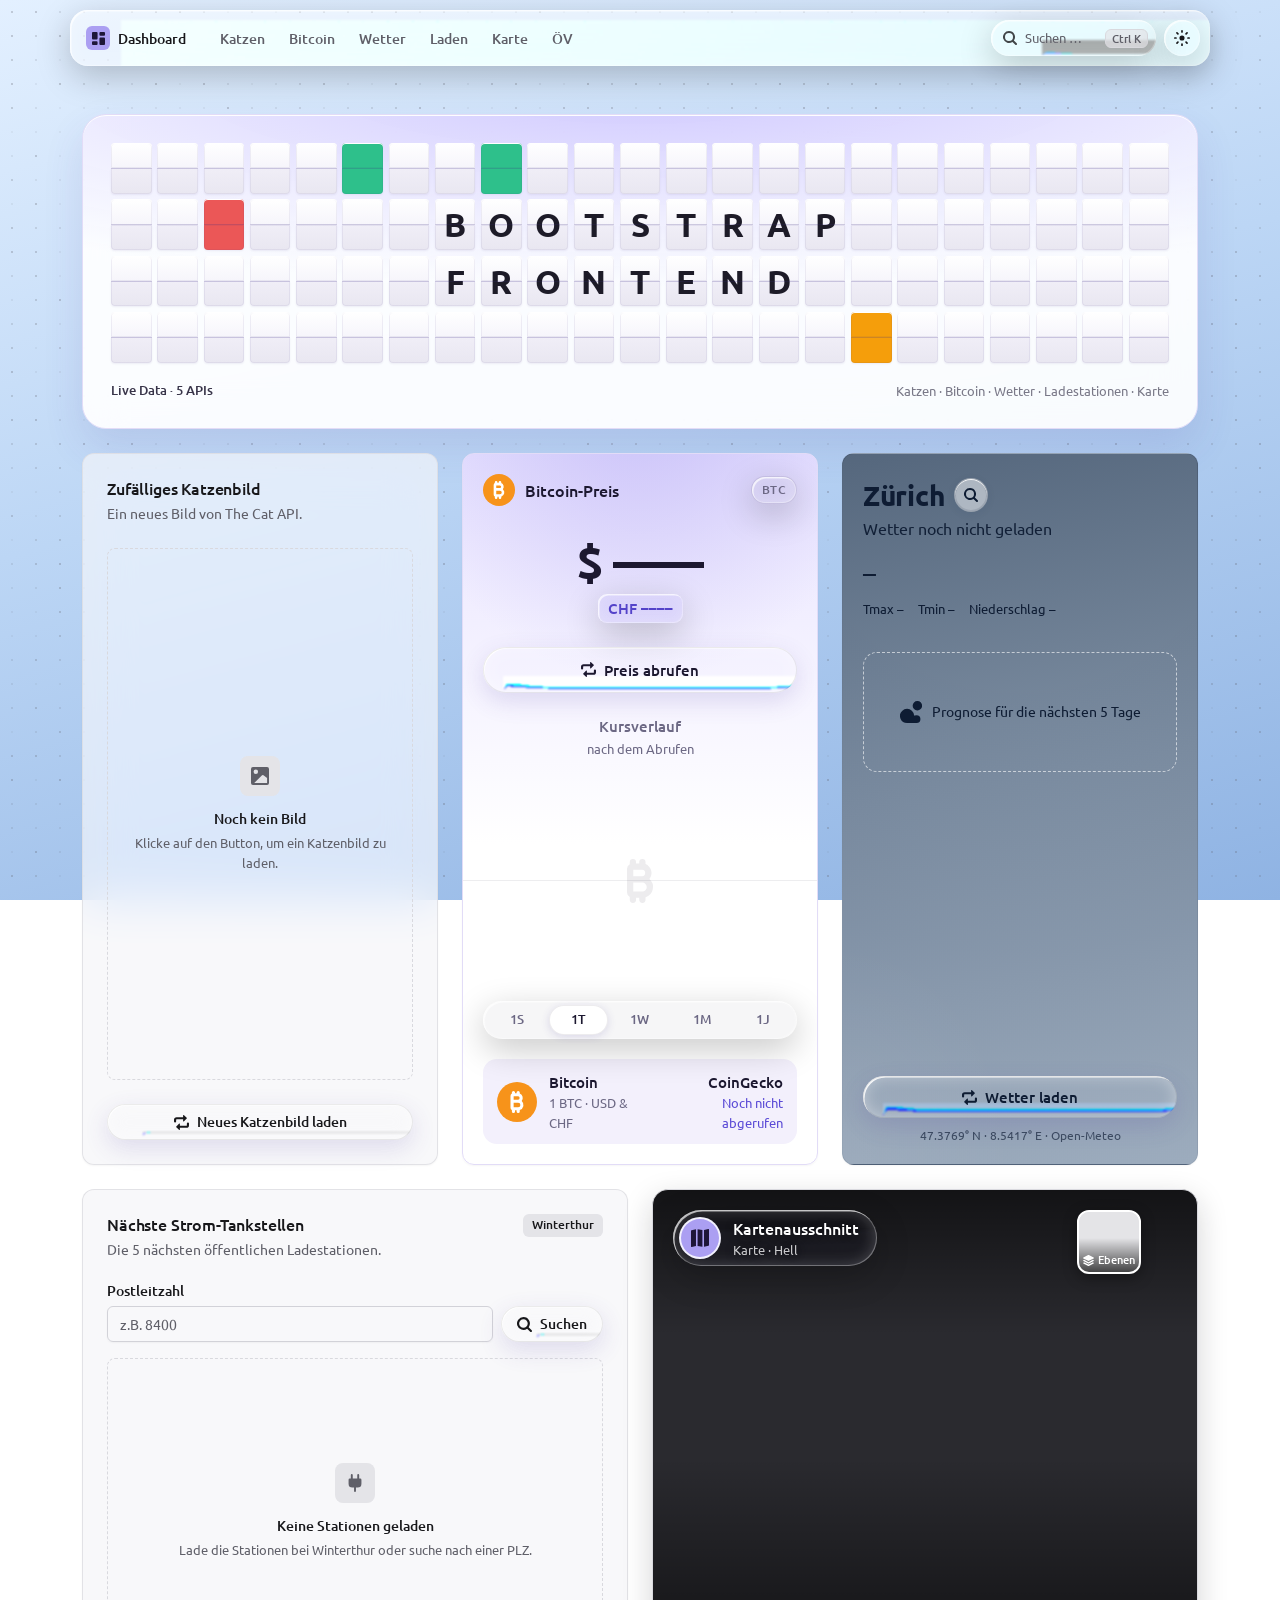
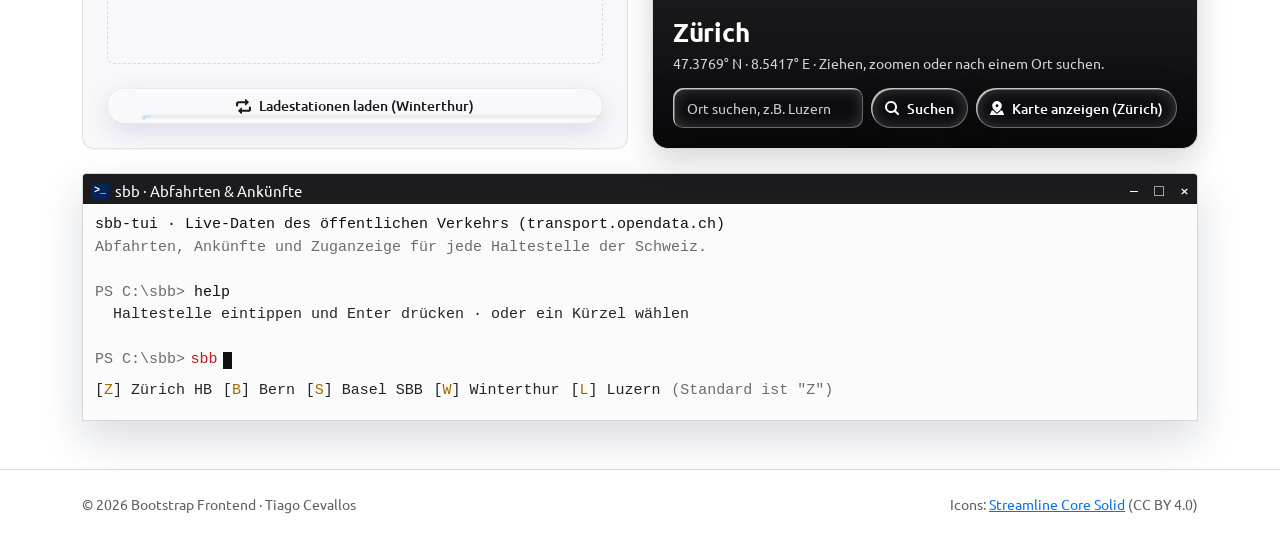
==== index.html @ 8a4e2cff "made the glass edges in safari way more subtle, they were way too white" ====
<!DOCTYPE html>
<html lang="de">
<head>
  <meta charset="UTF-8" />
  <meta name="viewport" content="width=device-width, initial-scale=1.0" />
  <title>Bootstrap Frontend</title>

  <!-- Gespeichertes Theme sofort setzen (verhindert Aufblitzen) -->
  <script>
    try { var t = localStorage.getItem('theme'); if (t) document.documentElement.dataset.theme = t; } catch (e) {}
    // Aufgelöster Modus (gewählt oder System) – für hell/dunkel-Regeln mit nur einem Selektor
    document.documentElement.dataset.mode = document.documentElement.dataset.theme || (matchMedia('(prefers-color-scheme: dark)').matches ? 'dark' : 'light');
  </script>

  <!-- Schrift -->
  <link rel="preconnect" href="https://fonts.googleapis.com" />
  <link rel="preconnect" href="https://fonts.gstatic.com" crossorigin />
  <!-- Hauptschrift: Ubuntu (Google Fonts) -->
  <link href="https://fonts.googleapis.com/css2?family=Ubuntu:ital,wght@0,300;0,400;0,500;0,700;1,400&family=Ubuntu+Mono:wght@400;700&display=swap" rel="stylesheet" />

  <!-- Bootstrap 5.3 CSS (Grid & Utilities) -->
  <link
    href="https://cdn.jsdelivr.net/npm/bootstrap@5.3.3/dist/css/bootstrap.min.css"
    rel="stylesheet"
    integrity="sha384-QWTKZyjpPEjISv5WaRU9OFeRpok6YctnYmDr5pNlyT2bRjXh0JMhjY6hW+ALEwIH"
    crossorigin="anonymous"
  />
  <link rel="stylesheet" href="https://cdn.jsdelivr.net/npm/leaflet@1.9.4/dist/leaflet.css" />

  <link rel="stylesheet" href="styles.css?v=2026-11-24p" />
</head>
<body>
  <!-- Icons: Streamline Core Solid (CC BY 4.0, streamlinehq.com) als SVG-Sprite -->
  <svg xmlns="http://www.w3.org/2000/svg" style="display:none" aria-hidden="true">
    <symbol id="i-dashboard" viewBox="0 0 14 14"><path fill="currentColor" fill-rule="evenodd" d="M1 0a1 1 0 0 0-1 1v6a1 1 0 0 0 1 1h4a1 1 0 0 0 1-1V1a1 1 0 0 0-1-1zm7 1a1 1 0 0 1 1-1h4a1 1 0 0 1 1 1v2.01a1 1 0 0 1-1 1H9a1 1 0 0 1-1-1zm0 6a1 1 0 0 1 1-1h4a1 1 0 0 1 1 1v6a1 1 0 0 1-1 1H9a1 1 0 0 1-1-1zm-8 3.99a1 1 0 0 1 1-1h4a1 1 0 0 1 1 1V13a1 1 0 0 1-1 1H1a1 1 0 0 1-1-1z" clip-rule="evenodd"/></symbol>
    <symbol id="i-moon" viewBox="0 0 14 14"><path fill="currentColor" fill-rule="evenodd" d="M9 0a7 7 0 0 0 0 14h.004a7.1 7.1 0 0 0 2.657-.538a.5.5 0 0 0 .061-.894A6.5 6.5 0 0 1 8.5 7a6.5 6.5 0 0 1 3.194-5.568a.5.5 0 0 0-.063-.893A7.1 7.1 0 0 0 9.006 0z" clip-rule="evenodd"/></symbol>
    <symbol id="i-light" viewBox="0 0 14 14"><path fill="currentColor" fill-rule="evenodd" d="M7 0a.75.75 0 0 1 .75.75v1a.75.75 0 0 1-1.5 0v-1A.75.75 0 0 1 7 0m2.25 7a2.25 2.25 0 1 1-4.5 0a2.25 2.25 0 0 1 4.5 0m-1.5 5.25a.75.75 0 0 0-1.5 0v1a.75.75 0 0 0 1.5 0zM11.5 7a.75.75 0 0 1 .75-.75h1a.75.75 0 0 1 0 1.5h-1A.75.75 0 0 1 11.5 7M.75 6.25a.75.75 0 0 0 0 1.5h1a.75.75 0 0 0 0-1.5zm1.3-4.2a.75.75 0 0 1 1.06 0l.862.86A.75.75 0 0 1 2.91 3.973l-.86-.861a.75.75 0 0 1 0-1.06m9.04 7.978a.75.75 0 1 0-1.062 1.06l.861.862a.75.75 0 0 0 1.06-1.061zm.86-7.978a.75.75 0 0 1 0 1.06l-.86.862a.75.75 0 0 1-1.062-1.061l.861-.86a.75.75 0 0 1 1.06 0M3.972 11.09a.75.75 0 1 0-1.061-1.06l-.86.86a.75.75 0 0 0 1.06 1.06z" clip-rule="evenodd"/></symbol>
    <symbol id="i-cat" viewBox="0 0 14 14"><path fill="currentColor" fill-rule="evenodd" d="M1.777.053A.5.5 0 0 1 2.3.1l3.917 2.947a6.6 6.6 0 0 1 1.564 0L11.7.1a.5.5 0 0 1 .801.4v8.25h.748a.75.75 0 0 1 0 1.5h-.81a4.5 4.5 0 0 1-.479 1.391l1.376.688a.75.75 0 1 1-.67 1.342l-1.654-.827A4.48 4.48 0 0 1 8 14H6a4.48 4.48 0 0 1-3.011-1.156l-1.654.827a.75.75 0 1 1-.67-1.342l1.376-.688a4.5 4.5 0 0 1-.479-1.391h-.81a.75.75 0 0 1 0-1.5H1.5V.5a.5.5 0 0 1 .277-.447M9.124 7.75a.75.75 0 1 0 0-1.5a.75.75 0 0 0 0 1.5m-4.25 0a.75.75 0 1 0 0-1.5a.75.75 0 0 0 0 1.5m.897 1.605A.5.5 0 0 1 6.25 9h1.5a.5.5 0 0 1 .277.916l-.75.5a.5.5 0 0 1-.554 0l-.75-.5a.5.5 0 0 1-.202-.56" clip-rule="evenodd"/></symbol>
    <symbol id="i-image" viewBox="0 0 14 14"><path fill="currentColor" fill-rule="evenodd" d="M14 12.5a1.5 1.5 0 0 1-1.5 1.5h-11A1.5 1.5 0 0 1 0 12.5v-11A1.5 1.5 0 0 1 1.5 0h11A1.5 1.5 0 0 1 14 1.5zM3.75 2a1.75 1.75 0 1 0 0 3.5a1.75 1.75 0 0 0 0-3.5m4.651 4.599L2.5 12.5h10v-4L9.69 6.492A1 1 0 0 0 8.4 6.6" clip-rule="evenodd"/></symbol>
    <symbol id="i-reload" viewBox="0 0 14 14"><path fill="currentColor" fill-rule="evenodd" d="M9.354.146A.5.5 0 0 0 8.5.5V2h-6A2.5 2.5 0 0 0 0 4.5V6a1 1 0 0 0 2 0V4.5a.5.5 0 0 1 .5-.5h6v1.5a.5.5 0 0 0 .854.354l2.5-2.5a.5.5 0 0 0 0-.708zM5.19 8.038a.5.5 0 0 1 .31.462V10h6a.5.5 0 0 0 .5-.5V8a1 1 0 1 1 2 0v1.5a2.5 2.5 0 0 1-2.5 2.5h-6v1.5a.5.5 0 0 1-.854.354l-2.5-2.5a.5.5 0 0 1 0-.708l2.5-2.5a.5.5 0 0 1 .545-.108" clip-rule="evenodd"/></symbol>
    <symbol id="i-bitcoin" viewBox="0 0 14 14"><path fill="currentColor" fill-rule="evenodd" d="M5.744 1.029a1 1 0 1 0-2 0v.604a1.74 1.74 0 0 0-.886 1.518v7.432a1.74 1.74 0 0 0 .886 1.518v.87a1 1 0 1 0 2 0v-.644h1.019v.644a1 1 0 1 0 2 0v-.805A3.416 3.416 0 0 0 9.99 6.353a3.05 3.05 0 0 0-1.227-4.725v-.6a1 1 0 1 0-2 0v.379h-1.02zm-.886 6.466v2.832h2.868a1.416 1.416 0 0 0 .02-2.832zm2.832-2H4.858V3.407h2.86a1.049 1.049 0 0 1-.028 2.088" clip-rule="evenodd"/></symbol>
    <symbol id="i-sun" viewBox="0 0 14 14"><path fill="currentColor" fill-rule="evenodd" d="M7 0a.75.75 0 0 1 .75.75v1a.75.75 0 0 1-1.5 0v-1A.75.75 0 0 1 7 0m2.25 7a2.25 2.25 0 1 1-4.5 0a2.25 2.25 0 0 1 4.5 0m-1.5 5.25a.75.75 0 0 0-1.5 0v1a.75.75 0 0 0 1.5 0zM11.5 7a.75.75 0 0 1 .75-.75h1a.75.75 0 0 1 0 1.5h-1A.75.75 0 0 1 11.5 7M.75 6.25a.75.75 0 0 0 0 1.5h1a.75.75 0 0 0 0-1.5zm1.3-4.2a.75.75 0 0 1 1.06 0l.862.86A.75.75 0 0 1 2.91 3.973l-.86-.861a.75.75 0 0 1 0-1.06m9.04 7.978a.75.75 0 1 0-1.062 1.06l.861.862a.75.75 0 0 0 1.06-1.061zm.86-7.978a.75.75 0 0 1 0 1.06l-.86.862a.75.75 0 0 1-1.062-1.061l.861-.86a.75.75 0 0 1 1.06 0M3.972 11.09a.75.75 0 1 0-1.061-1.06l-.86.86a.75.75 0 0 0 1.06 1.06z" clip-rule="evenodd"/></symbol>
    <symbol id="i-suncloud" viewBox="0 0 14 14"><path fill="currentColor" fill-rule="evenodd" d="M11 5.999A3 3 0 1 0 11 0a3 3 0 0 0 0 5.999m-9.682.32A4.5 4.5 0 0 1 4.5 5a4.45 4.45 0 0 1 4.46 4.11a.25.25 0 0 0 .14.19a.24.24 0 0 0 .23 0A2.45 2.45 0 0 1 10.5 9a2.5 2.5 0 0 1 0 5h-6a4.5 4.5 0 0 1-3.182-7.682" clip-rule="evenodd"/></symbol>
    <symbol id="i-cloud" viewBox="0 0 14 14"><path fill="currentColor" fill-rule="evenodd" d="M6.913 2.38A5 5 0 1 0 5 12h6a3 3 0 0 0 0-6v.5V6a3 3 0 0 0-1.065.196a5 5 0 0 0-3.022-3.815" clip-rule="evenodd"/></symbol>
    <symbol id="i-rain" viewBox="0 0 14 14"><path fill="currentColor" fill-rule="evenodd" d="M3.683.208a4.25 4.25 0 0 1 5.3 2.572a3 3 0 0 1 1.265-.28h.002a3 3 0 0 1 0 6H5A4.25 4.25 0 0 1 3.683.208M5.22 10.585a.75.75 0 1 0-1.342-.67l-.5 1a.75.75 0 1 0 1.342.67zM9.785 9.58a.75.75 0 0 1 .336 1.006l-.5 1a.75.75 0 1 1-1.342-.67l.5-1a.75.75 0 0 1 1.006-.336m-2.614 3.006a.75.75 0 1 0-1.342-.67l-.5 1a.75.75 0 1 0 1.342.67zM1.936 11.58a.75.75 0 0 1 .335 1.006l-.5 1a.75.75 0 1 1-1.342-.67l.5-1a.75.75 0 0 1 1.007-.336m10.135 1.006a.75.75 0 1 0-1.342-.67l-.5 1a.75.75 0 1 0 1.342.67z" clip-rule="evenodd"/></symbol>
    <symbol id="i-snow" viewBox="0 0 14 14"><path fill="currentColor" fill-rule="evenodd" d="M5.53.22a.75.75 0 1 0-1.06 1.06l1.78 1.78v3.19H3.06L1.28 4.47A.75.75 0 0 0 .22 5.53L1.69 7L.22 8.47a.75.75 0 1 0 1.06 1.06l1.78-1.78h3.19v3.19l-1.78 1.78a.75.75 0 1 0 1.06 1.06L7 12.31l1.47 1.47a.75.75 0 0 0 1.06-1.06l-1.78-1.78V7.75h3.19l1.78 1.78a.75.75 0 1 0 1.06-1.06L12.31 7l1.47-1.47a.75.75 0 0 0-1.06-1.06l-1.78 1.78H7.75V3.06l1.78-1.78A.75.75 0 0 0 8.47.22L7 1.69zM2.97 2.97a.75.75 0 0 1 1.06 0l1 1a.75.75 0 0 1-1.06 1.06l-1-1a.75.75 0 0 1 0-1.06m2.06 7.06a.75.75 0 1 0-1.06-1.06l-1 1a.75.75 0 1 0 1.06 1.06zm6-7.06a.75.75 0 0 1 0 1.06l-1 1a.75.75 0 1 1-1.06-1.06l1-1a.75.75 0 0 1 1.06 0m-1 6a.75.75 0 1 0-1.06 1.06l1 1a.75.75 0 1 0 1.06-1.06z" clip-rule="evenodd"/></symbol>
    <symbol id="i-ev" viewBox="0 0 14 14"><path fill="currentColor" fill-rule="evenodd" d="M1.5 2a.5.5 0 0 1 .5-.5h3a.5.5 0 0 1 .5.5v1.5h3V2a.5.5 0 0 1 .5-.5h3a.5.5 0 0 1 .5.5v1.5A1.5 1.5 0 0 1 14 5v7.5a1.5 1.5 0 0 1-1.5 1.5h-11A1.5 1.5 0 0 1 0 12.5V5a1.5 1.5 0 0 1 1.5-1.5zm6.446 4.62a.625.625 0 0 0-.976-.781L5.137 8.13a.625.625 0 0 0 .488 1.016h1.582l-1.185 1.778a.625.625 0 1 0 1.04.694l1.833-2.75a.625.625 0 0 0-.52-.972h-1.45z" clip-rule="evenodd"/></symbol>
    <symbol id="i-plug" viewBox="0 0 14 14"><path fill="currentColor" fill-rule="evenodd" d="M5.25.813a.75.75 0 0 0-1.5 0V3.53H3a1 1 0 0 0-1 1v3a3 3 0 0 0 3 3h1.25v2.688a.75.75 0 0 0 1.5 0V10.53H9a3 3 0 0 0 3-3v-3a1 1 0 0 0-1-1h-.75V.813a.75.75 0 0 0-1.5 0V3.53h-3.5z" clip-rule="evenodd"/></symbol>
    <symbol id="i-search" viewBox="0 0 14 14"><path fill="currentColor" fill-rule="evenodd" d="M2 6a4 4 0 1 1 8 0a4 4 0 0 1-8 0m4-6a6 6 0 1 0 3.476 10.89l2.817 2.817a1 1 0 0 0 1.414-1.414l-2.816-2.816A6 6 0 0 0 6 0" clip-rule="evenodd"/></symbol>
    <symbol id="i-map" viewBox="0 0 14 14"><path fill="currentColor" fill-rule="evenodd" d="m8.875.865l-3.75-.75v13.02l3.75.75zm1.25 12.994l3.496-.874A.5.5 0 0 0 14 12.5V.5a.5.5 0 0 0-.621-.485l-3.254.813zM.379 1.015L3.875.14v13.03l-3.254.814A.5.5 0 0 1 0 13.5v-12a.5.5 0 0 1 .379-.485" clip-rule="evenodd"/></symbol>
    <symbol id="i-layers" viewBox="0 0 14 14"><path fill="currentColor" d="M6.55.12a1 1 0 0 1 .9 0l6.1 3.12a.6.6 0 0 1 0 1.07l-6.1 3.12a1 1 0 0 1-.9 0L.45 4.31a.6.6 0 0 1 0-1.07zM1.38 6.2 7 9.08l5.62-2.88.93.48a.6.6 0 0 1 0 1.07l-6.1 3.12a1 1 0 0 1-.9 0L.45 7.75a.6.6 0 0 1 0-1.07zm0 3.06L7 12.14l5.62-2.88.93.48a.6.6 0 0 1 0 1.07l-6.1 3.12a1 1 0 0 1-.9 0L.45 10.8a.6.6 0 0 1 0-1.07z"/></symbol>
    <symbol id="i-chart" viewBox="0 0 14 14"><path fill="none" stroke="currentColor" stroke-width="1.6" stroke-linecap="round" stroke-linejoin="round" d="M1 11.5l3.5-4 3 2.5L13 3.5M9.5 3.5H13V7"/></symbol>
    <symbol id="i-wind" viewBox="0 0 14 14"><path fill="none" stroke="currentColor" stroke-width="1.4" stroke-linecap="round" d="M1.5 5h7.2a1.9 1.9 0 1 0-1.9-1.9M1.5 8.2h9.6a1.9 1.9 0 1 1-1.9 1.9M1.5 11.2h4.4"/></symbol>
    <symbol id="i-drop" viewBox="0 0 14 14"><path fill="currentColor" d="M7 .9c.3 0 .5.1.7.4 1.6 2.2 4.2 5.3 4.2 7.6A4.9 4.9 0 0 1 7 13.8a4.9 4.9 0 0 1-4.9-4.9c0-2.3 2.6-5.4 4.2-7.6.2-.3.4-.4.7-.4z"/></symbol>
    <symbol id="i-gauge" viewBox="0 0 14 14"><path fill="none" stroke="currentColor" stroke-width="1.4" stroke-linecap="round" d="M2.2 10.6a5.8 5.8 0 1 1 9.6 0M7 7.6l2.4-2.6"/><circle cx="7" cy="7.6" r="1.1" fill="currentColor"/></symbol>
    <symbol id="i-eye" viewBox="0 0 14 14"><path fill="none" stroke="currentColor" stroke-width="1.4" d="M.9 7S3.2 2.8 7 2.8 13.1 7 13.1 7 10.8 11.2 7 11.2.9 7 .9 7z"/><circle cx="7" cy="7" r="1.8" fill="currentColor"/></symbol>
    <symbol id="i-sunrise" viewBox="0 0 14 14"><path fill="none" stroke="currentColor" stroke-width="1.4" stroke-linecap="round" d="M1 11.4h12M3.8 11.4a3.2 3.2 0 0 1 6.4 0M7 2v2.2M2.3 5.6l1.4 1M11.7 5.6l-1.4 1"/></symbol>
    <symbol id="i-pin" viewBox="0 0 14 14"><path fill="currentColor" fill-rule="evenodd" d="M7 0c2.622 0 4.806 2.184 4.806 4.805c0 .856-.294 1.7-.705 2.464c-.413.768-.959 1.484-1.501 2.094a16 16 0 0 1-1.521 1.49a9 9 0 0 1-.546.433a3 3 0 0 1-.195.13a1 1 0 0 1-.174.083a.54.54 0 0 1-.405-.03a1 1 0 0 1-.098-.053a3 3 0 0 1-.196-.133a9 9 0 0 1-.545-.435A16 16 0 0 1 4.4 9.352c-.542-.612-1.088-1.33-1.5-2.095c-.411-.762-.706-1.603-.706-2.452C2.194 2.184 4.378 0 7 0m0 6.24a1.435 1.435 0 1 1 0-2.87a1.435 1.435 0 0 1 0 2.87m3.1 3.916q.276-.31.55-.65h1.343c.2 0 .38.12.46.303l1.497 3.495a.5.5 0 0 1-.46.697H.51a.5.5 0 0 1-.46-.697l1.498-3.495a.5.5 0 0 1 .46-.303h1.355q.266.33.537.636c.662.746 1.33 1.376 1.85 1.821c.26.223.487.402.661.528q.13.095.232.157q.049.03.11.06q.03.014.079.03a.55.55 0 0 0 .414-.03q.06-.029.11-.059q.101-.061.231-.155c.174-.126.4-.304.661-.525c.52-.442 1.19-1.069 1.851-1.813" clip-rule="evenodd"/></symbol>
    <symbol id="i-warning" viewBox="0 0 14 14"><path fill="currentColor" fill-rule="evenodd" d="M6.218.226a1.5 1.5 0 0 1 2.117.596l.002.004l5.5 10.999A1.5 1.5 0 0 1 12.5 14h-11a1.5 1.5 0 0 1-1.336-2.174v-.001L5.664.826l.002-.004a1.5 1.5 0 0 1 .553-.596M7 4.125a.75.75 0 0 1 .75.75v3.25a.75.75 0 0 1-1.5 0v-3.25a.75.75 0 0 1 .75-.75m1 6.75a1 1 0 1 1-2 0a1 1 0 0 1 2 0" clip-rule="evenodd"/></symbol>
    <symbol id="i-cursor" viewBox="0 0 14 14"><path fill="currentColor" fill-rule="evenodd" d="M3.658.162a.75.75 0 0 1 .918.53l.449 1.673a.75.75 0 1 1-1.45.389L3.129 1.08a.75.75 0 0 1 .53-.919M.072 3.755a.75.75 0 0 0 .53.918l1.673.448a.75.75 0 1 0 .388-1.448L.99 3.224a.75.75 0 0 0-.918.53m4.4 1.965a1 1 0 0 1 1.264-1.265l7.12 2.375c.92.307.908 1.612-.018 1.902l-2.026.637l2.7 2.7a1 1 0 0 1-1.415 1.414l-2.706-2.707l-.642 2.046c-.29.925-1.596.937-1.903.017zM2.066 8.755a.75.75 0 1 1-1.061-1.06L2.231 6.47a.75.75 0 0 1 1.06 1.06zm6.46-6.591a.75.75 0 0 0-1.06-1.061L6.24 2.328a.75.75 0 0 0 1.061 1.06z" clip-rule="evenodd"/></symbol>
    <symbol id="i-close" viewBox="0 0 14 14"><path fill="currentColor" fill-rule="evenodd" d="M1.707.293A1 1 0 0 0 .293 1.707L5.586 7L.293 12.293a1 1 0 1 0 1.414 1.414L7 8.414l5.293 5.293a1 1 0 0 0 1.414-1.414L8.414 7l5.293-5.293A1 1 0 0 0 12.293.293L7 5.586z" clip-rule="evenodd"/></symbol>
    <symbol id="i-flash" viewBox="0 0 14 14"><path fill="currentColor" fill-rule="evenodd" d="M4.272 0a.5.5 0 0 0-.46.305l-2.25 5.31l-.002.005A1 1 0 0 0 2.48 7h2.13l-1.82 6.363a.5.5 0 0 0 .825.5l8.59-8.14l.003-.003A1 1 0 0 0 11.53 4H8.581L10.22.724A.5.5 0 0 0 9.772 0z" clip-rule="evenodd"/></symbol>
    <symbol id="i-clock" viewBox="0 0 14 14"><path fill="currentColor" fill-rule="evenodd" d="M7 14A7 7 0 1 0 7 0a7 7 0 0 0 0 14m.625-9.5a.625.625 0 1 0-1.25 0V7c0 .146.051.288.145.4l2.5 3a.625.625 0 1 0 .96-.8L7.625 6.774z" clip-rule="evenodd"/></symbol>
    <symbol id="i-info" viewBox="0 0 14 14"><path fill="currentColor" fill-rule="evenodd" d="M7 14A7 7 0 1 0 7 0a7 7 0 0 0 0 14M5.5 9.375a.625.625 0 1 0 0 1.25h3a.625.625 0 1 0 0-1.25h-.875V6.5A.625.625 0 0 0 7 5.875H6a.625.625 0 1 0 0 1.25h.375v2.25zM8 4a1 1 0 1 1-2 0a1 1 0 0 1 2 0" clip-rule="evenodd"/></symbol>
    <symbol id="i-target" viewBox="0 0 14 14"><path fill="currentColor" fill-rule="evenodd" d="M7.75.766a.75.75 0 0 0-1.5 0v1.223A5.07 5.07 0 0 0 1.99 6.25H.765a.75.75 0 0 0 0 1.5h1.223a5.07 5.07 0 0 0 4.261 4.26v1.224a.75.75 0 0 0 1.5 0v-1.223a5.07 5.07 0 0 0 4.26-4.261h1.224a.75.75 0 0 0 0-1.5H12.01a5.07 5.07 0 0 0-4.26-4.26zm2.816 6.228a3.566 3.566 0 1 0-3.572 3.572h.012a3.566 3.566 0 0 0 3.56-3.56zM5.77 7a1.23 1.23 0 1 1 2.46 0a1.23 1.23 0 0 1-2.46 0" clip-rule="evenodd"/></symbol>
    <symbol id="i-thermo" viewBox="0 0 14 14"><path fill="currentColor" fill-rule="evenodd" d="M4.75 2.25a2.25 2.25 0 0 1 4.5 0v5.569a3.5 3.5 0 1 1-4.5 0zM7 1.5a.75.75 0 0 0-.75.75v5.945a.75.75 0 0 1-.34.628a2 2 0 1 0 2.18 0a.75.75 0 0 1-.34-.628V2.25A.75.75 0 0 0 7 1.5" clip-rule="evenodd"/></symbol>
    <symbol id="i-nav" viewBox="0 0 14 14"><path fill="currentColor" fill-rule="evenodd" d="M13.96.695a.5.5 0 0 0-.655-.655l-13 5.5a.5.5 0 0 0-.029.907l4.851 2.426l2.426 4.85a.5.5 0 0 0 .907-.028z" clip-rule="evenodd"/></symbol>
    <symbol id="i-building" viewBox="0 0 14 14"><path fill="currentColor" fill-rule="evenodd" d="M4.521.138a.5.5 0 0 0-.69 0l-3.676 3.5A.5.5 0 0 0 0 4v9.5a.5.5 0 0 0 .5.5h2.676v-2a1 1 0 1 1 2 0v2h2.677a.5.5 0 0 0 .5-.5V4a.5.5 0 0 0-.156-.362zM9.77 6.5a.5.5 0 0 1 .5-.5h3.23a.5.5 0 0 1 .5.5v7a.5.5 0 0 1-.5.5h-3.231a.5.5 0 0 1-.5-.5zM2.173 7.763c0-.345.28-.625.625-.625h2.757a.625.625 0 1 1 0 1.25H2.798a.625.625 0 0 1-.625-.625m.625-3.232a.625.625 0 1 0 0 1.25h2.757a.625.625 0 1 0 0-1.25z" clip-rule="evenodd"/></symbol>
    <symbol id="i-train" viewBox="0 0 14 14"><path fill="currentColor" fill-rule="evenodd" d="M2.464 1.2C3.619.36 5.173.009 6.82.009s3.2.351 4.356 1.193c1.179.858 1.888 2.188 1.888 4.002c0 1.593-.546 3.317-1.443 4.739c-1.02-1.797-2.828-2.57-4.799-2.57s-3.78.775-4.8 2.574C1.121 8.523.575 6.798.575 5.203c0-1.814.709-3.144 1.888-4.002m.4 9.87c1.045 1.176 2.413 2.011 3.956 2.011s2.913-.837 3.96-2.015c-.7-1.698-2.16-2.444-3.958-2.444c-1.8 0-3.26.747-3.959 2.448m.362-6.824c0-.702.57-1.27 1.272-1.27h4.648a1.271 1.271 0 1 1 0 2.541H4.498a1.27 1.27 0 0 1-1.272-1.27m-.766 7.501a.75.75 0 0 1-.059 1.06l-1.12 1.002a.75.75 0 0 1-1-1.118l1.12-1.003a.75.75 0 0 1 1.06.06m9.08 0a.75.75 0 0 0 .059 1.06l1.12 1.002a.75.75 0 0 0 1-1.118l-1.12-1.003a.75.75 0 0 0-1.06.06" clip-rule="evenodd"/></symbol>
    <symbol id="i-command" viewBox="0 0 14 14"><path fill="currentColor" fill-rule="evenodd" d="M3.332 2.107a.908.908 0 1 0-.348 1.746h.908v-.907a.91.91 0 0 0-.56-.839m2.56 1.746v-.907a2.908 2.908 0 1 0-2.907 2.907h.907v2.255h-.907a2.908 2.908 0 1 0 2.907 2.907v-.907h2.255v.907a2.908 2.908 0 1 0 2.908-2.907h-.908V5.853h.908a2.908 2.908 0 1 0-2.908-2.907v.907zm0 2v2.255h2.255V5.853zm4.255-2h.907a.908.908 0 1 0-.907-.907zm0 6.255v.908a.908.908 0 1 0 .907-.908zm-6.255 0h-.907a.908.908 0 1 0 .907.908z" clip-rule="evenodd"/></symbol>
    <symbol id="i-keyboard" viewBox="0 0 14 14"><path fill="currentColor" fill-rule="evenodd" d="M11.5.055a.75.75 0 0 1 .75.75a2.57 2.57 0 0 1-.822 1.874a2.82 2.82 0 0 1-1.928.754h-4c-.346 0-.67.13-.9.347c-.23.215-.35.498-.35.781V5h8.25A1.5 1.5 0 0 1 14 6.5v6a1.5 1.5 0 0 1-1.5 1.5h-11A1.5 1.5 0 0 1 0 12.5v-6A1.5 1.5 0 0 1 1.5 5h1.25v-.439c0-.713.302-1.386.822-1.875A2.82 2.82 0 0 1 5.5 1.933h4c.346 0 .67-.13.9-.347s.35-.498.35-.781a.75.75 0 0 1 .75-.75M4.866 10.844a.5.5 0 0 1 .5-.5h3.268a.5.5 0 1 1 0 1H5.366a.5.5 0 0 1-.5-.5m-2.768-.5a.5.5 0 1 0 0 1h1.09a.5.5 0 0 0 0-1zm8.715 0a.5.5 0 1 0 0 1h1.09a.5.5 0 0 0 0-1zM1.598 8.156a.5.5 0 0 1 .5-.5h1.09a.5.5 0 0 1 0 1h-1.09a.5.5 0 0 1-.5-.5m3.405-.5a.5.5 0 0 0 0 1h1.09a.5.5 0 0 0 0-1zm2.405.5a.5.5 0 0 1 .5-.5h1.09a.5.5 0 0 1 0 1h-1.09a.5.5 0 0 1-.5-.5m3.405-.5a.5.5 0 1 0 0 1h1.09a.5.5 0 0 0 0-1z" clip-rule="evenodd"/></symbol>
  </svg>

  <!-- Interaktiver Punkte-Hintergrund (Canvas) -->
  <!-- Seitenhintergrund: spiegelt den Live-Himmel der Wetterkarte (dezent) -->
  <div class="page-sky" aria-hidden="true"><span class="page-sky-rays"></span><span class="page-sky-sun"></span><span class="page-sky-moon"></span><span class="page-sky-stars"></span><canvas id="page-sky-fx" class="page-sky-fx"></canvas><span class="page-sky-flash"></span></div>
  <canvas id="dot-bg" class="dot-bg" aria-hidden="true"></canvas>

  <!-- Header (Navigation Menu) -->
  <header class="ui-header">
    <div class="container ui-header-inner liquid-glass" data-scale="40" data-bevel="18" data-aberration="3">
      <a class="ui-logo" href="#">
        <span class="ui-logo-mark"><svg class="ic" aria-hidden="true"><use href="#i-dashboard"/></svg></span>Dashboard
      </a>
      <nav class="ui-nav d-none d-md-flex" aria-label="Bereiche">
        <a href="#card-cat">Katzen</a>
        <a href="#card-btc">Bitcoin</a>
        <a href="#card-weather">Wetter</a>
        <a href="#card-ev">Laden</a>
        <a href="#card-map">Karte</a>
        <a href="#card-sbb">ÖV</a>
      </nav>
      <div class="ui-header-actions">
        <button id="btn-cmdk" class="cmdk-trigger liquid-glass lg-btn" data-scale="22" data-bevel="10" data-aberration="2" type="button" aria-haspopup="dialog" aria-keyshortcuts="Control+K Meta+K" title="Befehlspalette (Ctrl+K)">
          <svg class="ic" aria-hidden="true"><use href="#i-search"/></svg><span class="cmdk-trigger-label">Suchen …</span><kbd class="cmdk-kbd">Ctrl K</kbd>
        </button>
        <button id="btn-theme" class="ui-btn ui-btn-ghost ui-btn-icon liquid-glass lg-btn" data-scale="26" data-bevel="10" data-aberration="2" type="button" aria-label="Hell/Dunkel umschalten" title="Hell/Dunkel umschalten">
          <svg class="ic theme-icon-light" aria-hidden="true"><use href="#i-light"/></svg><svg class="ic theme-icon-dark" aria-hidden="true"><use href="#i-moon"/></svg>
        </button>
      </div>
    </div>
  </header>

  <main class="container py-4 py-md-5">

    <!-- Hero: Split-Flap-Board (inspiriert von Aceternity "Text Flipping Board") -->
    <section class="flip-hero mb-4" aria-labelledby="hero-title">
      <h1 id="hero-title" class="sr-only">Bootstrap Frontend – Unterricht Oberle, designed by Tiago</h1>
      <div id="flipboard" class="flipboard" aria-hidden="true"></div>
      <div class="flip-hero-foot">
        <span class="flip-hero-brand">Live Data · 5 APIs</span>
        <span class="flip-hero-sub">Katzen · Bitcoin · Wetter · Ladestationen · Karte</span>
      </div>

      <!-- SVG-Filter für die ausgefransten Wolkenränder (Wetter-Karte) -->
      <svg width="0" height="0" style="position:absolute" aria-hidden="true" focusable="false">
        <filter id="cloud-fluff" x="-50%" y="-50%" width="200%" height="200%">
          <feTurbulence type="fractalNoise" baseFrequency="0.018" numOctaves="4" seed="7" result="noise" />
          <feDisplacementMap in="SourceGraphic" in2="noise" scale="45" xChannelSelector="R" yChannelSelector="G" />
          <feGaussianBlur stdDeviation="2.5" />
        </filter>
      </svg>
    </section>

    <div class="row g-4">

      <!-- a) Zufälliges Katzenbild -->
      <div class="col-12 col-md-6 col-xl-4">
        <section id="card-cat" class="ui-card">
          <div class="ui-card-header">
            <div>
              <h2 class="ui-card-title">Zufälliges Katzenbild</h2>
              <p class="ui-card-description">Ein neues Bild von The Cat API.</p>
            </div>
          </div>
          <div class="ui-card-content">
            <div id="cat-placeholder" class="ui-empty grow">
              <span class="ui-empty-icon"><svg class="ic" aria-hidden="true"><use href="#i-image"/></svg></span>
              <p class="ui-empty-title">Noch kein Bild</p>
              <p class="ui-empty-description">Klicke auf den Button, um ein Katzenbild zu laden.</p>
            </div>
            <!-- Bild füllt die ganze Kartenhöhe -->
            <div id="cat-frame" class="cat-frame d-none">
              <div class="ui-skeleton"></div>
              <img id="cat-image" src="" alt="Zufälliges Katzenbild" />
              <span id="cat-meta" class="cat-meta d-none"></span>
            </div>
            <!-- Verlauf: die letzten Katzen, antippen zeigt sie wieder -->
            <div class="cat-history-wrap d-none" id="cat-history-wrap">
              <p class="cat-history-label">Zuletzt geladen</p>
              <div id="cat-history" class="cat-history" role="group" aria-label="Zuletzt geladene Katzenbilder"></div>
            </div>
            <div id="cat-error" class="ui-alert d-none" role="alert"><svg class="ic" aria-hidden="true"><use href="#i-warning"/></svg><span></span></div>
          </div>
          <div class="ui-card-footer">
            <button id="btn-cat" class="ui-btn ui-btn-default ui-btn-block liquid-glass lg-btn" data-scale="26" data-bevel="10" data-aberration="2" type="button">
              <svg class="ic" aria-hidden="true"><use href="#i-reload"/></svg>Neues Katzenbild laden
            </button>
          </div>
        </section>
      </div>

      <!-- b) Bitcoin-Preis -->
      <div class="col-12 col-md-6 col-xl-4">
        <!-- Bitcoin im Stil der Phantom Wallet -->
        <section id="card-btc" class="ui-card wallet">
          <div class="wallet-top">
            <span class="wallet-account">
              <span class="wallet-coin"><svg class="ic" aria-hidden="true"><use href="#i-bitcoin"/></svg></span>
              Bitcoin-Preis
            </span>
            <span class="wallet-top-end">
              <!-- Handy: kleiner Schalter für den Kursverlauf (ab 768 px ist er immer sichtbar) -->
              <button id="btc-chart-toggle" class="wallet-toggle" type="button" role="switch" aria-checked="false" aria-controls="btc-chart-wrap" title="Kursverlauf">
                <svg class="ic" aria-hidden="true"><use href="#i-chart"/></svg>
                <span class="sr-only">Kursverlauf anzeigen</span>
                <span class="wallet-switch" aria-hidden="true"><span class="wallet-switch-knob"></span></span>
              </button>
              <span class="wallet-pair liquid-glass" data-scale="20" data-bevel="8" data-aberration="2">BTC</span>
            </span>
          </div>

          <div class="wallet-balance">
            <span id="btc-usd" class="wallet-amount value">$ ––––</span>
            <span class="wallet-sub">
              <span id="btc-chf" class="wallet-pill value liquid-glass" data-scale="22" data-bevel="9" data-aberration="2">CHF ––––</span>
            </span>
          </div>

          <div class="wallet-actions">
            <button id="btn-btc" class="wallet-btn liquid-glass lg-btn" data-scale="26" data-bevel="10" data-aberration="2" type="button">
              <svg class="ic" aria-hidden="true"><use href="#i-reload"/></svg>Preis abrufen
            </button>
          </div>

          <!-- Kursverlauf wie in der Phantom-App (nur bei genug Platz sichtbar) -->
          <div id="btc-chart-wrap" class="wallet-chart" aria-label="Bitcoin-Kursverlauf">
            <div class="wallet-change" aria-live="polite">
              <span id="btc-change" class="wallet-delta">Kursverlauf</span>
              <span id="btc-change-pct" class="wallet-delta-pill d-none"></span>
              <span id="btc-change-label" class="wallet-delta-label">nach dem Abrufen</span>
            </div>
            <div id="btc-chart" class="wallet-chart-box" role="img" aria-label="Bitcoin-Preis in USD über die gewählte Zeitspanne">
              <div class="wallet-chart-empty"><svg class="ic" aria-hidden="true"><use href="#i-bitcoin"/></svg></div>
            </div>
            <p id="btc-extremes" class="wallet-extremes d-none"></p>
            <div class="wallet-ranges liquid-glass" role="group" aria-label="Zeitspanne" data-scale="30" data-bevel="12" data-aberration="2">
              <button type="button" class="wallet-range" data-range="1h">1S</button>
              <button type="button" class="wallet-range is-active" data-range="1" aria-pressed="true">1T</button>
              <button type="button" class="wallet-range" data-range="7">1W</button>
              <button type="button" class="wallet-range" data-range="30">1M</button>
              <button type="button" class="wallet-range" data-range="365">1J</button>
            </div>
          </div>

          <div class="wallet-list">
            <div class="wallet-row">
              <span class="wallet-row-icon btc"><svg class="ic" aria-hidden="true"><use href="#i-bitcoin"/></svg></span>
              <span class="wallet-row-main">
                <span class="wallet-row-title">Bitcoin</span>
                <span class="wallet-row-sub">1 BTC · USD &amp; CHF</span>
              </span>
              <span class="wallet-row-end">
                <span class="wallet-row-title">CoinGecko</span>
                <span id="btc-time" class="wallet-row-sub">Noch nicht abgerufen</span>
              </span>
            </div>
          </div>
        </section>
      </div>

      <!-- c) Aktuelles Wetter -->
      <div class="col-12 col-xl-4">
        <!-- Wetter im Stil der MeteoSwiss-App -->
        <section id="card-weather" class="ui-card mw">
          <!-- Live-Himmel: folgt dem Wetter zur gewählten Zeit (data-sky).
               Hinten: Farbverlauf, Sonne/Mond, Sterne · Mitte: Alpenkämme · Vorne (Canvas): Wolken, Nebel, Regen, Schnee -->
          <div class="mw-sky" aria-hidden="true"><span class="mw-horizon"></span><span class="mw-rays"></span><span class="mw-sun"></span><span class="mw-moon"></span><span class="mw-stars"></span></div>
          <!-- Alpen: realistisch gerendert, folgen Wetter, Tageszeit und Temperatur -->
          <canvas id="mw-alps" class="mw-alps" aria-hidden="true"></canvas>
          <canvas id="mw-sky-fx" class="mw-sky-fx" aria-hidden="true"></canvas>
          <span class="mw-flash" aria-hidden="true"></span>

          <!-- Kopf: Ort, Beschreibung, Temperatur -->
          <header class="mw-head">
            <div class="mw-place-row">
              <h2 class="mw-place" id="weather-place">Zürich</h2>
              <button id="weather-city-btn" class="mw-city-btn" type="button" aria-label="Ort wechseln" aria-expanded="false" aria-controls="weather-city">
                <svg class="ic" aria-hidden="true"><use href="#i-search"/></svg>
              </button>
              <!-- Erscheint, sobald eine andere Zeit gewählt ist -->
              <button id="weather-now" class="mw-now-btn" type="button" hidden><svg class="ic" aria-hidden="true"><use href="#i-clock"/></svg>Jetzt</button>
            </div>
            <!-- Ort wählen: Schnellwahl + Suche (swisstopo) -->
            <div id="weather-city" class="mw-city" role="dialog" aria-label="Ort für das Wetter wählen" hidden>
              <div class="mw-city-field">
                <svg class="ic" aria-hidden="true"><use href="#i-search"/></svg>
                <label class="sr-only" for="weather-city-input">Ort oder PLZ</label>
                <input id="weather-city-input" type="text" placeholder="Ort oder PLZ, z.B. Bern" autocomplete="off" spellcheck="false"
                       role="combobox" aria-expanded="false" aria-controls="weather-city-list" aria-autocomplete="list" />
                <button id="weather-city-close" class="mw-city-close" type="button" aria-label="Schliessen"><svg class="ic" aria-hidden="true"><use href="#i-close"/></svg></button>
              </div>
              <div id="weather-city-popular">
                <p class="mw-city-h">Schnellwahl</p>
                <div id="weather-city-chips" class="mw-city-chips"></div>
              </div>
              <ul id="weather-city-list" class="mw-city-list" role="listbox" aria-label="Suchergebnisse" hidden></ul>
              <p id="weather-city-status" class="mw-city-status" aria-live="polite"></p>
            </div>
            <p class="mw-desc" id="weather-desc">Wetter noch nicht geladen</p>
            <p class="mw-temp"><span id="weather-tmax" class="value">–</span></p>
            <p class="mw-today">
              <span>Tmax <strong id="weather-tmax-label" class="value">–</strong></span>
              <span>Tmin <strong id="weather-tmin" class="value">–</strong></span>
              <span>Niederschlag <strong id="weather-rain" class="value">–</strong></span>
            </p>
          </header>

          <!-- Stundenstreifen: bewusst minimal -->
          <div id="weather-hourly-wrap" class="mw-hourly mw-glass liquid-glass mw-reveal d-none" data-scale="70" data-bevel="14">
            <div class="mw-caption-row">
              <p class="mw-caption" aria-live="polite"><span id="weather-strip-title">Heute</span><span class="mw-caption-meta"><span id="weather-hourly-day">–</span> · <span id="weather-strip-rain">–</span></span></p>
              <!-- Live: Himmel folgt beim Wischen jeder Stunde (aus = nur gewählter Tag / Jetzt) -->
              <button id="sky-live-toggle" class="mw-live-toggle" type="button" role="switch" aria-checked="false" title="Live: fest auf der aktuellen Uhrzeit · aus: frei durch die Tage wischen">
                <span class="mw-live-label">Live</span>
                <span class="mw-live-switch" aria-hidden="true"><span class="mw-live-knob"></span></span>
              </button>
            </div>
            <!-- Seitlich wischen/ziehen: Stundenverlauf über alle 5 Tage -->
            <div class="mw-scroll-frame">
              <div id="weather-scroll" class="mw-scroll" tabindex="0" aria-label="Stundenverlauf – seitlich wischen oder mit den Pfeiltasten verschieben; die Mitte bestimmt Himmel und Anzeige">
                <div id="weather-hourly" class="mw-hourly-chart" role="img" aria-label="Temperatur und Niederschlag pro Stunde"></div>
              </div>
              <!-- Zeit-Zeiger: die Stunde unter dieser Linie bestimmt Himmel und Kopfzeile -->
              <span class="mw-focus" aria-hidden="true"></span>
            </div>
          </div>

          <!-- Unterer Bereich: 5-Tage-Prognose ODER Wetterdetails (gleicher Platz) -->
          <div id="weather-lower" class="mw-lower">
          <!-- 5-Tage-Prognose: gleiches Glas wie oben, ein Tag steuert den Streifen oben -->
          <div id="weather-chart-card" class="mw-days mw-glass liquid-glass mw-reveal d-none" data-scale="70" data-bevel="14">
            <p class="mw-caption"><span>5-Tage-Prognose</span><span class="mw-caption-end">Tag wählen
              <button id="weather-details-open" class="mw-details-open" type="button" aria-label="Wetterdetails anzeigen" aria-expanded="false" aria-controls="weather-details">›</button></span></p>
            <div id="weather-days" class="mw-days-grid" role="group" aria-label="Tag für den Verlauf oben wählen"></div>
            <!-- Wochenverlauf: bleibt immer gleich, egal welcher Tag gewählt ist -->
            <div id="weather-week" class="mw-week-chart" role="img" aria-label="Temperatur und Niederschlag der nächsten 5 Tage"></div>
          </div>

          <!-- Wetterdetails (Bento-Kacheln) zur gewählten Stunde – folgt dem Streifen oben -->
          <div id="weather-details" class="mw-details" role="region" aria-labelledby="wd-title" hidden>
            <div class="mw-details-head">
              <button id="weather-details-close" class="mw-details-back" type="button" aria-label="Zurück zur 5-Tage-Prognose">‹ 5 Tage</button>
              <p id="wd-title" class="mw-details-title">Details</p>
            </div>
            <div class="mw-bento">
              <section class="mw-tile mw-tile-wide mw-glass liquid-glass" data-scale="40" data-bevel="12">
                <p class="mw-tile-cap"><svg class="ic" aria-hidden="true"><use href="#i-wind"/></svg>Wind</p>
                <div class="mw-wind">
                  <div class="mw-wind-info">
                    <dl class="mw-wind-list">
                      <div><dt>Wind</dt><dd id="wd-wind">–</dd></div>
                      <div><dt>Böen</dt><dd id="wd-gust">–</dd></div>
                      <div><dt>Richtung</dt><dd id="wd-dir">–</dd></div>
                    </dl>
                    <p id="wd-wind-note" class="mw-tile-sub">–</p>
                  </div>
                  <svg class="mw-compass" viewBox="0 0 100 100" aria-hidden="true">
                    <circle cx="50" cy="50" r="41" class="mw-compass-ring"/>
                    <g class="mw-compass-ticks">
                      <line x1="50" y1="9" x2="50" y2="15"/><line x1="91" y1="50" x2="85" y2="50"/><line x1="50" y1="91" x2="50" y2="85"/><line x1="9" y1="50" x2="15" y2="50"/>
                      <line x1="79" y1="21" x2="76.2" y2="23.8"/><line x1="79" y1="79" x2="76.2" y2="76.2"/><line x1="21" y1="79" x2="23.8" y2="76.2"/><line x1="21" y1="21" x2="23.8" y2="23.8"/>
                    </g>
                    <text x="50" y="25" class="mw-compass-l">N</text><text x="76" y="53.5" class="mw-compass-l">O</text>
                    <text x="50" y="82" class="mw-compass-l">S</text><text x="24" y="53.5" class="mw-compass-l">W</text>
                    <g id="wd-arrow" class="mw-compass-arrow"><line x1="50" y1="88" x2="50" y2="14"/><path d="M50 9 L44.5 19 L55.5 19 Z"/><circle cx="50" cy="88" r="3.2"/></g>
                    <circle cx="50" cy="50" r="17" class="mw-compass-hub"/>
                    <text id="wd-wind-c" x="50" y="51" class="mw-compass-v">–</text><text x="50" y="61.5" class="mw-compass-u">km/h</text>
                  </svg>
                </div>
              </section>
              <section class="mw-tile mw-glass liquid-glass" data-scale="40" data-bevel="12">
                <p class="mw-tile-cap"><svg class="ic" aria-hidden="true"><use href="#i-drop"/></svg>Luftfeuchtigkeit</p>
                <p id="wd-hum" class="mw-tile-big">–</p>
                <div class="mw-meter mw-meter-hum" aria-hidden="true"><span id="wd-hum-bar"></span></div>
                <p id="wd-dew" class="mw-tile-sub">–</p>
              </section>
              <section class="mw-tile mw-glass liquid-glass" data-scale="40" data-bevel="12">
                <p class="mw-tile-cap"><svg class="ic" aria-hidden="true"><use href="#i-rain"/></svg>Niederschlag</p>
                <p id="wd-prec" class="mw-tile-big">–</p>
                <div class="mw-meter mw-meter-rain" aria-hidden="true"><span id="wd-prob-bar"></span></div>
                <p id="wd-prob" class="mw-tile-sub">–</p>
                <p id="wd-prec-day" class="mw-tile-sub">–</p>
              </section>
              <section class="mw-tile mw-glass liquid-glass" data-scale="40" data-bevel="12">
                <p class="mw-tile-cap"><svg class="ic" aria-hidden="true"><use href="#i-thermo"/></svg>Gefühlt</p>
                <p id="wd-feels" class="mw-tile-big">–</p>
                <p id="wd-feels-note" class="mw-tile-sub">–</p>
              </section>
              <section class="mw-tile mw-glass liquid-glass" data-scale="40" data-bevel="12">
                <p class="mw-tile-cap"><svg class="ic" aria-hidden="true"><use href="#i-sun"/></svg>UV-Index</p>
                <p class="mw-tile-big"><span id="wd-uv">–</span> <small id="wd-uv-label"></small></p>
                <div class="mw-uv-bar" aria-hidden="true"><span id="wd-uv-dot"></span></div>
                <p id="wd-uv-note" class="mw-tile-sub">–</p>
              </section>
              <section class="mw-tile mw-tile-wide mw-glass liquid-glass" data-scale="40" data-bevel="12">
                <p class="mw-tile-cap"><svg class="ic" aria-hidden="true"><use href="#i-sunrise"/></svg>Sonne</p>
                <p id="wd-sun-state" class="mw-sun-state">–</p>
                <!-- Himmel mit Horizont: die Sonne steht dort, wo sie zur gewählten Zeit ist -->
                <div id="wd-sun-scene" class="mw-sun-scene" aria-hidden="true">
                  <svg class="mw-sun-svg" viewBox="0 0 200 80" preserveAspectRatio="none">
                    <path d="M10 66 Q100 -14 190 66" class="mw-sun-path"/>
                    <clipPath id="wd-sun-clip"><rect id="wd-sun-cliprect" x="0" y="-20" width="0" height="120"/></clipPath>
                    <path id="wd-sun-done" d="M10 66 Q100 -14 190 66" class="mw-sun-done" clip-path="url(#wd-sun-clip)"/>
                  </svg>
                  <span class="mw-sun-sky"><!-- alles über dem Horizont: Sonne + Glut werden am Horizont abgeschnitten -->
                  <span id="wd-sun-glow" class="mw-sun-glow"></span>
                  <!-- Sonne: Foto-Textur + Glut (nach uiverse.io/reyrojo2 "afraid-horse-8", MIT) -->
                  <span id="wd-sun" class="mw-sun-orb"><i class="mw-sun-flare"></i><i class="mw-sun-flare is-2"></i><span class="mw-sun-disc"></span></span>
                  </span>
                  <span class="mw-sun-ground"></span>
                  <span class="mw-sun-tick is-rise"><small>Aufgang</small><b id="wd-rise">–</b></span>
                  <span class="mw-sun-tick is-set"><small>Untergang</small><b id="wd-set">–</b></span>
                </div>
                <p id="wd-daylen" class="mw-tile-sub">–</p>
              </section>
              <section class="mw-tile mw-glass liquid-glass" data-scale="40" data-bevel="12">
                <p class="mw-tile-cap"><svg class="ic" aria-hidden="true"><use href="#i-gauge"/></svg>Luftdruck</p>
                <p id="wd-press" class="mw-tile-big">–</p>
                <div class="mw-scale" aria-hidden="true"><span id="wd-press-dot"></span></div>
                <p id="wd-press-trend" class="mw-tile-sub">–</p>
              </section>
              <section class="mw-tile mw-glass liquid-glass" data-scale="40" data-bevel="12">
                <p class="mw-tile-cap"><svg class="ic" aria-hidden="true"><use href="#i-eye"/></svg>Sichtweite</p>
                <p id="wd-vis" class="mw-tile-big">–</p>
                <div class="mw-meter" aria-hidden="true"><span id="wd-vis-bar"></span></div>
                <p id="wd-vis-note" class="mw-tile-sub">–</p>
              </section>
            </div>
          </div>
          </div>

          <!-- Skeleton während des Ladens -->
          <div id="weather-skeleton" class="mw-skeleton d-none" aria-hidden="true">
            <div class="mw-sk mw-sk-strip"></div>
            <div class="mw-sk-days">
              <div class="mw-sk"></div><div class="mw-sk"></div><div class="mw-sk"></div><div class="mw-sk"></div><div class="mw-sk"></div>
            </div>
          </div>

          <div id="weather-empty" class="mw-empty">
            <svg class="ic" aria-hidden="true"><use href="#i-suncloud"/></svg>
            <span>Prognose für die nächsten 5 Tage</span>
          </div>

          <footer class="mw-foot">
            <button id="btn-weather" class="mw-btn liquid-glass lg-btn" data-scale="26" data-bevel="10" data-aberration="2" type="button">
              <svg class="ic" aria-hidden="true"><use href="#i-reload"/></svg>Wetter laden
            </button>
            <span id="weather-trend" class="mw-meta">47.3769° N · 8.5417° E · Open-Meteo</span>
          </footer>
        </section>
      </div>

      <!-- d) Strom-Tankstellen -->
      <div class="col-12 col-lg-6">
        <section id="card-ev" class="ui-card">
          <div class="ui-card-header">
            <div>
              <h2 class="ui-card-title">Nächste Strom-Tankstellen</h2>
              <p class="ui-card-description">Die 5 nächsten öffentlichen Ladestationen.</p>
            </div>
            <span id="ev-origin" class="ui-badge ui-badge-secondary">Winterthur</span>
          </div>
          <div class="ui-card-content">
            <div class="ui-field">
              <label class="ui-label" for="ev-plz">Postleitzahl</label>
              <div class="ui-input-row">
                <input id="ev-plz" class="ui-input" type="text" inputmode="numeric" maxlength="4" placeholder="z.B. 8400" autocomplete="postal-code" />
                <button id="btn-ev-plz" class="ui-btn ui-btn-outline liquid-glass lg-btn" data-scale="26" data-bevel="10" data-aberration="2" type="button"><svg class="ic" aria-hidden="true"><use href="#i-search"/></svg>Suchen</button>
              </div>
            </div>
            <div id="ev-placeholder" class="ui-empty grow">
              <span class="ui-empty-icon"><svg class="ic" aria-hidden="true"><use href="#i-plug"/></svg></span>
              <p class="ui-empty-title">Keine Stationen geladen</p>
              <p class="ui-empty-description">Lade die Stationen bei Winterthur oder suche nach einer PLZ.</p>
            </div>
            <!-- Expandable Cards (inspiriert von Aceternity "Expandable Card On Click") -->
            <div id="ev-list" class="ev-grid d-none" role="list"></div>
            <p id="ev-hint" class="ui-muted d-none"><svg class="ic" aria-hidden="true"><use href="#i-cursor"/></svg> Klicke auf eine Station für Details – die Karte zentriert sich darauf.</p>
          </div>
          <div class="ui-card-footer">
            <button id="btn-ev" class="ui-btn ui-btn-default ui-btn-block liquid-glass lg-btn" data-scale="26" data-bevel="10" data-aberration="2" type="button">
              <svg class="ic" aria-hidden="true"><use href="#i-reload"/></svg>Ladestationen laden (Winterthur)
            </button>
          </div>
        </section>
      </div>

      <!-- e) Kartenausschnitt -->
      <div class="col-12 col-lg-6">
        <!-- Karte als Content Card (inspiriert von Aceternity "Content Card") -->
        <section id="card-map" class="content-card">
          <div id="map-container" class="content-card-map"></div>
          <!-- 3D-Ansicht (MapLibre GL, wird erst bei Bedarf geladen) -->
          <div id="map-3d" class="content-card-map map-3d" aria-label="3D-Karte"></div>
          <div class="content-card-shade" aria-hidden="true"></div>

          <!-- Ebenen-Auswahl wie bei Google Maps -->
          <div class="map-layers">
            <button id="map-layers-btn" class="map-layers-btn" type="button" aria-expanded="false" aria-controls="map-layers-panel">
              <span id="map-layers-thumb" class="ml-img" aria-hidden="true"></span>
              <span class="map-layers-label"><svg class="ic" aria-hidden="true"><use href="#i-layers"/></svg>Ebenen</span>
            </button>
            <div id="map-layers-panel" class="map-layers-panel" role="dialog" aria-label="Kartenebenen" hidden>
              <div class="ml-head">
                <p class="ml-title">Kartenebenen</p>
                <button id="map-layers-close" class="ml-close" type="button" aria-label="Schliessen"><svg class="ic" aria-hidden="true"><use href="#i-close"/></svg></button>
              </div>
              <p class="ml-h">Ansicht</p>
              <div id="map-views" class="ml-grid ml-grid-2"></div>
              <p class="ml-h">Kartentyp</p>
              <div id="map-types" class="ml-grid"></div>
              <p class="ml-h">Kartendetails</p>
              <div id="map-details" class="ml-grid"></div>
            </div>
          </div>

          <div class="content-card-top">
            <div class="content-card-chip liquid-glass" data-scale="44" data-bevel="14">
              <span class="content-card-avatar"><svg class="ic" aria-hidden="true"><use href="#i-map"/></svg></span>
              <div>
                <p class="content-card-name">Kartenausschnitt</p>
                <p id="map-meta" class="content-card-meta">Karte · Hell</p>
              </div>
            </div>
          </div>

          <div class="content-card-bottom">
            <h2 id="map-title" class="content-card-title">Zürich</h2>
            <p id="map-desc" class="content-card-desc">47.3769° N · 8.5417° E · Ziehen, zoomen oder nach einem Ort suchen.</p>
            <div class="content-card-search">
              <label class="sr-only" for="map-place">Ort</label>
              <input id="map-place" class="content-input liquid-glass lg-btn" data-scale="40" type="text" placeholder="Ort suchen, z.B. Luzern" />
              <button id="btn-map-place" class="content-btn liquid-glass lg-btn" data-scale="26" data-bevel="10" data-aberration="2" type="button"><svg class="ic" aria-hidden="true"><use href="#i-search"/></svg>Suchen</button>
              <button id="btn-map" class="content-btn content-btn-primary liquid-glass lg-btn" data-scale="26" data-bevel="10" data-aberration="2" type="button"><svg class="ic" aria-hidden="true"><use href="#i-pin"/></svg>Karte anzeigen (Zürich)</button>
            </div>
          </div>
        </section>
      </div>

      <!-- f) Live-Abfahrten (öffentlicher Verkehr) – Zusatzfeature -->
      <div class="col-12">
        <!-- Live-Abfahrten: Schritt 1 = PowerShell-Fenster (uiverse.io / mihocsaszilard, MIT) -->
        <section id="card-sbb" class="ps-window" aria-labelledby="sbb-entry-title">
          <div class="ps-titlebar">
            <span class="ps-title"><span class="tui-ps-icon" aria-hidden="true">&gt;_</span><h2 id="sbb-entry-title">sbb · Abfahrten &amp; Ankünfte</h2></span>
            <span class="ps-controls" aria-hidden="true"><span>–</span><span>□</span><span>×</span></span>
          </div>
          <div class="ps-body">
            <p>sbb-tui · Live-Daten des öffentlichen Verkehrs (transport.opendata.ch)</p>
            <p class="ps-dim">Abfahrten, Ankünfte und Zuganzeige für jede Haltestelle der Schweiz.</p>
            <p>&nbsp;</p>
            <p><span class="ps-dim">PS C:\sbb&gt;</span> help</p>
            <p class="ps-out">  Haltestelle eintippen und Enter drücken · oder ein Kürzel wählen</p>
            <p>&nbsp;</p>
            <label class="ps-prompt" for="sbb-query">
              <span class="ps-dim">PS C:\sbb&gt;</span> <span class="ps-cmd">sbb</span>
              <span class="ps-caret" aria-hidden="true"></span>
              <input id="sbb-query" class="ps-input" type="text" inputmode="search" enterkeyhint="go" autocomplete="off" spellcheck="false" placeholder="Zürich HB" aria-label="Haltestelle – Enter öffnet die Abfahrtstafel" />
            </label>
            <!-- Schnellwahl wie eine PowerShell-Auswahl: antippen oder Kürzel eintippen -->
            <p class="ps-choices" role="group" aria-label="Bahnhof direkt öffnen"><button type="button" class="ps-choice" data-station="Zürich HB" data-key="Z">[<b>Z</b>] Zürich HB</button><button type="button" class="ps-choice" data-station="Bern" data-key="B">[<b>B</b>] Bern</button><button type="button" class="ps-choice" data-station="Basel SBB" data-key="S">[<b>S</b>] Basel SBB</button><button type="button" class="ps-choice" data-station="Winterthur" data-key="W">[<b>W</b>] Winterthur</button><button type="button" class="ps-choice" data-station="Luzern" data-key="L">[<b>L</b>] Luzern</button><span class="ps-dim">(Standard ist "Z")</span></p>
          </div>
        </section>
      </div>

    </div>
  </main>

  <footer class="ui-footer py-4">
    <div class="container d-flex flex-wrap justify-content-between gap-2">
      <span>&copy; <span id="year"></span> Bootstrap Frontend · Tiago Cevallos</span>
      <span>Icons: <a href="https://www.streamlinehq.com/icons/core-solid" target="_blank" rel="noopener">Streamline Core Solid</a> (CC BY 4.0)</span>
    </div>
  </footer>

  <!-- Expandable Card: Overlay + Dialog für eine Ladestation -->
  <div id="ev-overlay" class="ev-overlay" hidden></div>
  <div id="ev-modal" class="ev-modal" role="dialog" aria-modal="true" aria-labelledby="ev-modal-title" hidden>
    <button id="ev-modal-close" class="ev-modal-close liquid-glass lg-btn" data-scale="26" data-bevel="10" data-aberration="2" type="button" aria-label="Schliessen"><svg class="ic" aria-hidden="true"><use href="#i-close"/></svg></button>
    <div class="ev-modal-media">
      <img id="ev-modal-img" alt="" />
      <span id="ev-modal-rank" class="ev-rank-pill"></span>
    </div>
    <div class="ev-modal-body">
      <div class="ev-modal-head">
        <div>
          <h3 id="ev-modal-title" class="ev-modal-title"></h3>
          <p id="ev-modal-sub" class="ev-modal-sub"></p>
        </div>
        <button id="ev-modal-map" class="ui-btn ui-btn-default liquid-glass lg-btn" data-scale="26" data-bevel="10" data-aberration="2" type="button"><svg class="ic" aria-hidden="true"><use href="#i-target"/></svg>Karte</button>
      </div>
      <ul id="ev-modal-facts" class="ev-facts"></ul>
    </div>
  </div>

  <!-- Toast für Fehlermeldungen -->
  <div id="toast" class="ui-toast" role="status" aria-live="polite"><svg class="ic" aria-hidden="true"><use href="#i-warning"/></svg><span></span></div>

  <!-- Schritt 2: grosses Terminal (sbb-tui) · Schritt 3: SBB-Perronanzeige -->
  <div id="tui-overlay" class="tui-overlay" hidden></div>
  <div id="tui" class="tui" role="dialog" aria-modal="true" aria-labelledby="tui-name" hidden>
    <div class="tui-titlebar">
      <span class="tui-title"><span class="tui-ps-icon" aria-hidden="true">&gt;_</span><span id="tui-name" class="tui-name">sbb-tui · Abfahrtstafel</span></span>
      <span class="tui-controls">
        <span aria-hidden="true">–</span><span aria-hidden="true">□</span>
        <button id="tui-close" class="tui-x" type="button" aria-label="Schliessen (Esc)">×</button>
      </span>
    </div>
    <div class="tui-bar">
      <label class="tui-field tui-field-station"><span class="tui-caret-sym" aria-hidden="true">▸</span>
        <input id="tui-station" class="tui-input" type="text" autocomplete="off" spellcheck="false" aria-label="Haltestelle" />
      </label>
      <div class="tui-seg" role="group" aria-label="Tafel">
        <button id="tui-dep" class="tui-btn is-on" type="button" aria-pressed="true">abfahrt</button>
        <button id="tui-arr" class="tui-btn" type="button" aria-pressed="false">ankunft</button>
      </div>
      <span class="tui-field tui-dim"><span aria-hidden="true">▸</span> <span id="tui-date">–</span></span>
      <span class="tui-field tui-dim"><span aria-hidden="true">▸</span> <span id="tui-time">–</span></span>
      <button id="tui-search" class="tui-btn tui-icon" type="button" aria-label="Suchen"><svg class="ic" aria-hidden="true"><use href="#i-search"/></svg></button>
    </div>
    <div class="tui-main">
      <div id="tui-list" class="tui-pane tui-list" role="listbox" aria-label="Züge" tabindex="0"></div>
      <div id="tui-detail" class="tui-pane tui-detail" aria-live="polite"></div>
    </div>
    <div class="tui-foot">
      <span><kbd>↕</kbd> züge</span><span><kbd>↵</kbd> anzeige</span><span><kbd>⇥</kbd> navigieren</span><span><kbd>esc</kbd> zurück</span>
      <span id="tui-status" class="tui-status"></span>
    </div>

    <!-- Schritt 3: Perronanzeige -->
    <div id="tui-board" class="tui-board" hidden>
      <div class="sbb-display" role="img" aria-labelledby="sbbd-sr">
        <p id="sbbd-sr" class="sr-only"></p>
        <div class="sbbd-left">
          <div class="sbbd-top"><span id="sbbd-line" class="sbbd-line"></span><span id="sbbd-time" class="sbbd-time"></span><span id="sbbd-delay" class="sbbd-delay"></span></div>
          <div id="sbbd-dest" class="sbbd-dest"></div>
          <div id="sbbd-via" class="sbbd-via"></div>
          <div id="sbbd-strip" class="sbbd-strip"></div>
        </div>
        <div class="sbbd-right">
          <div class="sbbd-plat"><span>Gleis</span><b id="sbbd-plat"></b></div>
          <ol id="sbbd-stops" class="sbbd-stops"></ol>
        </div>
        <!-- Sektoren & Wagenreihung (schematisch) -->
        <div id="sbbd-sectors" class="sbbd-sectors"></div>
      </div>
      <button id="tui-board-back" class="tui-board-hint" type="button"><kbd>esc</kbd><span class="tui-back-arrow" aria-hidden="true">←</span> zurück zur tafel</button>
    </div>
  </div>

  <!-- Befehlspalette (Ctrl+K) – Zusatzfeature -->
  <div id="cmdk-overlay" class="cmdk-overlay" hidden></div>
  <div id="cmdk" class="cmdk liquid-glass" role="dialog" aria-modal="true" aria-label="Befehlspalette" data-scale="70" data-bevel="18" data-aberration="3" hidden>
    <div class="cmdk-input-row">
      <svg class="ic" aria-hidden="true"><use href="#i-search"/></svg>
      <input id="cmdk-input" class="cmdk-input" type="text" autocomplete="off" spellcheck="false"
             placeholder="Befehl, Ort, PLZ oder Haltestelle …"
             role="combobox" aria-expanded="true" aria-controls="cmdk-list" aria-autocomplete="list" />
      <kbd class="cmdk-kbd">Esc</kbd>
    </div>
    <ul id="cmdk-list" class="cmdk-list" role="listbox" aria-label="Befehle"></ul>
    <div class="cmdk-foot">
      <span><kbd class="cmdk-kbd">↑</kbd><kbd class="cmdk-kbd">↓</kbd> auswählen</span>
      <span><kbd class="cmdk-kbd">Enter</kbd> ausführen</span>
    </div>
  </div>

  <!-- Libraries -->
  <script src="https://code.jquery.com/jquery-3.7.1.min.js"></script>
  <script src="https://cdn.jsdelivr.net/npm/leaflet@1.9.4/dist/leaflet.js"></script>
  <script src="https://code.highcharts.com/11.4.8/highcharts.js"></script>
  <script src="https://code.highcharts.com/11.4.8/highcharts-more.js"></script>
  <!-- GSAP: Animationen (Scroll-Einblenden, Zahlen) -->
  <script src="https://cdnjs.cloudflare.com/ajax/libs/gsap/3.12.5/gsap.min.js"></script>
  <script src="https://cdnjs.cloudflare.com/ajax/libs/gsap/3.12.5/ScrollTrigger.min.js"></script>

  <script src="app.js?v=2026-11-24p"></script>
</body>
</html>
---- styles.css ----
/* ═════════════════════════════════════════════════════════════════════════════
   shadcn/ui-Look mit Bootstrap + eigenem CSS
   Tokens wie bei shadcn (zinc). Klassen haben das Präfix "ui-", damit sie nicht
   mit Bootstraps .card / .btn / .badge kollidieren.
   ═════════════════════════════════════════════════════════════════════════════ */

/* ── Tokens: Light ─────────────────────────────────────────────────────────── */
:root {
  --radius: 0.5rem;

  /* Gräulich mit pastell-violetten Akzenten */
  --background: #ececef;
  --foreground: #18181b;
  --card: #f6f6f8;
  --card-foreground: #18181b;
  --popover: #fbfbfc;
  --muted: #e4e4e8;
  --muted-foreground: #5f5f68;   /* ≥ 5:1 auf Hintergrund & Karte → AA */
  --border: #d9d9de;
  --input: #d2d2d8;
  --primary: #ab9ff2;            /* Pastell-Lavendel (Phantom) */
  --primary-foreground: #1e1638; /* 7:1 auf Lavendel */
  --secondary: #e4e4e8;
  --secondary-foreground: #18181b;
  --accent: #e7e3fb;
  --accent-foreground: #3b2f80;
  --destructive: #c42b2b;
  --ring: #8f80ea;
  --brand: #7c6fd6;
  --chart-1: #8b7fe0;            /* Chart-Farben, violett-pastell */
  --chart-2: #d4a5e8;
  --font-sans: "Ubuntu", system-ui, -apple-system, "Segoe UI", sans-serif;

  /* Himmel im Hero (lila Dämmerung) */
  --sky-top: #8a7fd8;
  --sky-bottom: #d6cff5;
  --cloud-color: #fbf9ff;
  --cloud-shadow: #c4bce8;

  --ease-out: cubic-bezier(0.23, 1, 0.32, 1);
  color-scheme: light;
}

/* ── Tokens: Dark ──────────────────────────────────────────────────────────── */
@media (prefers-color-scheme: dark) {
  :root:not([data-theme="light"]) {
    --background: #1a1a1d; --foreground: #f4f4f5; --card: #222226; --card-foreground: #f4f4f5;
    --popover: #2a2a2f; --muted: #2e2e33; --muted-foreground: #a8a8b0; --border: #34343a; --input: #3c3c43;
    --primary: #ab9ff2; --primary-foreground: #1e1638; --secondary: #2e2e33; --secondary-foreground: #f4f4f5;
    --accent: #332f4a; --accent-foreground: #e4defd; --destructive: #f87171; --ring: #ab9ff2; --brand: #b8adf5;
    --chart-1: #ab9ff2; --chart-2: #e0b3f0;
    --sky-top: #1d1838; --sky-bottom: #4a3f86; --cloud-color: #d9d3f5; --cloud-shadow: #6d61a8;
    color-scheme: dark;
  }
}
:root[data-theme="dark"] {
  --background: #1a1a1d; --foreground: #f4f4f5; --card: #222226; --card-foreground: #f4f4f5;
  --popover: #2a2a2f; --muted: #2e2e33; --muted-foreground: #a8a8b0; --border: #34343a; --input: #3c3c43;
  --primary: #ab9ff2; --primary-foreground: #1e1638; --secondary: #2e2e33; --secondary-foreground: #f4f4f5;
  --accent: #332f4a; --accent-foreground: #e4defd; --destructive: #f87171; --ring: #ab9ff2; --brand: #b8adf5;
  --chart-1: #ab9ff2; --chart-2: #e0b3f0;
  --sky-top: #1d1838; --sky-bottom: #4a3f86; --cloud-color: #d9d3f5; --cloud-shadow: #6d61a8;
  color-scheme: dark;
}

/* Bootstrap-Variablen an die Tokens hängen */
:root, :root[data-theme] {
  --bs-body-bg: var(--background);
  --bs-body-color: var(--foreground);
  --bs-body-font-family: var(--font-sans);
  --bs-border-color: var(--border);
}

body {
  background: var(--background);
  color: var(--foreground);
  font-family: var(--font-sans);
  -webkit-font-smoothing: antialiased;
}

.sr-only {
  position: absolute; width: 1px; height: 1px; padding: 0; margin: -1px;
  overflow: hidden; clip: rect(0, 0, 0, 0); white-space: nowrap; border: 0;
}

/* ── Header / Navigation Menu ──────────────────────────────────────────────── */
.ui-header {
  position: sticky; top: 0; z-index: 1000;
  border-bottom: 1px solid var(--border);
  background: color-mix(in srgb, var(--background) 85%, transparent);
  backdrop-filter: saturate(1.8) blur(8px);
}
.ui-header-inner { display: flex; align-items: center; gap: 24px; height: 56px; }
.ui-logo {
  display: flex; align-items: center; gap: 8px;
  color: var(--foreground); text-decoration: none; font-weight: 500; font-size: 14px;
}
.ui-logo:hover { color: var(--foreground); }
.ui-logo-mark {
  display: grid; place-items: center; width: 24px; height: 24px; border-radius: 6px;
  background: var(--primary); color: var(--primary-foreground); font-size: 13px;
}
.ui-nav { display: flex; gap: 4px; }
.ui-nav a {
  color: var(--muted-foreground); text-decoration: none;
  font-size: 14px; font-weight: 500;
  padding: 6px 10px; border-radius: calc(var(--radius) - 2px);
  transition: color 150ms, background-color 150ms;
}
.ui-nav a:hover { color: var(--foreground); background: var(--accent); }
.ui-header-actions { margin-left: auto; display: flex; align-items: center; gap: 8px; }

/* ── Buttons ───────────────────────────────────────────────────────────────── */
.ui-btn {
  display: inline-flex; align-items: center; justify-content: center; gap: 8px;
  height: 36px; padding: 0 16px;
  font-size: 14px; font-weight: 500; line-height: 1; white-space: nowrap;
  border-radius: calc(var(--radius) - 2px);
  border: 1px solid transparent;
  cursor: pointer; user-select: none;
  transition: background-color 150ms, color 150ms, border-color 150ms, box-shadow 150ms, transform 160ms var(--ease-out);
}
.ui-btn:active:not(:disabled) { transform: scale(0.97); }
.ui-btn:focus-visible { outline: none; box-shadow: 0 0 0 2px var(--background), 0 0 0 4px var(--ring); }
.ui-btn:disabled { opacity: 0.5; pointer-events: none; }
.ui-btn .ic { width: 15px; height: 15px; }
.ui-btn.is-loading .ic { animation: spin 700ms linear infinite; }
.ui-btn-block { width: 100%; }

.ui-btn-default     { background: var(--primary); color: var(--primary-foreground); box-shadow: 0 1px 2px rgba(0,0,0,.05); }
.ui-btn-default:hover { background: color-mix(in srgb, var(--primary) 88%, #000); }
.ui-btn-secondary   { background: var(--secondary); color: var(--secondary-foreground); }
.ui-btn-secondary:hover { background: color-mix(in srgb, var(--secondary) 80%, var(--foreground) 5%); }
.ui-btn-outline     { background: var(--background); color: var(--foreground); border-color: var(--input); box-shadow: 0 1px 2px rgba(0,0,0,.05); }
.ui-btn-outline:hover { background: var(--accent); color: var(--accent-foreground); }
.ui-btn-ghost       { background: transparent; color: var(--foreground); }
.ui-btn-ghost:hover { background: var(--accent); color: var(--accent-foreground); }
.ui-btn-icon        { width: 36px; padding: 0; }

@keyframes spin { to { transform: rotate(360deg); } }

/* Theme-Toggle: Sonne/Mond tauschen */
.theme-icon-dark { display: none; }
:root[data-theme="dark"] .theme-icon-light { display: none; }
:root[data-theme="dark"] .theme-icon-dark { display: inline; }
@media (prefers-color-scheme: dark) {
  :root:not([data-theme="light"]) .theme-icon-light { display: none; }
  :root:not([data-theme="light"]) .theme-icon-dark { display: inline; }
}

/* ── Badge ─────────────────────────────────────────────────────────────────── */
.ui-badge {
  display: inline-flex; align-items: center; gap: 6px;
  border-radius: calc(var(--radius) - 2px);
  border: 1px solid transparent;
  padding: 2px 8px;
  font-size: 12px; font-weight: 500; line-height: 1.4; white-space: nowrap;
  font-variant-numeric: tabular-nums;
}
.ui-badge-secondary { background: var(--secondary); color: var(--secondary-foreground); }
.ui-badge-outline   { border-color: var(--border); color: var(--foreground); }
.ui-badge-glass     { background: rgba(255,255,255,.14); border-color: rgba(255,255,255,.25); color: #fff; backdrop-filter: blur(8px); }
.live-dot { width: 6px; height: 6px; border-radius: 50%; background: #4ade80; box-shadow: 0 0 0 3px rgba(74,222,128,.25); }

/* ── Card ──────────────────────────────────────────────────────────────────── */
.ui-card {
  height: 100%;
  display: flex; flex-direction: column;
  background: var(--card); color: var(--card-foreground);
  border: 1px solid var(--border);
  border-radius: calc(var(--radius) + 4px);
  box-shadow: 0 1px 2px rgba(0,0,0,.04);
  scroll-margin-top: 72px;
}
.ui-card-header { display: flex; align-items: flex-start; gap: 12px; padding: 24px 24px 0; }
.ui-card-header > div { min-width: 0; flex: 1; }
.ui-card-title { font-size: 16px; font-weight: 500; letter-spacing: -0.01em; line-height: 1.3; margin: 0; }
.ui-card-description { font-size: 14px; color: var(--muted-foreground); margin: 4px 0 0; }
.ui-card-content { flex: 1; display: flex; flex-direction: column; gap: 16px; padding: 24px; }
.ui-card-footer { display: flex; align-items: center; gap: 8px; padding: 0 24px 24px; }
.ui-card-icon {
  display: grid; place-items: center; flex: none;
  width: 36px; height: 36px; border-radius: var(--radius);
  border: 1px solid color-mix(in srgb, var(--primary) 35%, transparent);
  background: var(--accent); color: var(--accent-foreground); font-size: 16px;
}

/* ── Separator ─────────────────────────────────────────────────────────────── */
.ui-separator { height: 1px; background: var(--border); border: 0; margin: 0; opacity: 1; }

/* ── Label / Input ─────────────────────────────────────────────────────────── */
.ui-field { display: flex; flex-direction: column; gap: 8px; }
.ui-label { font-size: 14px; font-weight: 500; line-height: 1; }
.ui-input-row { display: flex; gap: 8px; }
.ui-input {
  flex: 1; min-width: 0; height: 36px;
  padding: 4px 12px;
  font-size: 14px; color: var(--foreground);
  background: transparent;
  border: 1px solid var(--input);
  border-radius: calc(var(--radius) - 2px);
  box-shadow: 0 1px 2px rgba(0,0,0,.04);
  transition: border-color 150ms, box-shadow 150ms;
}
.ui-input::placeholder { color: var(--muted-foreground); }
.ui-input:focus-visible { outline: none; border-color: var(--ring); box-shadow: 0 0 0 3px color-mix(in srgb, var(--ring) 35%, transparent); }
.ui-input[aria-invalid="true"] { border-color: var(--destructive); box-shadow: 0 0 0 3px color-mix(in srgb, var(--destructive) 20%, transparent); }
.ui-input:disabled { opacity: .5; cursor: not-allowed; }

/* ── Empty State ───────────────────────────────────────────────────────────── */
.ui-empty {
  display: flex; flex-direction: column; align-items: center; justify-content: center; text-align: center;
  gap: 4px; min-height: 200px; padding: 24px;
  border: 1px dashed var(--border); border-radius: var(--radius);
}
.ui-empty.grow { flex: 1; }
.ui-empty-icon {
  display: grid; place-items: center; width: 40px; height: 40px; margin-bottom: 8px;
  border-radius: var(--radius); background: var(--muted); color: var(--muted-foreground); font-size: 18px;
}
.ui-empty-title { font-size: 14px; font-weight: 500; margin: 0; }
.ui-empty-description { font-size: 13px; color: var(--muted-foreground); margin: 0; }

/* ── Skeleton ──────────────────────────────────────────────────────────────── */
.ui-skeleton { background: var(--muted); border-radius: calc(var(--radius) - 2px); animation: pulse 1.6s ease-in-out infinite; }
@keyframes pulse { 50% { opacity: .5; } }

/* ── Katzenbild ────────────────────────────────────────────────────────────── */
.cat-frame { position: relative; aspect-ratio: 4 / 3; border-radius: var(--radius); overflow: hidden; background: var(--muted); }
.cat-frame img {
  position: relative; z-index: 1;   /* über dem Skeleton */
  width: 100%; height: 100%; object-fit: cover; display: block;
  transition: opacity 300ms var(--ease-out), filter 300ms var(--ease-out);
}
.cat-frame img.is-loading { opacity: 0; filter: blur(6px); }
.cat-frame .ui-skeleton { position: absolute; inset: 0; border-radius: 0; }

/* ── Table ─────────────────────────────────────────────────────────────────── */
.ui-table-wrap { border: 1px solid var(--border); border-radius: var(--radius); overflow: hidden; }
.ui-table { width: 100%; border-collapse: collapse; font-size: 14px; margin: 0; }
.ui-table th {
  height: 40px; padding: 0 12px; text-align: left;
  font-weight: 500; color: var(--muted-foreground);
  border-bottom: 1px solid var(--border);
}
.ui-table td { padding: 12px; border-bottom: 1px solid var(--border); vertical-align: middle; }
.ui-table tbody tr:last-child td { border-bottom: 0; }
.ui-table .num { text-align: right; font-variant-numeric: tabular-nums; white-space: nowrap; }
.ui-table tbody tr { transition: background-color 150ms; }
.ui-table tbody tr.is-clickable { cursor: pointer; }
.ui-table tbody tr.is-clickable:hover { background: color-mix(in srgb, var(--muted) 60%, transparent); }
.ui-table tbody tr.is-clickable:focus-visible { outline: 2px solid var(--ring); outline-offset: -2px; }
.ui-table tbody tr[aria-selected="true"] { background: var(--muted); }
.ui-table .cell-sub { display: block; font-size: 12px; color: var(--muted-foreground); margin-top: 2px; }
.ui-table .cell-rank { width: 40px; color: var(--muted-foreground); font-variant-numeric: tabular-nums; }

.value {
  font-variant-numeric: tabular-nums;
  transition: opacity 200ms var(--ease-out), filter 200ms var(--ease-out);
}
.value.is-updating { opacity: 0; filter: blur(4px); }
.price { font-size: 16px; font-weight: 500; }
.ui-muted { color: var(--muted-foreground); font-size: 13px; margin: 0; }

/* ── Bitcoin im Phantom-Wallet-Stil (immer dunkel) ─────────────────────────── */
.wallet {
  --w-bg: #1c1c1f;
  --w-surface: #2a2a2f;
  --w-text: #ffffff;
  --w-muted: #a2a2ab;
  --w-lavender: #ab9ff2;
  position: relative;
  padding: 20px;
  gap: 20px;
  color: var(--w-text);
  border-color: #2f2f35;
  background:
    radial-gradient(120% 70% at 50% -10%, rgba(171,159,242,.28), transparent 60%),
    linear-gradient(180deg, #26243a 0%, var(--w-bg) 55%);
  overflow: hidden;
}
.wallet-top { display: flex; align-items: center; justify-content: space-between; }
.wallet-account { display: inline-flex; align-items: center; gap: 10px; font-size: 16px; font-weight: 500; }
.wallet-coin {
  display: grid; place-items: center; width: 32px; height: 32px; border-radius: 50%;
  background: #f7931a; color: #fff; font-size: 18px;
}
.wallet-pair {
  font-size: 12px; font-weight: 500; letter-spacing: .04em;
  color: var(--w-muted); background: rgba(255,255,255,.06);
  border: 1px solid rgba(255,255,255,.08); border-radius: 999px; padding: 4px 10px;
}
.wallet-balance { display: flex; flex-direction: column; align-items: center; gap: 10px; padding: 12px 0 4px; text-align: center; }
.wallet-amount {
  font-size: clamp(34px, 9vw, 46px); font-weight: 700; line-height: 1; letter-spacing: -0.01em;
  font-variant-numeric: tabular-nums;
}
.wallet-sub { display: inline-flex; gap: 8px; align-items: center; }
.wallet-pill {
  font-size: 15px; font-weight: 500; color: #d4ccff;
  background: rgba(171,159,242,.16); border-radius: 8px; padding: 3px 10px;
}
.wallet-actions { display: flex; justify-content: center; }
.wallet-btn {
  display: inline-flex; align-items: center; justify-content: center; gap: 8px;
  width: 100%; height: 46px; padding: 0 24px;
  border: 0; border-radius: 999px;
  background: var(--w-lavender); color: #1e1638;
  font-size: 15px; font-weight: 500;
  cursor: pointer;
  transition: background-color 150ms, transform 160ms var(--ease-out), opacity 150ms;
}
.wallet-btn:hover { background: #bcb2f6; }
.wallet-btn:active:not(:disabled) { transform: scale(0.97); }
.wallet-btn:focus-visible { outline: none; box-shadow: 0 0 0 2px var(--w-bg), 0 0 0 4px var(--w-lavender); }
.wallet-btn:disabled { opacity: .6; cursor: progress; }
.wallet-btn.is-loading .ic { animation: spin 700ms linear infinite; }

/* Kursverlauf (Phantom-Stil): nur wenn genug Platz da ist */
.wallet-chart { display: none; flex-direction: column; gap: 10px; flex: 1; min-height: 230px; }
@media (min-width: 768px) { .wallet-chart { display: flex; } }
.wallet-change {
  display: flex; align-items: center; justify-content: center; gap: 8px; flex-wrap: wrap;
  font-size: 15px; font-weight: 500; font-variant-numeric: tabular-nums; min-height: 24px;
}
.wallet-delta { color: var(--w-muted); }
.wallet-delta.up { color: #2ec08b; }
.wallet-delta.down { color: #eb5757; }
.wallet-delta-pill { padding: 2px 8px; border-radius: 6px; font-size: 13px; }
.wallet-delta-pill.up   { color: #2ec08b; background: rgba(46,192,139,.14); }
.wallet-delta-pill.down { color: #eb5757; background: rgba(235,87,87,.14); }
.wallet-delta-label { font-size: 13px; font-weight: 400; color: var(--w-muted); }
.wallet-chart-box { position: relative; flex: 1; min-height: 150px; margin: 0 -20px; }
.wallet-chart-box.is-loading { opacity: .45; transition: opacity 200ms; }
.wallet-chart-empty {
  position: absolute; inset: 0; display: grid; place-items: center;
  font-size: 44px; color: rgba(255,255,255,.08);
  background: linear-gradient(transparent calc(50% - 1px), rgba(255,255,255,.08) calc(50% - 1px), rgba(255,255,255,.08) 50%, transparent 50%);
  background-size: 100% 100%;
}
.wallet-ranges { display: flex; gap: 4px; }
.wallet-range {
  flex: 1; height: 32px; border: 0; border-radius: 999px;
  background: transparent; color: var(--w-muted);
  font-size: 13px; font-weight: 500; cursor: pointer;
  transition: background-color 150ms, color 150ms, transform 160ms var(--ease-out);
}
.wallet-range:hover { background: rgba(255,255,255,.06); color: var(--w-text); }
.wallet-range:active { transform: scale(0.95); }
.wallet-range:focus-visible { outline: none; box-shadow: 0 0 0 2px var(--w-lavender); }
.wallet-range.is-active { background: rgba(171,159,242,.18); color: #d4ccff; }

.wallet-list { display: flex; flex-direction: column; gap: 8px; margin-top: auto; }
.wallet-row {
  display: flex; align-items: center; gap: 12px;
  background: var(--w-surface); border-radius: 14px; padding: 12px 14px;
}
.wallet-row-icon {
  display: grid; place-items: center; flex: none;
  width: 40px; height: 40px; border-radius: 50%; font-size: 22px; color: #fff;
}
.wallet-row-icon.btc { background: #f7931a; }
.wallet-row-main, .wallet-row-end { display: flex; flex-direction: column; min-width: 0; }
.wallet-row-end { margin-left: auto; text-align: right; }
.wallet-row-title { font-size: 15px; font-weight: 500; }
.wallet-row-sub { font-size: 13px; color: var(--w-muted); font-variant-numeric: tabular-nums; }
.wallet-row-end .wallet-row-sub { color: #c9c0ff; }

/* ── Wetter im Stil der MeteoSwiss-App ─────────────────────────────────────── */
.mw {
  --mw-top: #55677d;
  --mw-bottom: #a7b6c6;
  --mw-red: #e0353b;
  --mw-blue: #1f3bff;
  position: relative; overflow: hidden; isolation: isolate;
  padding: 24px 20px 20px; gap: 16px;
  color: #fff;
  border-color: color-mix(in srgb, var(--mw-top) 60%, var(--border));
  background: linear-gradient(180deg, var(--mw-top) 0%, #7d8ea2 45%, var(--mw-bottom) 100%);
}
:root[data-theme="dark"] .mw { --mw-top: #2c3644; --mw-bottom: #5d6b7b; }
@media (prefers-color-scheme: dark) { :root:not([data-theme="light"]) .mw { --mw-top: #2c3644; --mw-bottom: #5d6b7b; } }

.mw-mountains {
  position: absolute; left: 0; right: 0; top: 120px; width: 100%; height: 110px; z-index: -1;
  -webkit-mask-image: linear-gradient(to bottom, #000 35%, transparent 100%);
          mask-image: linear-gradient(to bottom, #000 35%, transparent 100%);
}
.mw-mountains path { fill: rgba(255,255,255,.10); }
.mw-cloud {
  position: absolute; top: 34px; right: 14px; width: 150px; z-index: -1;
  animation: mw-float 8s ease-in-out infinite alternate;
}
.mw-cloud .cloud { position: relative; right: auto; --w: 150px; --cloud-color: #ffffff; --cloud-shadow: #c9d2dd; }
@keyframes mw-float { to { transform: translateX(-10px); } }

.mw-head { position: relative; min-height: 132px; }
.mw-place { font-size: 28px; font-weight: 700; margin: 0; letter-spacing: -0.01em; }
.mw-desc { font-size: 16px; margin: 4px 0 0; max-width: 60%; opacity: .95; }
.mw-temp { font-size: 26px; margin: 14px 0 0; font-weight: 400; font-variant-numeric: tabular-nums; }
.mw-today {
  display: flex; flex-wrap: wrap; gap: 4px 14px; margin: 6px 0 0;
  font-size: 13px; color: rgba(255,255,255,.85);
}
.mw-today strong { font-weight: 500; color: #fff; }

/* Stundenstreifen: minimal – nur Kurve, Werte und feine Regenbalken */
.mw-hourly {
  border-radius: 14px;
  border: 1px solid rgba(255,255,255,.28);
  background: rgba(30,38,50,.32);
  padding: 10px 4px 2px;
}
.mw-hourly-chart { height: 118px; }

/* Kleine Überschrift-Zeile über beiden Ansichten */
.mw-caption {
  display: flex; justify-content: space-between; align-items: baseline; gap: 8px;
  margin: 0; padding: 0 10px; font-size: 12px; color: rgba(255,255,255,.72);
}
.mw-caption span:first-child { font-weight: 500; color: #fff; }
.mw-caption-dark { color: inherit; opacity: 1; padding: 0 14px; }
.mw-caption-dark span:last-child { opacity: .55; }
.mw-caption-dark span:first-child { color: inherit; }

/* 5-Tage-Prognose: kompakt, ein Tag klappt auf */
.mw-days {
  position: relative;
  background: #fff; color: #1d1d1f;
  border-radius: 14px; overflow: hidden;
  padding-top: 12px;
  box-shadow: 0 6px 18px rgba(30,40,55,.16);
}
:root[data-theme="dark"] .mw-days { background: #2a2f37; color: #f1f3f5; }
@media (prefers-color-scheme: dark) { :root:not([data-theme="light"]) .mw-days { background: #2a2f37; color: #f1f3f5; } }
.mw-days-grid { display: grid; grid-template-columns: repeat(5, 1fr); gap: 4px; padding: 8px 6px 8px; }
.mw-day {
  display: flex; flex-direction: column; align-items: center; gap: 4px;
  padding: 8px 2px; text-align: center;
  border: 0; border-radius: 10px; background: transparent; color: inherit; cursor: pointer;
  transition: background-color 150ms, transform 160ms var(--ease-out);
}
.mw-day:hover { background: rgba(128,128,140,.12); }
.mw-day:active { transform: scale(0.96); }
.mw-day:focus-visible { outline: 2px solid var(--ring); outline-offset: 1px; }
.mw-day[aria-expanded="true"] { background: rgba(171,159,242,.22); }
.mw-day-name { font-size: 14px; font-weight: 500; }
.mw-day-date { font-size: 11px; opacity: .6; margin-top: -3px; font-variant-numeric: tabular-nums; }
.mw-day-icon { font-size: 26px; line-height: 1; height: 30px; display: grid; place-items: center; }
.mw-day-temp { font-size: 12px; white-space: nowrap; font-variant-numeric: tabular-nums; }
.mw-day-temp .sep { opacity: .45; margin: 0 2px; }

/* Aufklapp-Bereich: weich über grid-template-rows */
.mw-detail { display: grid; grid-template-rows: 0fr; transition: grid-template-rows 360ms var(--ease-out); }
.mw-detail.is-open { grid-template-rows: 1fr; }
.mw-detail-inner { overflow: hidden; min-height: 0; }
.mw-detail-title {
  margin: 0; padding: 10px 14px 0; font-size: 13px; font-weight: 500;
  border-top: 1px solid rgba(128,128,140,.2);
  opacity: 0; transition: opacity 240ms 120ms;
}
.mw-detail-title small { font-weight: 400; opacity: .6; margin-left: 6px; }
.mw-detail.is-open .mw-detail-title { opacity: 1; }
.mw-days-chart { height: 150px; }

/* Sanftes Einblenden nach dem Laden */
.mw-reveal { animation: mw-in 460ms var(--ease-out) both; }
.mw-days.mw-reveal { animation-delay: 90ms; }
@keyframes mw-in { from { opacity: 0; transform: translateY(8px); } to { opacity: 1; transform: none; } }

/* Skeleton während des Ladens */
.mw-skeleton { display: flex; flex-direction: column; gap: 12px; }
.mw-skeleton.d-none { display: none; }
.mw-sk { background: rgba(255,255,255,.2); border-radius: 14px; animation: pulse 1.6s ease-in-out infinite; }
.mw-sk-strip { height: 140px; }
.mw-sk-days { display: grid; grid-template-columns: repeat(5, 1fr); gap: 6px; }
.mw-sk-days .mw-sk { height: 104px; border-radius: 10px; }
.mw-sk-days .mw-sk:nth-child(2) { animation-delay: .1s; }
.mw-sk-days .mw-sk:nth-child(3) { animation-delay: .2s; }
.mw-sk-days .mw-sk:nth-child(4) { animation-delay: .3s; }
.mw-sk-days .mw-sk:nth-child(5) { animation-delay: .4s; }

/* Wetter-Icons in den Originalfarben */
.ic-sun   { color: #f7b500; }
.ic-cloud { color: #8a8f98; }
.ic-mix   { background: linear-gradient(135deg, #f7b500 40%, #9aa0a8 60%); -webkit-background-clip: text; background-clip: text; color: transparent; }
.ic-rain  { color: #5c8fd6; }
.ic-snow  { color: #8fb7e8; }

.mw-empty {
  display: flex; align-items: center; justify-content: center; gap: 10px;
  min-height: 120px; border: 1.5px dashed rgba(255,255,255,.6); border-radius: 14px;
  color: rgba(255,255,255,.9); font-size: 14px;
}
.mw-empty .ic { width: 22px; height: 22px; }

.mw-foot { display: flex; flex-direction: column; align-items: center; gap: 8px; margin-top: auto; }
.mw-btn {
  display: inline-flex; align-items: center; justify-content: center; gap: 8px;
  width: 100%; height: 42px; border-radius: 999px;
  border: 1px solid rgba(255,255,255,.55);
  background: rgba(255,255,255,.18); color: #fff;
  font-size: 15px; font-weight: 500; cursor: pointer;
  backdrop-filter: blur(6px);
  transition: background-color 150ms, transform 160ms var(--ease-out), opacity 150ms;
}
.mw-btn:hover { background: rgba(255,255,255,.28); }
.mw-btn:active:not(:disabled) { transform: scale(0.97); }
.mw-btn:focus-visible { outline: none; box-shadow: 0 0 0 3px rgba(255,255,255,.7); }
.mw-btn:disabled { opacity: .6; cursor: progress; }
.mw-btn.is-loading .ic { animation: spin 700ms linear infinite; }
.mw-meta { font-size: 12px; color: rgba(29,29,31,.7); }
:root[data-theme="dark"] .mw-meta { color: rgba(255,255,255,.7); }
@media (prefers-color-scheme: dark) { :root:not([data-theme="light"]) .mw-meta { color: rgba(255,255,255,.7); } }

/* ── Stat-Kacheln (Wetter) ─────────────────────────────────────────────────── */
.ui-stats { display: grid; grid-template-columns: repeat(3, 1fr); gap: 8px; }
.ui-stat { border: 1px solid var(--border); border-radius: var(--radius); padding: 12px; }
.ui-stat-label { display: block; font-size: 12px; color: var(--muted-foreground); font-weight: 500; }
.ui-stat-value { display: block; font-size: 20px; font-weight: 500; letter-spacing: -0.02em; margin-top: 4px; }

/* ── Chart (shadcn/ui-Stil) ────────────────────────────────────────────────── */
.ui-chart {
  border: 1px solid var(--border); border-radius: var(--radius);
  padding: 16px 16px 12px;
  display: flex; flex-direction: column; gap: 12px;
}
.ui-chart-title { font-size: 14px; font-weight: 500; margin: 0; letter-spacing: -0.01em; }
.ui-chart-description { font-size: 12px; color: var(--muted-foreground); margin: 2px 0 0; }
.chart-box { height: 200px; margin: 0 -4px; }
.ui-chart-legend {
  display: flex; justify-content: center; gap: 16px;
  font-size: 12px; color: var(--muted-foreground);
}
.ui-chart-legend span { display: inline-flex; align-items: center; gap: 6px; }
.ui-chart-dot { width: 8px; height: 8px; border-radius: 2px; display: inline-block; }
.ui-chart-footer {
  display: flex; flex-direction: column; gap: 2px;
  border-top: 1px solid var(--border); padding-top: 12px;
  font-size: 13px;
}
.ui-chart-trend { display: inline-flex; align-items: center; gap: 6px; font-weight: 500; }

/* Tooltip wie shadcn ChartTooltipContent */
.ui-chart-tooltip {
  min-width: 140px;
  background: var(--background); color: var(--foreground);
  border: 1px solid color-mix(in srgb, var(--border) 70%, transparent);
  border-radius: var(--radius);
  box-shadow: 0 8px 24px rgba(0,0,0,.12);
  padding: 6px 10px;
  font-family: var(--font-sans); font-size: 12px;
}
.ui-chart-tooltip-label { font-weight: 500; margin-bottom: 4px; }
.ui-chart-tooltip-row { display: flex; align-items: center; gap: 8px; line-height: 1.6; }
.ui-chart-tooltip-row .ui-chart-dot { width: 10px; height: 10px; }
.ui-chart-tooltip-row .name { color: var(--muted-foreground); }
.ui-chart-tooltip-row .val  { margin-left: auto; font-weight: 500; font-variant-numeric: tabular-nums; }

/* ── Karte ─────────────────────────────────────────────────────────────────── */
.map-box {
  flex: 1; min-height: 340px;
  border: 1px solid var(--border); border-radius: var(--radius);
  overflow: hidden; background: var(--muted);
  isolation: isolate;
}
.leaflet-container { font-family: inherit; }
.leaflet-popup-content-wrapper, .leaflet-popup-tip {
  background: var(--popover); color: var(--foreground);
  box-shadow: 0 4px 12px rgba(0,0,0,.12); border: 1px solid var(--border);
}
.leaflet-popup-content-wrapper { border-radius: var(--radius); }
.leaflet-bar a { background: var(--background); color: var(--foreground); border-color: var(--border); }
.leaflet-bar a:hover { background: var(--accent); }
.leaflet-bar { border: 1px solid var(--border) !important; border-radius: var(--radius) !important; overflow: hidden; box-shadow: 0 1px 2px rgba(0,0,0,.05) !important; }

/* ── Alert (Fehler in Karten) ──────────────────────────────────────────────── */
.ui-alert {
  display: flex; gap: 10px; align-items: flex-start;
  border: 1px solid color-mix(in srgb, var(--destructive) 40%, var(--border));
  border-radius: var(--radius); padding: 12px 14px;
  color: var(--destructive); font-size: 14px;
}

/* ── Toast (Sonner-Stil) ───────────────────────────────────────────────────── */
.ui-toast {
  position: fixed; right: 16px; bottom: 16px; z-index: 2000;
  width: min(356px, calc(100vw - 32px));
  display: flex; align-items: center; gap: 10px;
  background: var(--popover); color: var(--foreground);
  border: 1px solid var(--border); border-radius: var(--radius);
  box-shadow: 0 4px 12px rgba(0,0,0,.1);
  padding: 14px 16px; font-size: 14px; font-weight: 500;
  transform: translateY(12px); opacity: 0; pointer-events: none;
  transition: transform 250ms var(--ease-out), opacity 250ms var(--ease-out);
}
.ui-toast .ic { color: var(--destructive); }
.ui-toast.is-visible { transform: none; opacity: 1; pointer-events: auto; }

/* ── Hero mit Wolken (nur HTML + CSS) ──────────────────────────────────────── */
.hero {
  position: relative; overflow: hidden; isolation: isolate;
  display: flex; align-items: flex-end; justify-content: space-between; gap: 16px;
  min-height: 300px; padding: 32px;
  border: 1px solid var(--border);
  border-radius: calc(var(--radius) + 4px);
  background: linear-gradient(to bottom, var(--sky-top), var(--sky-bottom));
  color: #fff;
}
.hero-content { position: relative; z-index: 2; }
.hero h1 {
  font-size: clamp(28px, 4.5vw, 44px); font-weight: 700; letter-spacing: -0.01em; line-height: 1.1;
  margin: 0 0 8px; text-wrap: balance; text-shadow: 0 2px 24px rgba(20,50,90,.35);
}
.hero p { color: rgba(255,255,255,.88); margin: 0; font-size: 16px; text-shadow: 0 1px 12px rgba(20,50,90,.35); }
.hero .ui-badge { position: relative; z-index: 2; align-self: flex-start; }
.hero::after {
  content: ""; position: absolute; inset: 0; z-index: 1; pointer-events: none;
  background: linear-gradient(20deg, rgba(15,40,75,.45), transparent 55%);
}
.sky-sun {
  position: absolute; inset: 0; z-index: 0; pointer-events: none;
  background: radial-gradient(circle at 85% -10%, rgba(255,248,230,.5), transparent 55%);
}
.sky-clouds { position: absolute; inset: 0; z-index: 0; pointer-events: none; }
.cloud-track {
  --w: calc(var(--s, 1) * clamp(160px, 26vw, 360px));
  position: absolute; top: var(--y, 20%); left: 0; width: 100%;
  animation: cloud-drift var(--dur, 100s) linear infinite;
  animation-delay: var(--delay, 0s);
  will-change: transform;
}
@keyframes cloud-drift {
  from { transform: translateX(0); }
  to   { transform: translateX(calc(100% + var(--w))); }
}
.cloud {
  position: absolute; right: 100%;
  width: var(--w); aspect-ratio: 2.6 / 1;
  filter: url(#cloud-fluff);
  isolation: isolate;
  background:
    radial-gradient(ellipse 20% 34% at 28% 56%, var(--cloud-color) 55%, transparent 100%),
    radial-gradient(ellipse 22% 44% at 48% 42%, var(--cloud-color) 55%, transparent 100%),
    radial-gradient(ellipse 18% 32% at 68% 54%, var(--cloud-color) 55%, transparent 100%),
    radial-gradient(ellipse 14% 24% at 84% 66%, var(--cloud-color) 50%, transparent 100%),
    radial-gradient(ellipse 14% 22% at 14% 68%, var(--cloud-color) 50%, transparent 100%),
    radial-gradient(ellipse 44% 22% at 50% 70%, var(--cloud-color) 60%, transparent 100%);
  opacity: 0.96;
}
.cloud::before {
  content: ""; position: absolute; inset: 0; z-index: -1;
  transform: translateY(8%);
  background: radial-gradient(ellipse 40% 20% at 50% 74%, var(--cloud-shadow) 50%, transparent 100%);
}
.cloud-track:nth-child(3) .cloud,
.cloud-track:nth-child(6) .cloud { opacity: 0.75; }

@media (max-width: 575px) {
  .hero { flex-direction: column-reverse; justify-content: space-between; align-items: flex-start; padding: 24px; }
  .ui-card-header { padding: 20px 20px 0; }
  .ui-card-content { padding: 20px; }
  .ui-card-footer { padding: 0 20px 20px; }
}

/* ── Footer ────────────────────────────────────────────────────────────────── */
.ui-footer { border-top: 1px solid var(--border); color: var(--muted-foreground); font-size: 14px; }

/* ── Reduced Motion ────────────────────────────────────────────────────────── */
@media (prefers-reduced-motion: reduce) {
  *, *::before, *::after { animation: none !important; transition-duration: 0ms !important; }
  .hero .cloud-track { animation: cloud-drift var(--dur, 100s) linear infinite var(--delay, 0s) paused !important; }
}

/* ═════════════════════════════════════════════════════════════════════════════
   Icons: Streamline Core Solid (SVG-Sprite in index.html)
   ═════════════════════════════════════════════════════════════════════════════ */
.ic {
  display: inline-block; flex: none;
  width: 1em; height: 1em;            /* übernimmt die Schriftgrösse des Kontexts */
  vertical-align: -0.125em;
  fill: currentColor;
}
.ic.ic-mix   { background: none; -webkit-background-clip: border-box; background-clip: border-box; color: #e2a200; }
.ic.ic-heavy { color: #3f6fc0; }
.ui-header .ui-btn-icon .ic { width: 16px; height: 16px; }

/* ═════════════════════════════════════════════════════════════════════════════
   Karte als Content Card (inspiriert von Aceternity "Content Card")
   ═════════════════════════════════════════════════════════════════════════════ */
.content-card {
  position: relative; isolation: isolate; overflow: hidden;
  height: 100%; min-height: 560px;
  border-radius: calc(var(--radius) + 8px);
  border: 1px solid var(--border);
  box-shadow: 0 10px 30px rgba(20, 20, 30, .18);
  background: #2a2a2f; color: #fff;
  scroll-margin-top: 72px;
}
.content-card-map { position: absolute; inset: 0; z-index: 0; }
.content-card-shade {
  position: absolute; inset: 0; z-index: 1; pointer-events: none;
  background: linear-gradient(to bottom, rgba(0,0,0,.55) 0%, rgba(0,0,0,0) 26%, rgba(0,0,0,0) 48%, rgba(0,0,0,.8) 100%);
}
/* Overlay wird beim Hover dunkler – wie im Original, aber die Kartenmitte bleibt sichtbar */
.content-card-shade::after {
  content: ""; position: absolute; inset: 0; opacity: 0;
  background: linear-gradient(to bottom, rgba(0,0,0,.25), rgba(0,0,0,.05) 40%, rgba(0,0,0,.35));
  transition: opacity 300ms var(--ease-out);
}
@media (hover: hover) and (pointer: fine) { .content-card:hover .content-card-shade::after { opacity: 1; } }

.content-card-top {
  position: absolute; top: 0; left: 0; right: 0; z-index: 2;
  display: flex; align-items: center; gap: 12px;
  padding: 20px; pointer-events: none;
}
.content-card-avatar {
  display: grid; place-items: center; flex: none;
  width: 42px; height: 42px; border-radius: 50%;
  border: 2px solid rgba(255,255,255,.85);
  background: var(--primary); color: var(--primary-foreground); font-size: 18px;
}
.content-card-name { margin: 0; font-size: 16px; font-weight: 500; text-shadow: 0 1px 8px rgba(0,0,0,.4); }
.content-card-meta { margin: 0; font-size: 13px; color: rgba(255,255,255,.78); text-shadow: 0 1px 8px rgba(0,0,0,.4); }

.content-card-bottom {
  position: absolute; left: 0; right: 0; bottom: 0; z-index: 2;
  padding: 20px; pointer-events: none;
}
.content-card-title { margin: 0; font-size: 26px; font-weight: 700; letter-spacing: -0.01em; text-wrap: balance; }
.content-card-desc  { margin: 6px 0 14px; font-size: 14px; color: rgba(255,255,255,.82); font-variant-numeric: tabular-nums; }
.content-card-search { display: flex; flex-wrap: wrap; gap: 8px; pointer-events: auto; }
.content-input {
  flex: 1 1 180px; min-width: 0; height: 40px; padding: 0 14px;
  border-radius: 10px; border: 1px solid rgba(255,255,255,.3);
  background: rgba(255,255,255,.14); color: #fff; font-size: 14px;
  backdrop-filter: blur(8px);
  transition: border-color 150ms, box-shadow 150ms;
}
.content-input::placeholder { color: rgba(255,255,255,.72); }
.content-input:focus-visible { outline: none; border-color: var(--primary); box-shadow: 0 0 0 3px color-mix(in srgb, var(--primary) 45%, transparent); }
.content-input[aria-invalid="true"] { border-color: #f87171; box-shadow: 0 0 0 3px rgba(248,113,113,.35); }
.content-btn {
  display: inline-flex; align-items: center; justify-content: center; gap: 8px;
  height: 40px; padding: 0 14px; white-space: nowrap;
  border-radius: 10px; border: 1px solid rgba(255,255,255,.3);
  background: rgba(255,255,255,.14); color: #fff;
  font-size: 14px; font-weight: 500; cursor: pointer;
  backdrop-filter: blur(8px);
  transition: background-color 150ms, transform 160ms var(--ease-out), opacity 150ms;
}
.content-btn:hover { background: rgba(255,255,255,.24); }
.content-btn:active:not(:disabled) { transform: scale(0.97); }
.content-btn:focus-visible { outline: none; box-shadow: 0 0 0 3px rgba(255,255,255,.7); }
.content-btn:disabled { opacity: .6; cursor: progress; }
.content-btn.is-loading .ic { animation: spin 700ms linear infinite; }
.content-btn-primary { background: var(--primary); color: var(--primary-foreground); border-color: transparent; }
.content-btn-primary:hover { background: color-mix(in srgb, var(--primary) 88%, #fff); }
.content-card .leaflet-top { top: 8px; }
.content-card .leaflet-control-attribution { font-size: 10px; }

/* ═════════════════════════════════════════════════════════════════════════════
   Ladestationen als Expandable Cards (inspiriert von Aceternity)
   ═════════════════════════════════════════════════════════════════════════════ */
.ev-grid { display: grid; grid-template-columns: repeat(auto-fill, minmax(190px, 1fr)); gap: 12px; }
.ev-card {
  display: flex; flex-direction: column; gap: 8px;
  padding: 8px; border-radius: 14px;
  background: var(--card); border: 1px solid var(--border);
  cursor: pointer; text-align: left;
  transition: background-color 150ms, box-shadow 200ms, transform 160ms var(--ease-out), opacity 150ms;
  animation: ev-in 360ms var(--ease-out) both;
  animation-delay: calc(var(--i, 0) * 45ms);
}
@keyframes ev-in { from { opacity: 0; transform: translateY(6px); } to { opacity: 1; transform: none; } }
@media (hover: hover) and (pointer: fine) {
  .ev-card:not(.is-skeleton):hover { background: var(--muted); box-shadow: 0 6px 18px rgba(20,20,30,.08); }
}
.ev-card:active:not(.is-skeleton) { transform: scale(0.98); }
.ev-card:focus-visible { outline: 2px solid var(--ring); outline-offset: 2px; }
.ev-card[aria-expanded="true"] { opacity: 0; }   /* "wandert" in den Dialog */
.ev-card.is-skeleton { cursor: default; }
.ev-card-media {
  position: relative; aspect-ratio: 16 / 9; border-radius: 10px; overflow: hidden; background: var(--muted);
}
.ev-card-media img { width: 100%; height: 100%; object-fit: cover; display: block; }
.ev-rank-pill {
  position: absolute; top: 8px; left: 8px;
  min-width: 24px; height: 24px; padding: 0 7px; border-radius: 999px;
  display: grid; place-items: center;
  background: rgba(255,255,255,.92); color: #18181b; font-size: 12px; font-weight: 500;
  font-variant-numeric: tabular-nums;
}
.ev-dist-pill {
  position: absolute; right: 8px; bottom: 8px;
  padding: 3px 8px; border-radius: 999px;
  background: rgba(20,20,28,.66); color: #fff; font-size: 12px; font-weight: 500;
  backdrop-filter: blur(6px); font-variant-numeric: tabular-nums;
}
.ev-card-body { padding: 2px 4px 4px; min-width: 0; }
.ev-card-title {
  margin: 0; font-size: 14px; font-weight: 500; line-height: 1.3;
  display: -webkit-box; -webkit-line-clamp: 2; -webkit-box-orient: vertical; overflow: hidden;
}
.ev-card-sub { margin: 2px 0 0; font-size: 12px; color: var(--muted-foreground); white-space: nowrap; overflow: hidden; text-overflow: ellipsis; }

/* Overlay + Dialog */
body.modal-open { overflow: hidden; }
.ev-overlay {
  position: fixed; inset: 0; z-index: 3000;
  background: rgba(12, 12, 18, .55); backdrop-filter: blur(2px);
}
.ev-modal {
  position: fixed; z-index: 3001; left: 50%; top: 50%;
  translate: -50% -50%;
  transform-origin: top left;
  width: min(420px, calc(100vw - 32px));
  max-height: calc(100dvh - 32px); overflow: auto;
  background: var(--popover); color: var(--foreground);
  border: 1px solid var(--border); border-radius: 20px;
  box-shadow: 0 24px 60px rgba(0,0,0,.35);
}
.ev-modal-close {
  position: absolute; top: 12px; right: 12px; z-index: 2;
  display: grid; place-items: center; width: 32px; height: 32px; border-radius: 50%;
  border: 0; background: rgba(255,255,255,.92); color: #18181b; font-size: 14px; cursor: pointer;
  box-shadow: 0 2px 8px rgba(0,0,0,.2);
  transition: transform 160ms var(--ease-out);
}
.ev-modal-close:active { transform: scale(0.92); }
.ev-modal-close:focus-visible { outline: 2px solid var(--ring); outline-offset: 2px; }
.ev-modal-media { position: relative; aspect-ratio: 16 / 10; background: var(--muted); }
.ev-modal-media img { width: 100%; height: 100%; object-fit: cover; display: block; }
.ev-modal-body { padding: 18px 20px 20px; }
.ev-modal-head { display: flex; align-items: flex-start; justify-content: space-between; gap: 12px; }
.ev-modal-title { margin: 0; font-size: 18px; font-weight: 500; line-height: 1.3; }
.ev-modal-sub { margin: 4px 0 0; font-size: 13px; color: var(--muted-foreground); }
.ev-facts { list-style: none; margin: 16px 0 0; padding: 0; }
.ev-facts li {
  display: grid; grid-template-columns: 18px auto 1fr; align-items: center; gap: 10px;
  padding: 9px 0; border-top: 1px solid var(--border); font-size: 13px;
  animation: ev-in 300ms var(--ease-out) both;
  animation-delay: calc(180ms + var(--i, 0) * 30ms);   /* Inhalt erscheint nach der Karte */
}
.ev-facts li .ic { color: var(--brand); font-size: 15px; }
.ev-facts .label { color: var(--muted-foreground); }
.ev-facts .val { text-align: right; font-weight: 500; overflow-wrap: anywhere; }

/* Theme-Toggle: SVG-Icons sicher ein-/ausblenden */
.ic.theme-icon-dark { display: none; }
:root[data-theme="dark"] .ic.theme-icon-light { display: none; }
:root[data-theme="dark"] .ic.theme-icon-dark { display: inline-block; }
@media (prefers-color-scheme: dark) {
  :root:not([data-theme="light"]) .ic.theme-icon-light { display: none; }
  :root:not([data-theme="light"]) .ic.theme-icon-dark { display: inline-block; }
}

/* ═════════════════════════════════════════════════════════════════════════════
   Hero: Split-Flap-Board (inspiriert von Aceternity "Text Flipping Board")
   ═════════════════════════════════════════════════════════════════════════════ */
.flip-hero {
  position: relative; overflow: hidden;
  padding: clamp(12px, 2.4vw, 28px);
  border-radius: 24px;
  border: 1px solid #2b2b31;
  background: radial-gradient(120% 90% at 50% -10%, #2a2638 0%, #161618 60%);
  box-shadow: inset 0 1px 0 rgba(255,255,255,.06), 0 18px 40px rgba(0,0,0,.18);
  color: #fff;
}
.flipboard {
  --cols: 20;
  display: grid;
  grid-template-columns: repeat(var(--cols), minmax(0, 1fr));
  gap: clamp(2px, .45vw, 6px);
  container-type: inline-size;
}
.flap {
  position: relative; aspect-ratio: 4 / 5;
  perspective: 400px;
  font-family: "Ubuntu", system-ui, sans-serif; font-weight: 700;
  font-size: calc((100cqw / var(--cols)) * .72);
  color: #f4f4f5;
}
.flap > div { position: absolute; left: 0; right: 0; height: 50%; overflow: hidden; }
.flap .t, .flap .f { top: 0; border-radius: 4px 4px 0 0; background: linear-gradient(#28282d, #222226); }
.flap .b, .flap .k { bottom: 0; border-radius: 0 0 4px 4px; background: linear-gradient(#1e1e22, #19191c); }
.flap span {
  position: absolute; left: 0; right: 0; height: 200%;
  display: grid; place-items: center; line-height: 1;
}
.flap .t span, .flap .f span { top: 0; }
.flap .b span, .flap .k span { top: -100%; }
/* Die zwei beweglichen Klappen (oben fällt nach unten, unten klappt auf) */
.flap .f, .flap .k { z-index: 3; visibility: hidden; backface-visibility: hidden; }
.flap .f { transform-origin: 50% 100%; }
.flap .k { transform-origin: 50% 0; transform: rotateX(90deg); }
.flap.is-flipping .f, .flap.is-flipping .k { visibility: visible; }
/* Spalt in der Mitte jeder Kachel */
.flap::after {
  content: ""; position: absolute; left: 0; right: 0; top: calc(50% - .5px); height: 1px;
  background: rgba(0,0,0,.6); z-index: 4;
}
.flip-hero-foot {
  display: flex; flex-wrap: wrap; justify-content: space-between; align-items: center; gap: 8px 16px;
  margin-top: clamp(10px, 1.6vw, 18px);
  font-size: 13px; color: rgba(255,255,255,.6);
}
.flip-hero-brand { display: inline-flex; align-items: center; gap: 8px; color: rgba(255,255,255,.88); font-weight: 500; }

/* ═════════════════════════════════════════════════════════════════════════════
   Liquid Glass (inspiriert von Aceternity "Liquid Glass")
   Chromium: echte Lichtbrechung über SVG-Filter als backdrop-filter (per JS).
   Andere Browser: mattes Glas (blur) als Fallback.
   ═════════════════════════════════════════════════════════════════════════════ */
.liquid-glass {
  --lg-tint: .16;
  position: relative; isolation: isolate;
  background: rgba(255,255,255,var(--lg-tint));
  -webkit-backdrop-filter: blur(14px) saturate(1.6);
          backdrop-filter: blur(14px) saturate(1.6);
  box-shadow:
    inset 0 1px 0 rgba(255,255,255,.6),        /* Lichtkante oben */
    inset 0 -1px 0 rgba(255,255,255,.14),
    inset 0 0 0 1px rgba(255,255,255,.22),     /* Rand */
    0 10px 30px rgba(0,0,0,.16);
}
/* Glanzlicht über der Fläche */
.liquid-glass::before {
  content: ""; position: absolute; inset: 0; z-index: -1; pointer-events: none;
  border-radius: inherit;
  background: linear-gradient(135deg, rgba(255,255,255,.32) 0%, rgba(255,255,255,0) 32%, rgba(255,255,255,0) 68%, rgba(255,255,255,.12) 100%);
}
:root[data-theme="dark"] .liquid-glass { --lg-tint: .07; }
@media (prefers-color-scheme: dark) { :root:not([data-theme="light"]) .liquid-glass { --lg-tint: .07; } }
@media (prefers-reduced-transparency: reduce) {
  .liquid-glass { background: var(--popover) !important; -webkit-backdrop-filter: none !important; backdrop-filter: none !important; }
}

/* Header als schwebende Glas-Leiste */
.ui-header {
  top: 10px; margin-top: 10px;
  border-bottom: 0; background: transparent;
  -webkit-backdrop-filter: none; backdrop-filter: none;
}
.ui-header-inner.liquid-glass { border-radius: 18px; padding-left: 16px; padding-right: 10px; }

/* Glas-Chip und Glas-Suchleiste über der Karte */
.content-card-chip.liquid-glass {
  --lg-tint: .1;
  display: inline-flex; align-items: center; gap: 12px;
  padding: 6px 18px 6px 6px; border-radius: 999px;
}
.content-card-search.liquid-glass { --lg-tint: .1; padding: 6px; border-radius: 16px; }
.content-card-search.liquid-glass .content-input {
  background: rgba(0,0,0,.2); border-color: rgba(255,255,255,.22);
  -webkit-backdrop-filter: none; backdrop-filter: none;
}
.content-card-search.liquid-glass .content-btn { -webkit-backdrop-filter: none; backdrop-filter: none; background: rgba(255,255,255,.12); }
.content-card-search.liquid-glass .content-btn-primary { background: var(--primary); }

/* Lesbarkeit: etwas mehr Tönung auf unruhigem Hintergrund */
.ui-header-inner.liquid-glass { --lg-tint: .42; }
:root[data-theme="dark"] .ui-header-inner.liquid-glass { background: rgba(26,26,30,.5); }
@media (prefers-color-scheme: dark) { :root:not([data-theme="light"]) .ui-header-inner.liquid-glass { background: rgba(26,26,30,.5); } }
.content-card-chip.liquid-glass, .content-card-search.liquid-glass { background: rgba(18,18,26,.32); }

/* Bitcoin-Chart: Beschriftung aktueller Preis + Hoch/Tief */
.btc-now-label { font-size: 11px; font-weight: 500; color: rgba(255,255,255,.85); background: rgba(28,28,31,.85); border: 1px solid rgba(255,255,255,.18); border-radius: 999px; padding: 2px 8px; white-space: nowrap; }
.btc-extreme { font-size: 11px; font-weight: 500; white-space: nowrap; text-shadow: 0 1px 6px rgba(0,0,0,.6); }
.btc-extreme.up { color: #2ec08b; }
.btc-extreme.down { color: #eb5757; }

/* Interaktiver Punkte-Hintergrund */
.dot-bg { position: fixed; inset: 0; width: 100%; height: 100%; z-index: -1; pointer-events: none; }

/* Bitcoin: Hoch/Tief-Zeile unter dem Chart, Chart mit genug Höhe */
.wallet-chart-box { min-height: 190px; }
.wallet-extremes { display: flex; justify-content: space-between; gap: 8px; margin: 0; font-size: 12px; color: var(--w-muted); font-variant-numeric: tabular-nums; }
.wallet-extremes b { font-weight: 500; color: var(--w-text); }
.wallet-extremes em { font-style: normal; font-weight: 500; margin-left: 4px; }
.wallet-extremes em.up { color: #2ec08b; }
.wallet-extremes em.down { color: #eb5757; }

/* ═════════════════════════════════════════════════════════════════════════════
   Buttons als Liquid Glass – die violetten bleiben pastell-lavendel
   ═════════════════════════════════════════════════════════════════════════════ */
.liquid-glass.lg-primary {
  background: linear-gradient(180deg, rgba(198,188,255,.78) 0%, rgba(160,146,240,.68) 100%) !important;
  color: #1e1638 !important;
  border: 0 !important;
  box-shadow:
    inset 0 1px 0 rgba(255,255,255,.85),          /* helle Lichtkante oben */
    inset 0 -1px 0 rgba(255,255,255,.3),
    inset 0 0 0 1px rgba(255,255,255,.38),         /* Glasrand */
    inset 0 -10px 18px rgba(124,111,214,.28),      /* Tiefe unten */
    0 6px 18px rgba(124,111,214,.28);
  text-shadow: 0 1px 0 rgba(255,255,255,.35);
}
.liquid-glass.lg-primary::before {
  /* Glanzlicht oben wie bei echtem Glas */
  background: linear-gradient(180deg, rgba(255,255,255,.55) 0%, rgba(255,255,255,.08) 48%, rgba(255,255,255,0) 52%, rgba(255,255,255,.12) 100%);
}
.liquid-glass.lg-primary:hover {
  background: linear-gradient(180deg, rgba(210,202,255,.86) 0%, rgba(172,158,246,.76) 100%) !important;
}

.liquid-glass.lg-btn {
  --lg-tint: .22;
  color: inherit;
  border: 0 !important;
  box-shadow:
    inset 0 1px 0 rgba(255,255,255,.7),
    inset 0 -1px 0 rgba(255,255,255,.18),
    inset 0 0 0 1px rgba(255,255,255,.3),
    0 4px 14px rgba(0,0,0,.1);
}
.liquid-glass.lg-btn:hover { --lg-tint: .32; }
/* Auf hellen Flächen braucht klares Glas einen sichtbaren Rand */
.ui-card .liquid-glass.lg-btn { box-shadow: inset 0 1px 0 rgba(255,255,255,.8), inset 0 0 0 1px rgba(120,120,135,.28), 0 2px 8px rgba(0,0,0,.06); }
:root[data-theme="dark"] .ui-card .liquid-glass.lg-btn { box-shadow: inset 0 1px 0 rgba(255,255,255,.25), inset 0 0 0 1px rgba(255,255,255,.14), 0 2px 8px rgba(0,0,0,.25); }
@media (prefers-color-scheme: dark) {
  :root:not([data-theme="light"]) .ui-card .liquid-glass.lg-btn { box-shadow: inset 0 1px 0 rgba(255,255,255,.25), inset 0 0 0 1px rgba(255,255,255,.14), 0 2px 8px rgba(0,0,0,.25); }
}
/* Pillenform für die Glas-Buttons */
.ui-btn.liquid-glass, .content-btn.liquid-glass { border-radius: 999px; }
.ui-btn-icon.liquid-glass, .ev-modal-close.liquid-glass { border-radius: 50%; }
.liquid-glass:focus-visible { outline: 2px solid var(--ring); outline-offset: 2px; }

/* ── Wetter: beide Bereiche als gleiches Liquid Glass ─────────────────────── */
.mw-glass.liquid-glass {
  background: rgba(30,38,50,.3) !important;
  color: #fff !important;
  border: 0 !important;
  border-radius: 14px;
  box-shadow: inset 0 1px 0 rgba(255,255,255,.45), inset 0 0 0 1px rgba(255,255,255,.26), inset 0 -1px 0 rgba(255,255,255,.1), 0 8px 24px rgba(20,28,40,.18) !important;
}
.mw-days.mw-glass { padding-top: 12px; }
.mw-glass .mw-caption span:last-child { color: rgba(255,255,255,.72); opacity: 1; }
.mw-glass .mw-day { color: #fff; }
.mw-glass .mw-day:hover { background: rgba(255,255,255,.1); }
.mw-glass .mw-day[aria-pressed="true"] { background: rgba(171,159,242,.32); box-shadow: inset 0 1px 0 rgba(255,255,255,.4), inset 0 0 0 1px rgba(255,255,255,.22); }
.mw-glass .mw-day:focus-visible { outline: 2px solid rgba(255,255,255,.8); }
.mw-glass .mw-day-date { opacity: .7; }
/* Weicher Wechsel des oberen Streifens */
.mw-hourly-chart { transition: opacity 160ms var(--ease-out), transform 160ms var(--ease-out); }
.mw-hourly-chart.is-switching { opacity: 0; transform: translateY(4px); }

/* ── Alle Buttons: reines, farbloses Liquid Glass ─────────────────────────── */
.liquid-glass.lg-btn,
.liquid-glass.lg-btn:hover {
  background: rgba(255,255,255,var(--lg-tint)) !important;
  color: var(--foreground) !important;
  text-shadow: none;
}
.liquid-glass.lg-btn { --lg-tint: .18; }
.liquid-glass.lg-btn:hover { --lg-tint: .28; }
.liquid-glass.lg-btn::before { background: linear-gradient(135deg, rgba(255,255,255,.3) 0%, rgba(255,255,255,0) 35%, rgba(255,255,255,0) 70%, rgba(255,255,255,.1) 100%); }
/* Auf dunklen oder bunten Flächen (Wallet, Wetter, Karte, Dialog-Bild) weisse Schrift */
.wallet .liquid-glass.lg-btn, .mw .liquid-glass.lg-btn, .content-card .liquid-glass.lg-btn, .ev-modal-close.liquid-glass.lg-btn { color: #fff !important; }
.ev-modal-close.liquid-glass.lg-btn { background: rgba(20,20,28,.35) !important; }
.ev-modal-head .liquid-glass.lg-btn { color: var(--foreground) !important; }

/* Wochenverlauf im unteren Glas-Panel (immer gleich) */
.mw-week-chart { height: 96px; margin: 0 6px 8px; border-top: 1px solid rgba(255,255,255,.14); }
.mw-caption-meta { color: rgba(255,255,255,.72); white-space: nowrap; }
.mw-hourly-chart { height: 128px; }

/* ── Katzenbild: füllt die Karte, mit Verlauf ─────────────────────────────── */
.cat-frame { flex: 1; aspect-ratio: auto; min-height: 240px; }
.cat-frame img { position: absolute; inset: 0; }
.cat-meta {
  position: absolute; left: 10px; bottom: 10px; z-index: 2;
  padding: 4px 10px; border-radius: 999px; font-size: 12px; font-weight: 500; color: #fff;
  background: rgba(20,20,28,.35); backdrop-filter: blur(10px) saturate(1.6); -webkit-backdrop-filter: blur(10px) saturate(1.6);
  box-shadow: inset 0 1px 0 rgba(255,255,255,.35), inset 0 0 0 1px rgba(255,255,255,.18);
  font-variant-numeric: tabular-nums;
}
.cat-history-label { margin: 0 0 8px; font-size: 12px; color: var(--muted-foreground); font-weight: 500; }
.cat-history { display: grid; grid-template-columns: repeat(4, 1fr); gap: 8px; }
.cat-thumb {
  position: relative; aspect-ratio: 1; padding: 0; border: 0; overflow: hidden; cursor: pointer;
  border-radius: calc(var(--radius) + 2px); background: var(--muted);
  opacity: .65; transition: opacity 150ms, transform 160ms var(--ease-out), box-shadow 150ms;
}
.cat-thumb img { width: 100%; height: 100%; object-fit: cover; display: block; }
.cat-thumb:hover { opacity: 1; }
.cat-thumb:active { transform: scale(0.95); }
.cat-thumb:focus-visible { outline: 2px solid var(--ring); outline-offset: 2px; }
.cat-thumb[aria-pressed="true"] { opacity: 1; box-shadow: 0 0 0 2px var(--card), 0 0 0 4px rgba(171,159,242,.8); }
.cat-thumb.is-empty { cursor: default; opacity: 1; background: transparent; border: 1px dashed var(--border); }

/* ── Stundenstreifen: seitlich wischbar ───────────────────────────────────── */
.mw-scroll {
  overflow-x: auto; overflow-y: hidden;
  scrollbar-width: none; -ms-overflow-style: none;
  overscroll-behavior-x: contain;
  cursor: grab;
  /* Ränder weich ausblenden: zeigt, dass es links/rechts weitergeht */
  -webkit-mask-image: linear-gradient(90deg, transparent 0, #000 18px, #000 calc(100% - 18px), transparent 100%);
          mask-image: linear-gradient(90deg, transparent 0, #000 18px, #000 calc(100% - 18px), transparent 100%);
}
.mw-scroll::-webkit-scrollbar { display: none; }
.mw-scroll.is-dragging { cursor: grabbing; user-select: none; }
.mw-scroll:focus-visible { outline: 2px solid rgba(255,255,255,.7); outline-offset: 2px; border-radius: 10px; }
.mw-scroll .mw-hourly-chart { max-width: none; }
.mw-tick-day { color: #fff; font-weight: 500; }
/* Klarere Trennung der Tage auch in der Tages-Leiste */
.mw-glass .mw-days-grid { gap: 0; }
.mw-glass .mw-day { position: relative; margin: 0 2px; }
.mw-glass .mw-day:not(:last-child)::after {
  content: ""; position: absolute; right: -3px; top: 14%; bottom: 14%; width: 1px;
  background: rgba(255,255,255,.22); pointer-events: none;
}

/* ── Gewählter Tag: dezente Markierung statt grosser Box ──────────────────── */
.mw-glass .mw-day,
.mw-glass .mw-day:hover,
.mw-glass .mw-day[aria-pressed="true"] { background: transparent; box-shadow: none; }
.mw-glass .mw-day { opacity: .62; transition: opacity 150ms var(--ease-out); }
.mw-glass .mw-day:hover { opacity: .9; }
.mw-glass .mw-day:active { transform: none; }
.mw-glass .mw-day[aria-pressed="true"] { opacity: 1; }
/* kurze Linie unter dem gewählten Tag */
.mw-glass .mw-day::before {
  content: ""; position: absolute; left: 50%; bottom: 2px;
  width: 22px; height: 2px; border-radius: 2px; background: #fff;
  transform: translateX(-50%) scaleX(0); transition: transform 180ms var(--ease-out);
}
.mw-glass .mw-day[aria-pressed="true"]::before { transform: translateX(-50%) scaleX(1); }

/* Stundenstreifen etwas höher → Kurve wirkt so lebendig wie der Wochenverlauf */
.mw-scroll .mw-hourly-chart { height: 150px; }

/* ═════════════════════════════════════════════════════════════════════════════
   Live-Abfahrten
   ═════════════════════════════════════════════════════════════════════════════ */
.sbb-board { list-style: none; margin: 0; padding: 0; border: 1px solid var(--border); border-radius: var(--radius); overflow: hidden; }
.sbb-row {
  display: grid;
  grid-template-columns: 64px 74px minmax(0, 1fr) 64px 78px;
  align-items: center; gap: 12px;
  padding: 11px 14px;
  border-bottom: 1px solid var(--border);
  font-size: 14px;
  transition: opacity 300ms, background-color 150ms;
}
.sbb-row:last-child { border-bottom: 0; }
.sbb-row:hover { background: color-mix(in srgb, var(--muted) 60%, transparent); }
.sbb-row.is-gone { opacity: .35; }
.sbb-time { display: flex; align-items: baseline; gap: 6px; font-variant-numeric: tabular-nums; }
.sbb-hm { font-weight: 500; }
.sbb-delay { font-size: 12px; font-weight: 500; color: #eb5757; }
.sbb-line {
  justify-self: start;
  padding: 2px 8px; border-radius: 6px;
  font-size: 12px; font-weight: 500; white-space: nowrap;
  background: var(--muted); color: var(--foreground);
}
.sbb-long  { background: rgba(235,87,87,.16);  color: #e5484d; }
.sbb-sbahn { background: rgba(59,130,246,.16); color: #4f8ff7; }
.sbb-tram  { background: rgba(46,192,139,.16); color: #23a678; }
.sbb-bus   { background: rgba(245,158,11,.18); color: #d48806; }
.sbb-boat  { background: rgba(20,184,166,.16); color: #14b8a6; }
.sbb-to { white-space: nowrap; overflow: hidden; text-overflow: ellipsis; }
.sbb-platform { color: var(--muted-foreground); font-size: 13px; white-space: nowrap; font-variant-numeric: tabular-nums; }
.sbb-platform.is-changed { color: #eb5757; font-weight: 500; }
.sbb-count { justify-self: end; font-size: 13px; font-weight: 500; color: var(--muted-foreground); white-space: nowrap; font-variant-numeric: tabular-nums; }
@media (max-width: 575px) {
  .sbb-row { grid-template-columns: 52px 64px minmax(0, 1fr) 62px; gap: 8px; padding: 10px; }
  .sbb-platform { display: none; }
}

/* ═════════════════════════════════════════════════════════════════════════════
   Befehlspalette (Ctrl+K)
   ═════════════════════════════════════════════════════════════════════════════ */
.cmdk-trigger {
  display: inline-flex; align-items: center; gap: 8px;
  height: 36px; padding: 0 8px 0 12px; border-radius: 999px;
  font-size: 13px; cursor: pointer; white-space: nowrap;
}
.cmdk-trigger .ic { width: 14px; height: 14px; opacity: .8; }
.cmdk-trigger-label { color: var(--muted-foreground); min-width: 72px; text-align: left; }
.cmdk-kbd {
  display: inline-flex; align-items: center; gap: 2px;
  font-family: inherit; font-size: 11px; font-weight: 500; line-height: 1;
  padding: 3px 6px; border-radius: 6px;
  color: var(--muted-foreground);
  background: color-mix(in srgb, var(--muted) 70%, transparent);
  border: 1px solid var(--border);
}
@media (max-width: 575px) { .cmdk-trigger-label, .cmdk-trigger .cmdk-kbd { display: none; } .cmdk-trigger { padding: 0 11px; } }

.cmdk-overlay { position: fixed; inset: 0; z-index: 3000; background: rgba(12,12,18,.45); backdrop-filter: blur(2px); }
.cmdk {
  position: fixed; z-index: 3001; left: 50%; top: 14vh;
  translate: -50% 0;
  width: min(560px, calc(100vw - 24px));
  border-radius: 18px; overflow: hidden;
  color: var(--foreground);
}
/* Glas, aber gut lesbar */
.cmdk.liquid-glass { background: color-mix(in srgb, var(--popover) 78%, transparent) !important; }
.cmdk-input-row {
  display: flex; align-items: center; gap: 10px;
  padding: 14px 16px; border-bottom: 1px solid var(--border);
}
.cmdk-input-row .ic { width: 16px; height: 16px; color: var(--muted-foreground); }
.cmdk-input {
  flex: 1; min-width: 0; border: 0; outline: none; background: transparent;
  font-size: 16px; color: var(--foreground);
}
.cmdk-input::placeholder { color: var(--muted-foreground); }
.cmdk-list { list-style: none; margin: 0; padding: 6px; max-height: min(52vh, 380px); overflow-y: auto; }
.cmdk-group { padding: 10px 10px 4px; font-size: 11px; font-weight: 500; letter-spacing: .03em; color: var(--muted-foreground); }
.cmdk-item {
  display: flex; align-items: center; gap: 10px;
  padding: 9px 10px; border-radius: 10px;
  font-size: 14px; cursor: pointer;
}
.cmdk-item .ic { width: 16px; height: 16px; color: var(--muted-foreground); }
.cmdk-item[aria-selected="true"] { background: color-mix(in srgb, var(--foreground) 9%, transparent); }
.cmdk-item[aria-selected="true"] .ic { color: var(--foreground); }
.cmdk-empty { padding: 18px 12px; font-size: 13px; color: var(--muted-foreground); text-align: center; }
.cmdk-foot {
  display: flex; gap: 16px; justify-content: flex-end;
  padding: 8px 14px; border-top: 1px solid var(--border);
  font-size: 12px; color: var(--muted-foreground);
}
.cmdk-foot span { display: inline-flex; align-items: center; gap: 4px; }

/* Ziel-Karte kurz aufleuchten lassen */
@keyframes card-ping { 0% { box-shadow: 0 0 0 0 rgba(171,159,242,.0); } 30% { box-shadow: 0 0 0 3px rgba(171,159,242,.6); } 100% { box-shadow: 0 0 0 0 rgba(171,159,242,0); } }
.is-pinged { animation: card-ping 1.2s ease-out; }

/* ═════════════════════════════════════════════════════════════════════════════
   Live-Abfahrten im Terminal-Look (immer dunkel)
   ═════════════════════════════════════════════════════════════════════════════ */
.term {
  --t-bg: #0d0f12;
  --t-bar: #15181d;
  --t-line: #262b33;
  --t-text: #d6dde6;
  --t-dim: #7d8590;
  --t-blue: #6cb6ff;
  --t-green: #3ddc84;
  --t-red: #ff7b72;
  --t-yellow: #e3b341;
  height: 100%;
  display: flex; flex-direction: column;
  background: var(--t-bg);
  color: var(--t-text);
  border: 1px solid var(--t-line);
  border-radius: 14px; overflow: hidden;
  font-family: "Ubuntu Mono", ui-monospace, SFMono-Regular, Menlo, Consolas, monospace;
  box-shadow: 0 18px 40px rgba(0,0,0,.25);
  scroll-margin-top: 72px;
}

/* Fensterleiste */
.term-bar {
  display: flex; align-items: center; gap: 12px;
  padding: 10px 14px;
  background: var(--t-bar);
  border-bottom: 1px solid var(--t-line);
}
.term-dots { display: inline-flex; gap: 7px; }
.term-dots i { width: 11px; height: 11px; border-radius: 50%; background: #ff5f57; }
.term-dots i:nth-child(2) { background: #febc2e; }
.term-dots i:nth-child(3) { background: #28c840; }
.term-title { flex: 1; margin: 0; text-align: center; font: inherit; font-size: 13px; color: var(--t-dim); }
.term-title span { color: var(--t-text); }
.term-live {
  display: inline-flex; align-items: center; gap: 6px;
  font-size: 11px; letter-spacing: .12em; color: var(--t-green);
}
.term-live::before {
  content: ""; width: 6px; height: 6px; border-radius: 50%; background: var(--t-green);
  animation: term-blink 1.6s steps(1) infinite;
}

/* Inhalt mit ganz feinen Scanlines */
.term-body {
  position: relative; flex: 1;
  display: flex; flex-direction: column; gap: 4px;
  padding: 16px 18px 12px;
  font-size: 15px; line-height: 1.55;
  background-image: repeating-linear-gradient(0deg, rgba(255,255,255,.018) 0 1px, transparent 1px 3px);
}
.term-line { margin: 0; white-space: pre-wrap; }
.term-dim { color: var(--t-dim); }
.term-ps1 { color: var(--t-blue); }
.term-dollar { color: var(--t-dim); }
.term-cmd { color: var(--t-text); }
.term-key { font: inherit; font-size: 12px; padding: 0 5px; border: 1px solid var(--t-line); border-radius: 4px; color: var(--t-text); }
.term-empty { margin: 6px 0; }

/* Tabelle: feste Spalten wie in einer Konsole */
.term-table { margin-top: 8px; }
.term-row {
  display: grid;
  grid-template-columns: 76px 96px minmax(0, 1fr) 72px 64px;
  gap: 14px; align-items: baseline;
  padding: 3px 6px; margin: 0 -6px; border-radius: 4px;
}
.term-head {
  color: var(--t-dim); font-size: 12.5px; letter-spacing: .08em;
  border-bottom: 1px dashed var(--t-line);
  padding-bottom: 6px; margin-bottom: 4px; border-radius: 0;
}
.term .sbb-board { list-style: none; margin: 0; padding: 0; border: 0; border-radius: 0; overflow: visible; }
.term .sbb-row { transition: opacity 300ms, background-color 120ms; }
.term .sbb-row:hover { background: rgba(255,255,255,.04); }
.term .sbb-row.is-gone { opacity: .35; }
.term .sbb-row.is-gone .sbb-to { text-decoration: line-through; }
.term .sbb-hm { color: var(--t-text); }
.term .sbb-delay { color: var(--t-red); margin-left: 4px; }
.term .sbb-line { padding: 0; background: none; border-radius: 0; font-size: inherit; font-weight: 700; }
.term .sbb-long  { color: var(--t-red); background: none; }
.term .sbb-sbahn { color: var(--t-blue); background: none; }
.term .sbb-tram  { color: #7ee787; background: none; }
.term .sbb-bus   { color: var(--t-yellow); background: none; }
.term .sbb-boat  { color: #56d4dd; background: none; }
.term .sbb-other { color: #d2a8ff; background: none; }
.term .sbb-to { white-space: nowrap; overflow: hidden; text-overflow: ellipsis; color: var(--t-text); }
.term .sbb-platform { color: var(--t-dim); font-size: inherit; }
.term .sbb-platform.is-changed { color: var(--t-red); }
.term .sbb-count { justify-self: end; color: var(--t-text); font-size: inherit; font-weight: 400; }
.term .sbb-count.is-soon { color: var(--t-green); }
.term .sbb-count.is-now { color: var(--t-green); animation: term-blink 1s steps(1) infinite; }
.term-col-in { justify-self: end; }

/* Prompt = Suchfeld, mit blinkendem Block-Cursor */
.term-prompt {
  display: flex; align-items: center; gap: 8px;
  margin: auto 0 0; padding-top: 12px;
  border-top: 1px dashed var(--t-line);
  cursor: text;
}
.term-prefix { color: var(--t-yellow); }
.term-input {
  flex: 1; min-width: 0;
  border: 0; outline: 0; background: transparent;
  font: inherit; color: var(--t-text);
  caret-color: var(--t-green);
}
.term-input::placeholder { color: #4b535d; }
.term-input[aria-invalid="true"] { color: var(--t-red); }
.term-caret { display: none; width: 9px; height: 18px; background: var(--t-green); animation: term-blink 1.1s steps(1) infinite; }
/* Block-Cursor nur, solange das Feld leer und nicht fokussiert ist */
.term-prompt:has(.term-input:placeholder-shown:not(:focus)) .term-caret { display: inline-block; }
.term-prompt:focus-within { border-top-color: #3a414b; }

/* Aktionen unten wie kleine Konsolen-Buttons */
.term-actions {
  display: flex; gap: 8px; justify-content: flex-end; flex-wrap: wrap;
  padding: 10px 18px 14px;
}
.term-btn {
  display: inline-flex; align-items: center; gap: 7px;
  font: inherit; font-size: 13.5px;
  color: var(--t-text); background: transparent;
  border: 1px solid #30363d; border-radius: 8px;
  padding: 6px 12px; cursor: pointer;
  transition: border-color 150ms, color 150ms, background-color 150ms, transform 160ms var(--ease-out);
}
.term-btn .ic { width: 13px; height: 13px; }
.term-btn:hover { border-color: var(--t-blue); color: #fff; }
.term-btn:active:not(:disabled) { transform: scale(0.97); }
.term-btn:focus-visible { outline: 2px solid var(--t-blue); outline-offset: 2px; }
.term-btn:disabled { opacity: .6; cursor: progress; }
.term-btn.is-loading .ic { animation: spin 700ms linear infinite; }
.term-btn-primary { border-color: #2ea043; color: var(--t-green); }
.term-btn-primary:hover { border-color: var(--t-green); background: rgba(46,160,67,.12); color: var(--t-green); }

@keyframes term-blink { 50% { opacity: 0; } }

@media (max-width: 575px) {
  .term-body { font-size: 13.5px; padding: 14px 12px 10px; }
  .term-row { grid-template-columns: 50px 62px minmax(0, 1fr) 46px; gap: 8px; }
  .term-col-gl, .term .sbb-platform { display: none; }
  .term-title { text-align: left; }
}

/* Terminal: Zeilen erscheinen nacheinander wie Konsolenausgabe */
.term .sbb-row.is-typed { animation: term-type 1ms steps(1) both; animation-delay: calc(var(--row, 0) * 55ms); }
@keyframes term-type { from { visibility: hidden; } to { visibility: visible; } }
@media (prefers-reduced-motion: reduce) { .term .sbb-row.is-typed { animation: none; } }

/* ── Terminal: ruhiger, mit SBB-Rot als einzigem Akzent ──────────────────── */
.term {
  --t-red: #eb0000;          /* SBB-Rot */
  --t-red-soft: #ff4d4d;     /* gut lesbar auf Schwarz */
  --t-bg: #0e0e10;
  --t-bar: #141416;
  --t-line: #26262b;
  --t-text: #e6e6e8;
  --t-dim: #8a8a93;
}
.term-body { background-image: none; }

/* Fensterleiste: kleine rote Marke, Titel links, Status rechts – nichts blinkt */
.term-bar { gap: 10px; padding: 11px 16px; }
.term-mark { width: 10px; height: 10px; border-radius: 2px; background: var(--t-red); flex: none; }
.term-title { text-align: left; color: var(--t-dim); }
.term-title span { color: var(--t-text); }
.term-title .term-sep { color: #4a4a52; }
.term-status { font-size: 12px; color: var(--t-dim); letter-spacing: .02em; white-space: nowrap; }

/* Prompt & Befehlszeile */
.term-ps1 { color: var(--t-red-soft); }
.term-prefix { color: var(--t-dim); }
.term-input { caret-color: var(--t-red-soft); }
.term-caret { background: var(--t-red-soft); width: 8px; }

/* Linien: Fernverkehr rot, sonst neutral – kein Farbenmix */
.term .sbb-line,
.term .sbb-sbahn, .term .sbb-tram, .term .sbb-bus, .term .sbb-boat, .term .sbb-other { color: var(--t-text); }
.term .sbb-long { color: var(--t-red-soft); }

/* Countdown: rot kurz vor Abfahrt, "jetzt" fett – ohne Blinken */
.term .sbb-count.is-soon { color: var(--t-red-soft); }
.term .sbb-count.is-now { color: var(--t-red-soft); font-weight: 700; animation: none; }
.term .sbb-delay { color: var(--t-red-soft); }
.term .sbb-platform.is-changed { color: var(--t-red-soft); }
.term .sbb-row:hover { background: rgba(235,0,0,.06); }

/* Buttons */
.term-btn { border-color: #34343b; }
.term-btn:hover { border-color: #5a5a63; color: #fff; }
.term-btn:focus-visible { outline-color: var(--t-red-soft); }
.term-btn-primary { border-color: var(--t-red); color: #fff; background: var(--t-red); }
.term-btn-primary:hover { border-color: #ff1f1f; background: #ff1f1f; color: #fff; }

/* Bitcoin-Karte: Chart beeinflusst die Kartengrösse nicht mehr (kein Springen beim Zeitraum-Wechsel) */
.wallet-chart-box { flex: 1 1 0; min-height: 220px; overflow: hidden; }
.wallet-chart-box > .highcharts-container,
.wallet-chart-box > .wallet-chart-empty { position: absolute !important; inset: 0; width: 100% !important; height: 100% !important; }
.wallet-extremes { min-height: 18px; }

/* Bitcoin: Änderungszeile hat immer dieselbe Höhe (kein Springen beim Hovern) */
.wallet-change { flex-wrap: wrap; align-content: center; height: 48px; min-height: 48px; row-gap: 2px; overflow: hidden; }
.wallet-delta-label { flex-basis: 100%; text-align: center; white-space: nowrap; overflow: hidden; text-overflow: ellipsis; line-height: 20px; }
.wallet-delta, .wallet-delta-pill { line-height: 22px; white-space: nowrap; }
.wallet-amount { white-space: nowrap; }

/* ═════════════════════════════════════════════════════════════════════════════
   Liquid Glass v2: klares Glas mit knackigen Kanten statt Weichzeichner
   ═════════════════════════════════════════════════════════════════════════════ */
/* Fallback (Safari/Firefox): nur leichtes Mattieren, damit nichts "verschmiert" */
.liquid-glass {
  -webkit-backdrop-filter: blur(6px) saturate(1.6) brightness(1.04);
          backdrop-filter: blur(6px) saturate(1.6) brightness(1.04);
}

/* Glanz: schmaler, klar begrenzter Lichtstreifen oben links statt weicher Schleier */
.liquid-glass::before {
  background:
    linear-gradient(158deg, rgba(255,255,255,.28) 0%, rgba(255,255,255,.06) 22%, rgba(255,255,255,0) 40%),
    linear-gradient(338deg, rgba(255,255,255,.10) 0%, rgba(255,255,255,0) 22%) !important;
}

/* Kantenlicht: 1px-Ring – oben hell (Lichtkante), seitlich schwach, unten Reflex.
   So wirkt die Fläche wie ein festes Stück Glas mit harter Kante. */
.liquid-glass::after {
  content: ""; position: absolute; inset: 0; z-index: 1; pointer-events: none;
  border-radius: inherit; padding: 1px;
  background: linear-gradient(180deg,
    rgba(255,255,255,.85) 0%,
    rgba(255,255,255,.22) 18%,
    rgba(255,255,255,.06) 50%,
    rgba(255,255,255,.18) 82%,
    rgba(255,255,255,.45) 100%);
  -webkit-mask: linear-gradient(#000 0 0) content-box, linear-gradient(#000 0 0);
  -webkit-mask-composite: xor;
          mask: linear-gradient(#000 0 0) content-box exclude, linear-gradient(#000 0 0);
}
/* Auf hellen Karten: dezentere, dunklere Kante, damit das Glas sichtbar bleibt */
.ui-card .liquid-glass::after,
.ui-header .liquid-glass:not(.ui-header-inner)::after {
  background: linear-gradient(180deg, rgba(255,255,255,.95) 0%, rgba(140,140,155,.35) 40%, rgba(120,120,135,.3) 100%);
}
:root[data-theme="dark"] .ui-card .liquid-glass::after {
  background: linear-gradient(180deg, rgba(255,255,255,.55) 0%, rgba(255,255,255,.1) 40%, rgba(255,255,255,.18) 100%);
}
@media (prefers-color-scheme: dark) {
  :root:not([data-theme="light"]) .ui-card .liquid-glass::after {
    background: linear-gradient(180deg, rgba(255,255,255,.55) 0%, rgba(255,255,255,.1) 40%, rgba(255,255,255,.18) 100%);
  }
}
@media (prefers-reduced-transparency: reduce) { .liquid-glass::after, .liquid-glass::before { display: none; } }

/* ── Bitcoin: Pills und Zeitraum-Umschalter als Glas ─────────────────────── */
.wallet-pair.liquid-glass { background: rgba(255,255,255,.06) !important; border-color: transparent; }
.wallet-pill.liquid-glass { position: relative; background: rgba(171,159,242,.16) !important; border-radius: 9px; }
.wallet-ranges.liquid-glass {
  padding: 4px; gap: 2px; border-radius: 999px;
  background: rgba(255,255,255,.04) !important;
}
.wallet-ranges.liquid-glass .wallet-range { position: relative; z-index: 2; height: 30px; }
.wallet-ranges.liquid-glass .wallet-range.is-active {
  background: rgba(255,255,255,.12);
  color: #fff;
  box-shadow: inset 0 1px 0 rgba(255,255,255,.35), inset 0 -1px 0 rgba(0,0,0,.25), 0 2px 8px rgba(0,0,0,.25);
}

/* Header: ohne Weichzeichner etwas mehr Tönung, damit die Navigation lesbar bleibt */
.ui-header-inner.liquid-glass { --lg-tint: .62; }
:root[data-theme="dark"] .ui-header-inner.liquid-glass { background: rgba(22,22,26,.72) !important; }
@media (prefers-color-scheme: dark) { :root:not([data-theme="light"]) .ui-header-inner.liquid-glass { background: rgba(22,22,26,.72) !important; } }

/* ═════════════════════════════════════════════════════════════════════════════
   Liquid Glass v3 – Stil des Hire-Digital-Generators
   (Frost 10, Blur 1, Refraction/Bezel je nach Grösse – siehe setupGlass)
   ═════════════════════════════════════════════════════════════════════════════ */
.liquid-glass {
  /* Fallback Safari/Firefox: lebendiges Mattglas wie im Generator */
  -webkit-backdrop-filter: blur(8px) saturate(1.8) brightness(1.15) contrast(1.05);
          backdrop-filter: blur(8px) saturate(1.8) brightness(1.15) contrast(1.05);
  box-shadow:
    inset 0 0 0 1px rgba(255,255,255,.15),
    inset 1.5px 1.5px 0 rgba(255,255,255,.5),
    inset 0 0 12px rgba(255,255,255,.2),
    0 8px 32px rgba(0,0,0,.2) !important;
}
/* Eigene Zusatz-Effekte aus v2 weg – der Generator-Look kommt ohne aus */
.liquid-glass::before, .liquid-glass::after { display: none !important; }
/* Frost 10 als Grund-Tönung (Elemente mit eigener Tönung behalten diese) */
.liquid-glass.lg-btn { --lg-tint: .10; }
.liquid-glass.lg-btn:hover { --lg-tint: .18; }
/* Auf hellen Karten: feiner dunkler Rand, sonst wäre der weisse Glasrand unsichtbar */
:root:not([data-theme="dark"]) .ui-card .liquid-glass.lg-btn {
  box-shadow: inset 0 0 0 1px rgba(0,0,0,.10), inset 1.5px 1.5px 0 rgba(255,255,255,.8), inset 0 0 12px rgba(255,255,255,.35), 0 6px 20px rgba(0,0,0,.10) !important;
}
@media (prefers-color-scheme: dark) {
  :root:not([data-theme="light"]) .ui-card .liquid-glass.lg-btn {
    box-shadow: inset 0 0 0 1px rgba(255,255,255,.15), inset 1.5px 1.5px 0 rgba(255,255,255,.5), inset 0 0 12px rgba(255,255,255,.2), 0 8px 32px rgba(0,0,0,.2) !important;
  }
}
.wallet-ranges.liquid-glass .wallet-range.is-active { box-shadow: inset 0 0 0 1px rgba(255,255,255,.15), inset 1.5px 1.5px 0 rgba(255,255,255,.45), inset 0 0 10px rgba(255,255,255,.15); }
@media (prefers-reduced-transparency: reduce) { .liquid-glass { box-shadow: none !important; } }

/* ═════════════════════════════════════════════════════════════════════════════
   Glasmorphism: farbige Aurora + durchscheinende Karten + Farbe unter Buttons
   ═════════════════════════════════════════════════════════════════════════════ */
.aurora { position: fixed; inset: 0; z-index: -2; overflow: hidden; pointer-events: none; }
.aurora i {
  position: absolute; width: 52vmax; height: 52vmax; border-radius: 50%;
  filter: blur(70px); opacity: .55;
  animation: aurora-drift 26s ease-in-out infinite alternate;
}
.aurora i:nth-child(1) { background: #ab9ff2; left: -12vmax; top: -10vmax; }
.aurora i:nth-child(2) { background: #f5a3c7; right: -14vmax; top: 18vh; animation-duration: 32s; animation-delay: -8s; }
.aurora i:nth-child(3) { background: #7cc4ff; left: 18vw; bottom: -18vmax; animation-duration: 29s; animation-delay: -14s; }
.aurora i:nth-child(4) { background: #8ee6c9; right: 10vw; bottom: -10vmax; width: 34vmax; height: 34vmax; opacity: .4; animation-duration: 35s; animation-delay: -20s; }
@keyframes aurora-drift {
  0%   { transform: translate(0, 0) scale(1); }
  50%  { transform: translate(6vmax, 4vmax) scale(1.08); }
  100% { transform: translate(-4vmax, 7vmax) scale(.95); }
}
:root[data-theme="dark"] .aurora i { opacity: .32; }
:root[data-theme="dark"] .aurora i:nth-child(4) { opacity: .22; }
@media (prefers-color-scheme: dark) {
  :root:not([data-theme="light"]) .aurora i { opacity: .32; }
  :root:not([data-theme="light"]) .aurora i:nth-child(4) { opacity: .22; }
}
@media (prefers-reduced-motion: reduce) { .aurora i { animation: none; } }

/* Karten leicht durchscheinend → die Aurora schimmert durch (Glasmorphism) */
.ui-card:not(.wallet):not(.mw) {
  background: color-mix(in srgb, var(--card) 70%, transparent);
  -webkit-backdrop-filter: blur(24px) saturate(1.4);
          backdrop-filter: blur(24px) saturate(1.4);
  border-color: color-mix(in srgb, var(--border) 70%, rgba(255,255,255,.25));
}
.flip-hero { background: radial-gradient(120% 90% at 50% -10%, rgba(42,38,56,.88) 0%, rgba(22,22,24,.86) 60%); -webkit-backdrop-filter: blur(20px); backdrop-filter: blur(20px); }

/* Farbiger Schimmer unter den Glas-Buttons in den Karten-Fusszeilen,
   damit die Lichtbrechung am Rand sichtbar wird */
.ui-card-footer { position: relative; }
.ui-card-footer::before {
  content: ""; position: absolute; left: 24px; right: 24px; top: -6px; bottom: 18px;
  border-radius: 999px; pointer-events: none; z-index: 0;
  background:
    radial-gradient(60% 120% at 15% 50%, rgba(171,159,242,.55), transparent 70%),
    radial-gradient(50% 120% at 55% 50%, rgba(245,163,199,.45), transparent 70%),
    radial-gradient(55% 120% at 90% 50%, rgba(124,196,255,.5), transparent 70%);
  filter: blur(10px);
}
.ui-card-footer > * { position: relative; z-index: 1; }

/* Glas noch klarer: dünnere Tönung, kräftigere Lichtkante */
.liquid-glass.lg-btn { --lg-tint: .06; }
.liquid-glass.lg-btn:hover { --lg-tint: .14; }
.liquid-glass {
  box-shadow:
    inset 0 0 0 1px rgba(255,255,255,.22),
    inset 1.5px 1.5px 0 rgba(255,255,255,.65),
    inset -1px -1px 0 rgba(255,255,255,.12),
    inset 0 0 16px rgba(255,255,255,.22),
    0 10px 34px rgba(0,0,0,.22) !important;
}
:root:not([data-theme="dark"]) .ui-card .liquid-glass.lg-btn {
  box-shadow: inset 0 0 0 1px rgba(0,0,0,.08), inset 1.5px 1.5px 0 rgba(255,255,255,.9), inset 0 0 16px rgba(255,255,255,.4), 0 8px 24px rgba(80,60,160,.16) !important;
}
@media (prefers-color-scheme: dark) {
  :root:not([data-theme="light"]) .ui-card .liquid-glass.lg-btn {
    box-shadow: inset 0 0 0 1px rgba(255,255,255,.22), inset 1.5px 1.5px 0 rgba(255,255,255,.65), inset 0 0 16px rgba(255,255,255,.22), 0 10px 34px rgba(0,0,0,.22) !important;
  }
}
/* Header: etwas weniger Tönung, damit die Aurora durchkommt */
.ui-header-inner.liquid-glass { --lg-tint: .4; }
:root[data-theme="dark"] .ui-header-inner.liquid-glass { background: rgba(22,22,26,.5) !important; }
@media (prefers-color-scheme: dark) { :root:not([data-theme="light"]) .ui-header-inner.liquid-glass { background: rgba(22,22,26,.5) !important; } }
@media (prefers-reduced-transparency: reduce) {
  .aurora { display: none; }
  .ui-card:not(.wallet):not(.mw) { background: var(--card); -webkit-backdrop-filter: none; backdrop-filter: none; }
  .ui-card-footer::before { display: none; }
}

/* ═════════════════════════════════════════════════════════════════════════════
   Alle Buttons wirklich als Glas: Farbe darunter + kein Glas-im-Glas mehr
   ═════════════════════════════════════════════════════════════════════════════ */
/* Gemeinsamer Farbschimmer unter Glas-Buttons auf ruhigen Flächen */
.wallet-actions, .mw-foot, .term-actions { position: relative; }
.wallet-actions::before, .mw-foot::before {
  content: ""; position: absolute; left: 6%; right: 6%; top: -4px; height: 54px;
  border-radius: 999px; pointer-events: none; z-index: 0; filter: blur(12px);
  background:
    radial-gradient(55% 120% at 15% 50%, rgba(171,159,242,.6), transparent 70%),
    radial-gradient(45% 120% at 55% 50%, rgba(245,163,199,.5), transparent 70%),
    radial-gradient(50% 120% at 90% 50%, rgba(124,196,255,.55), transparent 70%);
}
.wallet-actions > *, .mw-foot > * { position: relative; z-index: 1; }

/* Karte: Suchleiste ist kein Glas mehr → Eingabe und Buttons brechen direkt die Karte */
.content-card-search { background: none !important; box-shadow: none !important; padding: 0; }
.content-card .content-input.liquid-glass {
  border: 0 !important; color: #fff !important;
  background: rgba(20,20,28,.18) !important;
}
.content-card .content-input.liquid-glass::placeholder { color: rgba(255,255,255,.8); }
.content-card .content-input.liquid-glass:focus-visible { outline: 2px solid rgba(255,255,255,.7); outline-offset: 2px; }
.content-card .content-btn.liquid-glass { background: rgba(20,20,28,.14) !important; }

/* Terminal: klares Glas + SBB-rotes Glas, mit rotem Schimmer darunter */
.term-actions::before {
  content: ""; position: absolute; right: 18px; top: 4px; width: min(420px, 70%); height: 40px;
  border-radius: 999px; pointer-events: none; z-index: 0; filter: blur(14px);
  background:
    radial-gradient(60% 120% at 80% 50%, rgba(235,0,0,.55), transparent 70%),
    radial-gradient(40% 120% at 20% 50%, rgba(255,255,255,.18), transparent 70%);
}
.term-actions > * { position: relative; z-index: 1; }
.term .term-btn.liquid-glass { border: 0 !important; border-radius: 999px; padding: 7px 14px; color: var(--t-text) !important; }
.term .term-btn.lg-btn { background: rgba(255,255,255,.06) !important; }
.liquid-glass.lg-red {
  background: rgba(235,0,0,.55) !important; color: #fff !important;
  box-shadow:
    inset 0 0 0 1px rgba(255,255,255,.22),
    inset 1.5px 1.5px 0 rgba(255,255,255,.6),
    inset 0 0 14px rgba(255,255,255,.18),
    0 8px 24px rgba(235,0,0,.25) !important;
}
.liquid-glass.lg-red:hover { background: rgba(255,31,31,.65) !important; }

@media (prefers-reduced-transparency: reduce) {
  .wallet-actions::before, .mw-foot::before, .term-actions::before { display: none; }
}

/* ═════════════════════════════════════════════════════════════════════════════
   ÖV Schritt 1: Einstieg mit Terminal-Karte (nach uiverse.io / ilkhoeri, MIT)
   ═════════════════════════════════════════════════════════════════════════════ */
.sbb-entry {
  display: grid; grid-template-columns: minmax(0, 1fr) minmax(320px, 560px);
  align-items: center; gap: 24px 40px;
  padding: 28px;
  border-radius: calc(var(--radius) + 4px);
  border: 1px solid color-mix(in srgb, var(--border) 70%, rgba(255,255,255,.25));
  background: color-mix(in srgb, var(--card) 70%, transparent);
  -webkit-backdrop-filter: blur(24px) saturate(1.4); backdrop-filter: blur(24px) saturate(1.4);
  scroll-margin-top: 72px;
}
.sbb-entry-title { display: flex; align-items: center; gap: 10px; margin: 0 0 8px; font-size: 20px; font-weight: 500; }
.sbb-entry-mark { width: 12px; height: 12px; border-radius: 3px; background: #eb0000; flex: none; }
.sbb-entry-desc { margin: 0; color: var(--muted-foreground); font-size: 14px; max-width: 46ch; }
.sbb-entry .term-key { font-family: "Ubuntu Mono", ui-monospace, monospace; border: 1px solid var(--border); border-radius: 4px; padding: 0 5px; font-size: 12px; }
@media (max-width: 767px) { .sbb-entry { grid-template-columns: 1fr; padding: 20px; } }

/* Original-Komponente, nur ans Projekt angepasst */
.uv-card {
  padding: 1rem; overflow: hidden;
  border: 1px solid #c5c5c5; border-radius: 12px;
  background-color: #d9d9d92f;
  -webkit-backdrop-filter: blur(8px); backdrop-filter: blur(8px);
  min-width: 0;
}
:root[data-theme="dark"] .uv-card { border-color: rgba(197,197,197,.35); }
@media (prefers-color-scheme: dark) { :root:not([data-theme="light"]) .uv-card { border-color: rgba(197,197,197,.35); } }
.uv-wrap { display: flex; flex-direction: column; gap: 1rem; position: relative; z-index: 10; border: .5px solid #525252; border-radius: 8px; overflow: hidden; }
.uv-terminal { display: flex; flex-direction: column; font-family: "Ubuntu Mono", ui-monospace, SFMono-Regular, Menlo, Monaco, Consolas, "Liberation Mono", "Courier New", monospace; }
.uv-head {
  display: flex; align-items: center; justify-content: space-between; overflow: hidden;
  min-height: 40px; padding-inline: 12px; background-color: #202425;
}
.uv-title {
  display: flex; align-items: center; gap: 8px; height: 2.5rem; margin: 0;
  user-select: none; font-weight: 600; overflow: hidden; text-overflow: ellipsis; white-space: nowrap;
  color: #8e8e8e;
}
.uv-title > svg { height: 18px; width: 18px; margin-top: 2px; color: #eb0000; }
.uv-copy {
  display: flex; align-items: center; justify-content: center; padding: .25rem;
  border: .65px solid #c1c2c5; margin-left: auto; border-radius: 6px;
  background-color: #202425; color: #8e8e8e; cursor: pointer;
}
.uv-copy > svg { width: 20px; height: 20px; }
.uv-copy:hover { color: #fff; }
.uv-copy:focus-visible { outline: 2px solid #eb0000; outline-offset: 2px; }
.uv-copy.is-copied > svg > path { animation: uv-clipboard-check 500ms linear forwards; }
.uv-body {
  display: flex; flex-direction: column; gap: 6px; position: relative;
  overflow-x: auto; padding: 1rem; line-height: 19px;
  color: white; background-color: black; white-space: nowrap;
}
.uv-pre { display: flex; flex-direction: row; align-items: center; margin: 0; font-size: 16px; cursor: text; }
.uv-pre code { font-family: inherit; }
.uv-dash { color: #575757; }
.uv-bin { color: #ff4d4d; }
.uv-cmd-wrap { position: relative; flex: 1; min-width: 0; height: 19px; display: flex; align-items: center; }
.uv-input {
  width: 100%; border: 0; outline: 0; padding: 0; background: transparent;
  font: inherit; font-size: 16px; color: #fff; caret-color: #ff4d4d;
}
/* Getippte Animation wie im Original – nur solange das Feld leer & nicht fokussiert ist */
.uv-cmd { position: absolute; left: 0; top: 0; height: 19px; display: none; align-items: center; pointer-events: none; color: #fff; }
.uv-cmd-wrap:has(.uv-input:placeholder-shown:not(:focus)) .uv-cmd { display: flex; }
.uv-cmd::before {
  content: attr(data-cmd); position: relative; display: block; white-space: nowrap; overflow: hidden;
  animation: uv-inputs 8s steps(9) infinite;
}
.uv-cmd::after {
  content: ""; position: relative; display: block; height: 100%;
  border-right: .15em solid #ff4d4d;
  animation: uv-cursor .5s step-end infinite alternate, uv-blinking .5s infinite;
}
.uv-hint { margin: 0; font-size: 12px; color: #575757; }
@keyframes uv-blinking { 20%, 80% { transform: scaleY(1); } 50% { transform: scaleY(0); } }
@keyframes uv-cursor { 50% { border-right-color: transparent; } }
@keyframes uv-inputs { 0%, 100% { width: 0; } 10%, 90% { width: 0; } 30%, 70% { width: 9ch; max-width: max-content; } }
@keyframes uv-clipboard-check {
  100% { color: #fff; d: path("M 9 5 H 7 a 2 2 0 0 0 -2 2 v 12 a 2 2 0 0 0 2 2 h 10 a 2 2 0 0 0 2 -2 V 7 a 2 2 0 0 0 -2 -2 h -2 M 9 5 a 2 2 0 0 0 2 2 h 2 a 2 2 0 0 0 2 -2 M 9 5 a 2 2 0 0 1 2 -2 h 2 a 2 2 0 0 1 2 2 m -6 9 l 2 2 l 4 -4"); }
}
@media (prefers-reduced-motion: reduce) { .uv-cmd::before { animation: none; width: 9ch; } .uv-cmd::after { animation: none; } }

/* ═════════════════════════════════════════════════════════════════════════════
   ÖV Schritt 2: grosses Terminal im Stil von sbb-tui
   ═════════════════════════════════════════════════════════════════════════════ */
.tui-overlay { position: fixed; inset: 0; z-index: 3200; background: rgba(8,8,10,.6); -webkit-backdrop-filter: blur(3px); backdrop-filter: blur(3px); }
.tui {
  --tui-red: #e5242b; --tui-red-dim: #7a1418; --tui-line: #2a2a2e; --tui-text: #ececec; --tui-dim: #8a8a8f; --tui-navy: #2d327d;
  position: fixed; z-index: 3201; left: 50%; top: 50%; translate: -50% -50%;
  width: min(1100px, calc(100vw - 24px)); height: min(720px, calc(100dvh - 24px));
  display: flex; flex-direction: column;
  background: #000; color: var(--tui-text);
  border: 1px solid #1d1d20; border-radius: 16px; overflow: hidden;
  box-shadow: 0 30px 80px rgba(0,0,0,.6);
  font-family: "Ubuntu Mono", ui-monospace, SFMono-Regular, Menlo, Consolas, monospace; font-size: 14.5px;
}
.tui[hidden], .tui-overlay[hidden], .tui-board[hidden] { display: none !important; }
.tui-titlebar { display: flex; align-items: center; gap: 10px; padding: 10px 16px 6px; color: var(--tui-dim); font-size: 13px; }
.tui-keys { opacity: .7; }
.tui-name { color: var(--tui-text); }
.tui-x { margin-left: auto; font: inherit; font-size: 12px; color: var(--tui-dim); background: none; border: 1px solid var(--tui-line); border-radius: 4px; padding: 2px 8px; cursor: pointer; }
.tui-x:hover { color: #fff; border-color: #555; }

.tui-bar { display: flex; flex-wrap: wrap; gap: 8px; padding: 8px 16px 12px; }
.tui-field {
  display: inline-flex; align-items: center; gap: 8px;
  height: 36px; padding: 0 12px; border: 1px solid #333; border-radius: 3px; white-space: nowrap;
}
.tui-field-station { flex: 1 1 260px; border-color: var(--tui-red-dim); }
.tui-field-station:focus-within { border-color: var(--tui-red); }
.tui-input { flex: 1; min-width: 0; border: 0; outline: 0; background: transparent; font: inherit; color: var(--tui-text); caret-color: var(--tui-red); }
.tui-dim { color: #5c5c62; }
.tui-seg { display: inline-flex; border: 1px solid #333; border-radius: 3px; overflow: hidden; }
.tui-btn { font: inherit; color: var(--tui-dim); background: transparent; border: 0; padding: 0 14px; height: 34px; cursor: pointer; }
.tui-btn + .tui-btn { border-left: 1px solid #333; }
.tui-btn.is-on { background: var(--tui-red); color: #fff; }
.tui-btn:focus-visible, .tui-x:focus-visible { outline: 2px solid var(--tui-red); outline-offset: 2px; }
.tui-icon { height: 36px; border: 1px solid #333; border-radius: 3px; display: grid; place-items: center; }
.tui-icon .ic { width: 14px; height: 14px; }

.tui-main {
  flex: 1; min-height: 0;
  display: grid; grid-template-columns: minmax(0, 1.1fr) minmax(0, 1fr); gap: 12px;
  margin: 0 16px; padding: 12px; border: 1px solid var(--tui-red-dim); border-radius: 3px;
}
.tui-pane { min-height: 0; overflow-y: auto; scrollbar-width: thin; scrollbar-color: #333 transparent; }
.tui-list { display: flex; flex-direction: column; gap: 10px; padding-right: 4px; outline: none; }
.tui-detail { border: 1px solid var(--tui-red-dim); border-radius: 3px; padding: 18px 22px; }

/* Zug-Karte links */
.tui-train {
  display: grid; gap: 8px; text-align: left;
  padding: 12px 16px; border: 1px solid #333; border-radius: 3px;
  background: transparent; color: inherit; font: inherit; cursor: pointer;
}
.tui-train:hover { border-color: #555; }
.tui-train.is-sel { border-color: var(--tui-red); }
.tui-train:focus-visible { outline: 2px solid var(--tui-red); outline-offset: 2px; }
.tui-row1 { display: flex; align-items: center; gap: 8px; min-width: 0; }
.tui-line { background: var(--tui-red); color: #fff; padding: 0 5px; font-weight: 700; white-space: nowrap; }
.tui-op { background: #fff; color: #000; padding: 0 4px; font-size: 12px; white-space: nowrap; }
.tui-to { white-space: nowrap; overflow: hidden; text-overflow: ellipsis; }
.tui-row2 { display: grid; grid-template-columns: auto minmax(0, 1fr) auto; align-items: center; gap: 10px; font-weight: 700; }
.tui-track { position: relative; height: 10px; }
.tui-track::before { content: ""; position: absolute; left: 4px; right: 4px; top: 50%; height: 1px; background: #bbb; }
.tui-track i { position: absolute; top: 50%; width: 8px; height: 8px; margin: -4px 0 0 -4px; border-radius: 50%; background: #000; border: 1.5px solid #ddd; }
.tui-track i.is-end { background: #fff; border-color: #fff; }
.tui-row3 { display: flex; justify-content: space-between; color: var(--tui-dim); font-size: 13px; }
.tui-delay { color: var(--tui-red); font-weight: 700; margin-left: 4px; }

/* Verlauf rechts */
.tui-detail-head { display: flex; align-items: center; gap: 8px; margin-bottom: 16px; }
.tui-stops { list-style: none; margin: 0; padding: 0; }
.tui-stop { display: grid; grid-template-columns: 56px 18px minmax(0, 1fr) auto; gap: 12px; align-items: start; min-height: 40px; }
.tui-stop time { font-weight: 700; }
.tui-stop .rail { position: relative; align-self: stretch; }
.tui-stop .rail::before { content: ""; position: absolute; left: 8px; top: 12px; bottom: -4px; width: 1px; background: #bbb; }
.tui-stop:last-child .rail::before { display: none; }
.tui-stop .rail i { position: absolute; left: 4px; top: 4px; width: 9px; height: 9px; border-radius: 50%; border: 1.5px solid #ddd; background: #000; }
.tui-stop.is-first .rail i, .tui-stop:last-child .rail i { background: #fff; border-color: #fff; }
.tui-stop.is-first span.name { font-weight: 700; }
.tui-stop .pl { color: var(--tui-dim); white-space: nowrap; }
.tui-empty { color: var(--tui-dim); padding: 8px 4px; }
.tui-skel { height: 92px; border: 1px solid #222; border-radius: 3px; background: linear-gradient(90deg, #0a0a0b, #141416, #0a0a0b); background-size: 200% 100%; animation: tui-shimmer 1.2s linear infinite; }
@keyframes tui-shimmer { to { background-position: -200% 0; } }

.tui-foot { display: flex; flex-wrap: wrap; gap: 6px 18px; padding: 10px 16px 12px; color: var(--tui-dim); font-size: 13px; }
.tui-foot kbd { font: inherit; background: #222; color: #ccc; padding: 0 5px; border-radius: 2px; margin-right: 4px; }
.tui-status { margin-left: auto; }

@media (max-width: 767px) {
  .tui { font-size: 13.5px; }
  .tui-main { grid-template-columns: 1fr; }
  .tui-detail { display: none; }
  .tui-bar .tui-dim { display: none; }
}

/* ═════════════════════════════════════════════════════════════════════════════
   ÖV Schritt 3: SBB-Perronanzeige
   ═════════════════════════════════════════════════════════════════════════════ */
.tui-board {
  position: absolute; inset: 0; z-index: 5;
  display: flex; flex-direction: column; align-items: center; justify-content: center; gap: 18px;
  padding: 24px;
  background: radial-gradient(120% 90% at 50% 0%, #2b2b30 0%, #111114 70%);
}
.sbb-display {
  --sbbd-blue: #1f3ea8;
  width: min(940px, 100%);
  display: grid; grid-template-columns: minmax(0, 1.15fr) minmax(0, 1fr);
  background: var(--sbbd-blue);
  border: 10px solid #1a339a; border-radius: 4px;
  box-shadow: inset 0 0 0 2px #2c4cc0, 0 30px 60px rgba(0,0,0,.55);
  color: #fff;
  font-family: "Helvetica Neue", Arial, "Ubuntu", sans-serif;
}
.sbbd-left { display: flex; flex-direction: column; gap: 6px; padding: 20px 22px 0; border-right: 6px solid #13277a; min-height: 260px; }
.sbbd-top { display: flex; align-items: center; gap: 12px; }
.sbbd-line { background: #eb0000; color: #fff; font-weight: 700; font-style: italic; padding: 2px 10px; border-radius: 2px; font-size: 20px; letter-spacing: .02em; }
.sbbd-line.is-sbahn { background: #fff; color: var(--sbbd-blue); font-style: normal; }
.sbbd-time { font-size: 34px; font-weight: 700; font-variant-numeric: tabular-nums; }
.sbbd-delay { font-size: 18px; font-weight: 700; color: #ffd54a; }
.sbbd-dest { font-size: 40px; font-weight: 700; line-height: 1.1; margin-top: 6px; }
.sbbd-via { font-size: 18px; opacity: .95; line-height: 1.4; }
.sbbd-strip {
  margin: auto -22px 0; padding: 6px 22px;
  background: #fff; color: var(--sbbd-blue); font-size: 13px; font-weight: 700;
  display: flex; flex-wrap: wrap; gap: 6px 14px;
}
.sbbd-strip .cap { display: inline-flex; gap: 2px; }
.sbbd-strip .cap i { width: 6px; height: 12px; background: var(--sbbd-blue); opacity: .25; }
.sbbd-strip .cap i.on { opacity: 1; }
.sbbd-right { position: relative; padding: 20px 22px; }
.sbbd-plat {
  position: absolute; top: 14px; right: 14px;
  display: flex; flex-direction: column; align-items: center; justify-content: center;
  width: 54px; height: 60px; border: 2px solid #fff; border-radius: 3px; line-height: 1;
}
.sbbd-plat span { font-size: 10px; }
.sbbd-plat b { font-size: 26px; }
.sbbd-stops { list-style: none; margin: 0; padding: 0 70px 0 0; }
.sbbd-stops li { position: relative; padding: 0 0 6px 26px; font-size: 19px; font-weight: 700; white-space: nowrap; overflow: hidden; text-overflow: ellipsis; }
.sbbd-stops li::before { content: ""; position: absolute; left: 4px; top: 7px; width: 10px; height: 10px; border-radius: 50%; border: 2px solid #fff; background: var(--sbbd-blue); }
.sbbd-stops li::after { content: ""; position: absolute; left: 10px; top: 21px; bottom: -6px; border-left: 2px dotted #fff; }
.sbbd-stops li:last-child::after { display: none; }
.sbbd-stops li small { font-weight: 400; opacity: .8; margin-left: 8px; font-size: 14px; }
.tui-board-hint { margin: 0; color: #8a8a8f; font-size: 13px; }
.tui-board-hint kbd { font: inherit; background: #222; color: #ccc; padding: 0 5px; border-radius: 2px; }
@media (max-width: 767px) {
  .sbb-display { grid-template-columns: 1fr; }
  .sbbd-left { border-right: 0; border-bottom: 6px solid #13277a; min-height: 0; }
  .sbbd-dest { font-size: 30px; }
}

/* ═════════════════════════════════════════════════════════════════════════════
   Buttons wieder komplett durchsichtig – dafür ein Farbverlauf im Hintergrund
   ═════════════════════════════════════════════════════════════════════════════ */
.ui-card-footer::before, .wallet-actions::before, .mw-foot::before, .term-actions::before { display: none !important; }
.aurora { display: none; }

/* Seitenhintergrund: von Hellblau zu leicht dunklerem Blau */
html { min-height: 100%; }
body {
  background: linear-gradient(165deg, #e3f0ff 0%, #bcd6f5 45%, #8fb3e3 100%) fixed;
}
:root[data-theme="dark"] body { background: linear-gradient(165deg, #0f1b2d 0%, #16294a 50%, #1f3a66 100%) fixed; }
@media (prefers-color-scheme: dark) {
  :root:not([data-theme="light"]) body { background: linear-gradient(165deg, #0f1b2d 0%, #16294a 50%, #1f3a66 100%) fixed; }
}

/* ═════════════════════════════════════════════════════════════════════════════
   ÖV-Fenster im PowerShell-Stil (uiverse.io / mihocsaszilard, MIT)
   schwarz = Abfahrtstafel (serious-hound-10) · blau = Zuganzeige (modern-pig-15)
   ═════════════════════════════════════════════════════════════════════════════ */
.tui {
  border-radius: 4px 4px 0 0;
  border: 1px solid #000;
  background-color: #000;
  transition: background-color 250ms;
}
.tui.is-board { background-color: mediumblue; }
.tui-titlebar {
  display: flex; justify-content: space-between; align-items: stretch;
  padding: 0; background-color: #fff; color: #000;
  font-family: "Gill Sans MT", "Gill Sans", "Segoe UI", "Ubuntu", sans-serif; font-size: 15px;
}
.tui-title { display: flex; gap: 6px; align-items: center; padding: 0 8px; margin-top: 4px; height: 26px; }
.tui-ps-icon {
  display: inline-grid; place-items: center; width: 18px; height: 16px; border-radius: 2px;
  background: #012456; color: #fff; font: 700 10px/1 "Ubuntu Mono", monospace;
}
.tui-name { color: #000; }
.tui-controls { display: flex; align-items: center; gap: 16px; margin: 0 8px; color: #000; user-select: none; }
.tui .tui-x {
  margin: 0; padding: 0 4px; border: 0; border-radius: 2px; background: none; color: #000;
  font: 400 18px/1 "Segoe UI", sans-serif; cursor: pointer;
}
.tui .tui-x:hover { background: #e81123; color: #fff; }
.tui .tui-x:focus-visible { outline: 2px solid #000; outline-offset: 1px; }
.tui-bar { padding-top: 12px; }

/* Ladeanzeige: drehender Schrägstrich wie im Original-Loader */
.tui-loading { padding: 4px 2px; color: #ddd; font-size: 14px; }
.tui-loading .ps { color: #9a9a9a; }
.tui-spin { position: relative; display: inline-block; width: 1ch; }
.tui-spin .slash { position: absolute; left: 0; visibility: hidden; animation: 2s infinite ps-loading; }
.tui-spin .slash:nth-child(1) { animation-delay: .25s; }
.tui-spin .slash:nth-child(2) { animation-delay: .5s; }
.tui-spin .slash:nth-child(3) { animation-delay: .75s; }
.tui-spin .slash:nth-child(4) { animation-delay: 1s; }
.tui-spin .slash:nth-child(5) { animation-delay: 1.25s; }
.tui-spin .slash:nth-child(6) { animation-delay: 1.5s; }
.tui-spin .slash:nth-child(7) { animation-delay: 1.75s; }
.tui-spin .slash:nth-child(8) { animation-delay: 2s; }
@keyframes ps-loading { 0% { visibility: visible; } 12.5%, 100% { visibility: hidden; } }
@media (prefers-reduced-motion: reduce) { .tui-spin .slash { animation: none; } .tui-spin .slash:first-child { visibility: visible; } }

/* Zuganzeige: Fenster wird PowerShell-blau, Anzeige sitzt darin */
.tui.is-board .tui-board { background: mediumblue; }
.tui.is-board .tui-board-hint { color: rgba(255,255,255,.75); }
.tui.is-board .tui-board-hint kbd { background: rgba(255,255,255,.18); color: #fff; }

/* Zentrierung ohne translate – Animationen (GSAP) können sie so nicht verschieben */
.tui { left: 0; right: 0; top: 0; bottom: 0; margin: auto; translate: none; }
.cmdk { left: 0; right: 0; margin-inline: auto; translate: none; }

/* Zuganzeige unter der weissen Titelleiste, damit das PowerShell-Fenster erkennbar bleibt */
.tui-board { top: 30px; }

/* ═════════════════════════════════════════════════════════════════════════════
   ÖV Schritt 1: ein einziges PowerShell-Fenster (uiverse.io / mihocsaszilard, MIT)
   ═════════════════════════════════════════════════════════════════════════════ */
.ps-window {
  display: flex; flex-direction: column;
  background-color: #000; color: #fff;
  border: 1px solid #000; border-radius: 4px 4px 0 0;
  box-shadow: 0 18px 44px rgba(0,0,0,.28);
  overflow: hidden;
  scroll-margin-top: 72px;
}
.ps-titlebar {
  display: flex; justify-content: space-between; align-items: center;
  background-color: #fff; color: #000;
  font-family: "Gill Sans MT", "Gill Sans", "Segoe UI", "Ubuntu", sans-serif;
}
.ps-title { display: flex; gap: 6px; align-items: center; padding: 0 8px; margin-top: 4px; height: 26px; }
.ps-title h2 { margin: 0; font: inherit; font-size: 15px; font-weight: 400; color: #000; }
.ps-controls { display: flex; gap: 16px; margin: 0 8px; user-select: none; }
.ps-body {
  padding: 10px 12px 16px;
  font-family: "Ubuntu Mono", Consolas, ui-monospace, monospace; font-size: 15px; line-height: 1.5;
}
.ps-body p { margin: 0; white-space: pre-wrap; }
.ps-dim { color: #9a9a9a; }
.ps-out { color: #ddd; }
.ps-prompt { display: flex; align-items: center; gap: 0 .6ch; flex-wrap: wrap; cursor: text; }
.ps-cmd { color: #ff4d4d; }
.ps-input {
  flex: 1; min-width: 12ch; border: 0; outline: 0; padding: 0; background: transparent;
  font: inherit; color: #fff; caret-color: #fff;
}
.ps-input::placeholder { color: #555; }
/* Blinkender Block-Cursor, solange das Feld leer und nicht aktiv ist */
.ps-caret { display: none; width: .6em; height: 1.1em; background: #fff; animation: term-blink 1.1s steps(1) infinite; }
.ps-prompt:has(.ps-input:placeholder-shown:not(:focus)) .ps-caret { display: inline-block; }
.ps-prompt:has(.ps-input:placeholder-shown:not(:focus)) .ps-input::placeholder { color: transparent; }
@media (prefers-reduced-motion: reduce) { .ps-caret { animation: none; } }

/* ── Zuganzeige: stabil, auch wenn keine weiteren Halte bekannt sind ───────── */
.sbbd-right { min-height: 104px; padding-right: 84px; }
.sbbd-stops { padding-right: 0; }
.sbbd-stops li.is-end { padding-left: 0; font-weight: 400; opacity: .85; }
.sbbd-stops li.is-end::before, .sbbd-stops li.is-end::after { display: none; }
@media (max-width: 767px) {
  .sbbd-plat { top: 12px; right: 12px; }
}
.tui-ends { color: var(--tui-dim); font-weight: 400; }

/* Skeleton in Zug-Karten, solange die Route einer Ankunft lädt */
.tui-skel-bar { display: inline-block; height: 10px; border-radius: 2px; background: linear-gradient(90deg, #1a1a1d, #2c2c31, #1a1a1d); background-size: 200% 100%; animation: tui-shimmer 1.2s linear infinite; }
.tui-skel-track { width: 100%; height: 4px; }
@media (prefers-reduced-motion: reduce) { .tui-skel-bar { animation: none; } }

/* Gleisbox: wächst mit langen Gleisangaben (z. B. 41/42) statt überzulaufen */
.sbbd-plat { width: auto; min-width: 54px; padding: 0 6px; white-space: nowrap; }
.sbbd-plat b { max-width: 96px; overflow: hidden; text-overflow: ellipsis; }
.sbbd-plat[data-len="3"] b, .sbbd-plat[data-len="4"] b { font-size: 23px; }
.sbbd-plat[data-len="5"] b, .sbbd-plat[data-len="6"] b { font-size: 20px; }
.sbbd-plat[data-len="long"] b { font-size: 13px; }

/* ── Sektoren & Wagenreihung unter der Zuganzeige (wie am Perron) ─────────── */
.sbbd-sectors {
  grid-column: 1 / -1;
  border-top: 6px solid #13277a;
  padding: 10px 22px 0;
}
.sbbd-sectors[hidden] { display: none; }
.sbbd-sec-letters { position: relative; height: 30px; }
.sbbd-sec-letters span {
  position: absolute; top: 0; bottom: 0;
  display: grid; place-items: center;
  font-size: 22px; font-weight: 700;
  border-left: 2px solid rgba(255,255,255,.9);
}
.sbbd-sec-letters span:last-child { border-right: 2px solid rgba(255,255,255,.9); }
/* weisser Streifen mit dem Zug – gleiche Breite wie die Sektorzeile, Hintergrund per Schatten bis zum Rand */
.sbbd-train {
  position: relative; height: 34px;
  background: #f4f5f7;
  box-shadow: -22px 0 0 #f4f5f7, 22px 0 0 #f4f5f7;
}
.sbbd-car {
  position: absolute; top: 6px; height: 22px;
  display: grid; place-items: center;
  border: 2px solid var(--sbbd-blue); border-right-width: 0;
  background: #fff; color: var(--sbbd-blue);
  font-size: 13px; font-weight: 700; line-height: 1;
}
.sbbd-car.is-head-r { border-right-width: 2px; border-radius: 0 9px 9px 0; }
.sbbd-car.is-head-l { border-radius: 9px 0 0 9px; }
.sbbd-car.is-first { background: #ffd54a; }
.sbbd-car.is-wr svg { width: 14px; height: 14px; }
.sbbd-dir {
  position: absolute; top: 6px; margin-left: 4px;
  color: var(--sbbd-blue); font-size: 20px; font-weight: 700; line-height: 22px;
}
.sbbd-dir.is-left { margin-left: 0; transform: translateX(calc(-100% - 4px)); }
.sbbd-sec-note {
  margin: 0 -22px; padding: 6px 22px 8px;
  background: #f4f5f7; color: var(--sbbd-blue);
  font-size: 12px; font-weight: 700;
  border-top: 1px solid rgba(31,62,168,.15);
}
.sbbd-sec-note em { font-style: normal; font-weight: 400; opacity: .65; margin-left: 4px; }
@media (max-width: 767px) {
  .sbbd-sec-letters span { font-size: 16px; }
  .sbbd-car { font-size: 10px; }
}
/* Handy: Spalte darf schmaler als der längste Haltestellenname werden (sonst läuft die Anzeige rechts raus) */
@media (max-width: 767px) { .sbb-display { grid-template-columns: minmax(0, 1fr); } }

/* ═════════════════════════════════════════════════════════════════════════════
   Kartenebenen wie bei Google Maps: Vorschau-Knopf + Panel mit Kacheln
   ═════════════════════════════════════════════════════════════════════════════ */
.map-layers { position: absolute; top: 20px; right: 56px; z-index: 30; }
.map-layers-btn {
  position: relative; display: block; width: 64px; height: 64px; padding: 0;
  border: 2px solid #fff; border-radius: 12px; overflow: hidden; cursor: pointer;
  background: #e4e4e7; box-shadow: 0 4px 14px rgba(0,0,0,.35);
  transition: transform 160ms var(--ease-out);
}
.map-layers-btn:hover { transform: scale(1.04); }
.map-layers-btn:active { transform: scale(.97); }
.map-layers-btn:focus-visible { outline: 2px solid #fff; outline-offset: 3px; }
.map-layers-btn > .ml-img { position: absolute; inset: 0; border-radius: 0; aspect-ratio: auto; }
.map-layers-label {
  position: absolute; left: 0; right: 0; bottom: 0;
  display: flex; align-items: center; justify-content: center; gap: 4px;
  padding: 14px 0 4px; font-size: 11px; font-weight: 500; color: #fff;
  background: linear-gradient(transparent, rgba(0,0,0,.7));
}
.map-layers-label .ic { width: 11px; height: 11px; }
.content-card.is-loading-3d .map-layers-btn { cursor: progress; }
.content-card.is-loading-3d .map-layers-label .ic { animation: spin 900ms linear infinite; }

/* Vorschaubild (Kachel + evtl. Beschriftung/Overlay übereinander) */
.ml-img { position: relative; display: block; overflow: hidden; border-radius: 10px; background: #e4e4e7; aspect-ratio: 1; }
.ml-img img { position: absolute; inset: 0; width: 100%; height: 100%; object-fit: cover; }
.ml-img.is-tilted { background: linear-gradient(#8fb8ea, #e3f0ff 45%); }
.ml-img.is-tilted img { transform: perspective(110px) rotateX(42deg) scale(1.55); transform-origin: 50% 85%; }
.ml-dot {
  position: absolute; width: 10px; height: 10px; border-radius: 50%;
  background: #7c6fd6; border: 2px solid #fff; transform: translate(-50%, -50%);
}

/* Panel */
.map-layers-panel {
  position: absolute; top: calc(100% + 8px); right: -44px;
  width: min(320px, calc(100vw - 48px)); max-height: 440px; overflow: auto; overscroll-behavior: contain;
  padding: 14px; border-radius: 16px; color: #fff;
  background: rgba(24,24,30,.94);
  -webkit-backdrop-filter: blur(18px) saturate(1.4); backdrop-filter: blur(18px) saturate(1.4);
  border: 1px solid rgba(255,255,255,.14); box-shadow: 0 20px 50px rgba(0,0,0,.45);
  transform-origin: top right;
}
.map-layers-panel[hidden] { display: none; }
.ml-head { display: flex; align-items: center; justify-content: space-between; }
.ml-title { margin: 0; font-size: 15px; font-weight: 700; }
.ml-close {
  display: grid; place-items: center; width: 28px; height: 28px;
  border: 0; border-radius: 8px; background: rgba(255,255,255,.08); color: #fff; cursor: pointer;
}
.ml-close:hover { background: rgba(255,255,255,.16); }
.ml-close:focus-visible { outline: 2px solid #fff; outline-offset: 2px; }
.ml-close .ic { width: 11px; height: 11px; }
.ml-h { margin: 14px 0 8px; font-size: 11px; font-weight: 500; letter-spacing: .06em; text-transform: uppercase; color: rgba(255,255,255,.6); }
.ml-grid { display: grid; grid-template-columns: repeat(4, minmax(0, 1fr)); gap: 12px 8px; }
.ml-grid-2 { grid-template-columns: repeat(2, minmax(0, 1fr)); }
.ml-grid-2 .ml-img { aspect-ratio: 2 / 1; }
.ml-item {
  display: flex; flex-direction: column; align-items: center; gap: 6px; min-width: 0;
  padding: 0; border: 0; background: none; cursor: pointer;
  color: rgba(255,255,255,.8); font: inherit; font-size: 11px; line-height: 1.2; text-align: center;
}
.ml-item .ml-img { width: 100%; box-shadow: 0 0 0 1px rgba(255,255,255,.12); transition: box-shadow 150ms, transform 160ms var(--ease-out); }
.ml-item:hover .ml-img { transform: scale(1.04); }
.ml-item:active .ml-img { transform: scale(.97); }
.ml-item[aria-pressed="true"] { color: #fff; font-weight: 500; }
.ml-item[aria-pressed="true"] .ml-img { box-shadow: 0 0 0 2px rgba(24,24,30,.9), 0 0 0 4px var(--primary); }
.ml-item:focus-visible { outline: none; }
.ml-item:focus-visible .ml-img { box-shadow: 0 0 0 2px rgba(24,24,30,.9), 0 0 0 4px #fff; }
.ml-name { display: block; width: 100%; hyphens: auto; -webkit-hyphens: auto; }
/* Details: Häkchen wie bei Google */
#map-details .ml-item[aria-pressed="true"] .ml-img::after {
  content: "✓"; position: absolute; top: 4px; right: 4px;
  display: grid; place-items: center; width: 16px; height: 16px; border-radius: 50%;
  background: var(--primary); color: var(--primary-foreground); font-size: 10px; font-weight: 700;
}
@media (prefers-reduced-motion: reduce) {
  .map-layers-btn, .ml-item .ml-img { transition: none; }
  .map-layers-btn:hover, .ml-item:hover .ml-img { transform: none; }
}

/* 3D-Karte liegt über Leaflet und wird nur im 3D-Modus sichtbar */
.map-3d { visibility: hidden; }
#map-3d { position: absolute; inset: 0; } /* maplibre-gl.css setzt sonst position: relative → Höhe 0 */
.content-card.is-3d .map-3d { visibility: visible; }
.content-card.is-3d #map-container { visibility: hidden; }
.content-card .maplibregl-ctrl-top-right { top: 8px; }
.content-card .maplibregl-ctrl-attrib { font-size: 10px; }
.gl-dot {
  display: block; width: 14px; height: 14px; border-radius: 50%;
  background: #7c6fd6; border: 2px solid #fff; box-shadow: 0 1px 4px rgba(0,0,0,.4);
}

/* Handy: Wischen im Stundenstreifen scrollt seitlich (und die Seite nach unten) –
   Highcharts setzt sonst touch-action: none auf das Diagramm */
.mw-scroll .highcharts-container { touch-action: pan-x pan-y !important; }

/* ── Bitcoin: kleiner Schalter für den Kursverlauf (nur Handy, ab 768 px immer da) ──
   Sitzt oben neben "BTC". Eingeschaltet tritt er in den Hintergrund (blass, ohne Fläche),
   bleibt aber an derselben Stelle zum Ausschalten. */
.wallet-top-end { display: inline-flex; align-items: center; gap: 8px; }
.wallet-toggle {
  display: inline-flex; align-items: center; gap: 6px;
  height: 26px; padding: 0 4px 0 8px;
  border: 1px solid rgba(255,255,255,.14); border-radius: 999px;
  background: rgba(255,255,255,.06); color: var(--w-text);
  cursor: pointer; touch-action: manipulation;
  transition: opacity 200ms var(--ease-out), background-color 200ms var(--ease-out), border-color 200ms var(--ease-out);
}
.wallet-toggle .ic { width: 12px; height: 12px; }
.wallet-switch {
  position: relative; flex: none; width: 26px; height: 16px; border-radius: 999px;
  background: rgba(255,255,255,.2); transition: background-color 180ms var(--ease-out);
}
.wallet-switch-knob {
  position: absolute; top: 2px; left: 2px; width: 12px; height: 12px; border-radius: 50%;
  background: #fff; box-shadow: 0 1px 2px rgba(0,0,0,.35);
  transition: transform 180ms var(--ease-out);
}
.wallet-toggle[aria-checked="true"] .wallet-switch { background: var(--w-lavender); }
.wallet-toggle[aria-checked="true"] .wallet-switch-knob { transform: translateX(10px); }
/* An: tritt zurück – blass und ohne Fläche, bei Berührung/Fokus wieder voll da */
.wallet-toggle[aria-checked="true"] { opacity: .5; background: transparent; border-color: transparent; }
/* Nur mit echter Maus: iPhone behält :hover nach dem Antippen – sonst bliebe der Schalter hell und umrandet */
@media (hover: hover) and (pointer: fine) {
  .wallet-toggle[aria-checked="true"]:hover { opacity: 1; background: rgba(255,255,255,.06); border-color: rgba(255,255,255,.14); }
}
.wallet-toggle[aria-checked="true"]:focus-visible { opacity: 1; background: rgba(255,255,255,.06); border-color: rgba(255,255,255,.14); }
/* Kopfzeile bleibt einzeilig: Titel kürzt sich, Schalter + BTC behalten ihre Grösse */
.wallet-top { gap: 10px; }
.wallet-account { min-width: 0; }
.wallet-account { overflow: hidden; white-space: nowrap; text-overflow: ellipsis; }
.wallet-coin { flex: none; }
.wallet-top-end { flex: none; }
.wallet-toggle:focus-visible { outline: 2px solid rgba(255,255,255,.7); outline-offset: 2px; }
@media (max-width: 767px) { .wallet.show-chart .wallet-chart { display: flex; } }
@media (min-width: 768px) { .wallet-toggle { display: none; } }
@media (prefers-reduced-motion: reduce) { .wallet-toggle, .wallet-switch, .wallet-switch-knob { transition: none; } }

/* ═════════════════════════════════════════════════════════════════════════════
   Liquid Glass – Safari & Firefox (html.lg-fallback)
   Diese Browser können keinen SVG-Filter als backdrop-filter, also keine echte
   Lichtbrechung. Stattdessen: klare Mitte (wenig Blur) und eine "dicke" Glaskante
   aus Licht-Kanten, Randleuchten und einem feinen Farbsaum (rot/blau) wie bei Chrome.
   In Chrome/Edge testen: ?glass=fallback an die URL hängen.
   ═════════════════════════════════════════════════════════════════════════════ */
/* Klar statt matt: Chrome nutzt fast keinen Blur (0.5 + 1 px) – der Glas-Eindruck kommt von der Kante */
.lg-fallback .liquid-glass {
  -webkit-backdrop-filter: blur(1.5px) saturate(1.7) brightness(1.1) contrast(1.04);
          backdrop-filter: blur(1.5px) saturate(1.7) brightness(1.1) contrast(1.04);
}
/* Glaskante + Glanz auf einer eigenen Ebene (::before). So überschreiben die Knopf-Stile
   (lg-btn, Hell/Dunkel) den Effekt nicht – die setzen nur den Schatten des Elements selbst. */
.lg-fallback .liquid-glass::before {
  display: block !important;
  content: ""; position: absolute; inset: 0; z-index: -1; pointer-events: none;
  border-radius: inherit;
  background:
    radial-gradient(130% 90% at 0% 0%, rgba(255,255,255,.22) 0%, rgba(255,255,255,0) 45%),
    radial-gradient(120% 90% at 100% 100%, rgba(255,255,255,.10) 0%, rgba(255,255,255,0) 40%) !important;
  box-shadow:
    inset 0 0 0 1px rgba(255,255,255,.16),               /* Rand */
    inset 1.5px 1.5px 0 -.5px rgba(255,255,255,.75),     /* Lichtkante oben links */
    inset -1.5px -1.5px 0 -.5px rgba(255,255,255,.25),   /* Reflex unten rechts */
    inset 0 0 20px 2px rgba(255,255,255,.2),             /* Randleuchten = "Brechung" */
    inset 0 -8px 14px -10px rgba(0,0,0,.22),             /* Glasdicke unten */
    inset 3px 0 6px -3px rgba(255,110,110,.32),          /* Farbsaum links (rot) */
    inset -3px 0 6px -3px rgba(100,165,255,.36);         /* Farbsaum rechts (blau) */
}
@media (prefers-reduced-transparency: reduce) { .lg-fallback .liquid-glass::before { display: none !important; } }

/* ═════════════════════════════════════════════════════════════════════════════
   Wetter: Ort wählen (Lupe neben dem Ortsnamen → Schnellwahl + Suche)
   ═════════════════════════════════════════════════════════════════════════════ */
.mw-place-row { display: flex; align-items: center; gap: 10px; }
.mw-place-row .mw-place { min-width: 0; overflow: hidden; text-overflow: ellipsis; white-space: nowrap; }
.mw-city-btn {
  position: relative; z-index: 3; flex: none;
  display: grid; place-items: center; width: 34px; height: 34px; padding: 0;
  border: 1px solid rgba(255,255,255,.28); border-radius: 50%;
  background: rgba(255,255,255,.12); color: #fff; cursor: pointer;
  touch-action: manipulation;
  transition: background-color 150ms var(--ease-out), transform 160ms var(--ease-out);
}
.mw-city-btn:hover, .mw-city-btn[aria-expanded="true"] { background: rgba(255,255,255,.24); }
.mw-city-btn:active { transform: scale(.94); }
.mw-city-btn:focus-visible { outline: 2px solid #fff; outline-offset: 2px; }
.mw-city-btn .ic { width: 14px; height: 14px; }

.mw-city {
  position: absolute; top: -8px; left: -8px; right: -8px; z-index: 8;
  padding: 10px; border-radius: 16px; color: #fff;
  background: rgba(22,32,52,.86);
  -webkit-backdrop-filter: blur(18px) saturate(1.4); backdrop-filter: blur(18px) saturate(1.4);
  border: 1px solid rgba(255,255,255,.16);
  box-shadow: inset 1.5px 1.5px 0 -.5px rgba(255,255,255,.35), 0 18px 40px rgba(0,0,0,.35);
  transform-origin: top left;
}
.mw-city[hidden] { display: none; }
.mw-city-field {
  display: flex; align-items: center; gap: 8px; height: 44px; padding: 0 6px 0 12px;
  border: 1px solid rgba(255,255,255,.2); border-radius: 11px; background: rgba(255,255,255,.1);
}
.mw-city-field:focus-within { border-color: rgba(255,255,255,.6); }
.mw-city-field > .ic { width: 14px; height: 14px; opacity: .75; flex: none; }
.mw-city-field input {
  flex: 1; min-width: 0; border: 0; outline: 0; padding: 0; background: transparent;
  color: #fff; font: inherit; font-size: 16px;   /* 16px: iOS zoomt sonst beim Antippen */
}
.mw-city-field input::placeholder { color: rgba(255,255,255,.6); }
.mw-city-close {
  display: grid; place-items: center; width: 32px; height: 32px; flex: none;
  border: 0; border-radius: 8px; background: transparent; color: #fff; cursor: pointer; touch-action: manipulation;
}
.mw-city-close:hover { background: rgba(255,255,255,.12); }
.mw-city-close:focus-visible { outline: 2px solid #fff; outline-offset: 1px; }
.mw-city-close .ic { width: 11px; height: 11px; }
.mw-city-h { margin: 12px 2px 8px; font-size: 11px; font-weight: 500; letter-spacing: .06em; text-transform: uppercase; color: rgba(255,255,255,.6); }
.mw-city-chips { display: flex; flex-wrap: wrap; gap: 6px; }
.mw-city-chip {
  padding: 7px 12px; border: 1px solid rgba(255,255,255,.2); border-radius: 999px;
  background: rgba(255,255,255,.08); color: #fff; font: inherit; font-size: 13px; cursor: pointer;
  touch-action: manipulation; transition: background-color 150ms var(--ease-out);
}
.mw-city-chip:hover { background: rgba(255,255,255,.18); }
.mw-city-chip:focus-visible { outline: 2px solid #fff; outline-offset: 2px; }
.mw-city-chip.is-current { background: rgba(255,255,255,.26); border-color: rgba(255,255,255,.5); font-weight: 500; }
.mw-city-list { list-style: none; margin: 8px 0 0; padding: 0; max-height: 252px; overflow-y: auto; overscroll-behavior: contain; }
.mw-city-opt {
  display: flex; align-items: baseline; justify-content: space-between; gap: 12px;
  padding: 10px; border-radius: 9px; font-size: 14px; cursor: pointer;
}
.mw-city-opt small { font-size: 12px; color: rgba(255,255,255,.6); white-space: nowrap; }
.mw-city-opt:hover, .mw-city-opt.is-active { background: rgba(255,255,255,.14); }
.mw-city-status { margin: 8px 2px 0; font-size: 13px; color: rgba(255,255,255,.7); }
.mw-city-status:empty { display: none; }

/* 5-Tage-Leiste: ohne Doppeltipp-Zoom-Verzögerung */
.mw-day { touch-action: manipulation; }
@media (prefers-reduced-motion: reduce) { .mw-city-btn, .mw-city-chip { transition: none; } }

/* ═════════════════════════════════════════════════════════════════════════════
   Handy: kein Hineinzoomen beim Tippen
   iOS zoomt bei Eingabefeldern unter 16px hinein und bleibt dort – dann ragen
   fixierte Fenster (ÖV-Terminal) über den Rand und lassen sich seitlich verschieben.
   ═════════════════════════════════════════════════════════════════════════════ */
@media (max-width: 767px), (pointer: coarse) {
  input[type="text"], input[type="search"], input[type="number"], input:not([type]), textarea, select { font-size: 16px !important; }
}

/* ── ÖV Schritt 3 (Zuganzeige): scrollt, wenn sie höher als das Fenster ist ── */
.tui-board {
  justify-content: flex-start;              /* zentriert über margin:auto unten – ragt so nie oben hinaus */
  overflow-y: auto; overflow-x: hidden; overscroll-behavior: contain;
  -webkit-overflow-scrolling: touch;
}
.tui-board > .sbb-display { margin-top: auto; flex: none; }
.tui-board > .tui-board-hint { margin-bottom: auto; }
/* "zurück zur Tafel" ist ein echter Knopf – auf dem Handy gibt es kein Esc */
button.tui-board-hint {
  border: 0; background: none; padding: 6px 10px; border-radius: 4px; cursor: pointer;
  font-family: "Ubuntu Mono", ui-monospace, monospace; touch-action: manipulation;
}
button.tui-board-hint:hover { color: #fff; }
button.tui-board-hint:focus-visible { outline: 2px solid #fff; outline-offset: 2px; }
.tui-back-arrow { display: none; }
@media (hover: none), (max-width: 767px) {
  button.tui-board-hint { font-size: 15px; padding: 10px 16px; background: rgba(255,255,255,.12); }
  button.tui-board-hint kbd { display: none; }
  .tui-back-arrow { display: inline; margin-right: 4px; }
}

/* ── Zuganzeige auf dem Handy kompakter, damit sie meist ohne Scrollen passt ── */
@media (max-width: 575px) {
  .tui-board { padding: 12px; gap: 12px; }
  .sbb-display { border-width: 6px; }
  .sbbd-left { padding: 14px 14px 0; gap: 4px; }
  .sbbd-line { font-size: 16px; padding: 1px 8px; }
  .sbbd-time { font-size: 28px; }
  .sbbd-dest { font-size: 26px !important; margin-top: 2px; }
  .sbbd-via { font-size: 14px; }
  .sbbd-strip { margin: auto -14px 0; padding: 5px 14px; font-size: 12px; gap: 4px 10px; }
  .sbbd-right { padding: 14px 72px 10px 14px; min-height: 0; }
  .sbbd-plat { top: 10px; right: 10px; }
  .sbbd-stops li { font-size: 16px; padding-bottom: 4px; padding-left: 22px; }
  .sbbd-stops li::before { top: 5px; width: 9px; height: 9px; }
  .sbbd-stops li::after { left: 9px; top: 17px; bottom: -4px; }
  .sbbd-stops li small { font-size: 12px; margin-left: 6px; }
  .sbbd-sectors { padding: 8px 14px 0; border-top-width: 4px; }
  .sbbd-sec-letters { height: 24px; }
  .sbbd-train { box-shadow: -14px 0 0 #f4f5f7, 14px 0 0 #f4f5f7; }
  .sbbd-sec-note { margin: 0 -14px; padding: 6px 14px 8px; font-size: 11px; }
}

/* Handy: Tastatur-Hinweise im ÖV-Terminal ausblenden (dort gibt es kein ↕ / Enter / Esc) */
@media (hover: none), (max-width: 767px) {
  .tui-foot > span:not(.tui-status) { display: none; }
  .tui-foot .tui-status { margin-left: 0; }
}

/* ── ÖV Schritt 1: Schnellwahl im Stil einer PowerShell-Auswahl ─────────────
   "[Z] Zürich HB  [B] Bern …" als normaler Konsolentext; angetippt/markiert wie
   ausgewählter Text in der Konsole (weiss hinterlegt). */
.ps-window { touch-action: manipulation; }            /* kein Doppeltipp-Zoom */
.ps-choices { display: flex; flex-wrap: wrap; align-items: baseline; gap: 2px 1.2ch; margin: 6px 0 0 !important; }
.ps-choice {
  padding: 2px 0; border: 0; border-radius: 0; background: transparent;
  color: #ddd; font: inherit; line-height: 1.5; cursor: pointer; touch-action: manipulation;
}
.ps-choice b { font-weight: 400; color: #f9f1a5; }          /* Kürzel in PowerShell-Gelb */
.ps-choice:hover, .ps-choice:focus-visible { background: #ddd; color: #000; outline: none; }
.ps-choice:hover b, .ps-choice:focus-visible b { color: #000; }
.ps-choice:active { background: #fff; }
@media (max-width: 575px) { .ps-choice { padding: 6px 0; } }   /* grössere Tippfläche */

/* ── Linien-Badges in den SBB-Farben ─────────────────────────────────────────
   Fernverkehr/InterRegio rot + weiss · S-Bahn/Regio weiss + schwarz · Nacht schwarz + gelb */
.tui-line.is-long  { background: #eb0000; color: #fff; }
.tui-line.is-local { background: #fff; color: #000; }
.tui-line.is-night { background: #000; color: #ffde00; box-shadow: inset 0 0 0 1px rgba(255,222,0,.55); }
/* Perronanzeige */
.sbbd-line.is-sbahn { background: #fff; color: #000; font-style: normal; }
.sbbd-line.is-night { background: #000; color: #ffde00; font-style: normal; box-shadow: inset 0 0 0 1px rgba(255,222,0,.55); }

/* Gleiche Schriftgrösse wie das Eingabefeld: Felder sind auf Handy/Touch 16px (gegen den
   iOS-Zoom) – der Konsolentext drumherum muss mitziehen, sonst wirkt die Eingabe grösser. */
.ps-input, .tui-input { font-size: inherit; }
@media (max-width: 767px), (pointer: coarse) {
  .ps-body { font-size: 16px; }
  .tui-field-station { font-size: 16px; }
}

/* ═════════════════════════════════════════════════════════════════════════════
   Safari / iPhone: native Formular-Optik aus
   iOS zeichnet <button> und Eingabefelder sonst mit eigener System-Optik (Form, Abstand,
   blaue Schrift/Icons) über unsere Stile – deshalb sahen Knöpfe dort anders aus.
   ═════════════════════════════════════════════════════════════════════════════ */
button, [type="button"], [type="reset"], [type="submit"], input, select, textarea { -webkit-appearance: none; appearance: none; }
input[type="checkbox"], input[type="radio"], input[type="range"] { -webkit-appearance: auto; appearance: auto; }
button { color: inherit; -webkit-tap-highlight-color: transparent; }   /* kein iOS-Blau, kein grauer Tipp-Blitz */
input::-webkit-search-decoration, input::-webkit-search-cancel-button { -webkit-appearance: none; }

/* Kein Safari-"?" für Bilder ohne Quelle oder mit Ladefehler */
img:not([src]), img[src=""], img.img-broken { visibility: hidden; }


/* ═════════════════════════════════════════════════════════════════════════════
   Wetter: Live-Himmel – der Hintergrund folgt dem aktuellen Wetter und der Tageszeit
   (data-sky wird nach dem Laden gesetzt; ohne Daten bleibt der bisherige Look)
   ═════════════════════════════════════════════════════════════════════════════ */
@property --mw-top    { syntax: "<color>"; inherits: true; initial-value: #55677d; }
@property --mw-mid    { syntax: "<color>"; inherits: true; initial-value: #7d8ea2; }
@property --mw-bottom { syntax: "<color>"; inherits: true; initial-value: #a7b6c6; }
#card-weather {
  background: linear-gradient(180deg, var(--mw-top) 0%, var(--mw-mid) 45%, var(--mw-bottom) 100%);
  transition: --mw-top 1.2s ease, --mw-mid 1.2s ease, --mw-bottom 1.2s ease, border-color 1.2s ease;
}
#card-weather[data-sky="clear-day"]    { --mw-top: #2c68b8; --mw-mid: #4f8fd6; --mw-bottom: #86b8e6; }
#card-weather[data-sky="partly-day"]   { --mw-top: #44709f; --mw-mid: #6c95c0; --mw-bottom: #a3bfd9; }
#card-weather[data-sky="overcast"]     { --mw-top: #55677d; --mw-mid: #7d8ea2; --mw-bottom: #a7b6c6; }
#card-weather[data-sky="fog"]          { --mw-top: #727d88; --mw-mid: #929ca6; --mw-bottom: #bcc3ca; }
#card-weather[data-sky="rain"]         { --mw-top: #2d3b4c; --mw-mid: #435468; --mw-bottom: #66788c; }
#card-weather[data-sky="thunder"]      { --mw-top: #1c232e; --mw-mid: #2f3a49; --mw-bottom: #4f5c6c; }
#card-weather[data-sky="snow"]         { --mw-top: #6a7c92; --mw-mid: #8fa2b6; --mw-bottom: #c4d1de; }
#card-weather[data-sky="clear-night"]  { --mw-top: #070f24; --mw-mid: #12204a; --mw-bottom: #273c6b; }
#card-weather[data-sky="cloudy-night"] { --mw-top: #0f1727; --mw-mid: #1c2840; --mw-bottom: #35435e; }

/* Ebenen hinter dem Inhalt */
.mw-sky { position: absolute; inset: 0; z-index: -2; pointer-events: none; }
.mw-sky > span { position: absolute; inset: 0; opacity: 0; transition: opacity 1.2s ease; }
.mw-precip { position: absolute; inset: 0; width: 100%; height: 100%; z-index: -1; pointer-events: none; }
.mw-flash { position: absolute; inset: 0; z-index: -1; pointer-events: none; background: #fff; opacity: 0; }

/* Sonne: warmer Schein oben rechts */
.mw-sun {
  background:
    radial-gradient(circle at 86% 10%, rgba(255,244,214,.95) 0, rgba(255,226,150,.55) 34px, rgba(255,214,120,.18) 90px, rgba(255,214,120,0) 170px);
}
#card-weather[data-sky="clear-day"] .mw-sun { opacity: 1; }
#card-weather[data-sky="partly-day"] .mw-sun { opacity: .65; }

/* Sterne: viele kleine Punkte, leises Funkeln */
.mw-stars {
  background-image:
    radial-gradient(1.2px 1.2px at 12% 14%, #fff 50%, transparent 51%),
    radial-gradient(1px 1px at 27% 8%, #fff 50%, transparent 51%),
    radial-gradient(1.4px 1.4px at 41% 22%, #fff 50%, transparent 51%),
    radial-gradient(1px 1px at 55% 6%, #fff 50%, transparent 51%),
    radial-gradient(1.2px 1.2px at 68% 18%, #fff 50%, transparent 51%),
    radial-gradient(1px 1px at 79% 9%, #fff 50%, transparent 51%),
    radial-gradient(1.5px 1.5px at 91% 24%, #fff 50%, transparent 51%),
    radial-gradient(1px 1px at 7% 31%, #fff 50%, transparent 51%),
    radial-gradient(1px 1px at 34% 36%, #fff 50%, transparent 51%),
    radial-gradient(1.2px 1.2px at 61% 33%, #fff 50%, transparent 51%),
    radial-gradient(1px 1px at 86% 40%, #fff 50%, transparent 51%),
    radial-gradient(1px 1px at 19% 46%, #fff 50%, transparent 51%),
    radial-gradient(1px 1px at 48% 12%, #fff 50%, transparent 51%),
    radial-gradient(1px 1px at 73% 28%, #fff 50%, transparent 51%);
}
#card-weather[data-sky="clear-night"] .mw-stars { opacity: .9; animation: mw-twinkle 4s ease-in-out infinite alternate; }
#card-weather[data-sky="cloudy-night"] .mw-stars { opacity: .35; }
@keyframes mw-twinkle { from { opacity: .9; } to { opacity: .55; } }

/* Nebel: heller Dunst von unten */
.mw-fog { background: linear-gradient(0deg, rgba(235,240,245,.55) 0%, rgba(235,240,245,.18) 45%, rgba(235,240,245,0) 75%); }
#card-weather[data-sky="fog"] .mw-fog { opacity: 1; }

/* Wolke nur, wenn es bewölkt ist; nachts gedämpft */
#card-weather[data-sky="clear-day"] .mw-cloud,
#card-weather[data-sky="clear-night"] .mw-cloud { opacity: 0; }
#card-weather .mw-cloud { transition: opacity 1.2s ease, filter 1.2s ease; }
#card-weather[data-sky="cloudy-night"] .mw-cloud { filter: brightness(.45); }
#card-weather[data-sky="rain"] .mw-cloud,
#card-weather[data-sky="thunder"] .mw-cloud { filter: brightness(.7) saturate(.6); }

/* Gewitter: ab und zu ein kurzer Blitz */
#card-weather[data-sky="thunder"] .mw-flash { animation: mw-flash 9s linear infinite; }
@keyframes mw-flash {
  0%, 62%, 64.5%, 66%, 100% { opacity: 0; }
  63% { opacity: .35; } 65% { opacity: .2; }
}
/* Heller Himmel: Text bekommt einen Hauch Schatten, damit Weiss lesbar bleibt */
#card-weather[data-sky="clear-day"] .mw-head,
#card-weather[data-sky="partly-day"] .mw-head,
#card-weather[data-sky="snow"] .mw-head,
#card-weather[data-sky="fog"] .mw-head { text-shadow: 0 1px 8px rgba(0,0,0,.22); }
@media (prefers-reduced-motion: reduce) {
  #card-weather { transition: none; }
  .mw-sky > span, #card-weather .mw-cloud { transition: none; }
  #card-weather[data-sky="clear-night"] .mw-stars, #card-weather[data-sky="thunder"] .mw-flash { animation: none; }
}

/* ═════════════════════════════════════════════════════════════════════════════
   Live-Himmel v2: Karte als echte Szene + Seitenhintergrund spiegelt sie
   ═════════════════════════════════════════════════════════════════════════════ */
/* Wolken/Nebel/Regen/Schnee (Canvas) vor den Bergen, hinter dem Inhalt */
.mw-sky-fx { position: absolute; inset: 0; width: 100%; height: 100%; z-index: -1; pointer-events: none; }

/* Mond: Sichel mit leichtem Schein */
.mw-sky > .mw-moon {
  inset: auto; top: 28px; right: 52px; width: 30px; height: 30px; border-radius: 50%;
  background: transparent; box-shadow: 9px -6px 0 0 #f3eed8;
  filter: drop-shadow(0 0 10px rgba(255,248,220,.55));
}
#card-weather[data-sky="clear-night"] .mw-moon { opacity: 1; }
#card-weather[data-sky="cloudy-night"] .mw-moon { opacity: .45; }

/* Alpenkämme: hinten heller (Dunst), vorne dunkler, Schneekappen je nach Szene */
.mw-mountains { top: 112px; height: 124px; }
.mw-mountains path { transition: fill 1.2s ease, opacity 1.2s ease; }
.mw-mountains .mw-ridge-far  { fill: var(--ridge-far, rgba(255,255,255,.07)); }
.mw-mountains .mw-ridge-near { fill: var(--ridge-near, rgba(255,255,255,.10)); }
.mw-mountains .mw-ridge-snow { fill: #fff; opacity: var(--ridge-snow, 0); }
#card-weather[data-sky="clear-day"]    { --ridge-far: rgba(40,80,140,.20); --ridge-near: rgba(22,52,98,.30);  --ridge-snow: .55; }
#card-weather[data-sky="partly-day"]   { --ridge-far: rgba(45,75,115,.18); --ridge-near: rgba(28,52,86,.28);  --ridge-snow: .45; }
#card-weather[data-sky="overcast"]     { --ridge-far: rgba(255,255,255,.08); --ridge-near: rgba(40,50,66,.20); --ridge-snow: .30; }
#card-weather[data-sky="fog"]          { --ridge-far: rgba(255,255,255,.08); --ridge-near: rgba(255,255,255,.12); --ridge-snow: .20; }
#card-weather[data-sky="rain"]         { --ridge-far: rgba(14,24,36,.22);  --ridge-near: rgba(8,16,28,.34);   --ridge-snow: .12; }
#card-weather[data-sky="thunder"]      { --ridge-far: rgba(4,8,16,.30);    --ridge-near: rgba(0,4,10,.42);    --ridge-snow: .08; }
#card-weather[data-sky="snow"]         { --ridge-far: rgba(255,255,255,.16); --ridge-near: rgba(70,90,115,.26); --ridge-snow: .85; }
#card-weather[data-sky="clear-night"]  { --ridge-far: rgba(6,12,32,.38);   --ridge-near: rgba(2,6,20,.55);    --ridge-snow: .28; }
#card-weather[data-sky="cloudy-night"] { --ridge-far: rgba(6,10,22,.32);   --ridge-near: rgba(2,6,16,.48);    --ridge-snow: .14; }

/* Zeit-Zeiger in der Mitte des Stundenstreifens */
.mw-scroll-frame { position: relative; }
.mw-focus {
  position: absolute; left: 50%; top: 2px; bottom: 20px; width: 0;
  border-left: 1.5px solid rgba(255,255,255,.75); transform: translateX(-.75px); pointer-events: none;
}
.mw-focus::before {
  content: ""; position: absolute; top: -2px; left: -4px; width: 6.5px; height: 6.5px;
  border-radius: 50%; background: #fff; box-shadow: 0 0 6px rgba(255,255,255,.6);
}

/* "Jetzt"-Knopf: zurück zur aktuellen Stunde */
.mw-now-btn {
  display: inline-flex; align-items: center; gap: 5px; flex: none;
  height: 30px; padding: 0 11px; border-radius: 999px;
  border: 1px solid rgba(255,255,255,.3); background: rgba(255,255,255,.14); color: #fff;
  font: inherit; font-size: 13px; font-weight: 500; cursor: pointer; touch-action: manipulation;
  transition: background-color 150ms var(--ease-out), transform 160ms var(--ease-out);
}
.mw-now-btn[hidden] { display: none; }
.mw-now-btn .ic { width: 12px; height: 12px; }
.mw-now-btn:hover { background: rgba(255,255,255,.24); }
.mw-now-btn:active { transform: scale(.95); }
.mw-now-btn:focus-visible { outline: 2px solid #fff; outline-offset: 2px; }

/* ── Seitenhintergrund: gleicher Himmel, nur dezenter ───────────────────────── */
@property --pg1  { syntax: "<color>"; inherits: true; initial-value: #e3f0ff; }
@property --pg2  { syntax: "<color>"; inherits: true; initial-value: #bcd6f5; }
@property --pg3  { syntax: "<color>"; inherits: true; initial-value: #8fb3e3; }
@property --pgd1 { syntax: "<color>"; inherits: true; initial-value: #0f1b2d; }
@property --pgd2 { syntax: "<color>"; inherits: true; initial-value: #16294a; }
@property --pgd3 { syntax: "<color>"; inherits: true; initial-value: #1f3a66; }
:root { transition: --pg1 1.6s ease, --pg2 1.6s ease, --pg3 1.6s ease, --pgd1 1.6s ease, --pgd2 1.6s ease, --pgd3 1.6s ease; }
body { background: linear-gradient(165deg, var(--pg1) 0%, var(--pg2) 45%, var(--pg3) 100%) fixed; }
:root[data-theme="dark"] body { background: linear-gradient(165deg, var(--pgd1) 0%, var(--pgd2) 50%, var(--pgd3) 100%) fixed; }
@media (prefers-color-scheme: dark) {
  :root:not([data-theme="light"]) body { background: linear-gradient(165deg, var(--pgd1) 0%, var(--pgd2) 50%, var(--pgd3) 100%) fixed; }
}
/* Pro Szene: hell (pg) und dunkel (pgd), jeweils oben → Mitte → unten */
html[data-sky="clear-day"]    { --pg1: #dcecff; --pg2: #a9cdf3; --pg3: #6fa3dc; --pgd1: #0e2139; --pgd2: #183860; --pgd3: #285790; }
html[data-sky="partly-day"]   { --pg1: #e1ebf6; --pg2: #b7cde4; --pg3: #86a6c9; --pgd1: #13223a; --pgd2: #1e3556; --pgd3: #324f78; }
html[data-sky="overcast"]     { --pg1: #e4e8ee; --pg2: #c3ccd7; --pg3: #98a6b6; --pgd1: #151c27; --pgd2: #222d3c; --pgd3: #364457; }
html[data-sky="fog"]          { --pg1: #eceff2; --pg2: #d3d9df; --pg3: #aeb8c2; --pgd1: #1a2028; --pgd2: #2a323d; --pgd3: #414b58; }
html[data-sky="rain"]         { --pg1: #d6dee7; --pg2: #a9b7c6; --pg3: #74879c; --pgd1: #0f1722; --pgd2: #1b2735; --pgd3: #2c3c50; }
html[data-sky="thunder"]      { --pg1: #c8d0da; --pg2: #929fae; --pg3: #5d6a7a; --pgd1: #0b1018; --pgd2: #151d29; --pgd3: #243041; }
html[data-sky="snow"]         { --pg1: #eef3f8; --pg2: #d4e0ec; --pg3: #a9bdd1; --pgd1: #18212d; --pgd2: #283547; --pgd3: #43546b; }
html[data-sky="clear-night"]  { --pg1: #d6dcf0; --pg2: #a3aed6; --pg3: #6676b0; --pgd1: #050a18; --pgd2: #0c1733; --pgd3: #1a2c55; }
html[data-sky="cloudy-night"] { --pg1: #d8dce5; --pg2: #a9b1c2; --pg3: #77829c; --pgd1: #0a0f1a; --pgd2: #141c2c; --pgd3: #232f45; }

.page-sky { position: fixed; inset: 0; z-index: -2; pointer-events: none; overflow: hidden; }
.page-sky > * { position: absolute; inset: 0; }
.page-sky-fx { width: 100%; height: 100%; }
.page-sky-flash { background: #fff; opacity: 0; }
.page-sky-sun, .page-sky-moon, .page-sky-stars { opacity: 0; transition: opacity 1.6s ease; }
.page-sky-sun { background: radial-gradient(circle at 88% 4%, rgba(255,244,214,.6) 0, rgba(255,226,150,.22) 140px, rgba(255,214,120,0) 460px); }
.page-sky-moon { background: radial-gradient(circle at 88% 6%, rgba(236,240,255,.28) 0, rgba(236,240,255,.08) 160px, rgba(236,240,255,0) 380px); }
.page-sky-stars {
  background-image:
    radial-gradient(1.2px 1.2px at 8% 12%, #fff 50%, transparent 51%),
    radial-gradient(1px 1px at 23% 6%, #fff 50%, transparent 51%),
    radial-gradient(1.4px 1.4px at 37% 19%, #fff 50%, transparent 51%),
    radial-gradient(1px 1px at 52% 9%, #fff 50%, transparent 51%),
    radial-gradient(1.2px 1.2px at 66% 15%, #fff 50%, transparent 51%),
    radial-gradient(1px 1px at 81% 5%, #fff 50%, transparent 51%),
    radial-gradient(1.3px 1.3px at 93% 21%, #fff 50%, transparent 51%),
    radial-gradient(1px 1px at 15% 30%, #fff 50%, transparent 51%),
    radial-gradient(1px 1px at 45% 33%, #fff 50%, transparent 51%),
    radial-gradient(1px 1px at 73% 28%, #fff 50%, transparent 51%);
  background-size: 520px 420px;
  -webkit-mask-image: linear-gradient(to bottom, #000 0%, transparent 70%);
          mask-image: linear-gradient(to bottom, #000 0%, transparent 70%);
}
html[data-sky="clear-day"] .page-sky-sun { opacity: 1; }
html[data-sky="partly-day"] .page-sky-sun { opacity: .55; }
html[data-sky="clear-night"] .page-sky-moon { opacity: 1; }
html[data-sky="cloudy-night"] .page-sky-moon { opacity: .4; }
/* Sterne: im dunklen Modus deutlich, im hellen nur angedeutet */
html[data-sky="clear-night"] .page-sky-stars { opacity: .22; }
html[data-sky="cloudy-night"] .page-sky-stars { opacity: .08; }
html[data-theme="dark"][data-sky="clear-night"] .page-sky-stars { opacity: .5; }
html[data-theme="dark"][data-sky="cloudy-night"] .page-sky-stars { opacity: .16; }
@media (prefers-color-scheme: dark) {
  html:not([data-theme="light"])[data-sky="clear-night"] .page-sky-stars { opacity: .5; }
  html:not([data-theme="light"])[data-sky="cloudy-night"] .page-sky-stars { opacity: .16; }
}
@media (prefers-reduced-motion: reduce) {
  :root { transition: none; }
  .page-sky-sun, .page-sky-moon, .page-sky-stars { transition: none; }
}

/* Kopfzeile bleibt über Wolken in jeder Szene lesbar */
#card-weather[data-sky] .mw-head { text-shadow: 0 1px 10px rgba(0,0,0,.3), 0 0 2px rgba(0,0,0,.18); }

/* ── Live-Schalter im Stundenstreifen (wie beim Bitcoin-Kursverlauf) ───────── */
.mw-caption-row { display: flex; align-items: center; gap: 8px; padding-right: 8px; }
.mw-caption-row .mw-caption { flex: 1; min-width: 0; }
.mw-live-toggle {
  display: inline-flex; align-items: center; gap: 6px; flex: none;
  height: 24px; padding: 0 3px 0 8px; border-radius: 999px;
  border: 1px solid rgba(255,255,255,.22); background: rgba(255,255,255,.08); color: #fff;
  font: inherit; font-size: 11px; font-weight: 500; letter-spacing: .02em; cursor: pointer; touch-action: manipulation;
  transition: opacity 200ms var(--ease-out), background-color 200ms var(--ease-out), border-color 200ms var(--ease-out);
}
.mw-live-switch { position: relative; width: 24px; height: 15px; border-radius: 999px; background: rgba(255,255,255,.25); transition: background-color 180ms var(--ease-out); }
.mw-live-knob { position: absolute; top: 2px; left: 2px; width: 11px; height: 11px; border-radius: 50%; background: #fff; box-shadow: 0 1px 2px rgba(0,0,0,.3); transition: transform 180ms var(--ease-out); }
.mw-live-toggle[aria-checked="true"] .mw-live-switch { background: #ff6b6b; }
.mw-live-toggle[aria-checked="true"] .mw-live-knob { transform: translateX(9px); }
/* An: tritt zurück, bleibt aber an derselben Stelle */
.mw-live-toggle[aria-checked="true"] { opacity: .7; background: transparent; border-color: transparent; }
@media (hover: hover) and (pointer: fine) { .mw-live-toggle[aria-checked="true"]:hover { opacity: 1; background: rgba(255,255,255,.08); border-color: rgba(255,255,255,.22); } }
.mw-live-toggle:focus-visible { outline: 2px solid #fff; outline-offset: 2px; }
/* Zeit-Zeiger: nur im Live-Modus kräftig */
.mw-hourly:not(.is-live) .mw-focus { opacity: .4; }

/* Beim Wischen (Live): kurze Übergänge, damit Farben und Szene mitkommen */
:root.sky-fast { transition-duration: .3s; }
.sky-fast #card-weather, .sky-fast .mw-sky > span, .sky-fast .mw-mountains path,
.sky-fast .page-sky-sun, .sky-fast .page-sky-moon, .sky-fast .page-sky-stars { transition-duration: .3s; }
@media (prefers-reduced-motion: reduce) { .mw-live-toggle, .mw-live-switch, .mw-live-knob { transition: none; } }

/* ═════════════════════════════════════════════════════════════════════════════
   Live-Himmel v3: mehr Tiefe in der Karte
   ═════════════════════════════════════════════════════════════════════════════ */
/* Reichere Farben (oben dunkler, zum Horizont heller) */
#card-weather[data-sky="clear-day"]    { --mw-top: #1f5bb0; --mw-mid: #3f86d4; --mw-bottom: #8cc0ee; }
#card-weather[data-sky="partly-day"]   { --mw-top: #33629a; --mw-mid: #5f8ec2; --mw-bottom: #a6c4e0; }
#card-weather[data-sky="overcast"]     { --mw-top: #45566c; --mw-mid: #6f8399; --mw-bottom: #a9b8c8; }
#card-weather[data-sky="fog"]          { --mw-top: #6c7884; --mw-mid: #96a1ab; --mw-bottom: #c6ccd2; }
#card-weather[data-sky="rain"]         { --mw-top: #222f3e; --mw-mid: #3b4c60; --mw-bottom: #62768c; }
#card-weather[data-sky="thunder"]      { --mw-top: #141a24; --mw-mid: #2a3445; --mw-bottom: #4c5a6c; }
#card-weather[data-sky="snow"]         { --mw-top: #5d7088; --mw-mid: #8aa0b8; --mw-bottom: #cfdbe7; }

/* Horizont-Leuchten hinter den Bergen: Licht durch die Wolken bzw. Stadtschein in der Nacht */
.mw-sky > .mw-horizon { background: radial-gradient(120% 34% at 50% 210px, var(--mw-glow, rgba(255,255,255,.18)) 0%, rgba(255,255,255,0) 70%); }
#card-weather[data-sky] .mw-horizon { opacity: 1; }
#card-weather[data-sky="clear-day"]    { --mw-glow: rgba(214,236,255,.38); }
#card-weather[data-sky="partly-day"]   { --mw-glow: rgba(255,244,222,.30); }
#card-weather[data-sky="overcast"]     { --mw-glow: rgba(236,242,250,.30); }
#card-weather[data-sky="fog"]          { --mw-glow: rgba(250,252,255,.42); }
#card-weather[data-sky="rain"]         { --mw-glow: rgba(170,190,215,.20); }
#card-weather[data-sky="thunder"]      { --mw-glow: rgba(150,160,210,.16); }
#card-weather[data-sky="snow"]         { --mw-glow: rgba(255,255,255,.42); }
#card-weather[data-sky="clear-night"]  { --mw-glow: rgba(120,150,230,.22); }
#card-weather[data-sky="cloudy-night"] { --mw-glow: rgba(255,190,140,.10); }

/* Leichte Vignette oben: mehr Kontrast und Tiefe */
.mw-sky::after {
  content: ""; position: absolute; inset: 0; pointer-events: none;
  background: radial-gradient(140% 70% at 50% 0%, rgba(0,0,0,0) 40%, rgba(0,0,0,.18) 100%),
              linear-gradient(180deg, rgba(0,0,0,.14) 0%, rgba(0,0,0,0) 22%);
}

/* Alpen deutlicher */
#card-weather[data-sky="clear-day"]    { --ridge-far: rgba(40,80,140,.30); --ridge-near: rgba(18,46,92,.45);  --ridge-snow: .75; }
#card-weather[data-sky="partly-day"]   { --ridge-far: rgba(45,75,115,.28); --ridge-near: rgba(24,48,82,.42);  --ridge-snow: .65; }
#card-weather[data-sky="overcast"]     { --ridge-far: rgba(230,238,246,.16); --ridge-near: rgba(30,40,56,.34); --ridge-snow: .5; }
#card-weather[data-sky="fog"]          { --ridge-far: rgba(255,255,255,.12); --ridge-near: rgba(90,100,112,.22); --ridge-snow: .3; }
#card-weather[data-sky="rain"]         { --ridge-far: rgba(14,24,36,.32);  --ridge-near: rgba(6,12,22,.5);   --ridge-snow: .2; }
#card-weather[data-sky="thunder"]      { --ridge-far: rgba(4,8,16,.4);     --ridge-near: rgba(0,3,8,.58);    --ridge-snow: .12; }
#card-weather[data-sky="snow"]         { --ridge-far: rgba(255,255,255,.24); --ridge-near: rgba(60,80,106,.38); --ridge-snow: .95; }
#card-weather[data-sky="clear-night"]  { --ridge-far: rgba(6,12,32,.5);    --ridge-near: rgba(2,5,16,.7);     --ridge-snow: .35; }
#card-weather[data-sky="cloudy-night"] { --ridge-far: rgba(6,10,22,.45);   --ridge-near: rgba(2,5,12,.62);    --ridge-snow: .2; }
.mw-mountains { -webkit-mask-image: linear-gradient(to bottom, #000 55%, transparent 100%); mask-image: linear-gradient(to bottom, #000 55%, transparent 100%); }

/* ═════════════════════════════════════════════════════════════════════════════
   Live-Himmel v4: sattere Farben, feiner Verlauf mit Farbakzent, Sonnenstrahlen
   ═════════════════════════════════════════════════════════════════════════════ */
@property --mw-tint { syntax: "<color>"; inherits: true; initial-value: rgba(255,255,255,0); }
#card-weather {
  background: linear-gradient(172deg, var(--mw-top) 0%, var(--mw-mid) 48%, var(--mw-bottom) 100%);
  transition: --mw-top 1.2s ease, --mw-mid 1.2s ease, --mw-bottom 1.2s ease, --mw-tint 1.2s ease, border-color 1.2s ease;
}
/*                                     oben       Mitte      Horizont   Akzent oben rechts */
#card-weather[data-sky="clear-day"]    { --mw-top: #1350ae; --mw-mid: #2c7dd8; --mw-bottom: #82c0f2; --mw-tint: rgba(255,214,150,.24); }
#card-weather[data-sky="partly-day"]   { --mw-top: #275896; --mw-mid: #4c86c6; --mw-bottom: #a3c6e8; --mw-tint: rgba(255,226,180,.18); }
#card-weather[data-sky="overcast"]     { --mw-top: #39506f; --mw-mid: #65809f; --mw-bottom: #a9bccf; --mw-tint: rgba(170,198,236,.18); }
#card-weather[data-sky="fog"]          { --mw-top: #627589; --mw-mid: #91a3b5; --mw-bottom: #cdd7e0; --mw-tint: rgba(255,255,255,.14); }
#card-weather[data-sky="rain"]         { --mw-top: #19283c; --mw-mid: #314868; --mw-bottom: #5b7796; --mw-tint: rgba(90,135,200,.22); }
#card-weather[data-sky="thunder"]      { --mw-top: #120f24; --mw-mid: #28294b; --mw-bottom: #4c5272; --mw-tint: rgba(150,115,230,.22); }
#card-weather[data-sky="snow"]         { --mw-top: #4c6a90; --mw-mid: #82a2c4; --mw-bottom: #d5e3f0; --mw-tint: rgba(205,228,255,.24); }
#card-weather[data-sky="clear-night"]  { --mw-top: #040a24; --mw-mid: #0e1c52; --mw-bottom: #25417f; --mw-tint: rgba(120,95,210,.22); }
#card-weather[data-sky="cloudy-night"] { --mw-top: #0a1122; --mw-mid: #192744; --mw-bottom: #33466c; --mw-tint: rgba(255,165,115,.09); }
/* Farbakzent: Licht oben rechts (Sonne/Mond-Seite), schwacher Gegenschein unten links */
.mw-sky::before {
  content: ""; position: absolute; inset: 0; pointer-events: none;
  background:
    radial-gradient(85% 55% at 88% 0%, var(--mw-tint) 0%, rgba(255,255,255,0) 72%),
    radial-gradient(70% 45% at 0% 100%, rgba(255,255,255,.07) 0%, rgba(255,255,255,0) 70%);
}

/* Sonnenstrahlen: weiche Lichtbahnen aus der Sonne, schwenken langsam */
@property --ray-rot { syntax: "<angle>"; inherits: false; initial-value: 0deg; }
.mw-sky > .mw-rays, .page-sky > .page-sky-rays {
  background: repeating-conic-gradient(from var(--ray-rot) at 86% 9%,
    rgba(255,248,226,.22) 0deg 2.5deg, rgba(255,248,226,0) 6deg 12deg);
  -webkit-mask-image: radial-gradient(75% 62% at 86% 9%, #000 0%, rgba(0,0,0,.55) 38%, transparent 78%);
          mask-image: radial-gradient(75% 62% at 86% 9%, #000 0%, rgba(0,0,0,.55) 38%, transparent 78%);
  animation: mw-rays 16s ease-in-out infinite alternate;
  transition: opacity 1.2s ease;
}
.page-sky > .page-sky-rays {
  opacity: 0;
  background: repeating-conic-gradient(from var(--ray-rot) at 88% 4%, rgba(255,248,226,.16) 0deg 2deg, rgba(255,248,226,0) 5deg 11deg);
  -webkit-mask-image: radial-gradient(60% 70% at 88% 4%, #000 0%, rgba(0,0,0,.4) 35%, transparent 75%);
          mask-image: radial-gradient(60% 70% at 88% 4%, #000 0%, rgba(0,0,0,.4) 35%, transparent 75%);
}
@keyframes mw-rays { from { --ray-rot: -7deg; } to { --ray-rot: 7deg; } }
#card-weather[data-sky="clear-day"] .mw-rays { opacity: .9; }
#card-weather[data-sky="partly-day"] .mw-rays { opacity: .5; }
html[data-sky="clear-day"] .page-sky-rays { opacity: .5; }
html[data-sky="partly-day"] .page-sky-rays { opacity: .25; }
@media (prefers-reduced-motion: reduce) { .mw-sky > .mw-rays, .page-sky > .page-sky-rays { animation: none; } }

/* Schalter ohne Pillen-Rahmen: nur Icon/Label + Schalter (Bitcoin-Kursverlauf und Live) */
.wallet-toggle, .wallet-toggle[aria-checked="true"],
.mw-live-toggle, .mw-live-toggle[aria-checked="true"] {
  background: transparent !important; border-color: transparent !important; box-shadow: none !important;
}
@media (hover: hover) and (pointer: fine) {
  .wallet-toggle:hover, .wallet-toggle[aria-checked="true"]:hover,
  .mw-live-toggle:hover, .mw-live-toggle[aria-checked="true"]:hover { background: rgba(255,255,255,.04) !important; }
}

/* ═════════════════════════════════════════════════════════════════════════════
   Live-Himmel v5: nur Sonnenstrahlen (keine Sonne), Alpen in drei Ebenen
   ═════════════════════════════════════════════════════════════════════════════ */
/* Keine Sonnenscheibe/kein Schein mehr – das Licht kommt nur über die Strahlen */
#card-weather[data-sky="clear-day"] .mw-sun, #card-weather[data-sky="partly-day"] .mw-sun,
html[data-sky="clear-day"] .page-sky-sun, html[data-sky="partly-day"] .page-sky-sun { opacity: 0 !important; }

/* Saubere Lichtbahnen, die schräg von ausserhalb der Ecke oben rechts hereinfallen */
.mw-sky > .mw-rays, .page-sky > .page-sky-rays {
  background:
    conic-gradient(from calc(200deg + var(--ray-rot)) at 118% -18%,
      rgba(255,249,232,0) 0deg,
      rgba(255,249,232,.20) 3deg, rgba(255,249,232,0) 7deg,
      rgba(255,249,232,0) 11deg, rgba(255,249,232,.13) 14deg, rgba(255,249,232,0) 19deg,
      rgba(255,249,232,0) 24deg, rgba(255,249,232,.17) 26deg, rgba(255,249,232,0) 30deg,
      rgba(255,249,232,0) 36deg, rgba(255,249,232,.10) 40deg, rgba(255,249,232,0) 47deg,
      rgba(255,249,232,0) 360deg);
  -webkit-mask-image: linear-gradient(215deg, #000 0%, rgba(0,0,0,.75) 35%, transparent 80%);
          mask-image: linear-gradient(215deg, #000 0%, rgba(0,0,0,.75) 35%, transparent 80%);
  animation: mw-rays 18s ease-in-out infinite alternate;
}
@keyframes mw-rays { from { --ray-rot: -4deg; } to { --ray-rot: 4deg; } }
#card-weather[data-sky="clear-day"] .mw-rays { opacity: 1; }
#card-weather[data-sky="partly-day"] .mw-rays { opacity: .6; }
html[data-sky="clear-day"] .page-sky-rays { opacity: .55; }
html[data-sky="partly-day"] .page-sky-rays { opacity: .3; }

/* Alpen: drei Ebenen mit Verlauf, Lichtkante auf dem vorderen Kamm */
.mw-mountains { top: 104px; height: 140px; }
.mw-mountains .mw-ridge-far, .mw-mountains .mw-ridge-mid, .mw-mountains .mw-ridge-near { fill: none; }
.mw-mountains .mw-ridge-far  { fill: url(#mw-g-far); }
.mw-mountains .mw-ridge-mid  { fill: url(#mw-g-mid); }
.mw-mountains .mw-ridge-near { fill: url(#mw-g-near); }
.mw-mountains .mw-ridge-rim  { fill: none; stroke: var(--ridge-rim, rgba(255,255,255,.18)); stroke-width: 1.1; vector-effect: non-scaling-stroke; stroke-linejoin: round; }
.mw-mountains stop { transition: stop-color 1.2s ease; }
#card-weather { --ridge-far: rgba(255,255,255,.07); --ridge-mid: rgba(255,255,255,.09); --ridge-near: rgba(255,255,255,.11); }
#card-weather[data-sky="clear-day"]    { --ridge-far: rgba(110,160,220,.40); --ridge-mid: rgba(40,92,160,.45); --ridge-near: rgba(14,44,92,.62); --ridge-rim: rgba(255,244,220,.55); }
#card-weather[data-sky="partly-day"]   { --ridge-far: rgba(110,150,200,.36); --ridge-mid: rgba(44,84,138,.42); --ridge-near: rgba(20,46,84,.58); --ridge-rim: rgba(255,240,215,.42); }
#card-weather[data-sky="overcast"]     { --ridge-far: rgba(200,212,228,.28); --ridge-mid: rgba(80,98,122,.36); --ridge-near: rgba(30,40,56,.52); --ridge-rim: rgba(230,238,248,.22); }
#card-weather[data-sky="fog"]          { --ridge-far: rgba(255,255,255,.14); --ridge-mid: rgba(150,162,176,.24); --ridge-near: rgba(90,102,116,.34); --ridge-rim: rgba(255,255,255,.14); }
#card-weather[data-sky="rain"]         { --ridge-far: rgba(80,100,128,.30); --ridge-mid: rgba(28,42,62,.46); --ridge-near: rgba(6,12,22,.66); --ridge-rim: rgba(170,195,230,.16); }
#card-weather[data-sky="thunder"]      { --ridge-far: rgba(70,64,110,.32); --ridge-mid: rgba(24,22,46,.52); --ridge-near: rgba(4,4,14,.72);  --ridge-rim: rgba(180,160,240,.18); }
#card-weather[data-sky="snow"]         { --ridge-far: rgba(240,246,252,.34); --ridge-mid: rgba(120,145,175,.38); --ridge-near: rgba(56,78,106,.5); --ridge-rim: rgba(255,255,255,.5); }
#card-weather[data-sky="clear-night"]  { --ridge-far: rgba(40,56,110,.42); --ridge-mid: rgba(14,22,56,.6); --ridge-near: rgba(2,5,18,.82); --ridge-rim: rgba(200,215,255,.32); }
#card-weather[data-sky="cloudy-night"] { --ridge-far: rgba(40,50,80,.38); --ridge-mid: rgba(14,20,40,.56); --ridge-near: rgba(2,5,14,.78); --ridge-rim: rgba(200,210,240,.14); }

/* Kopfzeile bleibt immer gleich hoch – lange Texte werden gekürzt statt umzubrechen */
.mw-desc { white-space: nowrap; overflow: hidden; text-overflow: ellipsis; max-width: 100%; }
.mw-caption-meta { white-space: nowrap; }

/* iPhone-Haptik: Stil des unsichtbaren Schalters steht inline (wie @haptics) */
/* Testfeld für ?haptics=test */
.haptic-test {
  position: fixed; left: 12px; right: 12px; bottom: 12px; z-index: 5000;
  padding: 14px 16px; border-radius: 16px; background: rgba(20,22,30,.96); color: #fff;
  font: 14px/1.4 "Ubuntu", system-ui, sans-serif; box-shadow: 0 18px 40px rgba(0,0,0,.45);
}
.haptic-test p { margin: 0 0 8px; }
.haptic-test-title { display: flex; justify-content: space-between; align-items: center; font-weight: 700; font-size: 16px; }
.haptic-test-close { border: 0; background: rgba(255,255,255,.12); color: #fff; width: 30px; height: 30px; border-radius: 8px; font-size: 18px; }
.haptic-test-info, .haptic-test-hint, .haptic-test-log { color: rgba(255,255,255,.7); font-size: 12.5px; }
.haptic-test-row { display: flex; justify-content: space-between; align-items: center; padding: 10px 0; }
.haptic-test-row input { -webkit-appearance: auto; appearance: auto; transform: scale(1.3); }
.haptic-test-btn { display: block; width: 100%; margin: 4px 0 10px; padding: 14px; border: 0; border-radius: 12px; background: #8b7cf6; color: #fff; font: inherit; font-weight: 500; }
.haptic-test-drag {
  position: relative; height: 56px; margin: 0 0 10px; border-radius: 12px; overflow: hidden;
  display: grid; place-items: center; font-weight: 500; color: rgba(255,255,255,.85);
  background: repeating-linear-gradient(90deg, rgba(255,255,255,.08) 0 1px, transparent 1px 24px), rgba(139,124,246,.28);
  touch-action: none; user-select: none; -webkit-user-select: none;
}
.haptic-test-drag i { position: absolute; left: -2px; top: 8px; bottom: 8px; width: 4px; border-radius: 2px; background: #fff; pointer-events: none; }

/* ═════════════════════════════════════════════════════════════════════════════
   Live-Himmel v6: zackige Alpen in vier Ebenen + kräftigerer Verlauf
   ═════════════════════════════════════════════════════════════════════════════ */
.mw-mountains { top: 86px; height: 172px; }
.mw-mountains .mw-ridge-hill { fill: url(#mw-g-hill); }
.mw-mountains .mw-ridge-rim-mid { stroke: var(--ridge-rim-mid, rgba(255,255,255,.1)); stroke-width: .8; }
.mw-mountains { -webkit-mask-image: linear-gradient(to bottom, #000 62%, transparent 100%); mask-image: linear-gradient(to bottom, #000 62%, transparent 100%); }
#card-weather { --ridge-hill: rgba(255,255,255,.08); }
/*                                       Hügel vorne                       Lichtkante hinten */
#card-weather[data-sky="clear-day"]    { --ridge-hill: rgba(8,30,70,.7);   --ridge-rim-mid: rgba(255,244,220,.28); }
#card-weather[data-sky="partly-day"]   { --ridge-hill: rgba(12,32,64,.66); --ridge-rim-mid: rgba(255,240,215,.22); }
#card-weather[data-sky="overcast"]     { --ridge-hill: rgba(20,28,42,.62); --ridge-rim-mid: rgba(230,238,248,.14); }
#card-weather[data-sky="fog"]          { --ridge-hill: rgba(70,80,94,.4);  --ridge-rim-mid: rgba(255,255,255,.1); }
#card-weather[data-sky="rain"]         { --ridge-hill: rgba(4,8,16,.74);   --ridge-rim-mid: rgba(170,195,230,.1); }
#card-weather[data-sky="thunder"]      { --ridge-hill: rgba(2,2,10,.8);    --ridge-rim-mid: rgba(180,160,240,.12); }
#card-weather[data-sky="snow"]         { --ridge-hill: rgba(44,64,92,.56); --ridge-rim-mid: rgba(255,255,255,.3); }
#card-weather[data-sky="clear-night"]  { --ridge-hill: rgba(1,3,12,.88);   --ridge-rim-mid: rgba(200,215,255,.18); }
#card-weather[data-sky="cloudy-night"] { --ridge-hill: rgba(1,3,10,.84);   --ridge-rim-mid: rgba(200,210,240,.08); }

/* Kräftigerer Verlauf: oben tiefer, am Horizont heller, Akzent deutlicher */
#card-weather {
  background: linear-gradient(170deg, var(--mw-top) 0%, var(--mw-mid) 46%, var(--mw-bottom) 100%);
}
#card-weather[data-sky="clear-day"]    { --mw-top: #0b3f96; --mw-mid: #2a7ad8; --mw-bottom: #9ccff7; --mw-tint: rgba(255,210,140,.32); }
#card-weather[data-sky="partly-day"]   { --mw-top: #1a4888; --mw-mid: #4a86ca; --mw-bottom: #b6d4ef; --mw-tint: rgba(255,222,170,.26); }
#card-weather[data-sky="overcast"]     { --mw-top: #2c405e; --mw-mid: #617e9f; --mw-bottom: #b6c6d6; --mw-tint: rgba(170,198,236,.24); }
#card-weather[data-sky="fog"]          { --mw-top: #53657b; --mw-mid: #8fa2b5; --mw-bottom: #dbe2e9; --mw-tint: rgba(255,255,255,.2); }
#card-weather[data-sky="rain"]         { --mw-top: #101d2f; --mw-mid: #2e4767; --mw-bottom: #6a87a6; --mw-tint: rgba(90,140,210,.3); }
#card-weather[data-sky="thunder"]      { --mw-top: #0b0919; --mw-mid: #262650; --mw-bottom: #565c80; --mw-tint: rgba(160,120,240,.3); }
#card-weather[data-sky="snow"]         { --mw-top: #3c5a84; --mw-mid: #7f9fc4; --mw-bottom: #e0ebf5; --mw-tint: rgba(205,228,255,.3); }
#card-weather[data-sky="clear-night"]  { --mw-top: #02061a; --mw-mid: #0c1b54; --mw-bottom: #2e4c92; --mw-tint: rgba(130,100,230,.3); }
#card-weather[data-sky="cloudy-night"] { --mw-top: #060c1a; --mw-mid: #172644; --mw-bottom: #3b5078; --mw-tint: rgba(255,165,115,.12); }

/* ── Alpen v7: Canvas statt SVG (realistisch, folgt dem Wetter) ─────────────── */
.mw-alps {
  position: absolute; left: 0; right: 0; top: 70px; width: 100%; height: 190px;
  z-index: -1; pointer-events: none;
  -webkit-mask-image: linear-gradient(to bottom, #000 58%, transparent 100%);
          mask-image: linear-gradient(to bottom, #000 58%, transparent 100%);
}

/* ═════════════════════════════════════════════════════════════════════════════
   Liquid Glass – Safari & Firefox, Version 3: deutlich sichtbares Glas
   Safari 26 kann keine SVG-Filter als backdrop-filter (WebKit-Bug 245510, offen) –
   also keine echte Lichtbrechung. Dafür zeichnen wir das Glas selbst: Lichtkante,
   Kuppel-Glanz, leuchtender Rand und Farbsaum.
   ═════════════════════════════════════════════════════════════════════════════ */
.lg-fallback .liquid-glass {
  -webkit-backdrop-filter: blur(2px) saturate(1.8) brightness(1.12);
          backdrop-filter: blur(2px) saturate(1.8) brightness(1.12);
}
/* Glanz + Kante: Kuppel oben, Lichtfleck oben links, Reflex unten rechts */
.lg-fallback .liquid-glass::before {
  background:
    radial-gradient(120% 70% at 50% -18%, rgba(255,255,255,.34) 0%, rgba(255,255,255,.1) 38%, rgba(255,255,255,0) 62%),
    radial-gradient(90% 80% at 0% 0%, rgba(255,255,255,.2) 0%, rgba(255,255,255,0) 45%),
    radial-gradient(90% 80% at 100% 100%, rgba(255,255,255,.12) 0%, rgba(255,255,255,0) 45%) !important;
  box-shadow:
    inset 0 0 0 1px rgba(255,255,255,.2),
    inset 2px 2px 1px -1px rgba(255,255,255,.95),
    inset -2px -2px 1px -1px rgba(255,255,255,.4),
    inset 0 0 22px 2px rgba(255,255,255,.22),
    inset 0 -10px 16px -10px rgba(0,0,0,.28),
    inset 4px 0 8px -4px rgba(255,90,90,.45),
    inset -4px 0 8px -4px rgba(80,160,255,.5);
}
/* Scharfe Lichtkante rundum (1.5px Verlaufsrand) */
.lg-fallback .liquid-glass::after {
  display: block !important;
  content: ""; position: absolute; inset: 0; z-index: 1; pointer-events: none;
  border-radius: inherit; padding: 1.5px;
  background: linear-gradient(140deg,
    rgba(255,255,255,.95) 0%, rgba(255,255,255,.35) 22%, rgba(150,160,180,.18) 50%,
    rgba(255,255,255,.25) 78%, rgba(255,255,255,.7) 100%) !important;
  -webkit-mask: linear-gradient(#000 0 0) content-box, linear-gradient(#000 0 0);
  -webkit-mask-composite: xor;
          mask: linear-gradient(#000 0 0) content-box exclude, linear-gradient(#000 0 0);
}
@media (prefers-reduced-transparency: reduce) { .lg-fallback .liquid-glass::after { display: none !important; } }

/* ═════════════════════════════════════════════════════════════════════════════
   Wetterdetails: Bento-Kacheln hinter dem kleinen Pfeil neben "Tag wählen"
   Gleiches Glas wie die beiden Wetter-Panels, liegt am Platz der 5-Tage-Prognose.
   ═════════════════════════════════════════════════════════════════════════════ */
.mw-lower { position: relative; }
.mw-caption-end { display: inline-flex; align-items: center; gap: 7px; }

/* Kleiner runder Pfeil + "‹ 5 Tage": beide als kleines Glas */
.mw-details-open,
.mw-details-back {
  position: relative;
  display: inline-flex; align-items: center; justify-content: center;
  border: 0; color: #fff; cursor: pointer;
  -webkit-appearance: none; appearance: none;
  background: rgba(255,255,255,.16);
  box-shadow: inset 0 1px 0 rgba(255,255,255,.5), inset 0 0 0 1px rgba(255,255,255,.22), 0 2px 8px rgba(20,28,40,.12);
  -webkit-tap-highlight-color: transparent;
  transition: background-color 150ms, transform 160ms var(--ease-out);
}
.mw-details-open {
  width: 22px; height: 22px; margin: -4px -2px -4px 0; padding: 0 0 2px 1px;
  border-radius: 50%; font: 500 17px/1 var(--font-sans);
}
.mw-details-open::before { content: ""; position: absolute; inset: -10px; }   /* grössere Tippfläche */
.mw-details-back {
  height: 26px; padding: 0 11px 1px 8px; gap: 3px;
  border-radius: 999px; font: 500 12px/1 var(--font-sans); white-space: nowrap;
}
.mw-details-open:active, .mw-details-back:active { transform: scale(.92); }
.mw-details-open:focus-visible, .mw-details-back:focus-visible { outline: 2px solid rgba(255,255,255,.85); outline-offset: 2px; }
@media (hover: hover) and (pointer: fine) {
  .mw-details-open:hover, .mw-details-back:hover { background: rgba(255,255,255,.28); }
}

.mw-details-head { display: flex; align-items: center; justify-content: space-between; gap: 10px; margin: 0 0 8px; }
.mw-details-title {
  margin: 0; min-width: 0; font-size: 12px; font-weight: 500; color: rgba(255,255,255,.85);
  white-space: nowrap; overflow: hidden; text-overflow: ellipsis; font-variant-numeric: tabular-nums;
  text-shadow: 0 1px 6px rgba(10,20,40,.25);
}

/* Bento: zwei Spalten, Wind + Sonne über die volle Breite */
/* max-content: Glas-Kacheln schneiden Überlauf ab – ohne das dürfte das Grid sie im
   scrollenden Panel (breite Ansicht) auf 0 zusammendrücken */
.mw-bento { display: grid; grid-template-columns: repeat(2, minmax(0, 1fr)); grid-auto-rows: max-content; gap: 8px; }
.mw-tile {
  display: flex; flex-direction: column; gap: 3px;
  min-height: 116px; margin: 0; padding: 10px 12px 11px;
}
.mw-tile > * { position: relative; z-index: 2; }
.mw-tile-wide { grid-column: 1 / -1; min-height: 0; }
.mw-tile-cap {
  display: flex; align-items: center; gap: 5px; margin: 0 0 2px;
  font-size: 10.5px; font-weight: 500; letter-spacing: .05em; text-transform: uppercase;
  color: rgba(255,255,255,.72);
}
.mw-tile-cap .ic { width: 12px; height: 12px; }
.mw-tile-big {
  margin: 0; font-size: 26px; font-weight: 400; line-height: 1.12; letter-spacing: -.01em;
  font-variant-numeric: tabular-nums; white-space: nowrap;
}
.mw-tile-big small { font-size: 14px; font-weight: 500; letter-spacing: 0; margin-left: 1px; }
.mw-tile-sub { margin: 0; font-size: 12px; line-height: 1.35; color: rgba(255,255,255,.82); }
.mw-tile > .mw-tile-sub:last-child { margin-top: auto; padding-top: 4px; }

/* Dünne Balken (Feuchte, Regen-Wahrscheinlichkeit, Sicht) */
.mw-meter {
  position: relative; height: 4px; margin: 5px 0 3px; border-radius: 99px; overflow: hidden;
  background: rgba(255,255,255,.18);
}
.mw-meter > span {
  position: absolute; inset: 0; border-radius: inherit;
  background: linear-gradient(90deg, rgba(255,255,255,.55), #fff);
  transform: scaleX(0); transform-origin: left center;
  transition: transform 520ms var(--ease-out);
}
.mw-meter-hum > span { background: linear-gradient(90deg, #9fd8ff, #5fb2ff); }
.mw-meter-rain > span { background: linear-gradient(90deg, #a9c6ff, #6f98ff); }

/* Skala mit Punkt (Luftdruck: Tief ← → Hoch) und UV-Verlauf */
.mw-scale, .mw-uv-bar { position: relative; height: 4px; margin: 6px 0 4px; border-radius: 99px; }
.mw-scale { background: linear-gradient(90deg, rgba(140,170,255,.55), rgba(255,255,255,.25) 50%, rgba(255,214,120,.6)); }
.mw-uv-bar { background: linear-gradient(90deg, #3ec46d 0%, #e6d230 27%, #f29a2e 50%, #e0353b 72%, #a35bd6 100%); }
.mw-scale > span, .mw-uv-bar > span {
  position: absolute; top: 50%; left: 0; width: 9px; height: 9px; margin: -4.5px 0 0 -4.5px; border-radius: 50%;
  background: #fff; box-shadow: 0 0 0 2px rgba(20,28,40,.28), 0 1px 4px rgba(0,0,0,.25);
  transition: left 520ms var(--ease-out);
}

/* Wind: Liste links, Kompass rechts */
.mw-wind { display: flex; align-items: center; gap: 14px; }
.mw-wind-info { flex: 1; min-width: 0; display: flex; flex-direction: column; gap: 6px; }
.mw-wind-list { margin: 0; }
.mw-wind-list > div {
  display: flex; justify-content: space-between; align-items: baseline; gap: 8px;
  padding: 5px 0; border-bottom: 1px solid rgba(255,255,255,.14);
}
.mw-wind-list > div:last-child { border-bottom: 0; }
.mw-wind-list dt { font-size: 13px; font-weight: 400; color: rgba(255,255,255,.78); }
.mw-wind-list dd { margin: 0; font-size: 14px; font-weight: 500; white-space: nowrap; font-variant-numeric: tabular-nums; }
.mw-wind-info .mw-tile-sub { margin: 0; }
.mw-compass { width: 104px; height: 104px; flex: none; overflow: visible; }
.mw-compass-ring { fill: rgba(255,255,255,.05); stroke: rgba(255,255,255,.24); stroke-width: 1; }
.mw-compass-ticks line { stroke: rgba(255,255,255,.42); stroke-width: 1.4; stroke-linecap: round; }
.mw-compass-l { fill: rgba(255,255,255,.75); font-size: 8.5px; font-weight: 500; text-anchor: middle; }
.mw-compass-arrow {
  transform-box: view-box; transform-origin: 50px 50px;
  transition: transform 650ms var(--ease-out);
}
.mw-compass-arrow line { stroke: #fff; stroke-width: 2; stroke-linecap: round; }
.mw-compass-arrow path { fill: #fff; }
.mw-compass-arrow circle { fill: none; stroke: #fff; stroke-width: 1.6; }
.mw-compass-hub { fill: rgba(26,34,48,.55); stroke: rgba(255,255,255,.2); stroke-width: 1; }
.mw-compass-v { fill: #fff; font-size: 15px; font-weight: 500; text-anchor: middle; font-variant-numeric: tabular-nums; }
.mw-compass-u { fill: rgba(255,255,255,.72); font-size: 7px; text-anchor: middle; }

/* Sonne: Bogen mit Sonne zur gewählten Zeit */
.mw-sun-row { display: flex; align-items: flex-end; gap: 10px; margin-top: 2px; }
.mw-sun-time {
  margin: 0; display: flex; flex-direction: column; gap: 2px; flex: none;
  font-size: 16px; font-weight: 500; font-variant-numeric: tabular-nums;
}
.mw-sun-time small { font-size: 11px; font-weight: 400; color: rgba(255,255,255,.72); }
.mw-sun-time:last-child { align-items: flex-end; }
.mw-sun-arc { flex: 1; min-width: 0; height: 64px; overflow: visible; }
.mw-sun-horizon { stroke: rgba(255,255,255,.3); stroke-width: 1; }
.mw-sun-path { fill: none; stroke: rgba(255,255,255,.3); stroke-width: 1.5; stroke-dasharray: 2 4; stroke-linecap: round; }
.mw-sun-done {
  fill: none; stroke: #ffd36b; stroke-width: 2; stroke-linecap: round;
  stroke-dasharray: 1 2; stroke-dashoffset: 1;
  transition: stroke-dashoffset 650ms var(--ease-out);
}
.mw-sun-dot {
  fill: #ffd36b; filter: drop-shadow(0 0 5px rgba(255,211,107,.9));
  transition: transform 650ms var(--ease-out), opacity 300ms;
}
.mw-sun-arc.is-night .mw-sun-dot { opacity: .35; filter: none; }
.mw-sun-arc.is-night .mw-sun-done { opacity: .4; }

@media (max-width: 380px) {
  .mw-compass { width: 92px; height: 92px; }
  .mw-tile { padding: 9px 10px 10px; }
  .mw-tile-big { font-size: 23px; }
}
@media (prefers-reduced-motion: reduce) {
  .mw-meter > span, .mw-scale > span, .mw-uv-bar > span, .mw-compass-arrow, .mw-sun-done, .mw-sun-dot { transition: none; }
}

/* Breite Ansicht (Karte neben Katze + Bitcoin): Details bleiben so hoch wie die
   5-Tage-Prognose, die Kacheln scrollen im Panel, unten weich ausgeblendet */
.mw-lower.is-fixed { height: var(--mw-lower-h, 260px); }
.mw-lower.is-fixed .mw-details { display: flex; flex-direction: column; height: 100%; }
.mw-lower.is-fixed .mw-details-head { flex: none; }
.mw-lower.is-fixed .mw-bento {
  flex: 1; min-height: 0; overflow-y: auto; overscroll-behavior: contain;
  padding-bottom: 26px; border-radius: 14px;
  scrollbar-width: none;
  -webkit-mask-image: linear-gradient(to bottom, #000 calc(100% - 30px), transparent);
          mask-image: linear-gradient(to bottom, #000 calc(100% - 30px), transparent);
}
.mw-lower.is-fixed .mw-bento::-webkit-scrollbar { display: none; }

/* ═════════════════════════════════════════════════════════════════════════════
   Hell-Modus: die bisher immer dunklen Teile drehen ihre Farben um
   html[data-mode] wird im <head> aufgelöst (gewählt oder System) → ein Selektor reicht
   ═════════════════════════════════════════════════════════════════════════════ */

/* ── Hero (Split-Flap-Board): Lila → Weiss statt Lila → Schwarz ──────────── */
html[data-mode="light"] .flip-hero {
  color: #1c1830;
  border-color: #e2dcf7;
  background: radial-gradient(120% 90% at 50% -10%, rgba(206,196,255,.92) 0%, rgba(243,240,255,.9) 48%, rgba(255,255,255,.92) 72%);
  box-shadow: inset 0 1px 0 rgba(255,255,255,.95), 0 18px 40px rgba(70,56,150,.12);
}
html[data-mode="light"] .flap { color: #1d1b28; }
html[data-mode="light"] .flap .t, html[data-mode="light"] .flap .f {
  background: linear-gradient(#ffffff, #f6f5fb);
  box-shadow: inset 0 1px 0 #fff, inset 0 0 0 1px rgba(60,48,130,.07);
}
html[data-mode="light"] .flap .b, html[data-mode="light"] .flap .k {
  background: linear-gradient(#f0eef7, #e9e7f1);
  box-shadow: inset 0 0 0 1px rgba(60,48,130,.07), 0 1px 2px rgba(60,48,130,.08);
}
html[data-mode="light"] .flap::after { background: rgba(60,48,130,.16); }
html[data-mode="light"] .flip-hero-foot { color: rgba(28,24,48,.58); }
html[data-mode="light"] .flip-hero-brand { color: rgba(28,24,48,.88); }

/* ── Bitcoin (Phantom-Wallet): Lila → Weiss, dunkle Schrift ───────────────── */
html[data-mode="light"] .wallet {
  --w-bg: #ffffff;
  --w-surface: #f3f0fc;
  --w-text: #1c1830;
  --w-muted: #6c6884;
  border-color: #e2dcf7;
  background:
    radial-gradient(120% 70% at 50% -10%, rgba(171,159,242,.5), transparent 60%),
    linear-gradient(180deg, #e8e3ff 0%, #ffffff 55%);
}
html[data-mode="light"] .wallet-pill { color: #5443c9; }
html[data-mode="light"] .wallet-pill.liquid-glass { background: rgba(171,159,242,.24) !important; }
html[data-mode="light"] .wallet-pair { border-color: rgba(28,24,48,.08); }
html[data-mode="light"] .wallet-pair.liquid-glass { background: rgba(28,24,48,.05) !important; }
html[data-mode="light"] .wallet .liquid-glass.lg-btn { color: #1c1830 !important; }
html[data-mode="light"] .wallet-range:hover { background: rgba(28,24,48,.05); color: var(--w-text); }
html[data-mode="light"] .wallet-range.is-active { color: #4b3cc4; }
html[data-mode="light"] .wallet-ranges.liquid-glass { background: rgba(28,24,48,.04) !important; }
html[data-mode="light"] .wallet-ranges.liquid-glass .wallet-range.is-active {
  background: #fff; color: #1c1830;
  box-shadow: inset 0 0 0 1px rgba(28,24,48,.08), 0 2px 8px rgba(70,56,150,.16);
}
html[data-mode="light"] .wallet-row-end .wallet-row-sub { color: #5a4ad6; }
html[data-mode="light"] .wallet-delta.up, html[data-mode="light"] .wallet-extremes em.up { color: #0f9a67; }
html[data-mode="light"] .wallet-delta.down, html[data-mode="light"] .wallet-extremes em.down { color: #d23a3a; }
html[data-mode="light"] .wallet-delta-pill.up { color: #0f9a67; background: rgba(46,192,139,.14); }
html[data-mode="light"] .wallet-delta-pill.down { color: #d23a3a; background: rgba(235,87,87,.12); }
html[data-mode="light"] .wallet-chart-empty {
  color: rgba(28,24,48,.08);
  background: linear-gradient(transparent calc(50% - 1px), rgba(28,24,48,.08) calc(50% - 1px), rgba(28,24,48,.08) 50%, transparent 50%);
}
html[data-mode="light"] .wallet-toggle { border-color: rgba(28,24,48,.12); background: rgba(28,24,48,.04); }
html[data-mode="light"] .wallet-switch { background: rgba(28,24,48,.18); }
html[data-mode="light"] .wallet-toggle[aria-checked="true"] { background: transparent; border-color: transparent; }
html[data-mode="light"] .wallet-toggle[aria-checked="true"]:focus-visible { background: rgba(28,24,48,.04); border-color: rgba(28,24,48,.12); }
@media (hover: hover) and (pointer: fine) {
  html[data-mode="light"] .wallet-toggle[aria-checked="true"]:hover { background: rgba(28,24,48,.04); border-color: rgba(28,24,48,.12); }
}

/* ── Terminal (PowerShell-Fenster + Abfahrtstafel): umgedreht ─────────────── */
/* weisser Körper, schwarze Titelleiste – die SBB-Farben der Linien bleiben */
html[data-mode="light"] .ps-window { background-color: #fbfbfc; color: #111; border-color: #d6d6dc; box-shadow: 0 18px 44px rgba(20,30,60,.16); }
html[data-mode="light"] .ps-titlebar { background-color: #1c1c1e; color: #fff; }
html[data-mode="light"] .ps-title h2 { color: #fff; }
html[data-mode="light"] .ps-dim { color: #6b6b72; }
html[data-mode="light"] .ps-out { color: #26262a; }
html[data-mode="light"] .ps-cmd { color: #c8161d; }
html[data-mode="light"] .ps-input { color: #111; caret-color: #111; }
html[data-mode="light"] .ps-input::placeholder { color: #a0a0a6; }
html[data-mode="light"] .ps-caret { background: #111; }
html[data-mode="light"] .ps-choice { color: #26262a; }
html[data-mode="light"] .ps-choice b { color: #a06c00; }                 /* PowerShell-Gelb → Bernstein auf Weiss */
html[data-mode="light"] .ps-choice:hover, html[data-mode="light"] .ps-choice:focus-visible { background: #1c1c1e; color: #fff; }
html[data-mode="light"] .ps-choice:hover b, html[data-mode="light"] .ps-choice:focus-visible b { color: #fff; }
html[data-mode="light"] .ps-choice:active { background: #000; }

html[data-mode="light"] .tui-overlay { background: rgba(20,26,44,.34); }
html[data-mode="light"] .tui {
  --tui-text: #16161a; --tui-dim: #6b6b72; --tui-line: #d6d6dc; --tui-red-dim: #f0b9bb;
  background-color: #fbfbfc; color: var(--tui-text); border-color: #d6d6dc;
  box-shadow: 0 30px 80px rgba(20,30,60,.32);
}
html[data-mode="light"] .tui.is-board { background-color: mediumblue; }   /* Zuganzeige bleibt PowerShell-/SBB-blau */
html[data-mode="light"] .tui-titlebar { background-color: #1c1c1e; color: #fff; }
html[data-mode="light"] .tui-name, html[data-mode="light"] .tui-controls, html[data-mode="light"] .tui .tui-x { color: #fff; }
html[data-mode="light"] .tui .tui-x:focus-visible { outline-color: #fff; }
html[data-mode="light"] .tui-dim { color: #8a8a90; }
html[data-mode="light"] .tui-field, html[data-mode="light"] .tui-seg, html[data-mode="light"] .tui-icon, html[data-mode="light"] .tui-train { border-color: #d2d2d8; }
html[data-mode="light"] .tui-field-station { border-color: var(--tui-red-dim); }
html[data-mode="light"] .tui-field-station:focus-within { border-color: var(--tui-red); }
html[data-mode="light"] .tui-btn + .tui-btn { border-left-color: #d2d2d8; }
html[data-mode="light"] .tui-train:hover { border-color: #a8a8b0; }
html[data-mode="light"] .tui-train.is-sel { border-color: var(--tui-red); }
html[data-mode="light"] .tui-pane { scrollbar-color: #c8c8ce transparent; }
html[data-mode="light"] .tui-track::before, html[data-mode="light"] .tui-stop .rail::before { background: #9a9aa2; }
html[data-mode="light"] .tui-track i, html[data-mode="light"] .tui-stop .rail i { background: #fff; border-color: #3a3a40; }
html[data-mode="light"] .tui-track i.is-end,
html[data-mode="light"] .tui-stop.is-first .rail i, html[data-mode="light"] .tui-stop:last-child .rail i { background: #16161a; border-color: #16161a; }
html[data-mode="light"] .tui-op { background: #16161a; color: #fff; }
html[data-mode="light"] .tui-line.is-local { box-shadow: inset 0 0 0 1px #16161a; }   /* weisses S-Bahn-Schild braucht einen Rand */
html[data-mode="light"] .tui-loading { color: #333; }
html[data-mode="light"] .tui-skel { border-color: #e2e2e7; background: linear-gradient(90deg, #f1f1f4, #e4e4e9, #f1f1f4); background-size: 200% 100%; }
html[data-mode="light"] .tui-skel-bar { background: linear-gradient(90deg, #e9e9ee, #d9d9e0, #e9e9ee); background-size: 200% 100%; }
html[data-mode="light"] .tui-foot kbd { background: #e8e8ed; color: #333; }
html[data-mode="light"] .tui-board-hint { color: #6b6b72; }
html[data-mode="light"] .tui-board-hint kbd { background: #e8e8ed; color: #333; }
html[data-mode="light"] .tui.is-board .tui-board-hint { color: rgba(255,255,255,.75); }
html[data-mode="light"] .tui.is-board .tui-board-hint kbd { background: rgba(255,255,255,.18); color: #fff; }

/* ── Wetter: hellerer Himmel, dunkle Schrift ──────────────────────────────── */
html[data-mode="light"] #card-weather {
  --mw-ink: #0e1c33;
  --mw-ink-2: rgba(14,28,51,.66);
  color: var(--mw-ink);
  border-color: rgba(14,28,51,.1);
}
html[data-mode="light"] #card-weather[data-sky="clear-day"]    { --mw-top: #5d9be6; --mw-mid: #94c3f3; --mw-bottom: #d9ebfc; --mw-tint: rgba(255,214,150,.3); }
html[data-mode="light"] #card-weather[data-sky="partly-day"]   { --mw-top: #78a3d6; --mw-mid: #a7c6ea; --mw-bottom: #dde9f7; --mw-tint: rgba(255,226,180,.24); }
html[data-mode="light"] #card-weather[data-sky="overcast"]     { --mw-top: #91a4bb; --mw-mid: #b6c4d4; --mw-bottom: #e1e7ef; --mw-tint: rgba(190,210,240,.24); }
html[data-mode="light"] #card-weather[data-sky="fog"]          { --mw-top: #a5b1be; --mw-mid: #c6ced8; --mw-bottom: #eceff3; --mw-tint: rgba(255,255,255,.24); }
html[data-mode="light"] #card-weather[data-sky="rain"]         { --mw-top: #7c92ad; --mw-mid: #a2b4c9; --mw-bottom: #d3dce7; --mw-tint: rgba(110,150,210,.22); }
html[data-mode="light"] #card-weather[data-sky="thunder"]      { --mw-top: #8884ab; --mw-mid: #aaa8c8; --mw-bottom: #d6d5e7; --mw-tint: rgba(160,120,240,.2); }
html[data-mode="light"] #card-weather[data-sky="snow"]         { --mw-top: #9fb7d6; --mw-mid: #c4d5ea; --mw-bottom: #eef4fb; --mw-tint: rgba(205,228,255,.3); }
html[data-mode="light"] #card-weather[data-sky="clear-night"]  { --mw-top: #6f82c4; --mw-mid: #97a6d9; --mw-bottom: #cbd3ef; --mw-tint: rgba(150,125,235,.22); }
html[data-mode="light"] #card-weather[data-sky="cloudy-night"] { --mw-top: #8290b0; --mw-mid: #a6b0c8; --mw-bottom: #d2d8e6; --mw-tint: rgba(255,180,135,.12); }

/* Alle Texte in der Karte dunkel (viele Regeln setzen Weiss fest), Nebentexte gedämpft */
html[data-mode="light"] #card-weather :where(p, span, strong, b, small, h1, h2, h3, dt, dd, button, label, time, a, li, div, input) { color: var(--mw-ink) !important; }
html[data-mode="light"] #card-weather :is(#weather-trend, .mw-caption, .mw-caption-meta, .mw-today, .mw-tile-cap, .mw-tile-sub,
  .mw-wind-list dt, .mw-sun-time small, .mw-details-title, .mw-tile-big small, .mw-city-h, .mw-city-opt small, .mw-city-status) { color: var(--mw-ink-2) !important; }
html[data-mode="light"] #card-weather .mw-caption span:first-child { color: var(--mw-ink) !important; }
html[data-mode="light"] #card-weather input::placeholder { color: rgba(14,28,51,.45) !important; }

/* Schrift ohne dunklen Schatten, Vignette nur noch angedeutet */
html[data-mode="light"] #card-weather[data-sky] .mw-head { text-shadow: 0 1px 10px rgba(255,255,255,.35); }
html[data-mode="light"] #card-weather .mw-sky::after {
  background: radial-gradient(140% 70% at 50% 0%, rgba(0,0,0,0) 45%, rgba(20,40,80,.07) 100%);
}

/* Glas-Panels: helles Milchglas statt dunkler Tönung */
html[data-mode="light"] #card-weather .mw-glass.liquid-glass {
  background: rgba(255,255,255,.36) !important;
  box-shadow: inset 0 1px 0 rgba(255,255,255,.9), inset 0 0 0 1px rgba(255,255,255,.6), inset 0 -1px 0 rgba(14,28,51,.06), 0 8px 24px rgba(30,50,90,.1) !important;
}
html[data-mode="light"] #card-weather .mw-glass .mw-day:not(:last-child)::after { background: rgba(14,28,51,.12); }
html[data-mode="light"] #card-weather .mw-glass .mw-day::before { background: var(--mw-ink); }
html[data-mode="light"] #card-weather .mw-week-chart { border-top-color: rgba(14,28,51,.1); }
html[data-mode="light"] #card-weather .mw-focus { border-left-color: rgba(14,28,51,.6); }
html[data-mode="light"] #card-weather .mw-focus::before { background: var(--mw-ink); box-shadow: 0 0 6px rgba(255,255,255,.8); }

/* Kleine Knöpfe (Suche, Jetzt, Live, Details) */
html[data-mode="light"] #card-weather :is(.mw-city-btn, .mw-now-btn, .mw-details-open, .mw-details-back) {
  background: rgba(255,255,255,.5); border-color: rgba(14,28,51,.14);
  box-shadow: inset 0 1px 0 rgba(255,255,255,.9), inset 0 0 0 1px rgba(14,28,51,.1), 0 2px 8px rgba(30,50,90,.08);
}
@media (hover: hover) and (pointer: fine) {
  html[data-mode="light"] #card-weather :is(.mw-city-btn, .mw-now-btn, .mw-details-open, .mw-details-back):hover { background: rgba(255,255,255,.75); }
}
html[data-mode="light"] #card-weather :is(.mw-city-btn, .mw-now-btn, .mw-details-open, .mw-details-back):focus-visible { outline-color: var(--mw-ink); }
html[data-mode="light"] #card-weather .mw-live-switch { background: rgba(14,28,51,.2); }
html[data-mode="light"] #card-weather .mw-live-toggle[aria-checked="true"] .mw-live-switch { background: #e5484d; }

/* Ort-Suche: helles Panel */
html[data-mode="light"] #card-weather .mw-city { background: rgba(255,255,255,.9); border-color: rgba(14,28,51,.12); box-shadow: 0 18px 40px rgba(30,50,90,.18); }
html[data-mode="light"] #card-weather :is(.mw-city-field, .mw-city-chip) { border-color: rgba(14,28,51,.14); background: rgba(14,28,51,.04); }
html[data-mode="light"] #card-weather .mw-city-field:focus-within { border-color: rgba(14,28,51,.4); }
html[data-mode="light"] #card-weather .mw-city-chip.is-current { background: rgba(14,28,51,.1); border-color: rgba(14,28,51,.3); }

/* Details-Kacheln */
html[data-mode="light"] #card-weather :is(.mw-meter, .mw-scale) { background-color: rgba(14,28,51,.1); }
html[data-mode="light"] #card-weather .mw-meter > span { background: linear-gradient(90deg, rgba(14,28,51,.35), rgba(14,28,51,.75)); }
html[data-mode="light"] #card-weather .mw-meter-hum > span { background: linear-gradient(90deg, #6fb4f0, #2f7fd6); }
html[data-mode="light"] #card-weather .mw-meter-rain > span { background: linear-gradient(90deg, #8aa8f0, #4a6fd8); }
html[data-mode="light"] #card-weather .mw-wind-list > div { border-bottom-color: rgba(14,28,51,.12); }
html[data-mode="light"] #card-weather .mw-compass-ring { fill: rgba(255,255,255,.3); stroke: rgba(14,28,51,.2); }
html[data-mode="light"] #card-weather .mw-compass-ticks line { stroke: rgba(14,28,51,.4); }
html[data-mode="light"] #card-weather .mw-compass-l { fill: rgba(14,28,51,.7); }
html[data-mode="light"] #card-weather .mw-compass-arrow line { stroke: var(--mw-ink); }
html[data-mode="light"] #card-weather .mw-compass-arrow path { fill: var(--mw-ink); }
html[data-mode="light"] #card-weather .mw-compass-arrow circle { stroke: var(--mw-ink); }
html[data-mode="light"] #card-weather .mw-compass-hub { fill: rgba(255,255,255,.78); stroke: rgba(14,28,51,.14); }
html[data-mode="light"] #card-weather .mw-compass-v { fill: var(--mw-ink); }
html[data-mode="light"] #card-weather .mw-compass-u { fill: rgba(14,28,51,.66); }
html[data-mode="light"] #card-weather .mw-sun-horizon { stroke: rgba(14,28,51,.25); }
html[data-mode="light"] #card-weather .mw-sun-path { stroke: rgba(14,28,51,.28); }
html[data-mode="light"] #card-weather .mw-sun-done { stroke: #f0a21c; }
html[data-mode="light"] #card-weather .mw-sun-dot { fill: #f5a623; filter: drop-shadow(0 0 5px rgba(245,166,35,.7)); }

/* ═════════════════════════════════════════════════════════════════════════════
   Sonne-Kachel v2: kleiner Himmel mit Horizont, echte Sonne auf ihrer Tagesbahn
   Sonne: Foto-Textur + Glut nach uiverse.io/reyrojo2 "afraid-horse-8" (MIT,
   © reyrojo2 / Lakshay-art), verkleinert und an die Tageszeit angepasst.
   ═════════════════════════════════════════════════════════════════════════════ */
.mw-sun-state { margin: 1px 0 0; font-size: 17px; font-weight: 500; line-height: 1.25; }
.mw-sun-scene { --gold: 0; --sx: .5; --sy: .3; position: relative; height: 104px; margin: 4px -12px 2px; overflow: hidden; }
.mw-sun-svg { position: absolute; inset: 0 12px; width: calc(100% - 24px); height: 100%; overflow: visible; }
.mw-sun-scene .mw-sun-path { fill: none; stroke: rgba(255,255,255,.34); stroke-width: 1.4; stroke-dasharray: 3 5; vector-effect: non-scaling-stroke; transition: opacity .6s; }
.mw-sun-scene .mw-sun-done {
  fill: none; stroke: rgba(255,208,110,.95); stroke-width: 2; stroke-linecap: round; vector-effect: non-scaling-stroke;
  stroke-dasharray: none; stroke-dashoffset: 0; transition: opacity .6s;
}
/* Abendrot/Morgenrot am Horizont, nur nahe Auf- und Untergang */
.mw-sun-glow {
  position: absolute; z-index: 0; left: calc(12px + (100% - 24px) * var(--sx)); top: 82.5%;
  width: 190px; height: 84px; transform: translate(-50%, -50%); pointer-events: none;
  background: radial-gradient(closest-side, rgba(255,150,70,.6), rgba(255,110,70,.18) 60%, rgba(255,110,70,0));
  opacity: var(--gold); transition: opacity 700ms, left 700ms var(--ease-out);
}
/* Die Sonne selbst */
.mw-sun-orb {
  position: absolute; z-index: 1; left: calc(12px + (100% - 24px) * var(--sx)); top: calc(100% * var(--sy));
  width: 30px; height: 30px; margin: -15px 0 0 -15px;
  filter: saturate(calc(1 + var(--gold) * .45)) hue-rotate(calc(var(--gold) * -16deg)) brightness(calc(1 - var(--gold) * .06));
  transition: left 700ms var(--ease-out), top 700ms var(--ease-out), filter 700ms;
}
/* Sonnenscheibe über den Lichtstrahlen (Strahlen kommen von hinten) */
.mw-sun-disc {
  position: absolute; inset: 0; border-radius: 50%;
  background: #ffb347 url("img/sun-surface.jpg") 0 0 / cover;
  box-shadow:
    0 0 16px 6px rgba(255,140,0,.75),
    -1px 0 2px 0 #ffb453 inset,
    2px 0 5px 2px #bb6d01c5 inset,
    -3px 0 6px 3px #ffa265c2 inset,
    14px 0 9px 4px #c55f00aa inset;
  animation: mw-sun-spin 30s linear infinite, mw-sun-pulse 5s ease-in-out infinite;
}
@keyframes mw-sun-spin { to { background-position: 40px 0; } }
@keyframes mw-sun-pulse {
  50% { box-shadow: 0 0 24px 9px rgba(255,140,0,.9), -1px 0 3px 1px #ffb453 inset, 2px 0 7px 3px #bb6d01c5 inset, -3px 0 8px 4px #ffa265c2 inset, 14px 0 11px 5px #c55f00aa inset; }
}
/* Lichtkreuz (Blendenstern) */
.mw-sun-flare {
  position: absolute; left: 50%; top: 50%; width: 110px; height: 2px; margin: -1px 0 0 -55px; pointer-events: none;
  border-radius: 50%; filter: blur(.6px);
  background: linear-gradient(90deg, rgba(255,230,180,0), rgba(255,240,205,.85) 50%, rgba(255,230,180,0));
  animation: mw-sun-twinkle 3s ease-in-out infinite;
}
.mw-sun-flare.is-2 { width: 54px; margin-left: -27px; transform: rotate(90deg); opacity: .5; animation-duration: 4.2s; }
@keyframes mw-sun-twinkle { 0%, 100% { opacity: .25; } 50% { opacity: .9; } }
/* Boden unter dem Horizont: verdeckt die Sonne, wenn sie untergeht */
.mw-sun-ground {
  position: absolute; z-index: 2; left: 0; right: 0; top: 82.5%; bottom: 0;
  border-top: 1px solid rgba(255,255,255,.4);
  background: linear-gradient(rgba(12,22,42,.42), rgba(12,22,42,.18));
  -webkit-backdrop-filter: blur(4px); backdrop-filter: blur(4px);
}
.mw-sun-tick {
  position: absolute; z-index: 3; bottom: 2px; display: inline-flex; align-items: baseline; gap: 5px;
  font-size: 12px; font-variant-numeric: tabular-nums; white-space: nowrap;
}
.mw-sun-tick small { font-size: 10.5px; opacity: .75; }
.mw-sun-tick b { font-weight: 500; }
.mw-sun-tick.is-rise { left: 12px; }
.mw-sun-tick.is-set { right: 12px; }
/* Nacht: Sonne hinter dem Horizont, Bahn nur noch angedeutet */
.mw-sun-scene.is-night .mw-sun-path { opacity: .45; }
.mw-sun-scene.is-night .mw-sun-done { opacity: 0; }
.mw-sun-scene.is-night .mw-sun-flare { display: none; }
@media (prefers-reduced-motion: reduce) {
  .mw-sun-disc, .mw-sun-flare { animation: none; }
  .mw-sun-orb, .mw-sun-glow, .mw-sun-scene .mw-sun-done { transition: none; }
}
/* Hell-Modus */
html[data-mode="light"] #card-weather .mw-sun-scene .mw-sun-path { stroke: rgba(14,28,51,.3); }
html[data-mode="light"] #card-weather .mw-sun-scene .mw-sun-done { stroke: #f0a21c; }
html[data-mode="light"] #card-weather .mw-sun-ground { border-top-color: rgba(14,28,51,.22); background: linear-gradient(rgba(255,255,255,.55), rgba(255,255,255,.25)); }

/* Live = Streifen steht fest auf der aktuellen Uhrzeit: kein seitliches Scrollen,
   der Haptik-Schalter lässt den Finger los (die Seite scrollt nativ weiter) */
.mw-hourly:not(.is-live) .mw-focus { opacity: 1; }

/* Sonne v3: sauber am Horizont abgeschnitten + leicht für die GPU
   (keine Box-Shadow-/Hintergrund-Animation mehr, die jedes Bild neu malt) */
.mw-sun-sky { position: absolute; left: 0; right: 0; top: 0; height: 82.5%; overflow: hidden; z-index: 1; pointer-events: none; }
.mw-sun-sky .mw-sun-orb { top: calc(100% / .825 * var(--sy)); }
.mw-sun-sky .mw-sun-glow { top: 100%; }
.mw-sun-disc { animation: mw-sun-turn 60s linear infinite !important; will-change: transform; }
@keyframes mw-sun-turn { to { transform: rotate(360deg); } }
.mw-sun-orb::before {
  content: ""; position: absolute; inset: -14px; border-radius: 50%; pointer-events: none;
  background: radial-gradient(closest-side, rgba(255,150,40,.55), rgba(255,140,0,0));
  animation: mw-sun-breathe 5s ease-in-out infinite; will-change: opacity;
}
@keyframes mw-sun-breathe { 0%, 100% { opacity: .55; } 50% { opacity: 1; } }
.mw-sun-ground { -webkit-backdrop-filter: none; backdrop-filter: none; background: linear-gradient(rgba(12,22,42,.5), rgba(12,22,42,.25)); }
.mw-sun-flare { filter: none; will-change: opacity; }
.mw-sun-scene.is-night .mw-sun-orb { opacity: 0; }
.mw-sun-orb { transition: left 700ms var(--ease-out), top 700ms var(--ease-out), opacity 500ms; }
@media (prefers-reduced-motion: reduce) { .mw-sun-disc, .mw-sun-orb::before { animation: none !important; } }
/* Licht + Schatten der Kugel bleiben stehen, nur die Oberfläche dreht sich */
.mw-sun-disc { box-shadow: 0 0 16px 6px rgba(255,140,0,.7); }
.mw-sun-orb::after {
  content: ""; position: absolute; inset: 0; border-radius: 50%; pointer-events: none;
  box-shadow: -1px 0 2px 0 #ffb453 inset, 2px 0 5px 2px #bb6d01c5 inset, -3px 0 6px 3px #ffa265c2 inset, 14px 0 9px 4px #c55f00aa inset;
}

/* Sonne: Horizont weich statt harter Balken – Boden geht nahtlos in die Kachel über */
.mw-sun-ground {
  border-top: 0 !important; background: linear-gradient(rgba(12,22,42,.22), rgba(12,22,42,0)) !important;
}
.mw-sun-ground::before {
  content: ""; position: absolute; left: 0; right: 0; top: 0; height: 1px;
  background: linear-gradient(90deg, rgba(255,255,255,0), rgba(255,255,255,.35) 20%, rgba(255,255,255,.35) 80%, rgba(255,255,255,0));
}
html[data-mode="light"] #card-weather .mw-sun-ground { background: linear-gradient(rgba(255,255,255,.35), rgba(255,255,255,0)) !important; }
html[data-mode="light"] #card-weather .mw-sun-ground::before { background: linear-gradient(90deg, rgba(14,28,51,0), rgba(14,28,51,.2) 20%, rgba(14,28,51,.2) 80%, rgba(14,28,51,0)); }

/* Sonne v4: kein dunkler Boden mehr (nur die feine Horizontlinie), Sonne doppelt so gross */
.mw-sun-ground, html[data-mode="light"] #card-weather .mw-sun-ground { background: none !important; }
.mw-sun-scene { height: 132px; }
.mw-sun-orb { width: 60px; height: 60px; margin: -30px 0 0 -30px; }
.mw-sun-disc { box-shadow: 0 0 30px 12px rgba(255,140,0,.7); }
.mw-sun-orb::before { inset: -28px; }
.mw-sun-orb::after {
  box-shadow: -2px 0 4px 1px #ffb453 inset, 4px 0 10px 4px #bb6d01c5 inset, -6px 0 12px 6px #ffa265c2 inset, 28px 0 18px 8px #c55f00aa inset;
}
.mw-sun-flare { width: 190px; height: 2.5px; margin: -1.25px 0 0 -95px; }
.mw-sun-flare.is-2 { width: 96px; margin-left: -48px; }
.mw-sun-glow { width: 280px; height: 120px; }

/* Safari/Firefox-Glas: Ränder deutlich dezenter (waren zu weiss) */
.lg-fallback .liquid-glass::after {
  padding: 1px;
  background: linear-gradient(140deg,
    rgba(255,255,255,.42) 0%, rgba(255,255,255,.14) 22%, rgba(150,160,180,.06) 50%,
    rgba(255,255,255,.1) 78%, rgba(255,255,255,.28) 100%) !important;
}
.lg-fallback .liquid-glass::before {
  box-shadow:
    inset 0 0 0 1px rgba(255,255,255,.08),
    inset 1px 1px 1px -1px rgba(255,255,255,.5),
    inset 0 0 18px 1px rgba(255,255,255,.1),
    inset 0 -10px 16px -10px rgba(0,0,0,.22),
    inset 3px 0 6px -4px rgba(255,90,90,.25),
    inset -3px 0 6px -4px rgba(80,160,255,.28) !important;
}
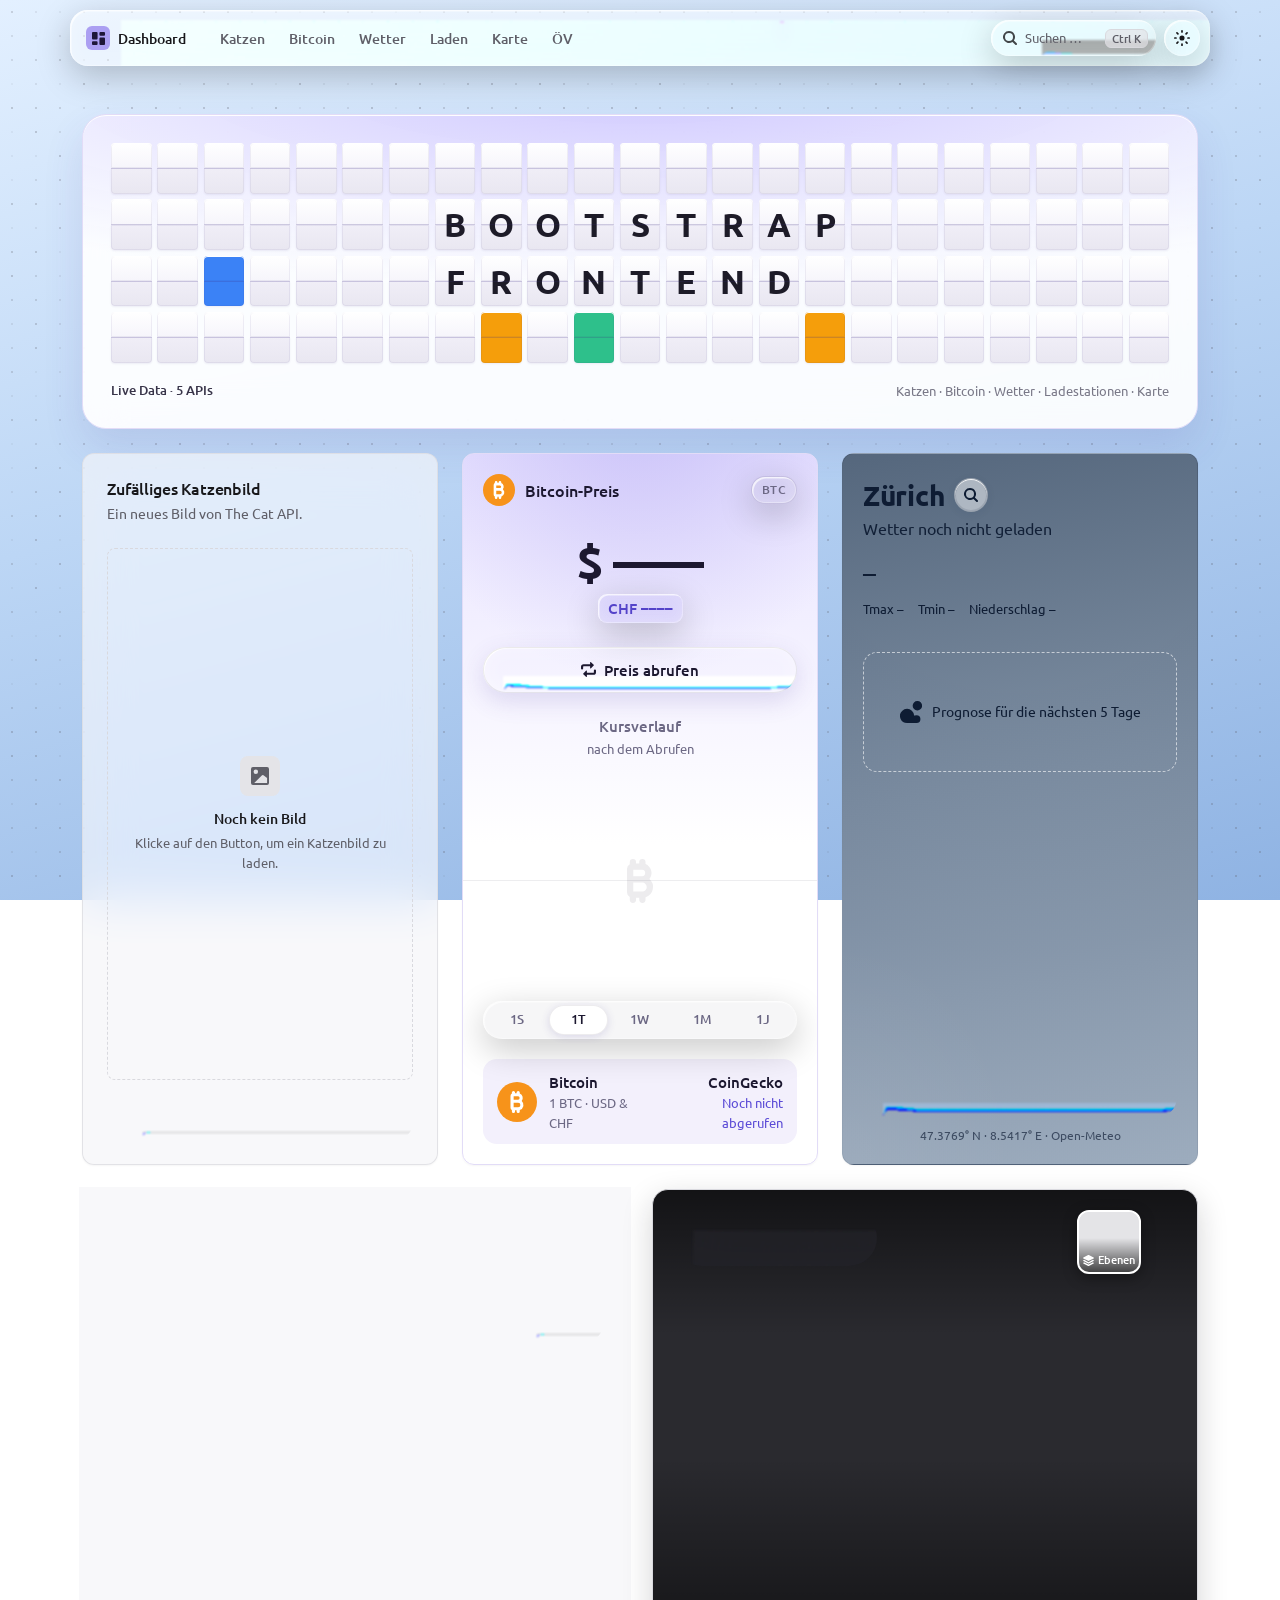
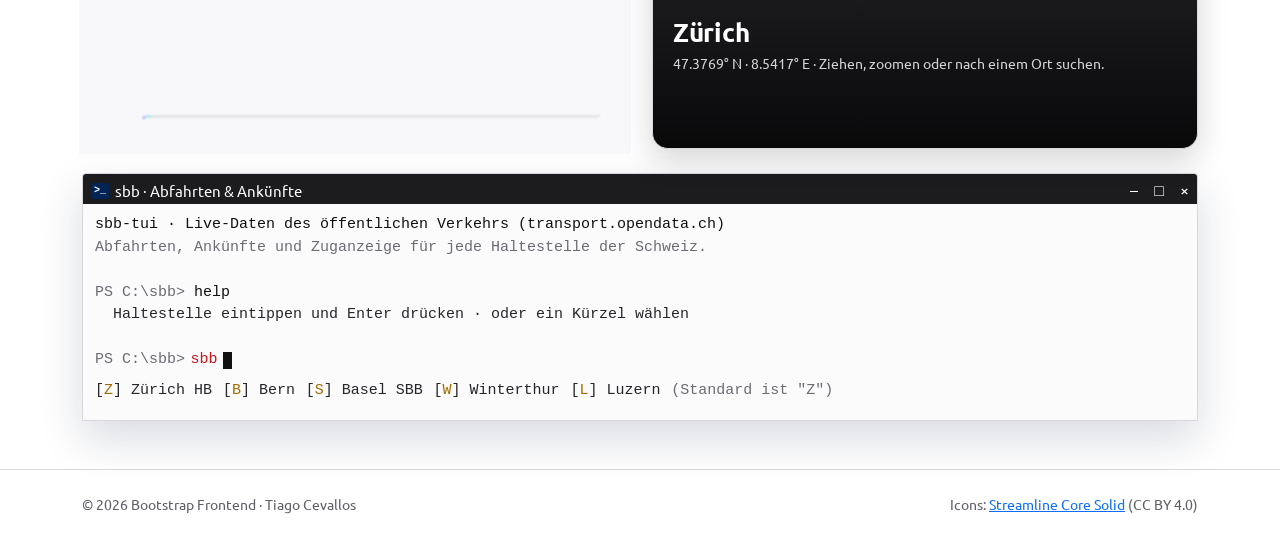
==== commit 2f2e75b6: "fixed the 5 day icons, they ignored clouds so grey days showed a sun, now they use cloud cover and t" ====
--- a/index.html
+++ b/index.html
@@ -27,7 +27,7 @@
   />
   <link rel="stylesheet" href="https://cdn.jsdelivr.net/npm/leaflet@1.9.4/dist/leaflet.css" />
 
-  <link rel="stylesheet" href="styles.css?v=2026-11-24p" />
+  <link rel="stylesheet" href="styles.css?v=2026-11-24q" />
 </head>
 <body>
   <!-- Icons: Streamline Core Solid (CC BY 4.0, streamlinehq.com) als SVG-Sprite -->
@@ -646,6 +646,6 @@
   <script src="https://cdnjs.cloudflare.com/ajax/libs/gsap/3.12.5/gsap.min.js"></script>
   <script src="https://cdnjs.cloudflare.com/ajax/libs/gsap/3.12.5/ScrollTrigger.min.js"></script>
 
-  <script src="app.js?v=2026-11-24p"></script>
+  <script src="app.js?v=2026-11-24q"></script>
 </body>
 </html>
--- a/styles.css
+++ b/styles.css
@@ -3436,3 +3436,6 @@
     inset 3px 0 6px -4px rgba(255,90,90,.25),
     inset -3px 0 6px -4px rgba(80,160,255,.28) !important;
 }
+/* Wolken-Symbol in der 5-Tage-Leiste: hell auf dem Glas */
+.mw-glass .ic-cloud { color: #d3dbe6; }
+html[data-mode="light"] #card-weather .mw-glass .ic-cloud { color: #7d8aa0; }
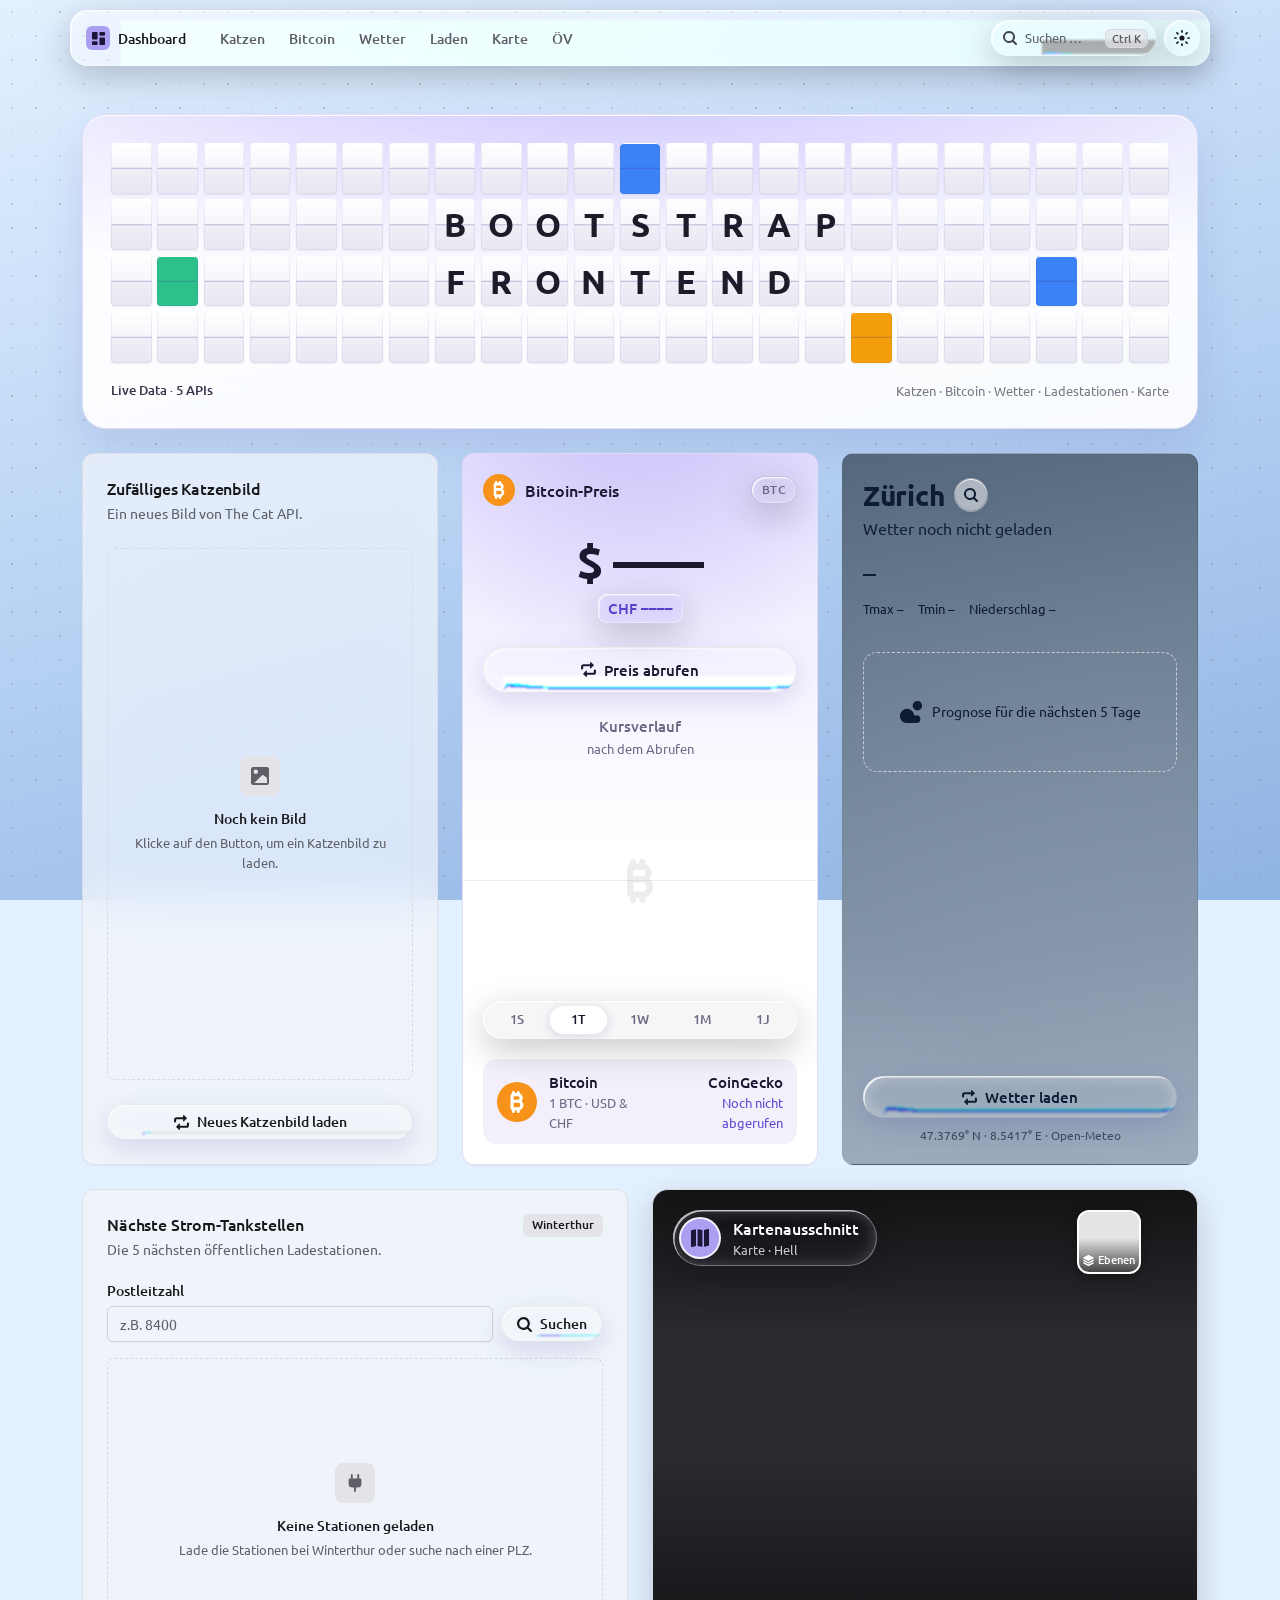
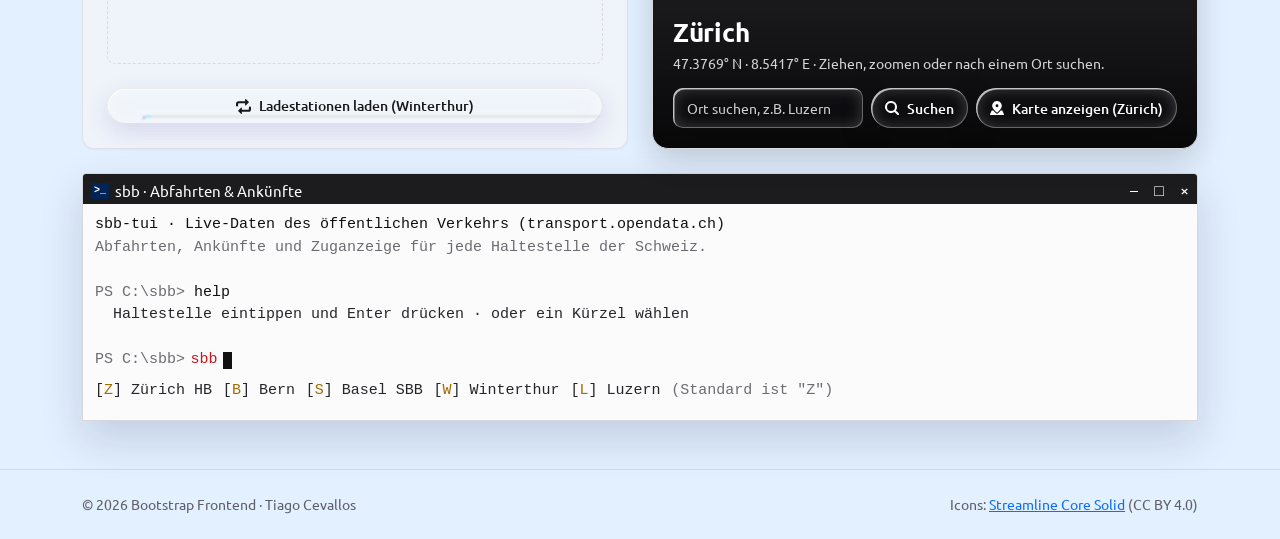
==== commit dc127f35: "chart haptics are even now, a tick every fixed number of points on the line (every hour, 6 hours, 14" ====
--- a/index.html
+++ b/index.html
@@ -27,7 +27,7 @@
   />
   <link rel="stylesheet" href="https://cdn.jsdelivr.net/npm/leaflet@1.9.4/dist/leaflet.css" />
 
-  <link rel="stylesheet" href="styles.css?v=2026-11-24q" />
+  <link rel="stylesheet" href="styles.css?v=2026-11-25c" />
 </head>
 <body>
   <!-- Icons: Streamline Core Solid (CC BY 4.0, streamlinehq.com) als SVG-Sprite -->
@@ -368,15 +368,11 @@
                 <p id="wd-sun-state" class="mw-sun-state">–</p>
                 <!-- Himmel mit Horizont: die Sonne steht dort, wo sie zur gewählten Zeit ist -->
                 <div id="wd-sun-scene" class="mw-sun-scene" aria-hidden="true">
-                  <svg class="mw-sun-svg" viewBox="0 0 200 80" preserveAspectRatio="none">
-                    <path d="M10 66 Q100 -14 190 66" class="mw-sun-path"/>
-                    <clipPath id="wd-sun-clip"><rect id="wd-sun-cliprect" x="0" y="-20" width="0" height="120"/></clipPath>
-                    <path id="wd-sun-done" d="M10 66 Q100 -14 190 66" class="mw-sun-done" clip-path="url(#wd-sun-clip)"/>
-                  </svg>
+                  <canvas id="wd-sun-canvas" class="mw-sun-canvas"></canvas>
                   <span class="mw-sun-sky"><!-- alles über dem Horizont: Sonne + Glut werden am Horizont abgeschnitten -->
                   <span id="wd-sun-glow" class="mw-sun-glow"></span>
                   <!-- Sonne: Foto-Textur + Glut (nach uiverse.io/reyrojo2 "afraid-horse-8", MIT) -->
-                  <span id="wd-sun" class="mw-sun-orb"><i class="mw-sun-flare"></i><i class="mw-sun-flare is-2"></i><span class="mw-sun-disc"></span></span>
+                  <span id="wd-sun" class="mw-sun-orb"><i class="mw-sun-flare"></i><span class="mw-sun-disc"></span></span>
                   </span>
                   <span class="mw-sun-ground"></span>
                   <span class="mw-sun-tick is-rise"><small>Aufgang</small><b id="wd-rise">–</b></span>
@@ -646,6 +642,6 @@
   <script src="https://cdnjs.cloudflare.com/ajax/libs/gsap/3.12.5/gsap.min.js"></script>
   <script src="https://cdnjs.cloudflare.com/ajax/libs/gsap/3.12.5/ScrollTrigger.min.js"></script>
 
-  <script src="app.js?v=2026-11-24q"></script>
+  <script src="app.js?v=2026-11-25c"></script>
 </body>
 </html>
--- a/styles.css
+++ b/styles.css
@@ -2595,15 +2595,15 @@
   :root:not([data-theme="light"]) body { background: linear-gradient(165deg, var(--pgd1) 0%, var(--pgd2) 50%, var(--pgd3) 100%) fixed; }
 }
 /* Pro Szene: hell (pg) und dunkel (pgd), jeweils oben → Mitte → unten */
-html[data-sky="clear-day"]    { --pg1: #dcecff; --pg2: #a9cdf3; --pg3: #6fa3dc; --pgd1: #0e2139; --pgd2: #183860; --pgd3: #285790; }
-html[data-sky="partly-day"]   { --pg1: #e1ebf6; --pg2: #b7cde4; --pg3: #86a6c9; --pgd1: #13223a; --pgd2: #1e3556; --pgd3: #324f78; }
-html[data-sky="overcast"]     { --pg1: #e4e8ee; --pg2: #c3ccd7; --pg3: #98a6b6; --pgd1: #151c27; --pgd2: #222d3c; --pgd3: #364457; }
-html[data-sky="fog"]          { --pg1: #eceff2; --pg2: #d3d9df; --pg3: #aeb8c2; --pgd1: #1a2028; --pgd2: #2a323d; --pgd3: #414b58; }
-html[data-sky="rain"]         { --pg1: #d6dee7; --pg2: #a9b7c6; --pg3: #74879c; --pgd1: #0f1722; --pgd2: #1b2735; --pgd3: #2c3c50; }
-html[data-sky="thunder"]      { --pg1: #c8d0da; --pg2: #929fae; --pg3: #5d6a7a; --pgd1: #0b1018; --pgd2: #151d29; --pgd3: #243041; }
-html[data-sky="snow"]         { --pg1: #eef3f8; --pg2: #d4e0ec; --pg3: #a9bdd1; --pgd1: #18212d; --pgd2: #283547; --pgd3: #43546b; }
-html[data-sky="clear-night"]  { --pg1: #d6dcf0; --pg2: #a3aed6; --pg3: #6676b0; --pgd1: #050a18; --pgd2: #0c1733; --pgd3: #1a2c55; }
-html[data-sky="cloudy-night"] { --pg1: #d8dce5; --pg2: #a9b1c2; --pg3: #77829c; --pgd1: #0a0f1a; --pgd2: #141c2c; --pgd3: #232f45; }
+html[data-sky="clear-day"] .page-sky { --pg1: #dcecff; --pg2: #a9cdf3; --pg3: #6fa3dc; --pgd1: #0e2139; --pgd2: #183860; --pgd3: #285790; }
+html[data-sky="partly-day"] .page-sky { --pg1: #e1ebf6; --pg2: #b7cde4; --pg3: #86a6c9; --pgd1: #13223a; --pgd2: #1e3556; --pgd3: #324f78; }
+html[data-sky="overcast"] .page-sky { --pg1: #e4e8ee; --pg2: #c3ccd7; --pg3: #98a6b6; --pgd1: #151c27; --pgd2: #222d3c; --pgd3: #364457; }
+html[data-sky="fog"] .page-sky { --pg1: #eceff2; --pg2: #d3d9df; --pg3: #aeb8c2; --pgd1: #1a2028; --pgd2: #2a323d; --pgd3: #414b58; }
+html[data-sky="rain"] .page-sky { --pg1: #d6dee7; --pg2: #a9b7c6; --pg3: #74879c; --pgd1: #0f1722; --pgd2: #1b2735; --pgd3: #2c3c50; }
+html[data-sky="thunder"] .page-sky { --pg1: #c8d0da; --pg2: #929fae; --pg3: #5d6a7a; --pgd1: #0b1018; --pgd2: #151d29; --pgd3: #243041; }
+html[data-sky="snow"] .page-sky { --pg1: #eef3f8; --pg2: #d4e0ec; --pg3: #a9bdd1; --pgd1: #18212d; --pgd2: #283547; --pgd3: #43546b; }
+html[data-sky="clear-night"] .page-sky { --pg1: #d6dcf0; --pg2: #a3aed6; --pg3: #6676b0; --pgd1: #050a18; --pgd2: #0c1733; --pgd3: #1a2c55; }
+html[data-sky="cloudy-night"] .page-sky { --pg1: #d8dce5; --pg2: #a9b1c2; --pg3: #77829c; --pgd1: #0a0f1a; --pgd2: #141c2c; --pgd3: #232f45; }
 
 .page-sky { position: fixed; inset: 0; z-index: -2; pointer-events: none; overflow: hidden; }
 .page-sky > * { position: absolute; inset: 0; }
@@ -3439,3 +3439,61 @@
 /* Wolken-Symbol in der 5-Tage-Leiste: hell auf dem Glas */
 .mw-glass .ic-cloud { color: #d3dbe6; }
 html[data-mode="light"] #card-weather .mw-glass .ic-cloud { color: #7d8aa0; }
+
+/* ═════════════════════════════════════════════════════════════════════════════
+   Wetter-Glas einheitlich: Panels + Bento-Kacheln tragen die Farbe des eigenen
+   Himmels (tiefster Ton der Karte) und ändern sich mit dem Live-Himmel mit.
+   Kein Saturate/Brightness im Hintergrundfilter → kein eigener Blauton mehr.
+   ═════════════════════════════════════════════════════════════════════════════ */
+#card-weather .mw-glass.liquid-glass {
+  background: rgba(6,12,26,.16) !important;      /* neutraler Schleier: Farbe kommt vom Himmel dahinter */
+}
+.lg-fallback #card-weather .liquid-glass,
+.lg-fallback #card-weather .mw-glass.liquid-glass {
+  -webkit-backdrop-filter: blur(7px) !important;
+          backdrop-filter: blur(7px) !important;
+}
+html[data-mode="light"] #card-weather .mw-glass.liquid-glass {
+  background: rgba(255,255,255,.3) !important;
+}
+
+/* Sonne v5: Bahn als Lichtspur (Canvas) statt Strich, nur noch ein feiner Lichtstreif */
+.mw-sun-canvas { position: absolute; inset: 0; width: 100%; height: 100%; z-index: 0; pointer-events: none; }
+.mw-sun-ground::before { opacity: .55; }
+.mw-sun-flare { width: 150px; height: 2px; margin: -1px 0 0 -75px; animation-name: mw-sun-streak; }
+@keyframes mw-sun-streak { 0%, 100% { opacity: .18; } 50% { opacity: .5; } }
+
+
+/* ═════════════════════════════════════════════════════════════════════════════
+   Leistung: Himmelsfarben NICHT vererben. Sonst rechnet der Browser bei jedem
+   Farbübergang (beim Wischen jede Stunde) die Styles der ganzen Karte bzw. der
+   ganzen Seite in jedem Bild neu. Jetzt malt nur das jeweilige Element selbst.
+   ═════════════════════════════════════════════════════════════════════════════ */
+@property --mw-top    { syntax: "<color>"; inherits: false; initial-value: #55677d; }
+@property --mw-mid    { syntax: "<color>"; inherits: false; initial-value: #7d8ea2; }
+@property --mw-bottom { syntax: "<color>"; inherits: false; initial-value: #a7b6c6; }
+@property --mw-tint   { syntax: "<color>"; inherits: false; initial-value: rgba(255,255,255,0); }
+@property --pg1  { syntax: "<color>"; inherits: false; initial-value: #e3f0ff; }
+@property --pg2  { syntax: "<color>"; inherits: false; initial-value: #bcd6f5; }
+@property --pg3  { syntax: "<color>"; inherits: false; initial-value: #8fb3e3; }
+@property --pgd1 { syntax: "<color>"; inherits: false; initial-value: #0f1b2d; }
+@property --pgd2 { syntax: "<color>"; inherits: false; initial-value: #16294a; }
+@property --pgd3 { syntax: "<color>"; inherits: false; initial-value: #1f3a66; }
+/* Karte malt Verlauf + Farbakzent selbst (der Akzent lag vorher auf einer Kind-Ebene) */
+#card-weather {
+  background:
+    radial-gradient(85% 55% at 88% 0%, var(--mw-tint) 0%, rgba(255,255,255,0) 72%),
+    radial-gradient(70% 45% at 0% 100%, rgba(255,255,255,.07) 0%, rgba(255,255,255,0) 70%),
+    linear-gradient(170deg, var(--mw-top) 0%, var(--mw-mid) 46%, var(--mw-bottom) 100%);
+}
+.mw-sky::before { background: none !important; }
+/* Seitenhimmel: Verlauf auf der festen Ebene .page-sky statt auf body */
+:root { transition: none; }
+body, :root[data-theme="dark"] body { background: #0f1b2d; }
+html[data-mode="light"] body { background: #e3f0ff; }
+.page-sky {
+  background: linear-gradient(165deg, var(--pg1) 0%, var(--pg2) 45%, var(--pg3) 100%);
+  transition: --pg1 1.6s ease, --pg2 1.6s ease, --pg3 1.6s ease, --pgd1 1.6s ease, --pgd2 1.6s ease, --pgd3 1.6s ease;
+}
+html[data-mode="dark"] .page-sky { background: linear-gradient(165deg, var(--pgd1) 0%, var(--pgd2) 50%, var(--pgd3) 100%); }
+.sky-fast .page-sky { transition-duration: .3s; }
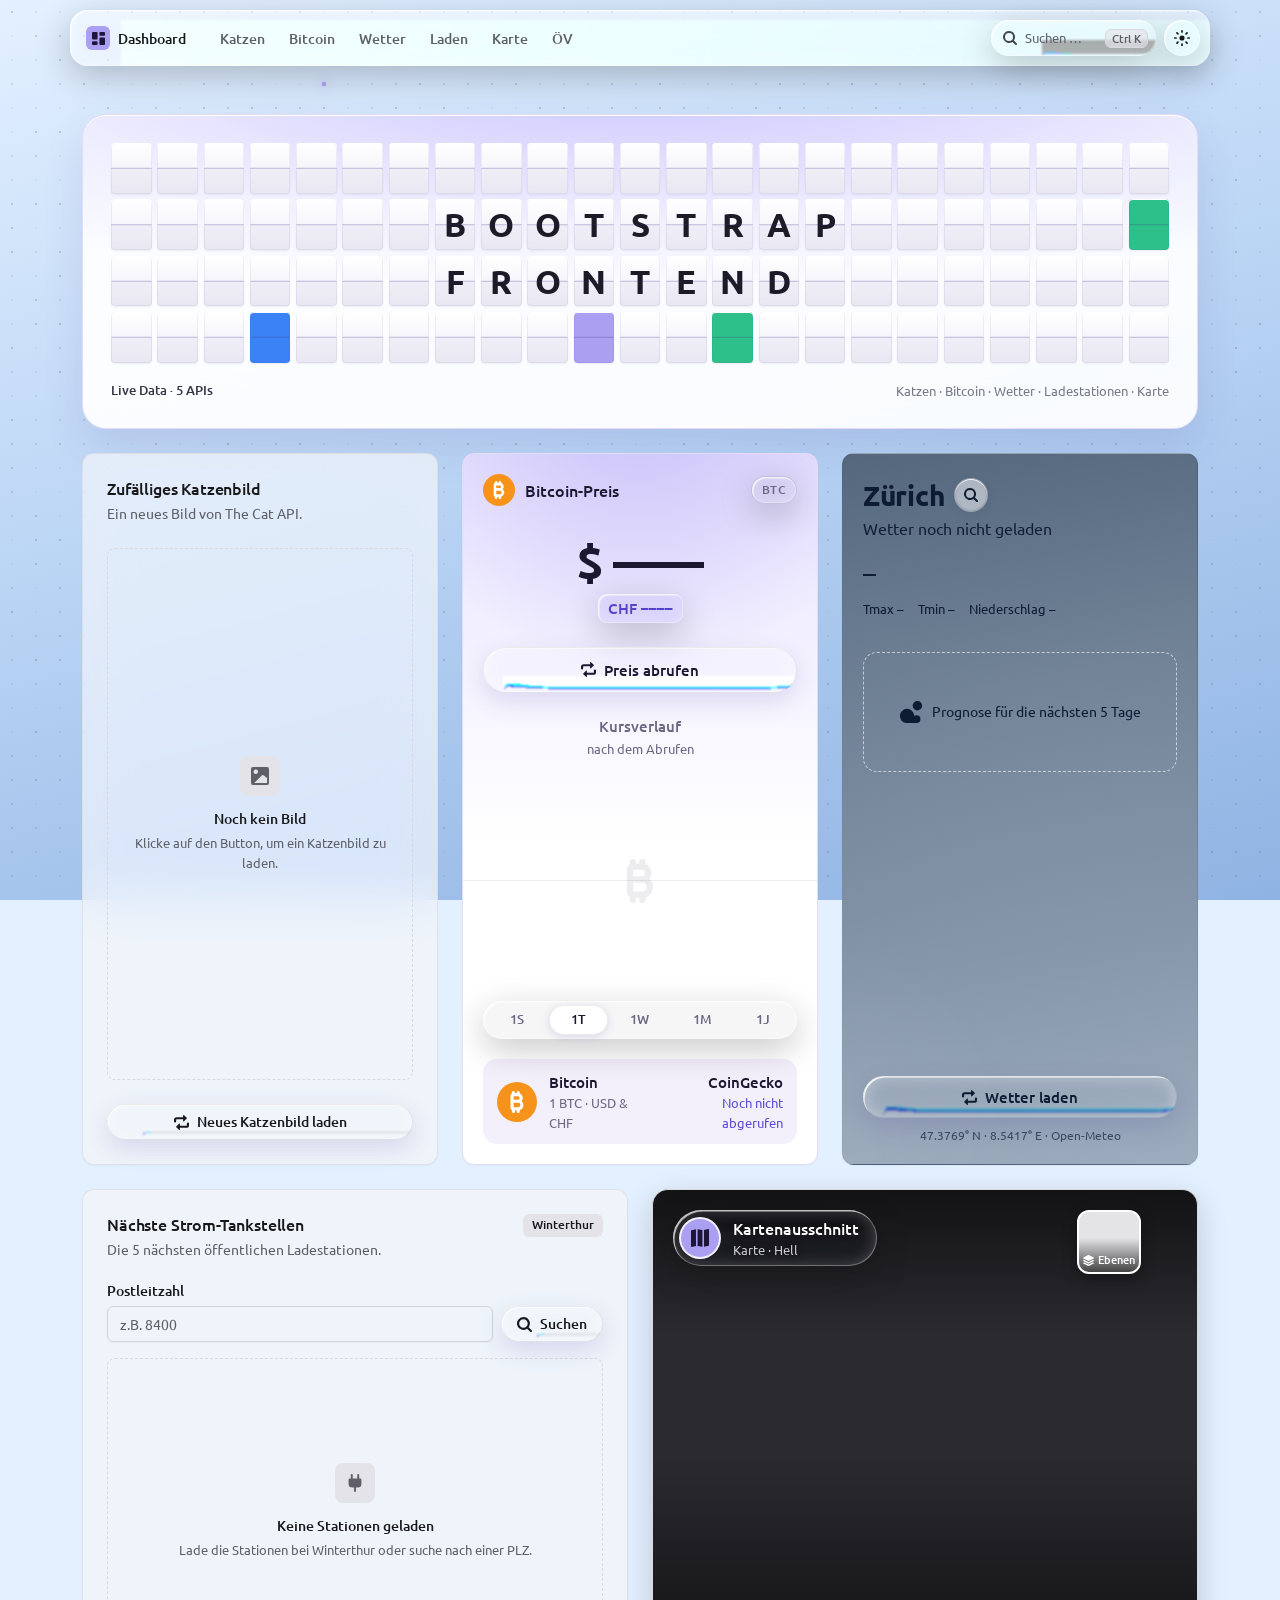
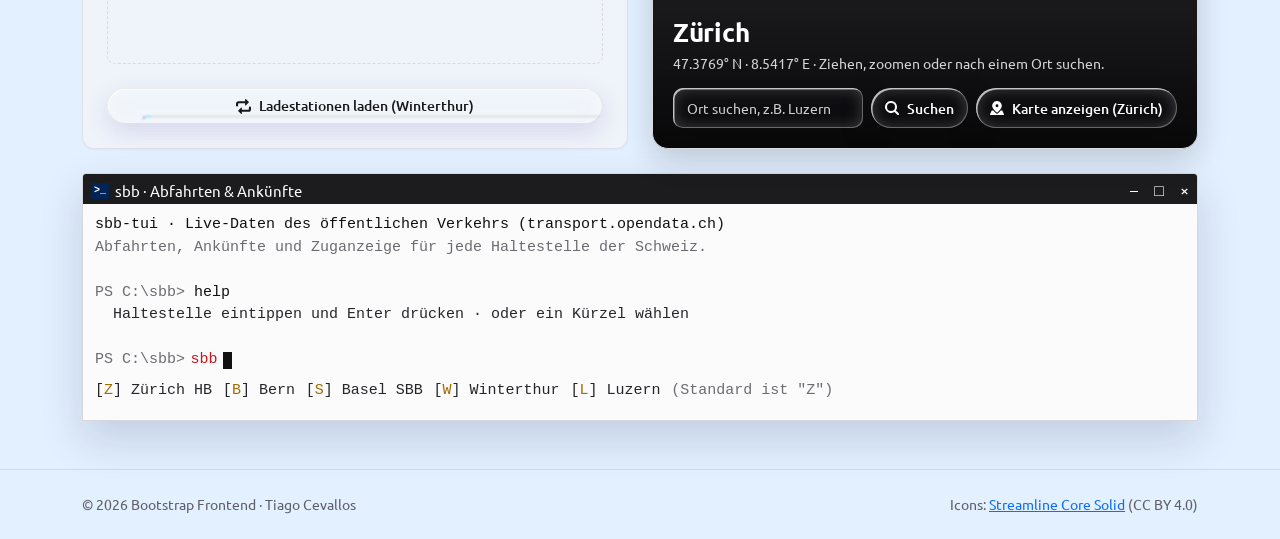
==== commit f399fc88: "make sun do sun stuff better swipe performance better haptics $" ====
--- a/index.html
+++ b/index.html
@@ -27,7 +27,7 @@
   />
   <link rel="stylesheet" href="https://cdn.jsdelivr.net/npm/leaflet@1.9.4/dist/leaflet.css" />
 
-  <link rel="stylesheet" href="styles.css?v=2026-11-25c" />
+  <link rel="stylesheet" href="styles.css?v=2026-11-25f" />
 </head>
 <body>
   <!-- Icons: Streamline Core Solid (CC BY 4.0, streamlinehq.com) als SVG-Sprite -->
@@ -375,7 +375,11 @@
                   <span id="wd-sun" class="mw-sun-orb"><i class="mw-sun-flare"></i><span class="mw-sun-disc"></span></span>
                   </span>
                   <span class="mw-sun-ground"></span>
-                  <span class="mw-sun-tick is-rise"><small>Aufgang</small><b id="wd-rise">–</b></span>
+                </div>
+                <!-- Zeitleiste Aufgang → Untergang: vergangener Teil des Tages leuchtet, Punkt = gewählte Zeit -->
+                <div class="mw-sun-line" aria-hidden="true">
+                  <span class="mw-sun-tick"><small>Aufgang</small><b id="wd-rise">–</b></span>
+                  <span class="mw-sun-bar"><i id="wd-sun-fill"></i><i id="wd-sun-mark"></i></span>
                   <span class="mw-sun-tick is-set"><small>Untergang</small><b id="wd-set">–</b></span>
                 </div>
                 <p id="wd-daylen" class="mw-tile-sub">–</p>
@@ -642,6 +646,6 @@
   <script src="https://cdnjs.cloudflare.com/ajax/libs/gsap/3.12.5/gsap.min.js"></script>
   <script src="https://cdnjs.cloudflare.com/ajax/libs/gsap/3.12.5/ScrollTrigger.min.js"></script>
 
-  <script src="app.js?v=2026-11-25c"></script>
+  <script src="app.js?v=2026-11-25f"></script>
 </body>
 </html>
--- a/styles.css
+++ b/styles.css
@@ -3497,3 +3497,57 @@
 }
 html[data-mode="dark"] .page-sky { background: linear-gradient(165deg, var(--pgd1) 0%, var(--pgd2) 50%, var(--pgd3) 100%); }
 .sky-fast .page-sky { transition-duration: .3s; }
+
+/* ═════════════════════════════════════════════════════════════════════════════
+   Sonne v6: kleinere Sonne (36px), Bahn = echte Tageskurve (Höhe je Jahreszeit),
+   Position in Pixeln aus derselben Kurve wie die Lichtspur (--px/--py/--hy aus JS).
+   Genug Luft nach oben + weich ausgeblendete Ränder → nirgends harte Kanten.
+   ═════════════════════════════════════════════════════════════════════════════ */
+.mw-sun-scene { height: 124px; --hy: 102px; --px: 50%; --py: 40px; }
+.mw-sun-sky {
+  top: 0; height: var(--hy);
+  -webkit-mask-image: linear-gradient(90deg, transparent 0, #000 22px, #000 calc(100% - 22px), transparent 100%);
+          mask-image: linear-gradient(90deg, transparent 0, #000 22px, #000 calc(100% - 22px), transparent 100%);
+}
+.mw-sun-sky .mw-sun-orb, .mw-sun-orb {
+  left: var(--px); top: var(--py);
+  width: 36px; height: 36px; margin: -18px 0 0 -18px;
+}
+.mw-sun-disc { box-shadow: 0 0 12px 4px rgba(255,140,0,.65); }
+.mw-sun-orb::before { inset: -16px; background: radial-gradient(closest-side, rgba(255,150,40,.5), rgba(255,140,0,0)); }
+.mw-sun-orb::after {
+  box-shadow: -1px 0 2px 0 #ffb453 inset, 2px 0 6px 2px #bb6d01c5 inset, -4px 0 7px 4px #ffa265c2 inset, 17px 0 11px 5px #c55f00aa inset;
+}
+.mw-sun-flare { width: 96px; margin-left: -48px; }
+.mw-sun-sky .mw-sun-glow, .mw-sun-glow { left: var(--px); top: 100%; width: 200px; height: 90px; }
+.mw-sun-ground { top: var(--hy); }
+
+/* ═════════════════════════════════════════════════════════════════════════════
+   Sonne v7 – freier Himmel: keine gezeichnete Bahn, die Sonne steht frei am Himmel,
+   darunter eine schlanke Zeitleiste Aufgang → Untergang mit Punkt für die Zeit.
+   ═════════════════════════════════════════════════════════════════════════════ */
+.mw-sun-scene { height: 104px; margin-bottom: 0; }
+.mw-sun-line { display: flex; align-items: center; gap: 12px; margin: 4px 0 6px; }
+.mw-sun-line .mw-sun-tick {
+  position: static; display: flex; flex-direction: column; align-items: flex-start; gap: 1px;
+  font-size: 15px; line-height: 1.1;
+}
+.mw-sun-line .mw-sun-tick.is-set { align-items: flex-end; }
+.mw-sun-line .mw-sun-tick small { font-size: 10.5px; opacity: .72; }
+.mw-sun-line .mw-sun-tick b { font-weight: 500; font-variant-numeric: tabular-nums; }
+.mw-sun-bar { position: relative; flex: 1; height: 3px; border-radius: 99px; background: rgba(255,255,255,.16); }
+#wd-sun-fill {
+  position: absolute; inset: 0; border-radius: inherit; transform-origin: left center; transform: scaleX(0);
+  background: linear-gradient(90deg, rgba(255,196,120,.2), #ffcf7a);
+  transition: transform 600ms var(--ease-out);
+}
+#wd-sun-mark {
+  position: absolute; top: 50%; left: 0; width: 9px; height: 9px; margin: -4.5px 0 0 -4.5px; border-radius: 50%;
+  background: #ffe2a6; box-shadow: 0 0 0 2px rgba(255,190,90,.25), 0 0 10px 2px rgba(255,170,60,.6);
+  transition: left 600ms var(--ease-out), opacity 300ms;
+}
+#wd-sun-mark.is-off { opacity: 0; }
+html[data-mode="light"] #card-weather .mw-sun-bar { background: rgba(14,28,51,.14); }
+html[data-mode="light"] #card-weather #wd-sun-fill { background: linear-gradient(90deg, rgba(240,160,40,.2), #f0a21c); }
+html[data-mode="light"] #card-weather #wd-sun-mark { background: #f5a623; box-shadow: 0 0 0 2px rgba(245,166,35,.25), 0 0 8px 1px rgba(245,140,20,.45); }
+@media (prefers-reduced-motion: reduce) { #wd-sun-fill, #wd-sun-mark { transition: none; } }
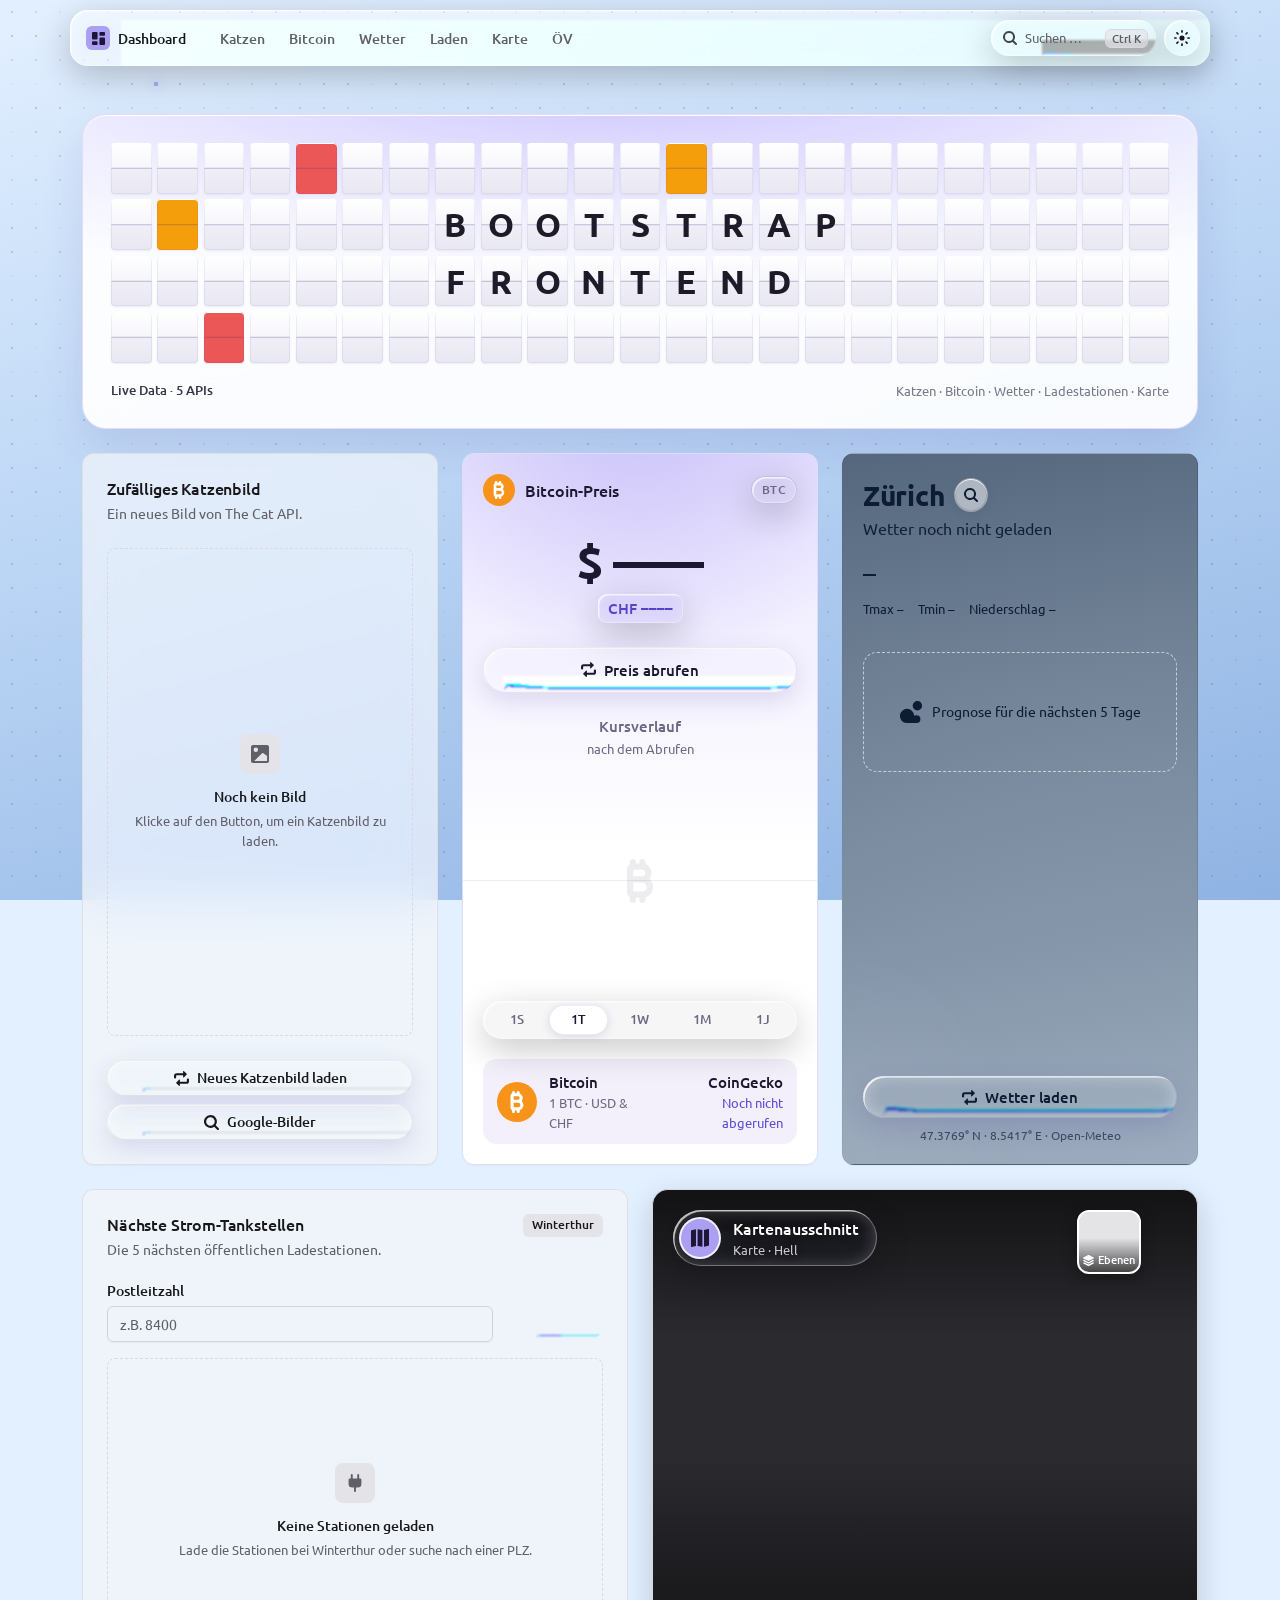
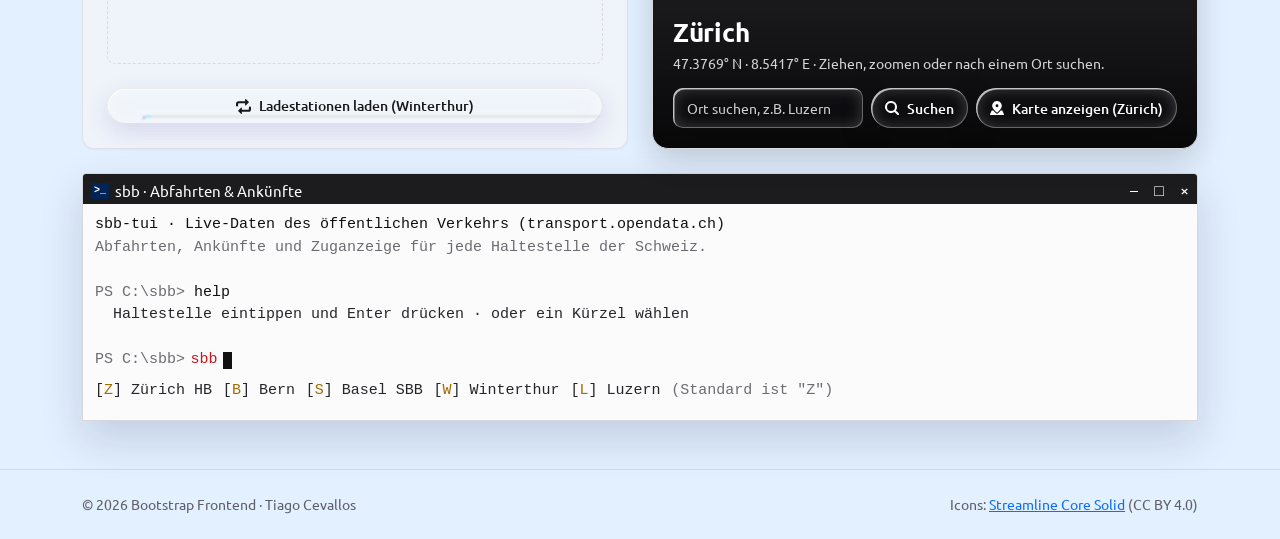
==== commit fbb3683d: "added a google images button to the cat card, it opens a new window with an image search for cats, a" ====
--- a/index.html
+++ b/index.html
@@ -27,7 +27,7 @@
   />
   <link rel="stylesheet" href="https://cdn.jsdelivr.net/npm/leaflet@1.9.4/dist/leaflet.css" />
 
-  <link rel="stylesheet" href="styles.css?v=2026-11-25f" />
+  <link rel="stylesheet" href="styles.css?v=2026-11-26a" />
 </head>
 <body>
   <!-- Icons: Streamline Core Solid (CC BY 4.0, streamlinehq.com) als SVG-Sprite -->
@@ -156,6 +156,11 @@
             <button id="btn-cat" class="ui-btn ui-btn-default ui-btn-block liquid-glass lg-btn" data-scale="26" data-bevel="10" data-aberration="2" type="button">
               <svg class="ic" aria-hidden="true"><use href="#i-reload"/></svg>Neues Katzenbild laden
             </button>
+            <!-- Aufgabe f: Google-Bildersuche zum Lieblingstier (Katze) in einem neuen Fenster -->
+            <button id="btn-google-cats" class="ui-btn ui-btn-default liquid-glass lg-btn cat-google-btn" data-scale="26" data-bevel="10" data-aberration="2" type="button"
+                    title="Öffnet die Google-Bildersuche nach Katzen in einem neuen Fenster">
+              <svg class="ic" aria-hidden="true"><use href="#i-search"/></svg>Google-Bilder
+            </button>
           </div>
         </section>
       </div>
@@ -646,6 +651,6 @@
   <script src="https://cdnjs.cloudflare.com/ajax/libs/gsap/3.12.5/gsap.min.js"></script>
   <script src="https://cdnjs.cloudflare.com/ajax/libs/gsap/3.12.5/ScrollTrigger.min.js"></script>
 
-  <script src="app.js?v=2026-11-25f"></script>
+  <script src="app.js?v=2026-11-26a"></script>
 </body>
 </html>
--- a/styles.css
+++ b/styles.css
@@ -3551,3 +3551,8 @@
 html[data-mode="light"] #card-weather #wd-sun-fill { background: linear-gradient(90deg, rgba(240,160,40,.2), #f0a21c); }
 html[data-mode="light"] #card-weather #wd-sun-mark { background: #f5a623; box-shadow: 0 0 0 2px rgba(245,166,35,.25), 0 0 8px 1px rgba(245,140,20,.45); }
 @media (prefers-reduced-motion: reduce) { #wd-sun-fill, #wd-sun-mark { transition: none; } }
+
+/* Katzen-Karte: zweiter Button (Google-Bildersuche) neben "Neues Katzenbild laden" */
+#card-cat .ui-card-footer { flex-wrap: wrap; }
+#card-cat #btn-cat { flex: 1 1 200px; width: auto; }
+.cat-google-btn { flex: 1 1 140px; white-space: nowrap; }
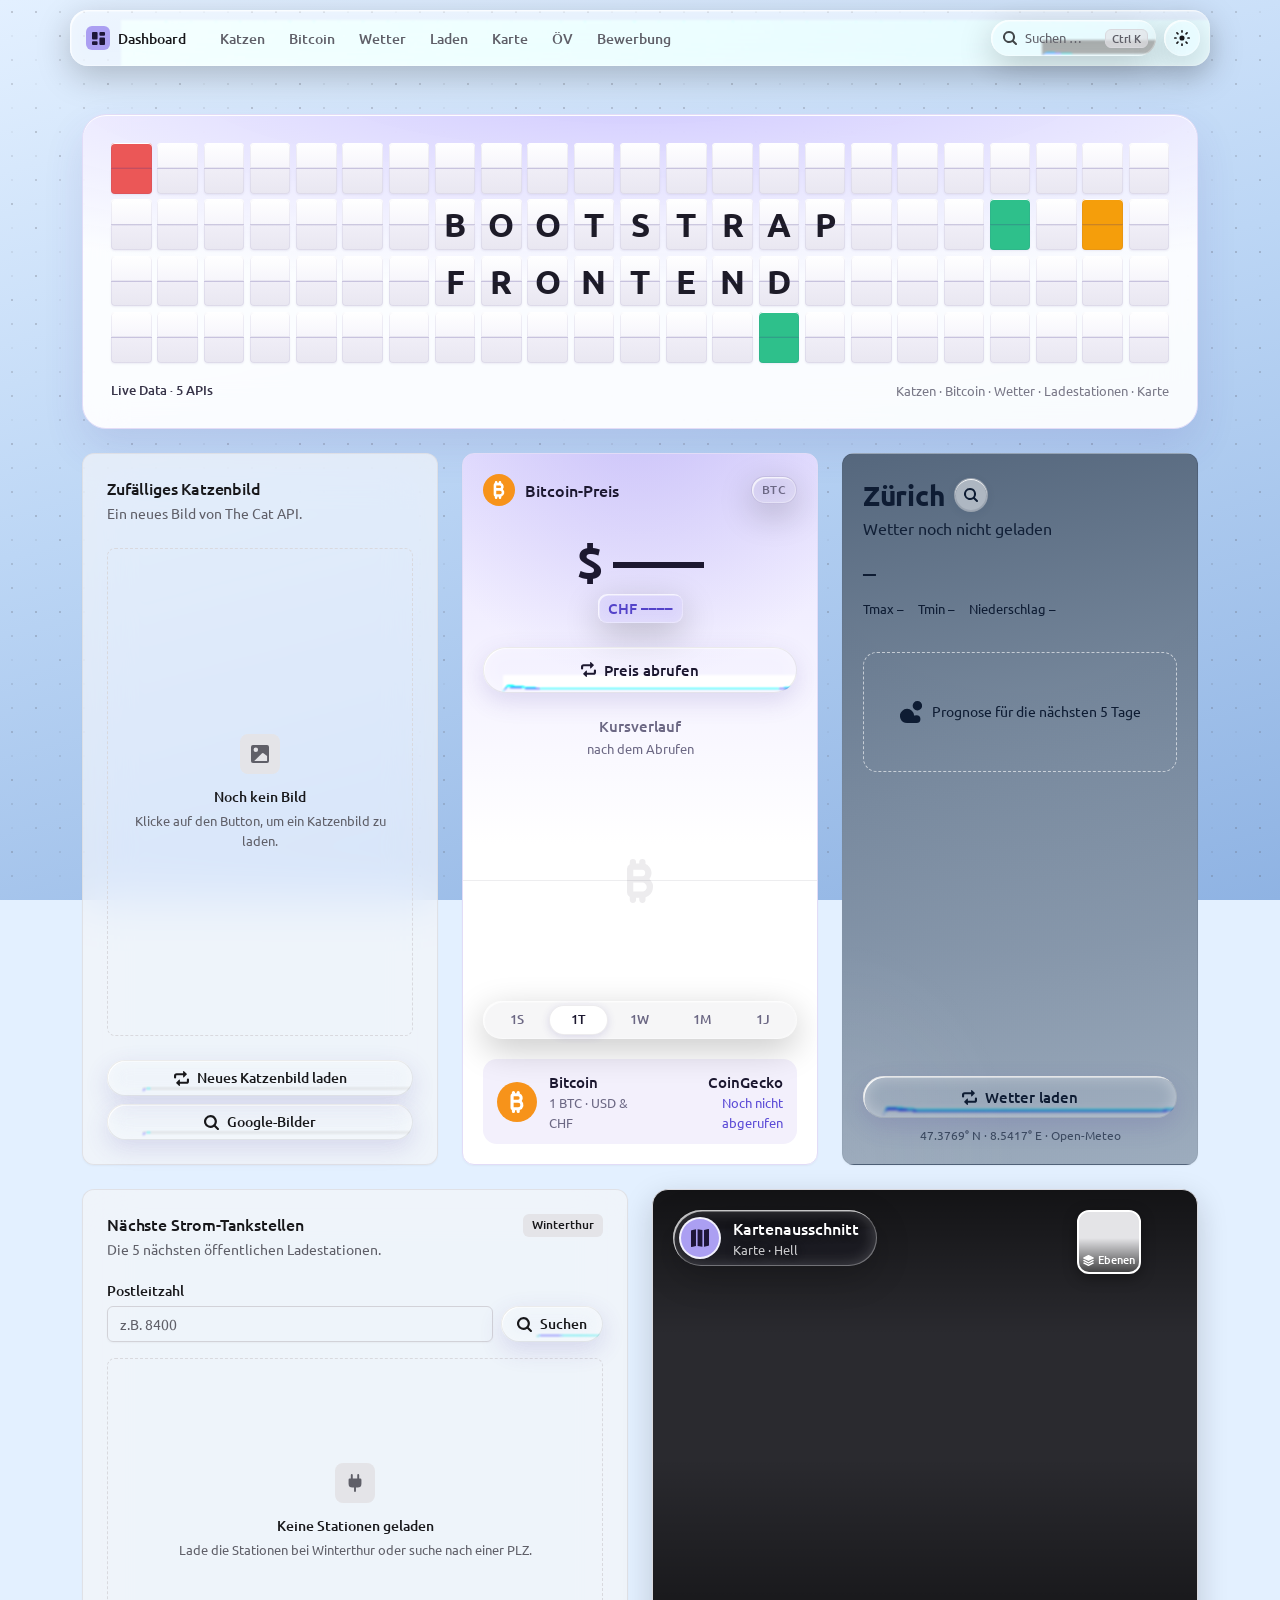
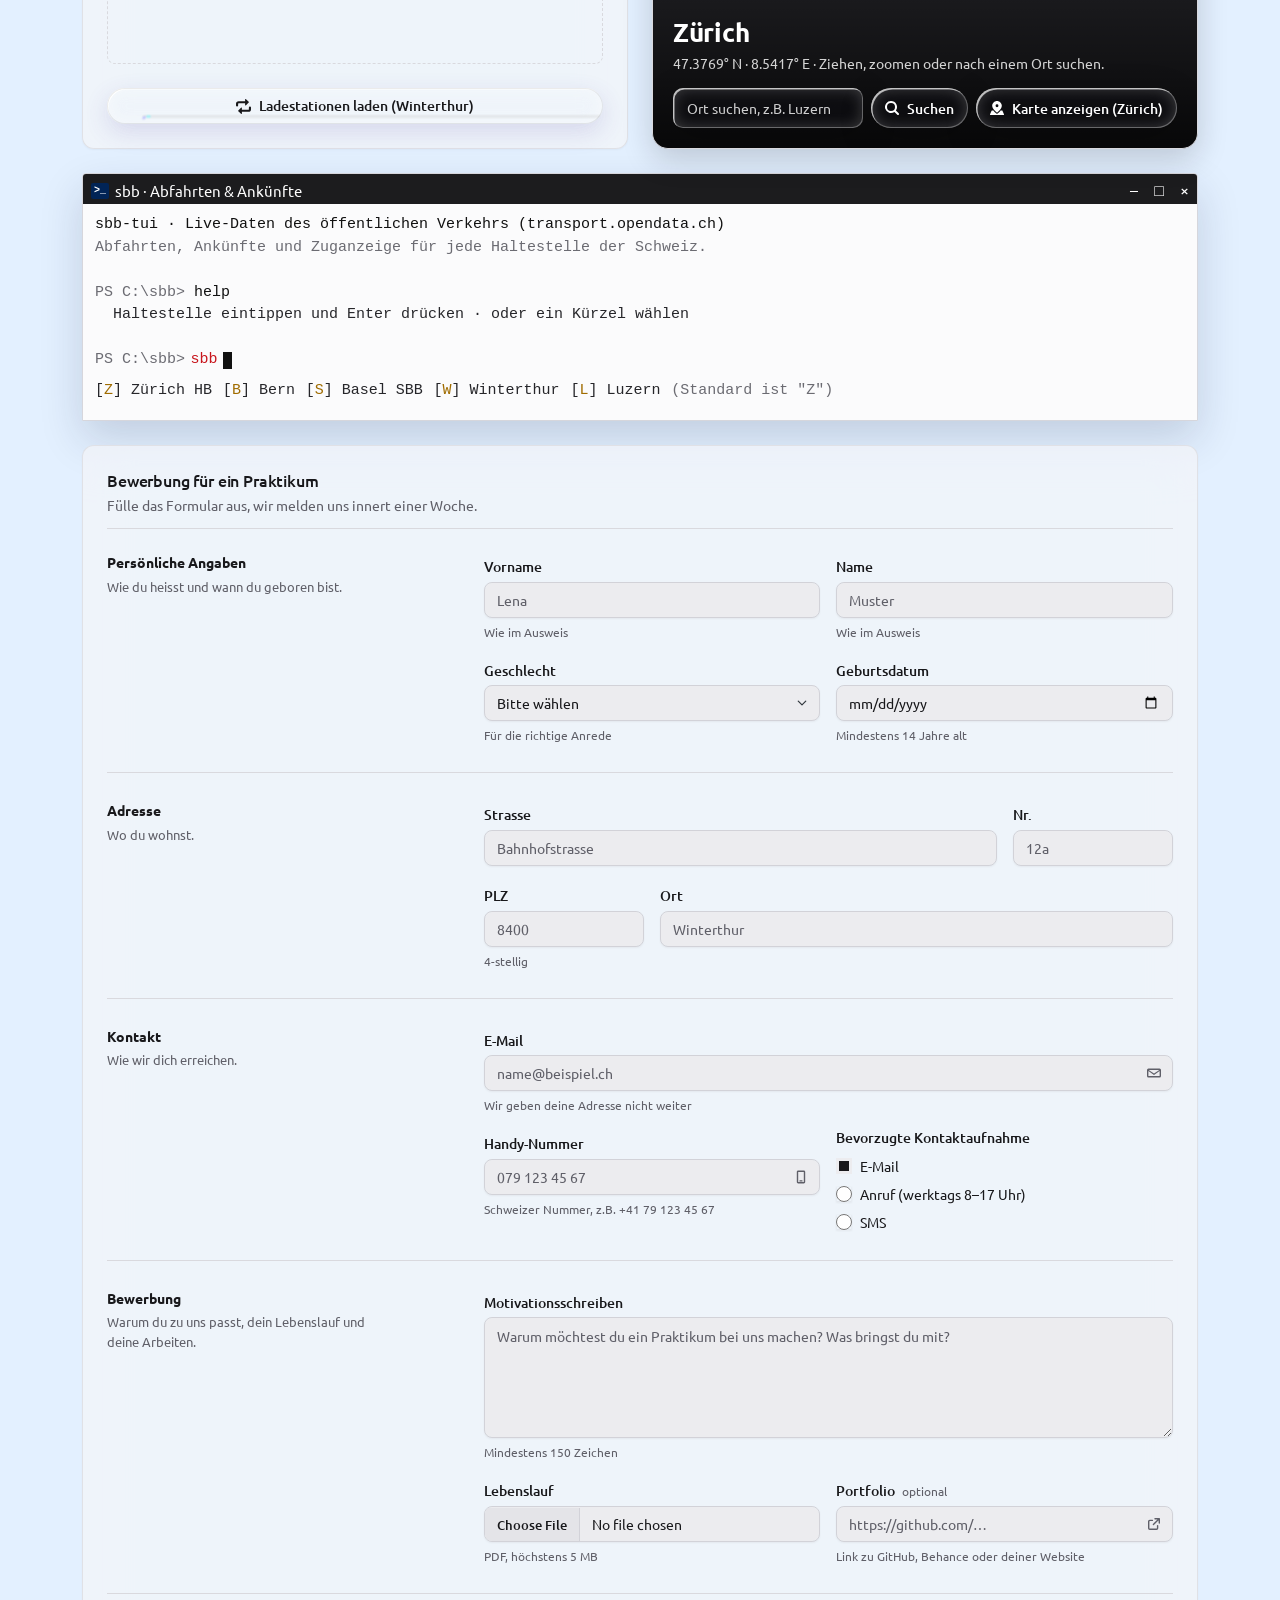
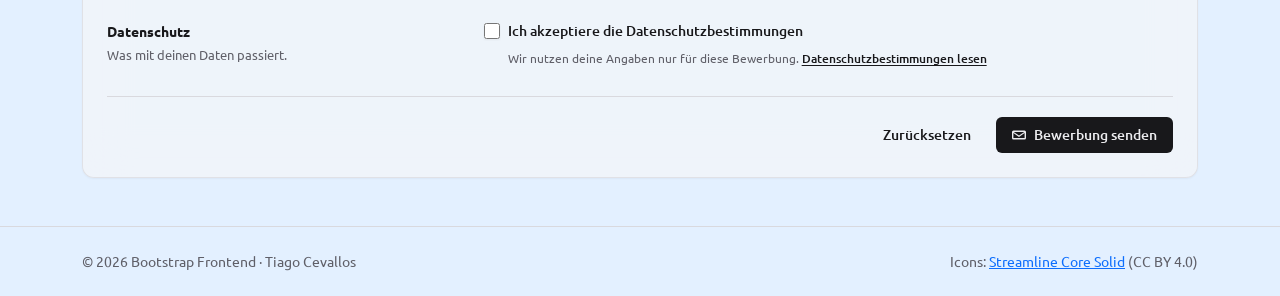
==== commit e42c9ed4: "redid the application form in a calmer settings layout like the shadcn example, titles and descripti" ====
--- a/index.html
+++ b/index.html
@@ -27,7 +27,7 @@
   />
   <link rel="stylesheet" href="https://cdn.jsdelivr.net/npm/leaflet@1.9.4/dist/leaflet.css" />
 
-  <link rel="stylesheet" href="styles.css?v=2026-11-26a" />
+  <link rel="stylesheet" href="styles.css?v=2026-11-26d" />
 </head>
 <body>
   <!-- Icons: Streamline Core Solid (CC BY 4.0, streamlinehq.com) als SVG-Sprite -->
@@ -55,6 +55,10 @@
     <symbol id="i-gauge" viewBox="0 0 14 14"><path fill="none" stroke="currentColor" stroke-width="1.4" stroke-linecap="round" d="M2.2 10.6a5.8 5.8 0 1 1 9.6 0M7 7.6l2.4-2.6"/><circle cx="7" cy="7.6" r="1.1" fill="currentColor"/></symbol>
     <symbol id="i-eye" viewBox="0 0 14 14"><path fill="none" stroke="currentColor" stroke-width="1.4" d="M.9 7S3.2 2.8 7 2.8 13.1 7 13.1 7 10.8 11.2 7 11.2.9 7 .9 7z"/><circle cx="7" cy="7" r="1.8" fill="currentColor"/></symbol>
     <symbol id="i-sunrise" viewBox="0 0 14 14"><path fill="none" stroke="currentColor" stroke-width="1.4" stroke-linecap="round" d="M1 11.4h12M3.8 11.4a3.2 3.2 0 0 1 6.4 0M7 2v2.2M2.3 5.6l1.4 1M11.7 5.6l-1.4 1"/></symbol>
+    <symbol id="i-mail" viewBox="0 0 14 14"><path fill="currentColor" d="M1.5 2.5h11A1.5 1.5 0 0 1 14 4v6a1.5 1.5 0 0 1-1.5 1.5h-11A1.5 1.5 0 0 1 0 10V4a1.5 1.5 0 0 1 1.5-1.5zm.2 1.4L7 7.6l5.3-3.7H1.7zm10.9 1.2L7.4 8.8a.7.7 0 0 1-.8 0L1.4 5.1V10c0 .1.1.1.1.1h11s.1 0 .1-.1V5.1z"/></symbol>
+    <symbol id="i-phone" viewBox="0 0 14 14"><path fill="currentColor" d="M4.2.5h5.6c.8 0 1.4.6 1.4 1.4v10.2c0 .8-.6 1.4-1.4 1.4H4.2c-.8 0-1.4-.6-1.4-1.4V1.9c0-.8.6-1.4 1.4-1.4zm0 1.4v10.2h5.6V1.9H4.2zm1.8 8.4h2a.6.6 0 0 1 0 1.2H6a.6.6 0 0 1 0-1.2z"/></symbol>
+    <symbol id="i-chat" viewBox="0 0 14 14"><path fill="currentColor" d="M2.5 1h9A1.5 1.5 0 0 1 13 2.5v6.3a1.5 1.5 0 0 1-1.5 1.5H6.4L3.3 12.8a.6.6 0 0 1-1-.5v-2H2.5A1.5 1.5 0 0 1 1 8.8V2.5A1.5 1.5 0 0 1 2.5 1zm1.6 3.6a.8.8 0 1 0 0 1.6.8.8 0 0 0 0-1.6zm2.9 0a.8.8 0 1 0 0 1.6.8.8 0 0 0 0-1.6zm2.9 0a.8.8 0 1 0 0 1.6.8.8 0 0 0 0-1.6z"/></symbol>
+    <symbol id="i-external" viewBox="0 0 14 14"><path fill="none" stroke="currentColor" stroke-width="1.4" stroke-linecap="round" stroke-linejoin="round" d="M8 1.7h4.3V6M12.2 1.8 6.4 7.6M10.6 8.6v2.6c0 .6-.5 1.1-1.1 1.1H2.8c-.6 0-1.1-.5-1.1-1.1V4.5c0-.6.5-1.1 1.1-1.1h2.6"/></symbol>
     <symbol id="i-pin" viewBox="0 0 14 14"><path fill="currentColor" fill-rule="evenodd" d="M7 0c2.622 0 4.806 2.184 4.806 4.805c0 .856-.294 1.7-.705 2.464c-.413.768-.959 1.484-1.501 2.094a16 16 0 0 1-1.521 1.49a9 9 0 0 1-.546.433a3 3 0 0 1-.195.13a1 1 0 0 1-.174.083a.54.54 0 0 1-.405-.03a1 1 0 0 1-.098-.053a3 3 0 0 1-.196-.133a9 9 0 0 1-.545-.435A16 16 0 0 1 4.4 9.352c-.542-.612-1.088-1.33-1.5-2.095c-.411-.762-.706-1.603-.706-2.452C2.194 2.184 4.378 0 7 0m0 6.24a1.435 1.435 0 1 1 0-2.87a1.435 1.435 0 0 1 0 2.87m3.1 3.916q.276-.31.55-.65h1.343c.2 0 .38.12.46.303l1.497 3.495a.5.5 0 0 1-.46.697H.51a.5.5 0 0 1-.46-.697l1.498-3.495a.5.5 0 0 1 .46-.303h1.355q.266.33.537.636c.662.746 1.33 1.376 1.85 1.821c.26.223.487.402.661.528q.13.095.232.157q.049.03.11.06q.03.014.079.03a.55.55 0 0 0 .414-.03q.06-.029.11-.059q.101-.061.231-.155c.174-.126.4-.304.661-.525c.52-.442 1.19-1.069 1.851-1.813" clip-rule="evenodd"/></symbol>
     <symbol id="i-warning" viewBox="0 0 14 14"><path fill="currentColor" fill-rule="evenodd" d="M6.218.226a1.5 1.5 0 0 1 2.117.596l.002.004l5.5 10.999A1.5 1.5 0 0 1 12.5 14h-11a1.5 1.5 0 0 1-1.336-2.174v-.001L5.664.826l.002-.004a1.5 1.5 0 0 1 .553-.596M7 4.125a.75.75 0 0 1 .75.75v3.25a.75.75 0 0 1-1.5 0v-3.25a.75.75 0 0 1 .75-.75m1 6.75a1 1 0 1 1-2 0a1 1 0 0 1 2 0" clip-rule="evenodd"/></symbol>
     <symbol id="i-cursor" viewBox="0 0 14 14"><path fill="currentColor" fill-rule="evenodd" d="M3.658.162a.75.75 0 0 1 .918.53l.449 1.673a.75.75 0 1 1-1.45.389L3.129 1.08a.75.75 0 0 1 .53-.919M.072 3.755a.75.75 0 0 0 .53.918l1.673.448a.75.75 0 1 0 .388-1.448L.99 3.224a.75.75 0 0 0-.918.53m4.4 1.965a1 1 0 0 1 1.264-1.265l7.12 2.375c.92.307.908 1.612-.018 1.902l-2.026.637l2.7 2.7a1 1 0 0 1-1.415 1.414l-2.706-2.707l-.642 2.046c-.29.925-1.596.937-1.903.017zM2.066 8.755a.75.75 0 1 1-1.061-1.06L2.231 6.47a.75.75 0 0 1 1.06 1.06zm6.46-6.591a.75.75 0 0 0-1.06-1.061L6.24 2.328a.75.75 0 0 0 1.061 1.06z" clip-rule="evenodd"/></symbol>
@@ -89,6 +93,7 @@
         <a href="#card-ev">Laden</a>
         <a href="#card-map">Karte</a>
         <a href="#card-sbb">ÖV</a>
+        <a href="#card-apply">Bewerbung</a>
       </nav>
       <div class="ui-header-actions">
         <button id="btn-cmdk" class="cmdk-trigger liquid-glass lg-btn" data-scale="22" data-bevel="10" data-aberration="2" type="button" aria-haspopup="dialog" aria-keyshortcuts="Control+K Meta+K" title="Befehlspalette (Ctrl+K)">
@@ -540,6 +545,195 @@
         </section>
       </div>
 
+
+      <!-- g) Bewerbungsformular Praktikum (Bootstrap-Formular, später an einen Endpoint)
+           Aufbau wie ein shadcn-"Settings"-Formular: links Titel + Beschreibung, rechts die Felder -->
+      <div class="col-12">
+        <section id="card-apply" class="ui-card apply" aria-labelledby="apply-title">
+          <div class="ui-card-header">
+            <div>
+              <h2 id="apply-title" class="ui-card-title">Bewerbung für ein Praktikum</h2>
+              <p class="ui-card-description">Fülle das Formular aus, wir melden uns innert einer Woche.</p>
+            </div>
+          </div>
+          <div class="ui-card-content">
+            <form id="apply-form" class="apply-form needs-validation" action="#" method="post" enctype="multipart/form-data" novalidate>
+
+              <!-- Persönliche Angaben -->
+              <fieldset class="apply-section">
+                <legend class="apply-legend">Persönliche Angaben</legend>
+                <p class="apply-desc">Wie du heisst und wann du geboren bist.</p>
+                <div class="apply-fields">
+                  <div class="row g-3">
+                    <div class="col-sm-6">
+                      <label class="form-label" for="apply-firstname">Vorname</label>
+                      <input type="text" class="form-control" id="apply-firstname" name="vorname" autocomplete="given-name" required minlength="2" maxlength="60" placeholder="Lena" aria-describedby="apply-firstname-help" />
+                      <div id="apply-firstname-help" class="form-text">Wie im Ausweis</div>
+                      <div class="invalid-feedback">Bitte gib deinen Vornamen ein.</div>
+                    </div>
+                    <div class="col-sm-6">
+                      <label class="form-label" for="apply-lastname">Name</label>
+                      <input type="text" class="form-control" id="apply-lastname" name="name" autocomplete="family-name" required minlength="2" maxlength="60" placeholder="Muster" aria-describedby="apply-lastname-help" />
+                      <div id="apply-lastname-help" class="form-text">Wie im Ausweis</div>
+                      <div class="invalid-feedback">Bitte gib deinen Namen ein.</div>
+                    </div>
+                    <div class="col-sm-6">
+                      <label class="form-label" for="apply-gender">Geschlecht</label>
+                      <select class="form-select" id="apply-gender" name="geschlecht" autocomplete="sex" required>
+                        <option value="" selected disabled>Bitte wählen</option>
+                        <option value="weiblich">Weiblich</option>
+                        <option value="männlich">Männlich</option>
+                        <option value="divers">Divers</option>
+                        <option value="keine-angabe">Keine Angabe</option>
+                      </select>
+                      <div class="form-text">Für die richtige Anrede</div>
+                      <div class="invalid-feedback">Bitte wähle eine Option.</div>
+                    </div>
+                    <div class="col-sm-6">
+                      <label class="form-label" for="apply-birthdate">Geburtsdatum</label>
+                      <input type="date" class="form-control" id="apply-birthdate" name="geburtsdatum" autocomplete="bday" required min="1950-01-01" aria-describedby="apply-birthdate-help" />
+                      <div id="apply-birthdate-help" class="form-text">Mindestens 14 Jahre alt</div>
+                      <div class="invalid-feedback">Bitte wähle ein gültiges Geburtsdatum.</div>
+                    </div>
+                  </div>
+                </div>
+              </fieldset>
+
+              <!-- Adresse -->
+              <fieldset class="apply-section">
+                <legend class="apply-legend">Adresse</legend>
+                <p class="apply-desc">Wo du wohnst.</p>
+                <div class="apply-fields">
+                  <div class="row g-3">
+                    <div class="col-8 col-sm-9">
+                      <label class="form-label" for="apply-street">Strasse</label>
+                      <input type="text" class="form-control" id="apply-street" name="strasse" autocomplete="address-line1" required maxlength="80" placeholder="Bahnhofstrasse" />
+                      <div class="invalid-feedback">Bitte gib deine Strasse ein.</div>
+                    </div>
+                    <div class="col-4 col-sm-3">
+                      <label class="form-label" for="apply-streetno">Nr.</label>
+                      <input type="text" class="form-control" id="apply-streetno" name="hausnummer" required maxlength="8" pattern="[0-9]{1,4}[a-zA-Z]?" placeholder="12a" />
+                      <div class="invalid-feedback">z.B. 12 oder 12a</div>
+                    </div>
+                    <div class="col-4 col-sm-3">
+                      <label class="form-label" for="apply-zip">PLZ</label>
+                      <input type="text" class="form-control" id="apply-zip" name="plz" autocomplete="postal-code" inputmode="numeric" required pattern="[1-9][0-9]{3}" maxlength="4" placeholder="8400" aria-describedby="apply-zip-help" />
+                      <div id="apply-zip-help" class="form-text">4-stellig</div>
+                      <div class="invalid-feedback">4-stellige PLZ</div>
+                    </div>
+                    <div class="col-8 col-sm-9">
+                      <label class="form-label" for="apply-city">Ort</label>
+                      <input type="text" class="form-control" id="apply-city" name="ort" autocomplete="address-level2" required maxlength="60" placeholder="Winterthur" />
+                      <div class="invalid-feedback">Bitte gib deinen Wohnort ein.</div>
+                    </div>
+                  </div>
+                </div>
+              </fieldset>
+
+              <!-- Kontakt -->
+              <fieldset class="apply-section">
+                <legend class="apply-legend">Kontakt</legend>
+                <p class="apply-desc">Wie wir dich erreichen.</p>
+                <div class="apply-fields">
+                  <div class="row g-3">
+                    <div class="col-12">
+                      <label class="form-label" for="apply-email">E-Mail</label>
+                      <div class="apply-icon-field">
+                        <input type="email" class="form-control" id="apply-email" name="email" autocomplete="email" required placeholder="name@beispiel.ch" aria-describedby="apply-email-help" />
+                        <svg class="ic" aria-hidden="true"><use href="#i-mail"/></svg>
+                        <div class="invalid-feedback">Bitte gib eine gültige E-Mail-Adresse ein.</div>
+                      </div>
+                      <div id="apply-email-help" class="form-text">Wir geben deine Adresse nicht weiter</div>
+                    </div>
+                    <div class="col-sm-6">
+                      <label class="form-label" for="apply-phone">Handy-Nummer</label>
+                      <div class="apply-icon-field">
+                        <input type="tel" class="form-control" id="apply-phone" name="handy" autocomplete="tel" inputmode="tel" required
+                               pattern="(\+41|0041|0)\s?7[5-9](\s?[0-9]){7}" placeholder="079 123 45 67" aria-describedby="apply-phone-help" />
+                        <svg class="ic" aria-hidden="true"><use href="#i-phone"/></svg>
+                        <div class="invalid-feedback">Bitte gib eine Schweizer Handy-Nummer ein.</div>
+                      </div>
+                      <div id="apply-phone-help" class="form-text">Schweizer Nummer, z.B. +41 79 123 45 67</div>
+                    </div>
+                    <div class="col-sm-6">
+                      <span class="form-label d-block" id="apply-contactpref-label">Bevorzugte Kontaktaufnahme</span>
+                      <div class="apply-radios" role="radiogroup" aria-labelledby="apply-contactpref-label">
+                        <div class="form-check">
+                          <input class="form-check-input" type="radio" name="kontaktart" id="apply-pref-mail" value="email" required checked />
+                          <label class="form-check-label" for="apply-pref-mail">E-Mail</label>
+                        </div>
+                        <div class="form-check">
+                          <input class="form-check-input" type="radio" name="kontaktart" id="apply-pref-phone" value="telefon" />
+                          <label class="form-check-label" for="apply-pref-phone">Anruf (werktags 8–17 Uhr)</label>
+                        </div>
+                        <div class="form-check">
+                          <input class="form-check-input" type="radio" name="kontaktart" id="apply-pref-sms" value="sms" />
+                          <label class="form-check-label" for="apply-pref-sms">SMS</label>
+                        </div>
+                      </div>
+                    </div>
+                  </div>
+                </div>
+              </fieldset>
+
+              <!-- Bewerbung -->
+              <fieldset class="apply-section">
+                <legend class="apply-legend">Bewerbung</legend>
+                <p class="apply-desc">Warum du zu uns passt, dein Lebenslauf und deine Arbeiten.</p>
+                <div class="apply-fields">
+                  <div class="row g-3">
+                    <div class="col-12">
+                      <label class="form-label" for="apply-motivation">Motivationsschreiben</label>
+                      <textarea class="form-control" id="apply-motivation" name="motivation" rows="5" required minlength="150" maxlength="3000"
+                                placeholder="Warum möchtest du ein Praktikum bei uns machen? Was bringst du mit?" aria-describedby="apply-motivation-count"></textarea>
+                      <div class="form-text apply-counter" id="apply-motivation-count" aria-live="polite">Mindestens 150 Zeichen</div>
+                      <div class="invalid-feedback">Bitte schreibe mindestens 150 Zeichen.</div>
+                    </div>
+                    <div class="col-sm-6">
+                      <label class="form-label" for="apply-cv">Lebenslauf</label>
+                      <input type="file" class="form-control" id="apply-cv" name="lebenslauf" accept=".pdf,application/pdf" required aria-describedby="apply-cv-help" />
+                      <div id="apply-cv-help" class="form-text">PDF, höchstens 5 MB</div>
+                      <div class="invalid-feedback" id="apply-cv-error">Bitte lade deinen Lebenslauf als PDF hoch (max. 5 MB).</div>
+                    </div>
+                    <div class="col-sm-6">
+                      <label class="form-label" for="apply-portfolio">Portfolio <span class="apply-optional">optional</span></label>
+                      <div class="apply-icon-field">
+                        <input type="url" class="form-control" id="apply-portfolio" name="portfolio" autocomplete="url" placeholder="https://github.com/…" aria-describedby="apply-portfolio-help" />
+                        <svg class="ic" aria-hidden="true"><use href="#i-external"/></svg>
+                        <div class="invalid-feedback">Bitte gib eine vollständige Adresse mit https:// ein.</div>
+                      </div>
+                      <div id="apply-portfolio-help" class="form-text">Link zu GitHub, Behance oder deiner Website</div>
+                    </div>
+                  </div>
+                </div>
+              </fieldset>
+
+              <!-- Datenschutz -->
+              <fieldset class="apply-section">
+                <legend class="apply-legend">Datenschutz</legend>
+                <p class="apply-desc">Was mit deinen Daten passiert.</p>
+                <div class="apply-fields">
+                  <div class="form-check apply-consent">
+                    <input class="form-check-input" type="checkbox" id="apply-consent" name="datenschutz" value="akzeptiert" required aria-describedby="apply-consent-help" />
+                    <label class="form-check-label" for="apply-consent">Ich akzeptiere die Datenschutzbestimmungen</label>
+                    <div id="apply-consent-help" class="form-text">
+                      Wir nutzen deine Angaben nur für diese Bewerbung.
+                      <a href="https://www.edoeb.admin.ch/de/datenschutz" target="_blank" rel="noopener noreferrer">Datenschutzbestimmungen lesen<span class="visually-hidden"> (öffnet in neuem Fenster)</span></a>
+                    </div>
+                    <div class="invalid-feedback">Bitte akzeptiere die Datenschutzbestimmungen.</div>
+                  </div>
+                </div>
+              </fieldset>
+
+              <div class="apply-actions">
+                <p id="apply-status" class="apply-status" role="status" aria-live="polite"></p>
+                <button type="reset" class="ui-btn ui-btn-ghost apply-reset">Zurücksetzen</button>
+                <button type="submit" class="ui-btn apply-submit"><svg class="ic" aria-hidden="true"><use href="#i-mail"/></svg>Bewerbung senden</button>
+              </div>
+            </form>
+          </div>
+        </section>
+      </div>
     </div>
   </main>
 
@@ -651,6 +845,6 @@
   <script src="https://cdnjs.cloudflare.com/ajax/libs/gsap/3.12.5/gsap.min.js"></script>
   <script src="https://cdnjs.cloudflare.com/ajax/libs/gsap/3.12.5/ScrollTrigger.min.js"></script>
 
-  <script src="app.js?v=2026-11-26a"></script>
+  <script src="app.js?v=2026-11-26d"></script>
 </body>
 </html>
--- a/styles.css
+++ b/styles.css
@@ -3556,3 +3556,121 @@
 #card-cat .ui-card-footer { flex-wrap: wrap; }
 #card-cat #btn-cat { flex: 1 1 200px; width: auto; }
 .cat-google-btn { flex: 1 1 140px; white-space: nowrap; }
+
+/* ═════════════════════════════════════════════════════════════════════════════
+   Bewerbungsformular (Praktikum) – ruhiges Settings-Layout im shadcn-Stil:
+   links Titel + Beschreibung, rechts die Felder; Bootstrap-Felder mit unseren Tokens
+   ═════════════════════════════════════════════════════════════════════════════ */
+.apply .ui-card-content { padding-top: 8px; }
+.apply-section {
+  display: grid; grid-template-columns: 1fr; gap: 4px 32px;
+  margin: 0; padding: 28px 0; border: 0; border-top: 1px solid var(--border); min-width: 0;
+}
+.apply-section:first-of-type { padding-top: 24px; }
+.apply .ui-card-header { padding-bottom: 4px; }
+@media (min-width: 992px) {
+  .apply-section { grid-template-columns: minmax(0, 1fr) minmax(0, 2fr); grid-template-rows: auto 1fr; }
+  .apply-fields { grid-column: 2; grid-row: 1 / span 2; }
+}
+/* float: left = keine "gerenderte" Legende auf der Rahmenlinie, sondern ein normales Grid-Element links */
+.apply-legend { float: left; width: 100%; margin: 0; padding: 0; font-size: 14px; font-weight: 600; line-height: 1.4; }
+.apply-desc { margin: 0 0 12px; font-size: 13px; line-height: 1.5; color: var(--muted-foreground); }
+@media (min-width: 992px) { .apply-desc { margin: 0; max-width: 260px; } }
+.apply-optional { margin-left: 4px; font-size: 12px; font-weight: 400; color: var(--muted-foreground); }
+
+/* Felder */
+.apply .form-label { margin-bottom: 6px; font-size: 14px; font-weight: 500; line-height: 1.2; color: var(--foreground); }
+.apply .form-control, .apply .form-select {
+  height: 36px; padding: 6px 12px; border-radius: var(--radius); font-size: 14px;
+  color: var(--foreground); background-color: var(--background); border: 1px solid var(--input);
+  box-shadow: 0 1px 2px rgba(0,0,0,.05); transition: border-color 150ms, box-shadow 150ms;
+}
+.apply textarea.form-control { height: auto; min-height: 112px; resize: vertical; line-height: 1.5; padding-top: 8px; }
+.apply .form-control::placeholder { color: var(--muted-foreground); opacity: 1; }
+.apply .form-control:focus, .apply .form-select:focus {
+  border-color: var(--ring); box-shadow: 0 0 0 3px color-mix(in srgb, var(--ring) 30%, transparent);
+}
+.apply .form-select { padding-right: 32px; background-position: right 10px center; background-size: 14px 10px; }
+html[data-mode="dark"] .apply .form-select {
+  background-image: url("data:image/svg+xml,%3csvg xmlns='http://www.w3.org/2000/svg' viewBox='0 0 16 16'%3e%3cpath fill='none' stroke='%23a8a8b0' stroke-linecap='round' stroke-linejoin='round' stroke-width='2' d='m2 5 6 6 6-6'/%3e%3c/svg%3e");
+}
+.apply .form-select option { color: initial; }
+.apply .form-control[type="file"] { padding: 0; line-height: 34px; }
+.apply .form-control::file-selector-button {
+  height: 34px; margin: 0 12px 0 0; padding: 0 12px; border: 0; border-right: 1px solid var(--input);
+  background: var(--muted); color: var(--foreground); font-size: 13px; font-weight: 500;
+}
+html[data-mode="dark"] .apply input[type="date"] { color-scheme: dark; }
+.apply .form-text { margin-top: 6px; font-size: 12px; line-height: 1.4; color: var(--muted-foreground); }
+.apply .form-text a { color: var(--foreground); font-weight: 500; text-decoration: underline; text-underline-offset: 2px; }
+
+/* Icon im Feld (rechts, wie im Vorbild) */
+.apply-icon-field { position: relative; }
+.apply-icon-field .form-control { padding-right: 36px; }
+.apply-icon-field > .ic { position: absolute; right: 12px; top: 18px; transform: translateY(-50%); width: 14px; height: 14px; color: var(--muted-foreground); pointer-events: none; }
+
+/* Radios + Checkbox im shadcn-Stil */
+.apply .form-check { display: flex; align-items: flex-start; gap: 8px; min-height: 0; margin: 0; padding: 0; }
+.apply .form-check-input {
+  float: none; flex: none; width: 16px; height: 16px; margin: 1px 0 0;
+  background-color: var(--background); border: 1px solid var(--input); box-shadow: 0 1px 2px rgba(0,0,0,.05);
+}
+.apply .form-check-input:focus { border-color: var(--ring); box-shadow: 0 0 0 3px color-mix(in srgb, var(--ring) 30%, transparent); }
+.apply .form-check-input:checked { background-color: var(--foreground); border-color: var(--foreground); }
+html[data-mode="dark"] .apply .form-check-input[type="checkbox"]:checked {
+  background-image: url("data:image/svg+xml,%3csvg xmlns='http://www.w3.org/2000/svg' viewBox='0 0 20 20'%3e%3cpath fill='none' stroke='%23111' stroke-linecap='round' stroke-linejoin='round' stroke-width='3' d='m6 10 3 3 6-6'/%3e%3c/svg%3e");
+}
+.apply .form-check-input[type="radio"]:checked {
+  background-color: var(--background); background-image: none;
+  box-shadow: inset 0 0 0 3px var(--background), inset 0 0 0 8px var(--foreground);
+}
+.apply .form-check-label { font-size: 14px; line-height: 1.3; }
+.apply-radios { display: flex; flex-direction: column; gap: 10px; padding-top: 4px; }
+.apply-consent { flex-wrap: wrap; }
+.apply-consent .form-check-label { flex: 1 1 0; min-width: 0; font-weight: 500; }   /* bleibt neben der Checkbox */
+.apply-consent .form-text, .apply-consent .invalid-feedback { flex-basis: 100%; margin: 2px 0 0 24px; }
+
+/* Validierung: nur Fehler zeigen (rot), gültige Felder bleiben ruhig – ohne Häkchen-Icons */
+.apply .was-validated .form-control:valid, .apply .form-control.is-valid,
+.apply .was-validated .form-select:valid, .apply .form-select.is-valid {
+  border-color: var(--input); background-image: none; padding-right: 12px;
+}
+.apply .was-validated .apply-icon-field .form-control:valid { padding-right: 36px; }
+.apply .was-validated .form-select:valid { padding-right: 32px; }
+html[data-mode="dark"] .apply .was-validated .form-select:valid {
+  background-image: url("data:image/svg+xml,%3csvg xmlns='http://www.w3.org/2000/svg' viewBox='0 0 16 16'%3e%3cpath fill='none' stroke='%23a8a8b0' stroke-linecap='round' stroke-linejoin='round' stroke-width='2' d='m2 5 6 6 6-6'/%3e%3c/svg%3e");
+}
+.apply .was-validated .form-check-input:valid ~ .form-check-label { color: inherit; }
+.apply .was-validated .form-check-input:valid { border-color: var(--input); }
+.apply .was-validated .form-check-input:valid:checked { border-color: var(--foreground); background-color: var(--foreground); }
+.apply .was-validated .form-check-input[type="radio"]:valid:checked { background-color: var(--background); }
+.apply .was-validated .form-control:invalid, .apply .form-control.is-invalid,
+.apply .was-validated .form-select:invalid {
+  border-color: var(--destructive); background-image: none; padding-right: 12px;
+}
+.apply .was-validated .apply-icon-field .form-control:invalid { padding-right: 36px; }
+.apply .was-validated .form-control:invalid:focus, .apply .was-validated .form-select:invalid:focus {
+  box-shadow: 0 0 0 3px color-mix(in srgb, var(--destructive) 22%, transparent);
+}
+.apply .was-validated .form-check-input:invalid { border-color: var(--destructive); }
+.apply .was-validated .form-check-input:invalid ~ .form-check-label { color: inherit; }
+.apply .invalid-feedback { margin-top: 6px; font-size: 12px; color: var(--destructive); }
+/* Ist ein Fehler sichtbar, den Hilfetext darunter ausblenden */
+.apply .was-validated .form-control:invalid ~ .form-text,
+.apply .was-validated .apply-icon-field:has(:invalid) ~ .form-text,
+.apply .was-validated .form-select:invalid ~ .form-text { display: none; }
+
+/* Aktionen rechts unten: ruhiger Zurücksetzen-Knopf + dunkler Hauptknopf */
+.apply-actions { display: flex; flex-wrap: wrap; align-items: center; justify-content: flex-end; gap: 8px; padding-top: 20px; border-top: 1px solid var(--border); }
+.apply-status { margin: 0 auto 0 0; font-size: 13px; color: var(--muted-foreground); }
+.apply-status[data-state="ok"] { color: var(--foreground); }
+.apply-status[data-state="error"] { color: var(--destructive); }
+.apply-reset, .apply-submit { height: 36px; padding: 0 16px; font-size: 14px; }
+.apply-submit { background: var(--foreground); color: var(--background); border: 0; }
+.apply-submit:hover { background: color-mix(in srgb, var(--foreground) 88%, var(--background)); }
+.apply-submit .ic { width: 14px; height: 14px; }
+.apply-submit:focus-visible { outline: 2px solid var(--ring); outline-offset: 2px; }
+@media (max-width: 575px) {
+  .apply-status { flex-basis: 100%; }
+  .apply-reset, .apply-submit { flex: 1 1 0; }
+}
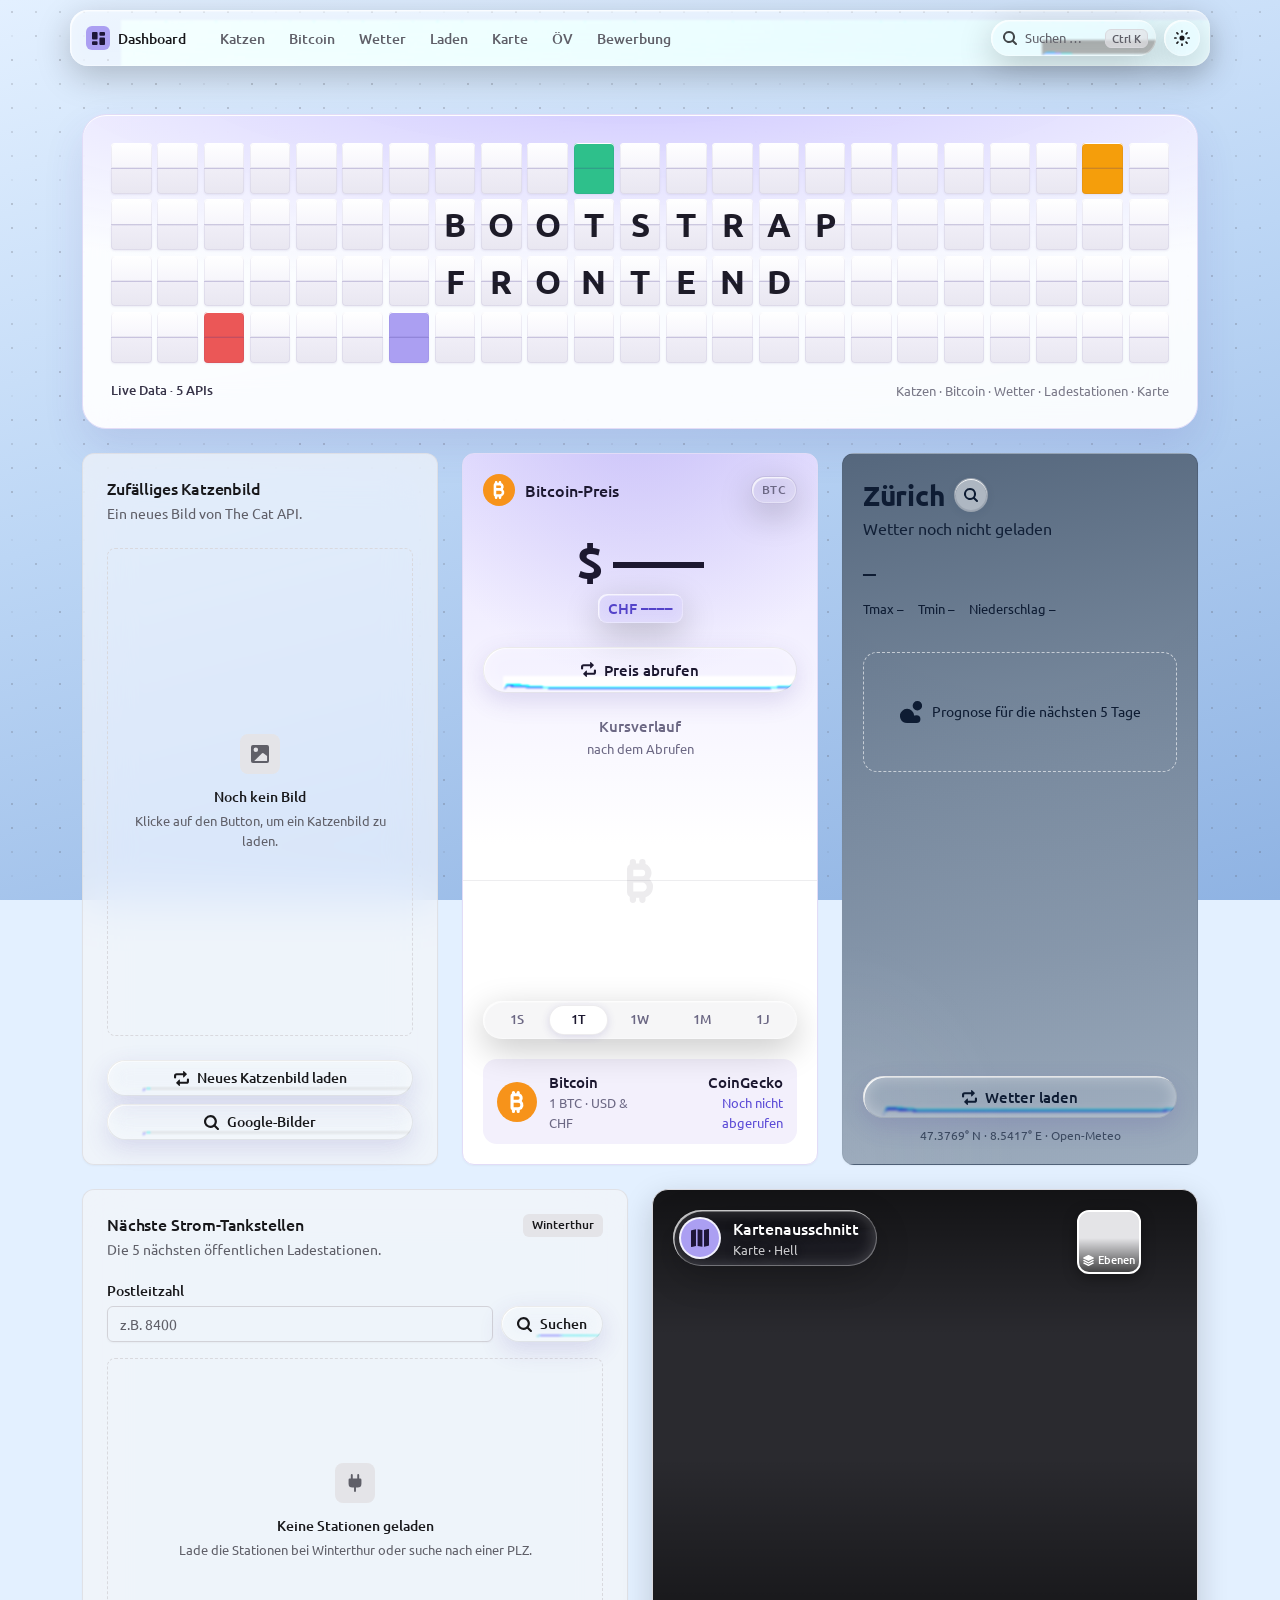
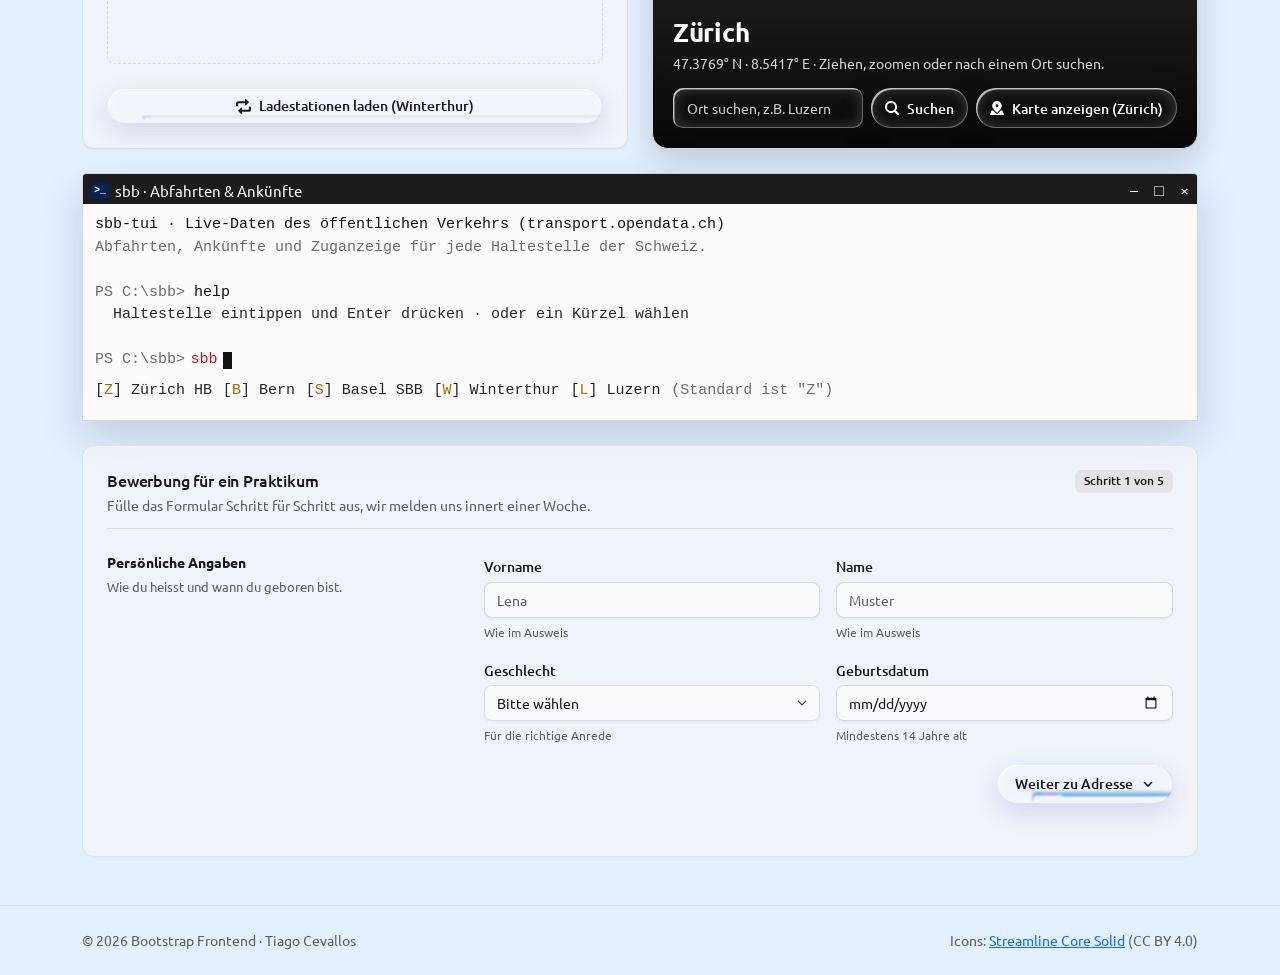
==== commit 995ccd4e: "the application form now suggests real swiss addresses while typing like shopify and fills street, n" ====
--- a/index.html
+++ b/index.html
@@ -27,7 +27,7 @@
   />
   <link rel="stylesheet" href="https://cdn.jsdelivr.net/npm/leaflet@1.9.4/dist/leaflet.css" />
 
-  <link rel="stylesheet" href="styles.css?v=2026-11-26d" />
+  <link rel="stylesheet" href="styles.css?v=2026-11-26l" />
 </head>
 <body>
   <!-- Icons: Streamline Core Solid (CC BY 4.0, streamlinehq.com) als SVG-Sprite -->
@@ -59,6 +59,7 @@
     <symbol id="i-phone" viewBox="0 0 14 14"><path fill="currentColor" d="M4.2.5h5.6c.8 0 1.4.6 1.4 1.4v10.2c0 .8-.6 1.4-1.4 1.4H4.2c-.8 0-1.4-.6-1.4-1.4V1.9c0-.8.6-1.4 1.4-1.4zm0 1.4v10.2h5.6V1.9H4.2zm1.8 8.4h2a.6.6 0 0 1 0 1.2H6a.6.6 0 0 1 0-1.2z"/></symbol>
     <symbol id="i-chat" viewBox="0 0 14 14"><path fill="currentColor" d="M2.5 1h9A1.5 1.5 0 0 1 13 2.5v6.3a1.5 1.5 0 0 1-1.5 1.5H6.4L3.3 12.8a.6.6 0 0 1-1-.5v-2H2.5A1.5 1.5 0 0 1 1 8.8V2.5A1.5 1.5 0 0 1 2.5 1zm1.6 3.6a.8.8 0 1 0 0 1.6.8.8 0 0 0 0-1.6zm2.9 0a.8.8 0 1 0 0 1.6.8.8 0 0 0 0-1.6zm2.9 0a.8.8 0 1 0 0 1.6.8.8 0 0 0 0-1.6z"/></symbol>
     <symbol id="i-external" viewBox="0 0 14 14"><path fill="none" stroke="currentColor" stroke-width="1.4" stroke-linecap="round" stroke-linejoin="round" d="M8 1.7h4.3V6M12.2 1.8 6.4 7.6M10.6 8.6v2.6c0 .6-.5 1.1-1.1 1.1H2.8c-.6 0-1.1-.5-1.1-1.1V4.5c0-.6.5-1.1 1.1-1.1h2.6"/></symbol>
+    <symbol id="i-chevron-down" viewBox="0 0 14 14"><path fill="none" stroke="currentColor" stroke-width="1.6" stroke-linecap="round" stroke-linejoin="round" d="m3.5 5.5 3.5 3.5 3.5-3.5"/></symbol>
     <symbol id="i-pin" viewBox="0 0 14 14"><path fill="currentColor" fill-rule="evenodd" d="M7 0c2.622 0 4.806 2.184 4.806 4.805c0 .856-.294 1.7-.705 2.464c-.413.768-.959 1.484-1.501 2.094a16 16 0 0 1-1.521 1.49a9 9 0 0 1-.546.433a3 3 0 0 1-.195.13a1 1 0 0 1-.174.083a.54.54 0 0 1-.405-.03a1 1 0 0 1-.098-.053a3 3 0 0 1-.196-.133a9 9 0 0 1-.545-.435A16 16 0 0 1 4.4 9.352c-.542-.612-1.088-1.33-1.5-2.095c-.411-.762-.706-1.603-.706-2.452C2.194 2.184 4.378 0 7 0m0 6.24a1.435 1.435 0 1 1 0-2.87a1.435 1.435 0 0 1 0 2.87m3.1 3.916q.276-.31.55-.65h1.343c.2 0 .38.12.46.303l1.497 3.495a.5.5 0 0 1-.46.697H.51a.5.5 0 0 1-.46-.697l1.498-3.495a.5.5 0 0 1 .46-.303h1.355q.266.33.537.636c.662.746 1.33 1.376 1.85 1.821c.26.223.487.402.661.528q.13.095.232.157q.049.03.11.06q.03.014.079.03a.55.55 0 0 0 .414-.03q.06-.029.11-.059q.101-.061.231-.155c.174-.126.4-.304.661-.525c.52-.442 1.19-1.069 1.851-1.813" clip-rule="evenodd"/></symbol>
     <symbol id="i-warning" viewBox="0 0 14 14"><path fill="currentColor" fill-rule="evenodd" d="M6.218.226a1.5 1.5 0 0 1 2.117.596l.002.004l5.5 10.999A1.5 1.5 0 0 1 12.5 14h-11a1.5 1.5 0 0 1-1.336-2.174v-.001L5.664.826l.002-.004a1.5 1.5 0 0 1 .553-.596M7 4.125a.75.75 0 0 1 .75.75v3.25a.75.75 0 0 1-1.5 0v-3.25a.75.75 0 0 1 .75-.75m1 6.75a1 1 0 1 1-2 0a1 1 0 0 1 2 0" clip-rule="evenodd"/></symbol>
     <symbol id="i-cursor" viewBox="0 0 14 14"><path fill="currentColor" fill-rule="evenodd" d="M3.658.162a.75.75 0 0 1 .918.53l.449 1.673a.75.75 0 1 1-1.45.389L3.129 1.08a.75.75 0 0 1 .53-.919M.072 3.755a.75.75 0 0 0 .53.918l1.673.448a.75.75 0 1 0 .388-1.448L.99 3.224a.75.75 0 0 0-.918.53m4.4 1.965a1 1 0 0 1 1.264-1.265l7.12 2.375c.92.307.908 1.612-.018 1.902l-2.026.637l2.7 2.7a1 1 0 0 1-1.415 1.414l-2.706-2.707l-.642 2.046c-.29.925-1.596.937-1.903.017zM2.066 8.755a.75.75 0 1 1-1.061-1.06L2.231 6.47a.75.75 0 0 1 1.06 1.06zm6.46-6.591a.75.75 0 0 0-1.06-1.061L6.24 2.328a.75.75 0 0 0 1.061 1.06z" clip-rule="evenodd"/></symbol>
@@ -553,29 +554,30 @@
           <div class="ui-card-header">
             <div>
               <h2 id="apply-title" class="ui-card-title">Bewerbung für ein Praktikum</h2>
-              <p class="ui-card-description">Fülle das Formular aus, wir melden uns innert einer Woche.</p>
-            </div>
+              <p class="ui-card-description">Fülle das Formular Schritt für Schritt aus, wir melden uns innert einer Woche.</p>
+            </div>
+            <span id="apply-progress" class="ui-badge ui-badge-secondary" aria-live="polite">Schritt 1 von 5</span>
           </div>
           <div class="ui-card-content">
             <form id="apply-form" class="apply-form needs-validation" action="#" method="post" enctype="multipart/form-data" novalidate>
 
               <!-- Persönliche Angaben -->
-              <fieldset class="apply-section">
+              <fieldset class="apply-section" id="apply-step-1" data-step="1">
                 <legend class="apply-legend">Persönliche Angaben</legend>
                 <p class="apply-desc">Wie du heisst und wann du geboren bist.</p>
                 <div class="apply-fields">
                   <div class="row g-3">
                     <div class="col-sm-6">
                       <label class="form-label" for="apply-firstname">Vorname</label>
-                      <input type="text" class="form-control" id="apply-firstname" name="vorname" autocomplete="given-name" required minlength="2" maxlength="60" placeholder="Lena" aria-describedby="apply-firstname-help" />
+                      <input type="text" class="form-control" id="apply-firstname" name="vorname" autocomplete="given-name" required minlength="2" maxlength="60" pattern="[A-Za-zÀ-ÖØ-öø-ÿ]+([ '\-\.]+[A-Za-zÀ-ÖØ-öø-ÿ]+)*\.?" placeholder="Lena" aria-describedby="apply-firstname-help" />
                       <div id="apply-firstname-help" class="form-text">Wie im Ausweis</div>
-                      <div class="invalid-feedback">Bitte gib deinen Vornamen ein.</div>
+                      <div class="invalid-feedback">Bitte gib deinen Vornamen ein (nur Buchstaben).</div>
                     </div>
                     <div class="col-sm-6">
                       <label class="form-label" for="apply-lastname">Name</label>
-                      <input type="text" class="form-control" id="apply-lastname" name="name" autocomplete="family-name" required minlength="2" maxlength="60" placeholder="Muster" aria-describedby="apply-lastname-help" />
+                      <input type="text" class="form-control" id="apply-lastname" name="name" autocomplete="family-name" required minlength="2" maxlength="60" pattern="[A-Za-zÀ-ÖØ-öø-ÿ]+([ '\-\.]+[A-Za-zÀ-ÖØ-öø-ÿ]+)*" placeholder="Muster" aria-describedby="apply-lastname-help" />
                       <div id="apply-lastname-help" class="form-text">Wie im Ausweis</div>
-                      <div class="invalid-feedback">Bitte gib deinen Namen ein.</div>
+                      <div class="invalid-feedback">Bitte gib deinen Namen ein (nur Buchstaben).</div>
                     </div>
                     <div class="col-sm-6">
                       <label class="form-label" for="apply-gender">Geschlecht</label>
@@ -596,42 +598,54 @@
                       <div class="invalid-feedback">Bitte wähle ein gültiges Geburtsdatum.</div>
                     </div>
                   </div>
+                  <div class="apply-next">
+                    <button type="button" class="ui-btn ui-btn-default liquid-glass lg-btn apply-next-btn" data-scale="26" data-bevel="10" data-aberration="2" data-next="2" aria-controls="apply-step-2" aria-expanded="false">Weiter zu Adresse<svg class="ic" aria-hidden="true"><use href="#i-chevron-down"/></svg></button>
+                  </div>
                 </div>
               </fieldset>
 
               <!-- Adresse -->
-              <fieldset class="apply-section">
+              <fieldset class="apply-section" id="apply-step-2" data-step="2" hidden>
                 <legend class="apply-legend">Adresse</legend>
                 <p class="apply-desc">Wo du wohnst.</p>
                 <div class="apply-fields">
                   <div class="row g-3">
                     <div class="col-8 col-sm-9">
                       <label class="form-label" for="apply-street">Strasse</label>
-                      <input type="text" class="form-control" id="apply-street" name="strasse" autocomplete="address-line1" required maxlength="80" placeholder="Bahnhofstrasse" />
-                      <div class="invalid-feedback">Bitte gib deine Strasse ein.</div>
+                      <div class="apply-addr">
+                        <input type="text" class="form-control" id="apply-street" name="strasse" autocomplete="off" required maxlength="80" placeholder="Adresse suchen, z.B. Bahnhofstrasse 12 Winterthur"
+                               role="combobox" aria-autocomplete="list" aria-expanded="false" aria-controls="apply-addr-list" aria-describedby="apply-street-help" />
+                        <ul id="apply-addr-list" class="apply-addr-list" role="listbox" aria-label="Adressvorschläge" hidden></ul>
+                        <div class="invalid-feedback" id="apply-street-error">Bitte gib deine Strasse ein.</div>
+                      </div>
+                      <div id="apply-street-help" class="form-text">Tippen und eine Adresse aus der Liste wählen</div>
                     </div>
                     <div class="col-4 col-sm-3">
                       <label class="form-label" for="apply-streetno">Nr.</label>
-                      <input type="text" class="form-control" id="apply-streetno" name="hausnummer" required maxlength="8" pattern="[0-9]{1,4}[a-zA-Z]?" placeholder="12a" />
+                      <input type="text" class="form-control" id="apply-streetno" name="hausnummer" required maxlength="8" pattern="[0-9]{1,4}(\.[0-9]{1,2})?[a-zA-Z]?" placeholder="12a" />
                       <div class="invalid-feedback">z.B. 12 oder 12a</div>
                     </div>
                     <div class="col-4 col-sm-3">
                       <label class="form-label" for="apply-zip">PLZ</label>
                       <input type="text" class="form-control" id="apply-zip" name="plz" autocomplete="postal-code" inputmode="numeric" required pattern="[1-9][0-9]{3}" maxlength="4" placeholder="8400" aria-describedby="apply-zip-help" />
                       <div id="apply-zip-help" class="form-text">4-stellig</div>
-                      <div class="invalid-feedback">4-stellige PLZ</div>
+                      <div class="invalid-feedback" id="apply-zip-error">4-stellige PLZ</div>
                     </div>
                     <div class="col-8 col-sm-9">
                       <label class="form-label" for="apply-city">Ort</label>
-                      <input type="text" class="form-control" id="apply-city" name="ort" autocomplete="address-level2" required maxlength="60" placeholder="Winterthur" />
-                      <div class="invalid-feedback">Bitte gib deinen Wohnort ein.</div>
-                    </div>
+                      <input type="text" class="form-control" id="apply-city" name="ort" autocomplete="address-level2" required maxlength="60" placeholder="Winterthur"
+                             pattern="[A-Za-zÀ-ÖØ-öø-ÿ]+([ '\-\.\/]+[A-Za-zÀ-ÖØ-öø-ÿ]+)*\.?" />
+                      <div class="invalid-feedback" id="apply-city-error">Bitte gib deinen Wohnort ein (ohne Zahlen).</div>
+                    </div>
+                  </div>
+                  <div class="apply-next">
+                    <button type="button" class="ui-btn ui-btn-default liquid-glass lg-btn apply-next-btn" data-scale="26" data-bevel="10" data-aberration="2" data-next="3" aria-controls="apply-step-3" aria-expanded="false">Weiter zu Kontakt<svg class="ic" aria-hidden="true"><use href="#i-chevron-down"/></svg></button>
                   </div>
                 </div>
               </fieldset>
 
               <!-- Kontakt -->
-              <fieldset class="apply-section">
+              <fieldset class="apply-section" id="apply-step-3" data-step="3" hidden>
                 <legend class="apply-legend">Kontakt</legend>
                 <p class="apply-desc">Wie wir dich erreichen.</p>
                 <div class="apply-fields">
@@ -639,7 +653,7 @@
                     <div class="col-12">
                       <label class="form-label" for="apply-email">E-Mail</label>
                       <div class="apply-icon-field">
-                        <input type="email" class="form-control" id="apply-email" name="email" autocomplete="email" required placeholder="name@beispiel.ch" aria-describedby="apply-email-help" />
+                        <input type="email" class="form-control" id="apply-email" name="email" autocomplete="email" required pattern="[^@\s]+@[^@\s]+\.[A-Za-z]{2,}" placeholder="name@beispiel.ch" aria-describedby="apply-email-help" />
                         <svg class="ic" aria-hidden="true"><use href="#i-mail"/></svg>
                         <div class="invalid-feedback">Bitte gib eine gültige E-Mail-Adresse ein.</div>
                       </div>
@@ -673,11 +687,14 @@
                       </div>
                     </div>
                   </div>
+                  <div class="apply-next">
+                    <button type="button" class="ui-btn ui-btn-default liquid-glass lg-btn apply-next-btn" data-scale="26" data-bevel="10" data-aberration="2" data-next="4" aria-controls="apply-step-4" aria-expanded="false">Weiter zu Bewerbung<svg class="ic" aria-hidden="true"><use href="#i-chevron-down"/></svg></button>
+                  </div>
                 </div>
               </fieldset>
 
               <!-- Bewerbung -->
-              <fieldset class="apply-section">
+              <fieldset class="apply-section" id="apply-step-4" data-step="4" hidden>
                 <legend class="apply-legend">Bewerbung</legend>
                 <p class="apply-desc">Warum du zu uns passt, dein Lebenslauf und deine Arbeiten.</p>
                 <div class="apply-fields">
@@ -687,7 +704,7 @@
                       <textarea class="form-control" id="apply-motivation" name="motivation" rows="5" required minlength="150" maxlength="3000"
                                 placeholder="Warum möchtest du ein Praktikum bei uns machen? Was bringst du mit?" aria-describedby="apply-motivation-count"></textarea>
                       <div class="form-text apply-counter" id="apply-motivation-count" aria-live="polite">Mindestens 150 Zeichen</div>
-                      <div class="invalid-feedback">Bitte schreibe mindestens 150 Zeichen.</div>
+                      <div class="invalid-feedback" id="apply-motivation-error">Bitte schreibe mindestens 150 Zeichen.</div>
                     </div>
                     <div class="col-sm-6">
                       <label class="form-label" for="apply-cv">Lebenslauf</label>
@@ -698,18 +715,21 @@
                     <div class="col-sm-6">
                       <label class="form-label" for="apply-portfolio">Portfolio <span class="apply-optional">optional</span></label>
                       <div class="apply-icon-field">
-                        <input type="url" class="form-control" id="apply-portfolio" name="portfolio" autocomplete="url" placeholder="https://github.com/…" aria-describedby="apply-portfolio-help" />
+                        <input type="url" class="form-control" id="apply-portfolio" name="portfolio" autocomplete="url" pattern="https?://[^\s\/]+\.[^\s]{2,}" placeholder="https://github.com/…" aria-describedby="apply-portfolio-help" />
                         <svg class="ic" aria-hidden="true"><use href="#i-external"/></svg>
                         <div class="invalid-feedback">Bitte gib eine vollständige Adresse mit https:// ein.</div>
                       </div>
                       <div id="apply-portfolio-help" class="form-text">Link zu GitHub, Behance oder deiner Website</div>
                     </div>
                   </div>
+                  <div class="apply-next">
+                    <button type="button" class="ui-btn ui-btn-default liquid-glass lg-btn apply-next-btn" data-scale="26" data-bevel="10" data-aberration="2" data-next="5" aria-controls="apply-step-5" aria-expanded="false">Weiter zu Datenschutz<svg class="ic" aria-hidden="true"><use href="#i-chevron-down"/></svg></button>
+                  </div>
                 </div>
               </fieldset>
 
               <!-- Datenschutz -->
-              <fieldset class="apply-section">
+              <fieldset class="apply-section" id="apply-step-5" data-step="5" hidden>
                 <legend class="apply-legend">Datenschutz</legend>
                 <p class="apply-desc">Was mit deinen Daten passiert.</p>
                 <div class="apply-fields">
@@ -725,10 +745,10 @@
                 </div>
               </fieldset>
 
-              <div class="apply-actions">
+              <div class="apply-actions" id="apply-actions" hidden>
                 <p id="apply-status" class="apply-status" role="status" aria-live="polite"></p>
                 <button type="reset" class="ui-btn ui-btn-ghost apply-reset">Zurücksetzen</button>
-                <button type="submit" class="ui-btn apply-submit"><svg class="ic" aria-hidden="true"><use href="#i-mail"/></svg>Bewerbung senden</button>
+                <button type="submit" class="ui-btn ui-btn-default liquid-glass lg-btn apply-submit" data-scale="26" data-bevel="10" data-aberration="2"><svg class="ic" aria-hidden="true"><use href="#i-mail"/></svg>Bewerbung senden</button>
               </div>
             </form>
           </div>
@@ -845,6 +865,6 @@
   <script src="https://cdnjs.cloudflare.com/ajax/libs/gsap/3.12.5/gsap.min.js"></script>
   <script src="https://cdnjs.cloudflare.com/ajax/libs/gsap/3.12.5/ScrollTrigger.min.js"></script>
 
-  <script src="app.js?v=2026-11-26d"></script>
+  <script src="app.js?v=2026-11-26l"></script>
 </body>
 </html>
--- a/styles.css
+++ b/styles.css
@@ -3674,3 +3674,75 @@
   .apply-status { flex-basis: 100%; }
   .apply-reset, .apply-submit { flex: 1 1 0; }
 }
+
+/* Formular Schritt für Schritt: "Weiter" unter jedem Schritt, der nächste klappt darunter auf */
+.apply-section { scroll-margin-top: 88px; }
+.apply-next { display: flex; justify-content: flex-end; margin-top: 20px; }
+.apply-next[hidden] { display: none !important; }
+.apply-next-btn {
+  height: 36px; padding: 0 12px 0 16px; gap: 6px; font-size: 14px;
+  background: var(--background); color: var(--foreground); border: 1px solid var(--input);
+  box-shadow: 0 1px 2px rgba(0,0,0,.05);
+}
+.apply-next-btn:hover { background: var(--accent); color: var(--accent-foreground); }
+.apply-next-btn .ic { width: 14px; height: 14px; }
+.apply-next-btn:focus-visible { outline: 2px solid var(--ring); outline-offset: 2px; }
+.apply-actions[hidden] { display: none !important; }
+@media (max-width: 575px) { .apply-next-btn { width: 100%; justify-content: center; } }
+
+/* ═════════════════════════════════════════════════════════════════════════════
+   Bewerbung: Liquid-Glass-Look wie im Rest der Seite + Adressvorschläge
+   ═════════════════════════════════════════════════════════════════════════════ */
+/* Felder als mattes Glas mit feiner Lichtkante oben */
+.apply .form-control, .apply .form-select, .apply .form-check-input {
+  background-color: rgba(255,255,255,.055);
+  border-color: rgba(255,255,255,.13);
+  box-shadow: inset 0 1px 0 rgba(255,255,255,.08), inset 0 0 0 1px rgba(255,255,255,.02), 0 1px 3px rgba(0,0,0,.12);
+}
+.apply .form-control:hover, .apply .form-select:hover { border-color: rgba(255,255,255,.22); }
+.apply .form-control:focus, .apply .form-select:focus {
+  background-color: rgba(255,255,255,.08);
+  box-shadow: inset 0 1px 0 rgba(255,255,255,.1), 0 0 0 3px color-mix(in srgb, var(--ring) 32%, transparent);
+}
+html[data-mode="light"] .apply .form-control, html[data-mode="light"] .apply .form-select, html[data-mode="light"] .apply .form-check-input {
+  background-color: rgba(255,255,255,.58);
+  border-color: rgba(28,24,48,.12);
+  box-shadow: inset 0 1px 0 rgba(255,255,255,.95), 0 1px 3px rgba(40,30,90,.06);
+}
+html[data-mode="light"] .apply .form-control:hover, html[data-mode="light"] .apply .form-select:hover { border-color: rgba(28,24,48,.22); }
+html[data-mode="light"] .apply .form-control:focus, html[data-mode="light"] .apply .form-select:focus { background-color: rgba(255,255,255,.8); }
+.apply .form-control::file-selector-button { background: rgba(255,255,255,.08); border-right-color: rgba(255,255,255,.12); }
+html[data-mode="light"] .apply .form-control::file-selector-button { background: rgba(255,255,255,.7); border-right-color: rgba(28,24,48,.1); }
+.apply .form-check-input:checked { background-color: var(--foreground); border-color: var(--foreground); }
+
+/* Knöpfe: die Glas-Pillen der Seite (wie "Neues Katzenbild laden") */
+.apply .apply-next-btn.liquid-glass, .apply .apply-submit.liquid-glass { border: 0; height: 40px; padding: 0 18px; gap: 8px; font-weight: 500; }
+.apply .apply-submit.liquid-glass { padding: 0 22px; }
+.apply .apply-reset { height: 40px; border-radius: 999px; }
+
+/* Adressvorschläge: Glas-Panel unter dem Strassenfeld */
+.apply-addr { position: relative; }
+.apply-addr-list {
+  position: absolute; z-index: 30; left: 0; right: 0; top: calc(100% + 6px);
+  margin: 0; padding: 6px; list-style: none; max-height: 280px; overflow-y: auto;
+  border-radius: calc(var(--radius) + 6px);
+  background: rgba(28,28,34,.95);
+  -webkit-backdrop-filter: blur(18px) saturate(1.6); backdrop-filter: blur(18px) saturate(1.6);
+  box-shadow: inset 0 1px 0 rgba(255,255,255,.14), inset 0 0 0 1px rgba(255,255,255,.1), 0 18px 40px rgba(0,0,0,.35);
+}
+.apply-addr-list[hidden] { display: none !important; }
+html[data-mode="light"] .apply-addr-list {
+  background: rgba(255,255,255,.96);
+  box-shadow: inset 0 1px 0 #fff, inset 0 0 0 1px rgba(28,24,48,.08), 0 18px 40px rgba(40,30,90,.16);
+}
+.apply-addr-list li {
+  display: flex; flex-direction: column; gap: 1px; padding: 8px 10px; border-radius: var(--radius); cursor: pointer;
+}
+.apply-addr-list li b { font-size: 14px; font-weight: 500; }
+.apply-addr-list li span { font-size: 12px; color: var(--muted-foreground); }
+.apply-addr-list li.is-active, .apply-addr-list li:hover { background: rgba(255,255,255,.1); }
+html[data-mode="light"] .apply-addr-list li.is-active, html[data-mode="light"] .apply-addr-list li:hover { background: rgba(28,24,48,.06); }
+/* Bootstraps grünes "gültig"-Leuchten beim Fokus durch unseren neutralen Ring ersetzen */
+.apply .was-validated .form-control:valid:focus, .apply .was-validated .form-select:valid:focus, .apply .form-control.is-valid:focus {
+  border-color: var(--ring); box-shadow: inset 0 1px 0 rgba(255,255,255,.1), 0 0 0 3px color-mix(in srgb, var(--ring) 32%, transparent);
+}
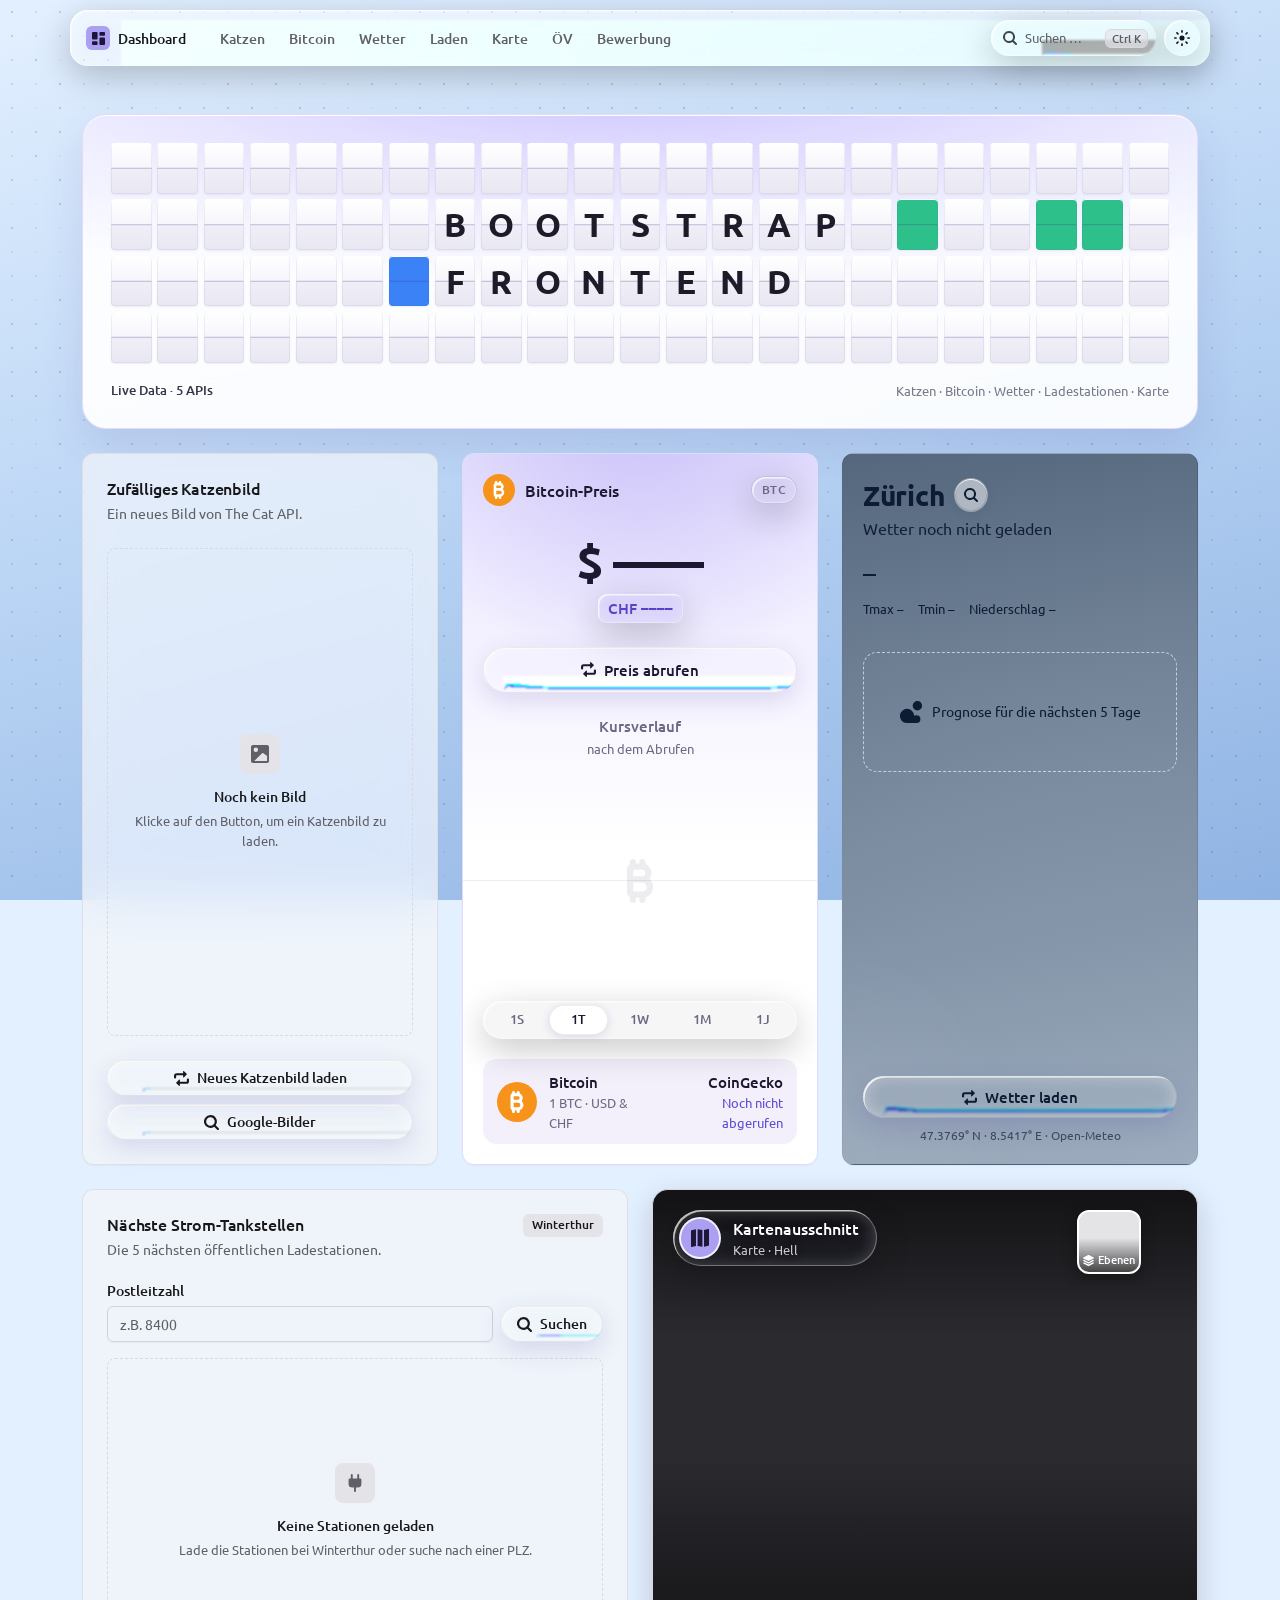
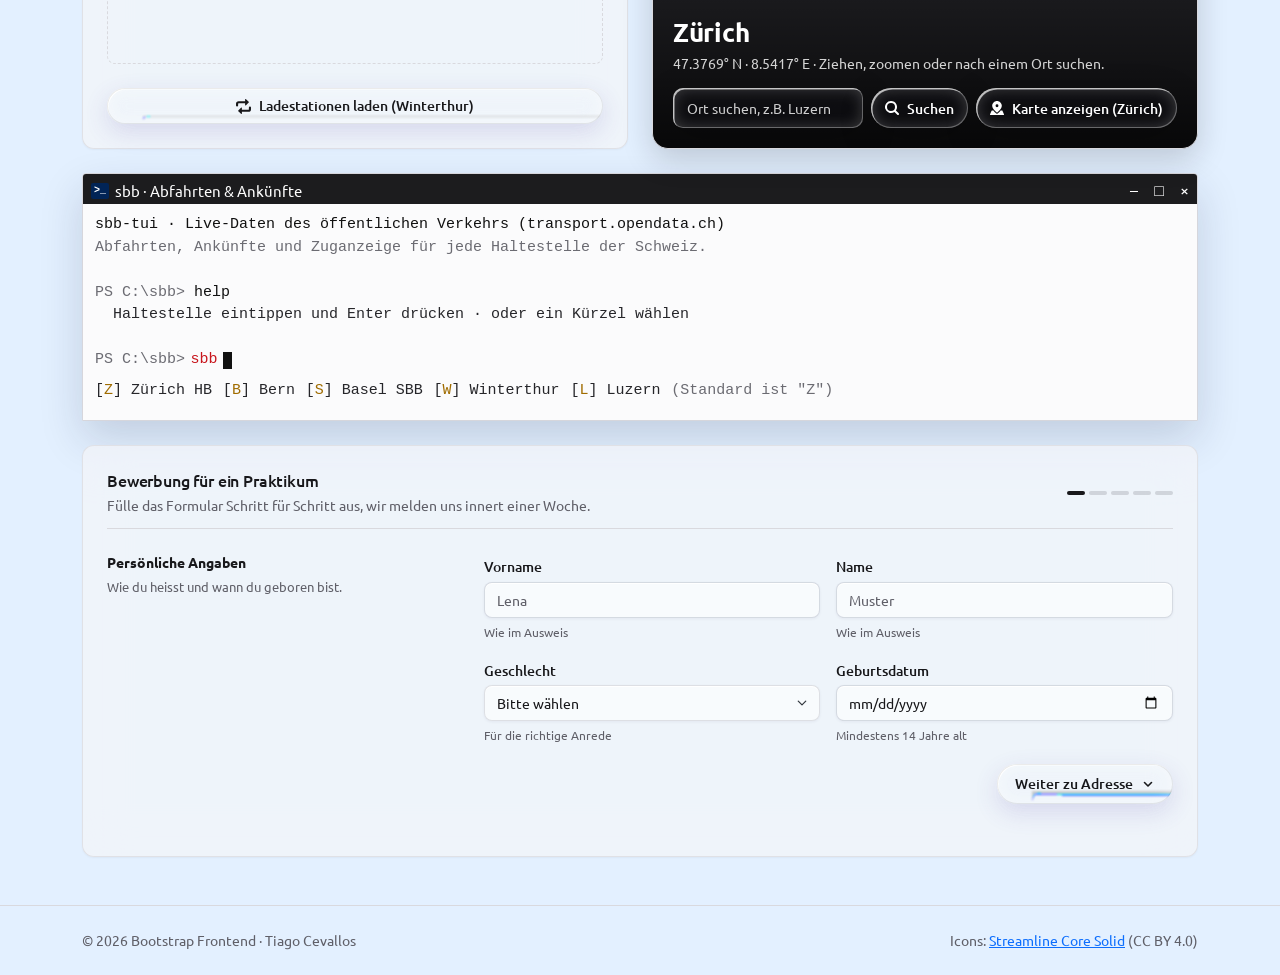
==== commit 950d4c89: "replaced the step badge in the application form with five thin progress segments at the top right" ====
--- a/index.html
+++ b/index.html
@@ -27,7 +27,7 @@
   />
   <link rel="stylesheet" href="https://cdn.jsdelivr.net/npm/leaflet@1.9.4/dist/leaflet.css" />
 
-  <link rel="stylesheet" href="styles.css?v=2026-11-26l" />
+  <link rel="stylesheet" href="styles.css?v=2026-11-26n" />
 </head>
 <body>
   <!-- Icons: Streamline Core Solid (CC BY 4.0, streamlinehq.com) als SVG-Sprite -->
@@ -556,7 +556,7 @@
               <h2 id="apply-title" class="ui-card-title">Bewerbung für ein Praktikum</h2>
               <p class="ui-card-description">Fülle das Formular Schritt für Schritt aus, wir melden uns innert einer Woche.</p>
             </div>
-            <span id="apply-progress" class="ui-badge ui-badge-secondary" aria-live="polite">Schritt 1 von 5</span>
+            <div id="apply-progress" class="apply-progress" role="progressbar" aria-label="Fortschritt" aria-valuemin="1" aria-valuemax="5" aria-valuenow="1" aria-valuetext="Schritt 1 von 5"><i class="is-on"></i><i></i><i></i><i></i><i></i></div>
           </div>
           <div class="ui-card-content">
             <form id="apply-form" class="apply-form needs-validation" action="#" method="post" enctype="multipart/form-data" novalidate>
@@ -865,6 +865,6 @@
   <script src="https://cdnjs.cloudflare.com/ajax/libs/gsap/3.12.5/gsap.min.js"></script>
   <script src="https://cdnjs.cloudflare.com/ajax/libs/gsap/3.12.5/ScrollTrigger.min.js"></script>
 
-  <script src="app.js?v=2026-11-26l"></script>
+  <script src="app.js?v=2026-11-26n"></script>
 </body>
 </html>
--- a/styles.css
+++ b/styles.css
@@ -3746,3 +3746,13 @@
 .apply .was-validated .form-control:valid:focus, .apply .was-validated .form-select:valid:focus, .apply .form-control.is-valid:focus {
   border-color: var(--ring); box-shadow: inset 0 1px 0 rgba(255,255,255,.1), 0 0 0 3px color-mix(in srgb, var(--ring) 32%, transparent);
 }
+
+/* Fortschritt im Kartenkopf: fünf feine Segmente statt Text-Badge */
+#card-apply .apply-progress { display: flex; gap: 4px; align-self: center; flex: none; }   /* gewinnt gegen .ui-card-header > div { flex: 1 } */
+.apply-progress i {
+  display: block; width: 18px; height: 4px; border-radius: 99px;
+  background: color-mix(in srgb, var(--foreground) 14%, transparent);
+  transition: background-color 300ms var(--ease-out), width 300ms var(--ease-out);
+}
+.apply-progress i.is-on { background: var(--foreground); }
+@media (prefers-reduced-motion: reduce) { .apply-progress i { transition: none; } }
